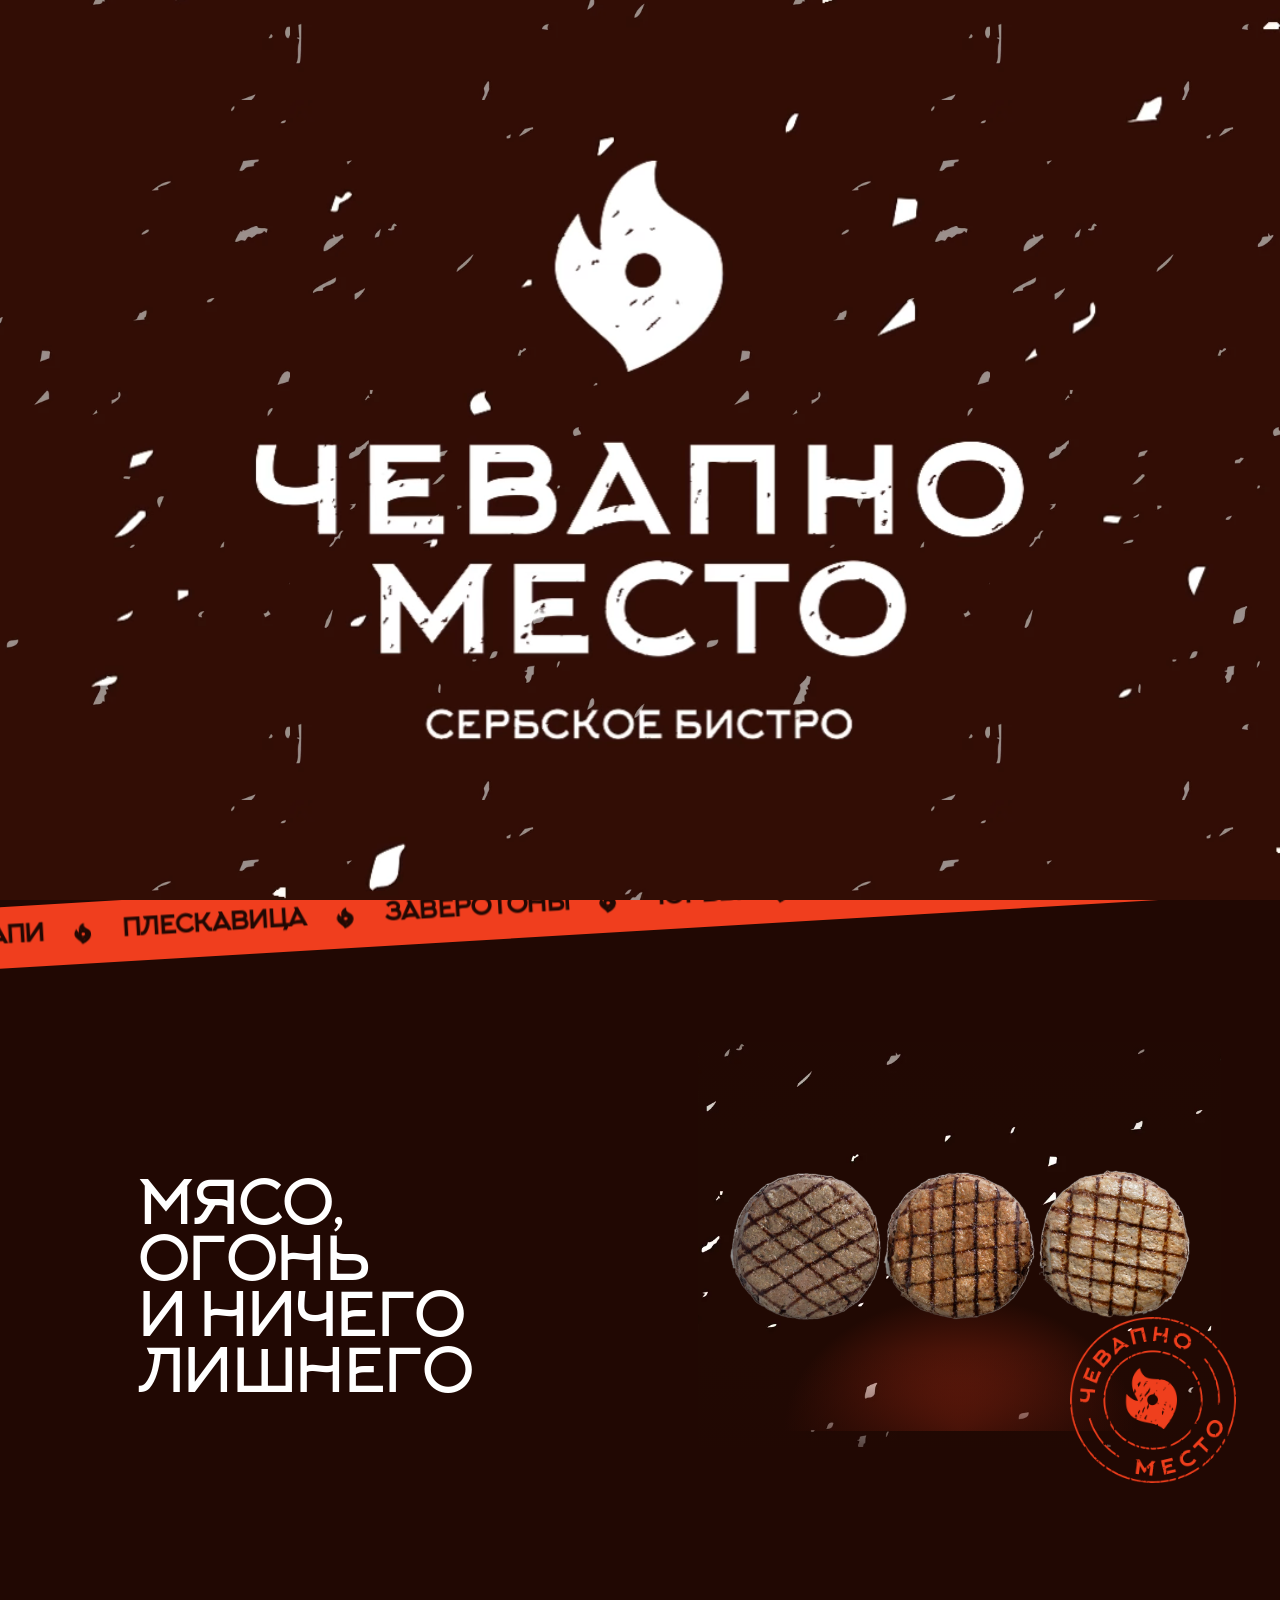
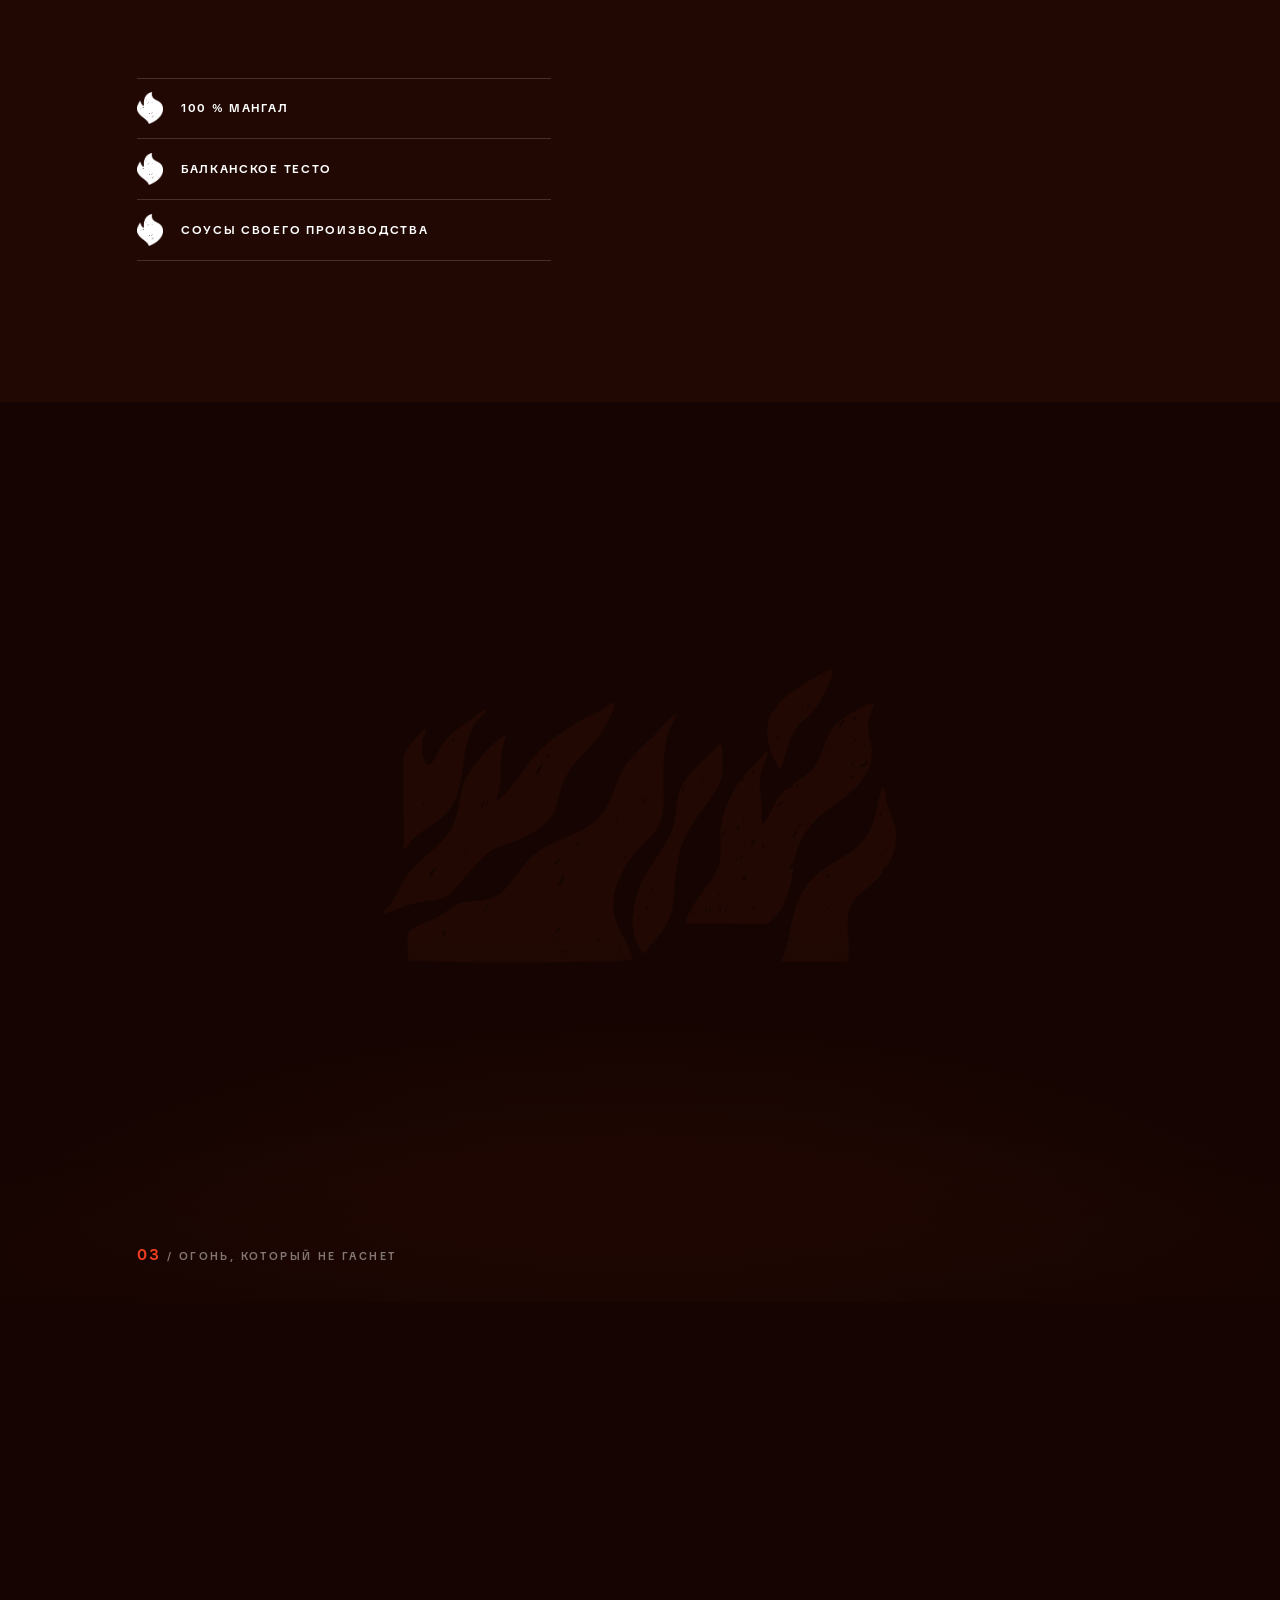
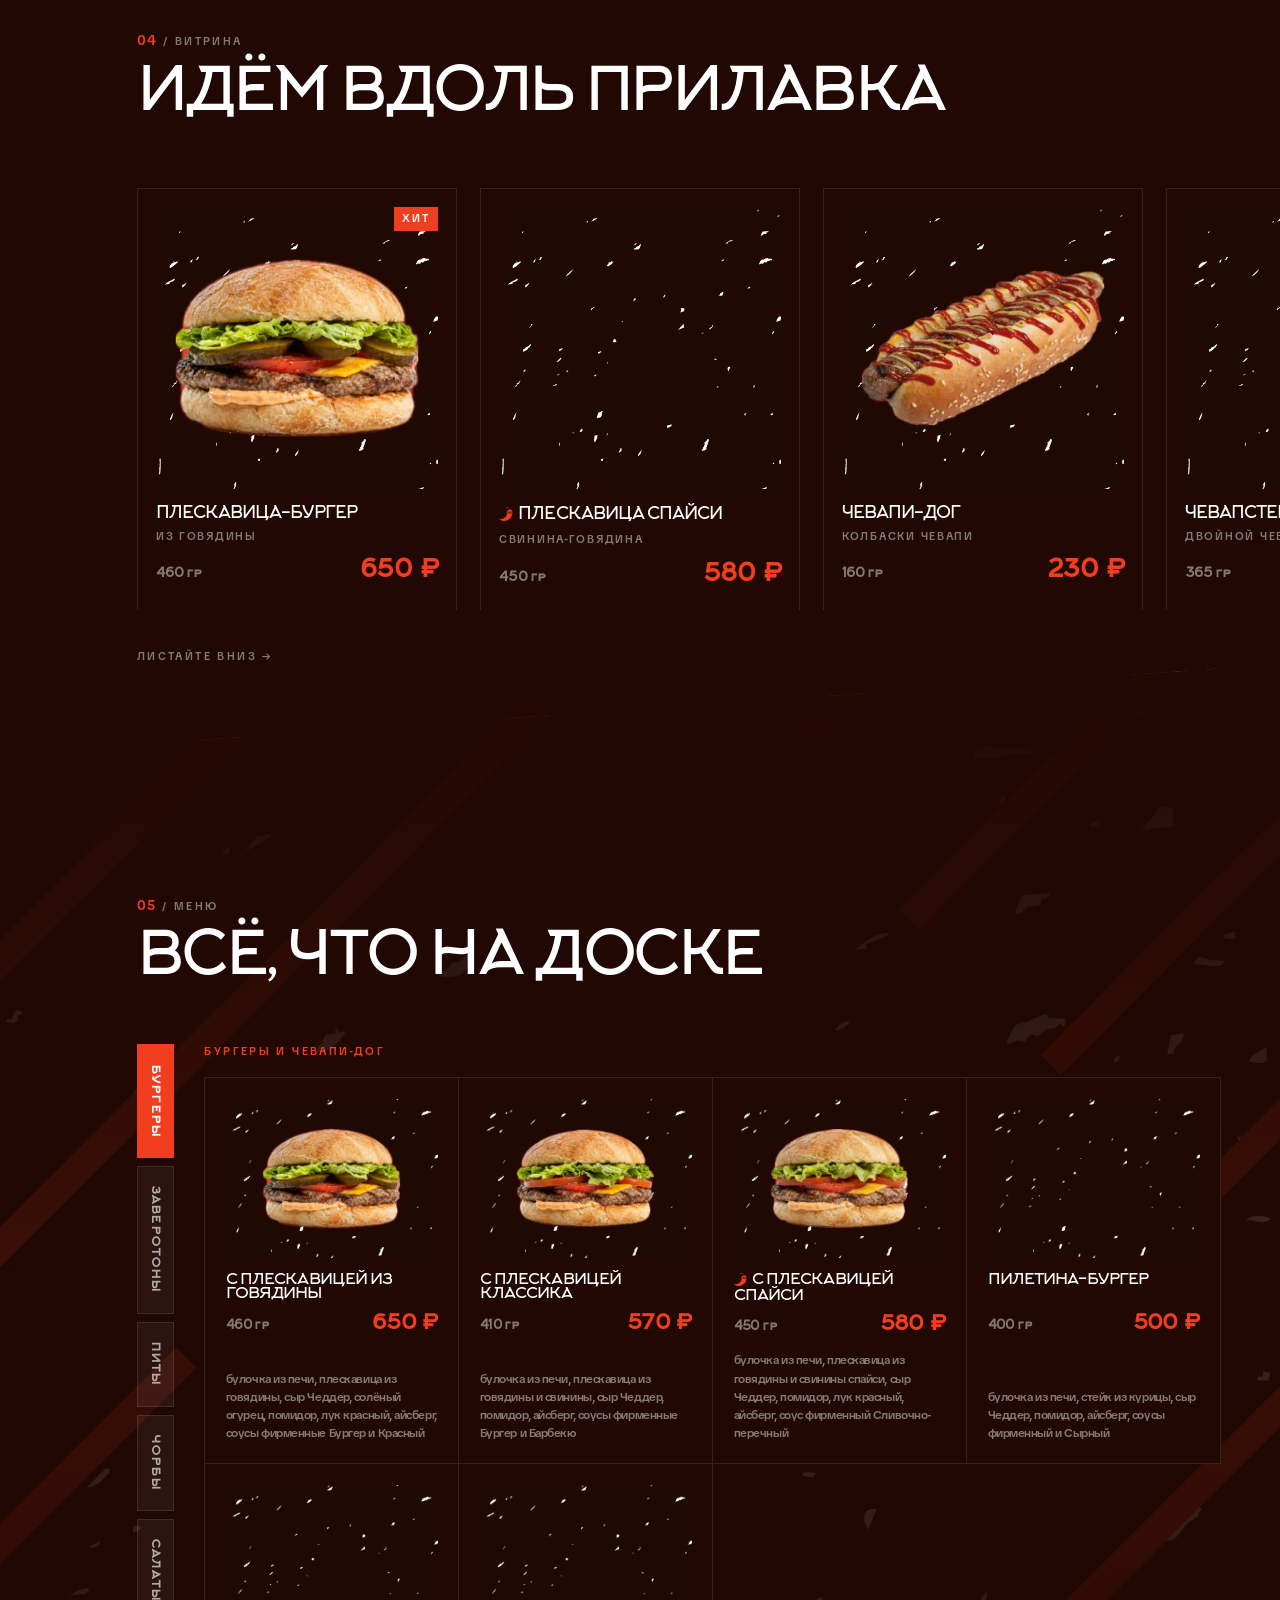
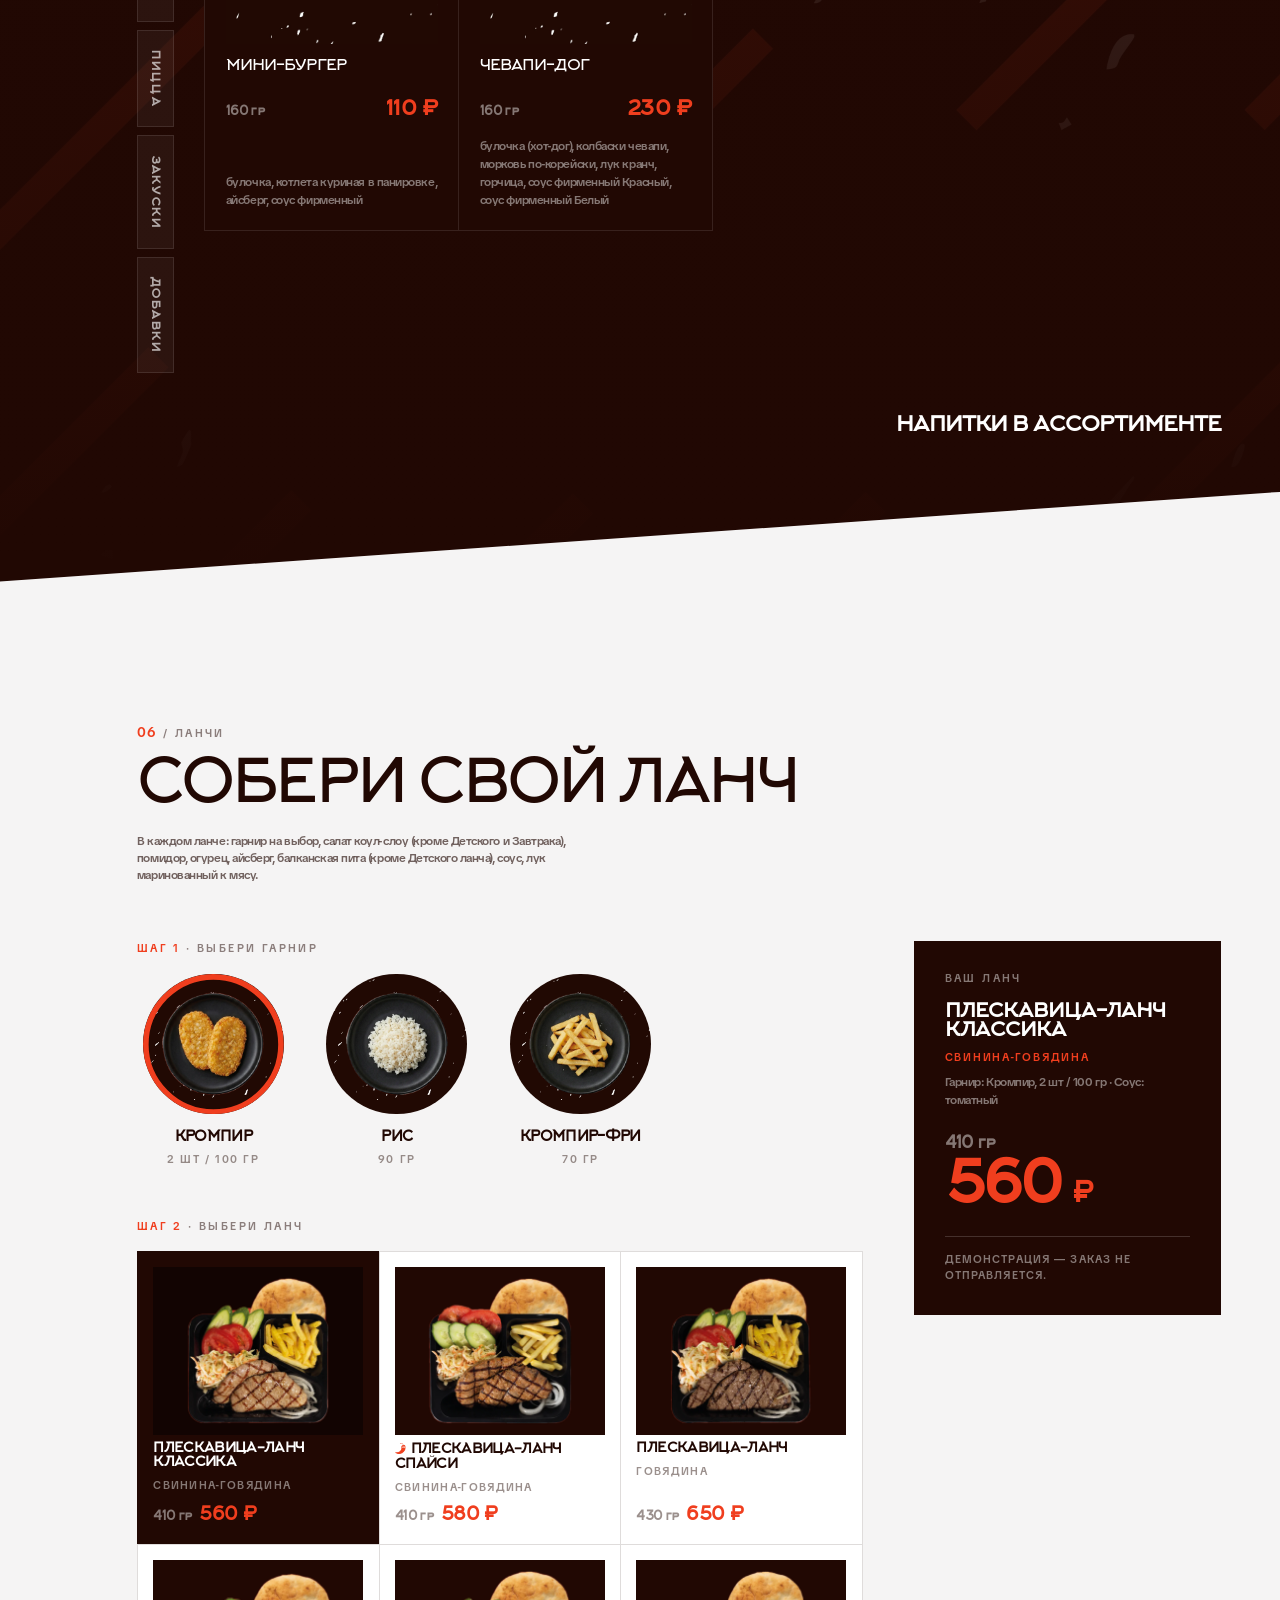
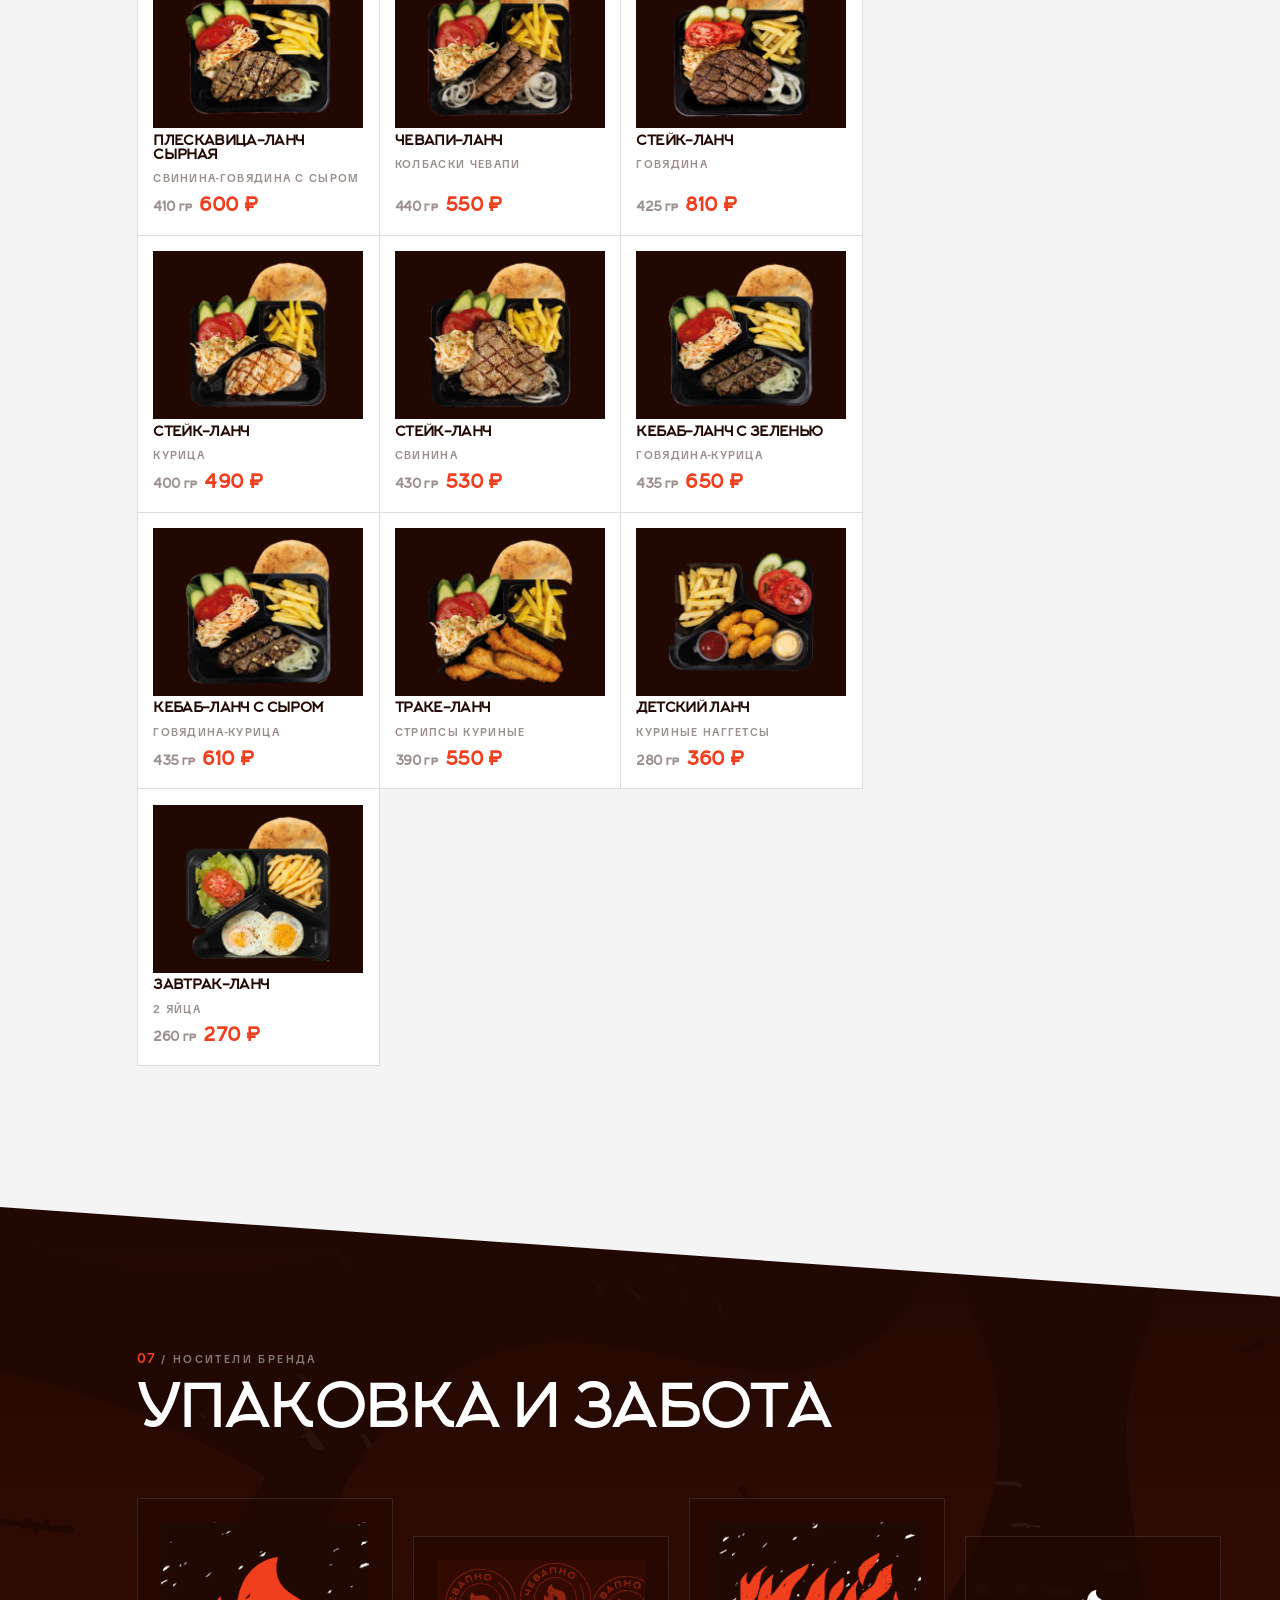
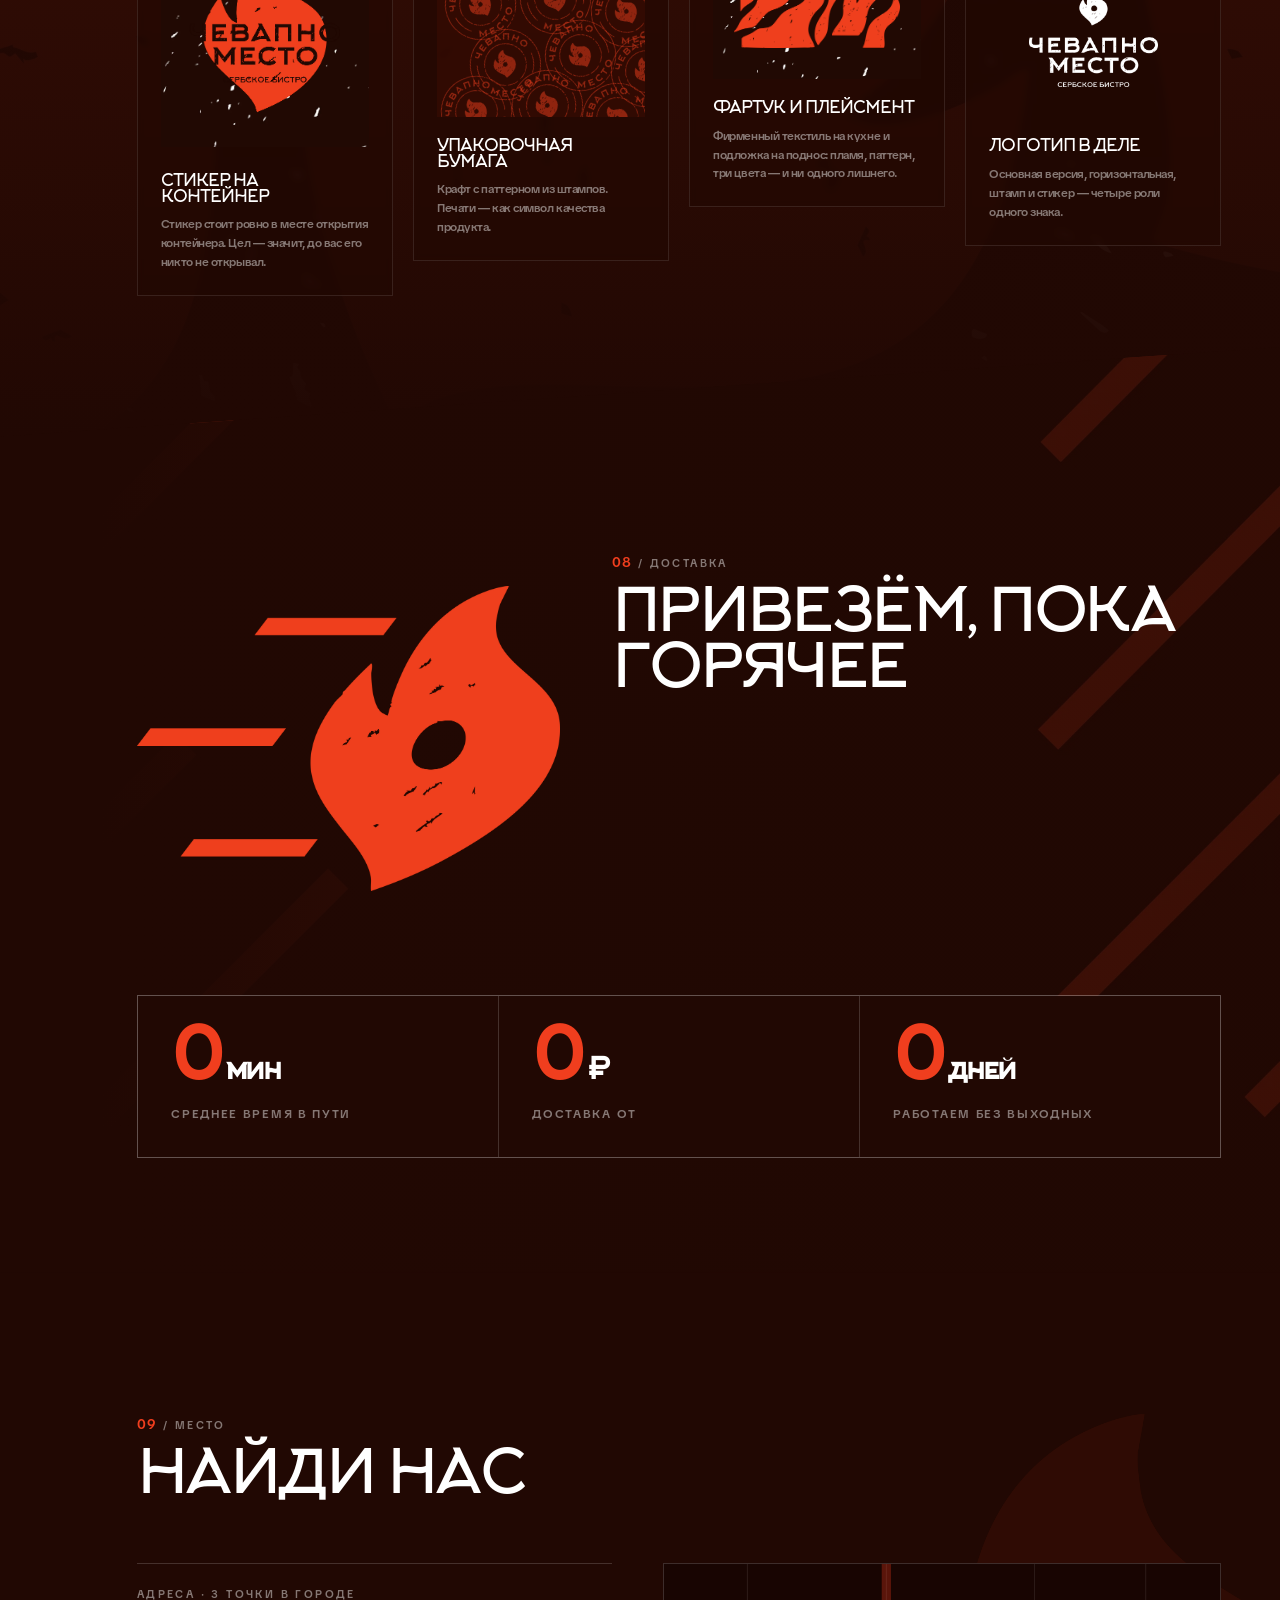
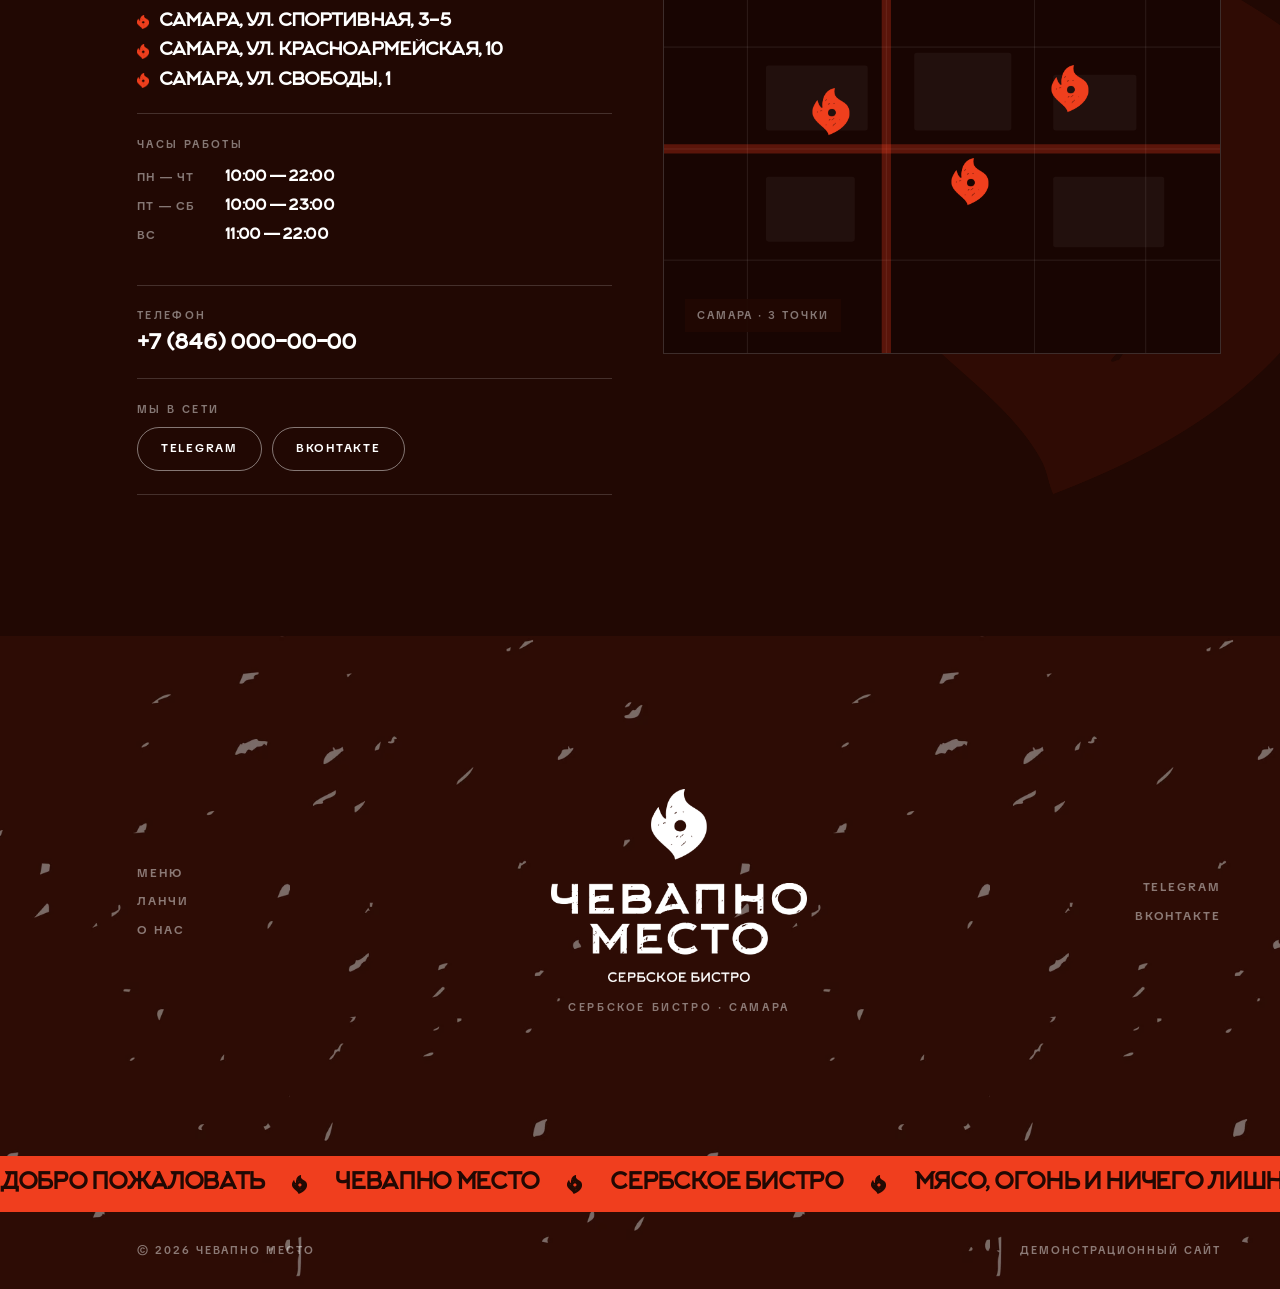
==== index.html @ 319e31e4 "Обновить меню по бордам 07-10 Цены, граммовки, составы и фото блюд взяты с новых бордов. Добавлен Пи" ====
<!doctype html>
<html lang="ru">
<head>
<meta charset="utf-8">
<meta name="viewport" content="width=device-width, initial-scale=1, viewport-fit=cover">
<title>Чевапно Место — сербское бистро на живом огне</title>
<meta name="description" content="Сербское бистро «Чевапно Место»: чевапи, плескавица, заверотоны, питы и чорбы. Готовим на мангале — как готовят на Балканах.">
<meta name="theme-color" content="#210803">
<link rel="icon" href="assets/img/el-loc-red.png" type="image/png">
<link rel="preload" href="assets/fonts/arkhip.woff2" as="font" type="font/woff2" crossorigin>
<link rel="preload" href="assets/fonts/tiktoksans-semibold.woff2" as="font" type="font/woff2" crossorigin>
<link rel="stylesheet" href="css/style.css">
</head>
<body class="is-loading">

<!-- ═══════════════ ПРЕЛОАДЕР · «Розжиг» ═══════════════ -->
<div class="preloader" id="preloader" aria-hidden="true">
  <div class="preloader__media">
    <video class="preloader__video" id="preloaderVideo" muted playsinline preload="auto"
           poster="assets/video/intro-poster.jpg">
      <source src="assets/video/intro.webm" type="video/webm">
      <source src="assets/video/intro.mp4" type="video/mp4">
    </video>
  </div>
  <div class="preloader__fallback">
    <img src="assets/img/logo-main-white.webp" alt="" width="320" height="242">
  </div>
</div>

<!-- ═══════════════ СКВОЗНЫЕ ЭЛЕМЕНТЫ ═══════════════ -->

<!-- Рельс с номерами секций — приём из оглавления брендбука -->
<nav class="rail" id="rail" aria-label="Разделы страницы">
  <span class="rail__label" id="railLabel">Огонь</span>
  <ul class="rail__list" id="railList"></ul>
</nav>

<!-- Индикатор прокрутки: знак пламени заливается красным снизу вверх -->
<div class="fireprogress" id="fireProgress" aria-hidden="true">
  <img class="fireprogress__base" src="assets/img/el-loc-white.webp" alt="" width="60" height="76">
  <span class="fireprogress__fill" id="fireFill">
    <img src="assets/img/el-loc-red.webp" alt="" width="60" height="76">
  </span>
  <span class="fireprogress__num" id="fireNum">0</span>
</div>

<!-- ═══════════════ ШАПКА ═══════════════ -->
<header class="header" id="header">
  <a class="header__logo" href="#top" aria-label="Чевапно Место — на главную">
    <img src="assets/img/logo-h-white.webp" alt="Чевапно Место, сербское бистро" width="300" height="39">
  </a>
  <nav class="header__nav" aria-label="Основная навигация">
    <a href="#menu">Меню</a>
    <a href="#lunch">Ланчи</a>
    <a href="#about">О нас</a>
    <a href="#delivery">Доставка</a>
    <a href="#place">Контакты</a>
  </nav>
  <a class="btn btn--red header__cta" href="#delivery" data-magnetic>Заказать</a>
  <button class="header__burger" id="burger" aria-label="Меню" aria-expanded="false">
    <span></span><span></span>
  </button>
</header>

<div class="mobilenav" id="mobilenav" aria-hidden="true">
  <a href="#menu">Меню</a>
  <a href="#lunch">Ланчи</a>
  <a href="#about">О нас</a>
  <a href="#delivery">Доставка</a>
  <a href="#place">Контакты</a>
</div>

<main id="top">

<!-- ═══════════════ 01 · ПЕРВЫЙ ЭКРАН ═══════════════ -->
<section class="hero" id="hero" data-section="01" data-name="Огонь">
  <div class="hero__bg" data-parallax="0.28">
    <img src="assets/img/bg-3.webp" alt="" aria-hidden="true">
  </div>
  <div class="hero__grain" aria-hidden="true"></div>

  <div class="hero__inner">
    <div class="hero__text">
      <p class="eyebrow reveal-up">Сербское бистро · <span data-city></span></p>
      <h1 class="hero__title">
        <span class="line"><span>Сербское</span></span>
        <span class="line"><span>бистро</span></span>
        <span class="line"><span>на живом</span></span>
        <span class="line"><span><em>огне</em></span></span>
      </h1>
      <p class="hero__lead reveal-up">Чевапи, плескавица, питы и чорбы.<br>Готовим на мангале — как готовят на Балканах.</p>
      <div class="hero__actions reveal-up">
        <a class="btn btn--red" href="#menu" data-magnetic>Смотреть меню</a>
        <a class="btn btn--ghost" href="#place" data-magnetic>
          <img class="btn__icon" src="assets/img/el-loc-white.webp" alt="" width="18" height="23">
          Как нас найти
        </a>
      </div>
    </div>

    <figure class="hero__photo" data-parallax="-0.6">
      <img src="assets/img/photo-plesk-macro.webp" alt="Плескавица крупным планом со следами решётки гриля" width="1247" height="1870">
    </figure>
  </div>

  <div class="hero__foot">
    <span class="hero__mark"><b>01</b> / Огонь</span>
    <a class="hero__scroll" href="#about" aria-label="Листать дальше">
      <span class="hero__scrollline"></span>
    </a>
  </div>
</section>

<!-- ═══════════════ ПОЛОСА ОГНЯ ═══════════════ -->
<div class="marquee-clip" aria-hidden="true">
  <div class="marquee marquee--tilt">
    <div class="marquee__track" id="marqueeTop"></div>
  </div>
</div>

<!-- ═══════════════ 02 · ЧТО ТАКОЕ ЧЕВАПИ ═══════════════ -->
<section class="about" id="about" data-section="02" data-name="Продукт">
  <div class="about__inner">
    <div class="about__text">
      <p class="eyebrow reveal-up"><b>02</b> / Продукт</p>
      <h2 class="h-sec reveal-mask">Мясо, огонь<br>и ничего лишнего</h2>
      <div class="about__body">
        <p class="reveal-up">Чевапи — маленькие колбаски из рубленого мяса, которые на Балканах жарят на открытых углях и подают в тёплой пите с луком и айваром. Плескавица — их старшая сестра: та же смесь, но раскатанная в широкую котлету, с решёткой от мангала во всю ширину.</p>
        <p class="reveal-up">Мы не изобретаем сербскую кухню заново. Мы держим мангал горячим, месим балканское тесто каждый день и делаем соусы у себя. Всё остальное — лишнее.</p>
      </div>

      <ul class="facts">
        <li class="fact">
          <img src="assets/img/el-grill-white.webp" alt="" width="40" height="50">
          <span>100 % мангал</span>
        </li>
        <li class="fact">
          <img src="assets/img/el-grill-white.webp" alt="" width="40" height="50">
          <span>Балканское тесто</span>
        </li>
        <li class="fact">
          <img src="assets/img/el-grill-white.webp" alt="" width="40" height="50">
          <span>Соусы своего производства</span>
        </li>
      </ul>
    </div>

    <div class="about__media">
      <!-- Фото сняты на белом — по правилу гайда кладём их на тёмную
           фирменную подложку с зерном, а не на белый фон -->
      <figure class="about__photo">
        <span class="about__glow" aria-hidden="true"></span>
        <img data-parallax="-0.45" src="assets/img/cut-plesk-three.webp"
             alt="Три плескавицы со следами решётки гриля" width="1788" height="584">
      </figure>
      <img class="about__stamp" id="aboutStamp" src="assets/img/stamp-red.webp" alt="Печать «Чевапно Место»" width="220" height="220">
    </div>
  </div>
</section>

<!-- ═══════════════ 03 · ОГОНЬ · ВКУС · МЕСТО (живые угли) ═══════════════ -->
<section class="ember" id="fire" data-section="03" data-name="Огонь не гаснет">
  <div class="ember__track" id="emberTrack">
    <div class="ember__stage">
      <!-- Живые угли: искры поднимаются на канвасе, непрерывно -->
      <canvas class="ember__canvas" id="emberCanvas" aria-hidden="true"></canvas>
      <img class="ember__flame" src="assets/img/el-fire-red.webp" alt="" aria-hidden="true">
      <div class="ember__coals" aria-hidden="true"></div>
      <div class="ember__veil" aria-hidden="true"></div>
      <div class="ember__words">
        <h2 class="ember__word is-on" data-word="0">Огонь</h2>
        <h2 class="ember__word" data-word="1">Вкус</h2>
        <h2 class="ember__word" data-word="2">Место</h2>
      </div>
      <p class="ember__cap"><b>03</b> / Огонь, который не гаснет</p>
    </div>
  </div>
</section>

<!-- ═══════════════ 04 · ВИТРИНА ═══════════════ -->
<section class="showcase" id="showcase" data-section="04" data-name="Витрина">
  <div class="showcase__head">
    <p class="eyebrow"><b>04</b> / Витрина</p>
    <h2 class="h-sec reveal-mask">Идём вдоль прилавка</h2>
  </div>
  <div class="showcase__viewport" id="showcaseViewport">
    <div class="showcase__track" id="showcaseTrack"></div>
  </div>
  <p class="showcase__hint" aria-hidden="true">листайте вниз →</p>
</section>

<!-- ═══════════════ 05 · МЕНЮ ═══════════════ -->
<section class="menu" id="menu" data-section="05" data-name="Меню">
  <div class="menu__bg" aria-hidden="true"><img src="assets/img/bg-2.webp" alt=""></div>
  <div class="menu__head">
    <p class="eyebrow"><b>05</b> / Меню</p>
    <h2 class="h-sec reveal-mask">Всё, что на доске</h2>
  </div>
  <div class="menu__body">
    <div class="menu__tabs" id="menuTabs" role="tablist" aria-label="Категории меню"></div>
    <div class="menu__panels" id="menuPanels"></div>
  </div>
  <p class="menu__foot" id="menuFoot"></p>
</section>

<!-- ═══════════════ 06 · ЛАНЧИ ═══════════════ -->
<section class="lunch" id="lunch" data-section="06" data-name="Ланчи">
  <div class="lunch__head">
    <p class="eyebrow"><b>06</b> / Ланчи</p>
    <h2 class="h-sec reveal-mask">Собери свой ланч</h2>
    <p class="lunch__note" id="lunchNote"></p>
  </div>

  <div class="lunch__grid">
    <div class="lunch__steps">
      <div class="step">
        <p class="step__label"><b>Шаг 1</b> · Выбери гарнир</p>
        <div class="sides" id="lunchSides" role="radiogroup" aria-label="Гарнир"></div>
      </div>
      <div class="step">
        <p class="step__label"><b>Шаг 2</b> · Выбери ланч</p>
        <div class="mains" id="lunchMains" role="radiogroup" aria-label="Ланч"></div>
      </div>
    </div>

    <aside class="lunch__total" aria-live="polite">
      <div class="total">
        <p class="total__cap">Ваш ланч</p>
        <p class="total__name" id="totalName">—</p>
        <p class="total__namesub" id="totalNameSub"></p>
        <p class="total__side" id="totalSide">гарнир не выбран</p>
        <p class="total__weight"><span id="totalWeight">0</span> гр</p>
        <p class="total__price"><span id="totalPrice">0</span> <i>₽</i></p>
        <p class="total__hint">Демонстрация — заказ не отправляется.</p>
      </div>
    </aside>
  </div>
</section>

<!-- ═══════════════ 07 · УПАКОВКА И ЗАБОТА ═══════════════ -->
<section class="care" id="care" data-section="07" data-name="Упаковка">
  <div class="care__bg" aria-hidden="true"><img src="assets/img/bg-9.webp" alt=""></div>
  <div class="care__head">
    <p class="eyebrow"><b>07</b> / Носители бренда</p>
    <h2 class="h-sec reveal-mask">Упаковка и забота</h2>
  </div>

  <div class="care__grid">
    <article class="care__card care__card--seal" id="sealCard">
      <div class="seal" id="seal">
        <p class="seal__under" aria-hidden="true">Контроль качества</p>
        <div class="seal__half seal__half--top">
          <img src="assets/img/sticker-red.webp" alt="Стикер-пломба «Чевапно Место»" width="380" height="394">
        </div>
        <div class="seal__half seal__half--bottom" aria-hidden="true">
          <img src="assets/img/sticker-red.webp" alt="" width="380" height="394">
        </div>
      </div>
      <h3 class="care__title">Стикер на контейнер</h3>
      <p class="care__text">Стикер стоит ровно в месте открытия контейнера. Цел — значит, до вас его никто не открывал.</p>
    </article>

    <article class="care__card care__card--paper">
      <div class="paper" id="paperStamps" aria-hidden="true"></div>
      <h3 class="care__title">Упаковочная бумага</h3>
      <p class="care__text">Крафт с паттерном из штампов. Печати — как символ качества продукта.</p>
    </article>

    <article class="care__card care__card--apron">
      <div class="apron" aria-hidden="true">
        <img src="assets/img/el-fire-red.webp" alt="" width="520" height="298">
      </div>
      <h3 class="care__title">Фартук и плейсмент</h3>
      <p class="care__text">Фирменный текстиль на кухне и подложка на поднос: пламя, паттерн, три цвета — и ни одного лишнего.</p>
    </article>

    <article class="care__card care__card--logos">
      <div class="logos" id="logoCarousel" aria-hidden="true">
        <img src="assets/img/logo-main-white.webp" alt="" class="is-on">
        <img src="assets/img/logo-h-white.webp" alt="">
        <img src="assets/img/stamp-white.webp" alt="">
        <img src="assets/img/sticker-white.webp" alt="">
      </div>
      <h3 class="care__title">Логотип в деле</h3>
      <p class="care__text">Основная версия, горизонтальная, штамп и стикер — четыре роли одного знака.</p>
    </article>
  </div>
</section>

<!-- ═══════════════ 08 · ДОСТАВКА ═══════════════ -->
<section class="delivery" id="delivery" data-section="08" data-name="Доставка">
  <div class="delivery__bg" aria-hidden="true"><img src="assets/img/bg-5.webp" alt=""></div>
  <div class="delivery__inner">
    <div class="delivery__art">
      <img id="deliveryArt" src="assets/img/el-delivery-red.webp" alt="" width="620" height="447">
    </div>
    <div class="delivery__text">
      <p class="eyebrow"><b>08</b> / Доставка</p>
      <h2 class="h-sec reveal-mask">Привезём, пока горячее</h2>
      <p class="delivery__lead reveal-up">Пита не любит ждать. Собираем заказ сразу после того, как мясо сняли с углей, и закрываем контейнер фирменной пломбой.</p>
      <div class="delivery__links reveal-up" id="deliveryLinks"></div>
    </div>
  </div>
  <ul class="stats" id="deliveryStats"></ul>
</section>

<!-- ═══════════════ 09 · МЕСТО ═══════════════ -->
<section class="place" id="place" data-section="09" data-name="Место">
  <img class="place__pin" src="assets/img/el-loc-red.webp" alt="" width="800" height="1012" aria-hidden="true">
  <div class="place__head">
    <p class="eyebrow"><b>09</b> / Место</p>
    <h2 class="h-sec reveal-mask">Найди нас</h2>
  </div>
  <div class="place__grid">
    <div class="place__info" id="placeInfo"></div>
    <div class="place__map" id="placeMap">
      <div class="map" aria-label="Схематичная карта расположения бистро" role="img">
        <svg class="map__grid" viewBox="0 0 600 420" preserveAspectRatio="xMidYMid slice" aria-hidden="true">
          <g stroke="rgba(255,255,255,.10)" stroke-width="1">
            <path d="M-40 90 H640 M-40 200 H640 M-40 320 H640"/>
            <path d="M90 -40 V460 M240 -40 V460 M400 -40 V460 M520 -40 V460"/>
          </g>
          <g stroke="rgba(240,62,30,.30)" stroke-width="10" stroke-linecap="round">
            <path d="M-40 200 H640"/>
            <path d="M240 -40 V460"/>
          </g>
          <g fill="rgba(255,255,255,.045)">
            <rect x="110" y="110" width="110" height="70" rx="3"/>
            <rect x="270" y="96" width="105" height="84" rx="3"/>
            <rect x="420" y="120" width="90" height="60" rx="3"/>
            <rect x="110" y="230" width="96" height="70" rx="3"/>
            <rect x="420" y="230" width="120" height="76" rx="3"/>
          </g>
        </svg>
        <!-- Три точки на карте — по числу адресов -->
        <div class="map__pin map__pin--a">
          <span class="map__pulse"></span>
          <img src="assets/img/el-loc-red.webp" alt="" width="46" height="58">
        </div>
        <div class="map__pin map__pin--b">
          <span class="map__pulse"></span>
          <img src="assets/img/el-loc-red.webp" alt="" width="46" height="58">
        </div>
        <div class="map__pin map__pin--c">
          <span class="map__pulse"></span>
          <img src="assets/img/el-loc-red.webp" alt="" width="46" height="58">
        </div>
        <p class="map__cap" id="mapCap"></p>
      </div>
    </div>
  </div>
</section>

</main>

<!-- ═══════════════ ФУТЕР ═══════════════ -->
<footer class="footer">
  <div class="footer__grain" aria-hidden="true"></div>
  <div class="footer__top">
    <nav class="footer__nav" aria-label="Разделы">
      <a href="#menu">Меню</a>
      <a href="#lunch">Ланчи</a>
      <a href="#about">О нас</a>
    </nav>
    <div class="footer__logo">
      <img src="assets/img/logo-main-white.webp" alt="Чевапно Место — сербское бистро" width="360" height="272">
      <p class="footer__sub">Сербское бистро · <span data-city></span></p>
    </div>
    <nav class="footer__nav footer__nav--right" id="footerSocials" aria-label="Соцсети"></nav>
  </div>
  <div class="marquee marquee--flat marquee--rev" aria-hidden="true">
    <div class="marquee__track" id="marqueeBottom"></div>
  </div>
  <div class="footer__bottom">
    <span>© 2026 Чевапно Место</span>
    <span class="footer__demo">Демонстрационный сайт</span>
  </div>
</footer>

<script src="js/vendor/gsap.min.js"></script>
<script src="js/vendor/ScrollTrigger.min.js"></script>
<script src="js/vendor/SplitText.min.js"></script>
<script src="js/content.js"></script>
<script src="js/main.js"></script>
</body>
</html>
---- css/style.css ----
/* ═══════════════════════════════════════════════════════════════
   ЧЕВАПНО МЕСТО · сербское бистро
   Три цвета, два шрифта, ни одного лишнего элемента.
   ═══════════════════════════════════════════════════════════════ */

/* ── ШРИФТЫ ─────────────────────────────────────────────────── */
@font-face {
  font-family: 'Arkhip';
  src: url('../assets/fonts/arkhip.woff2') format('woff2');
  font-weight: 400;
  font-display: swap;
}
@font-face {
  font-family: 'TikTok Sans';
  src: url('../assets/fonts/tiktoksans-semibold.woff2') format('woff2');
  font-weight: 600;
  font-display: swap;
}

/* ── ТОКЕНЫ ─────────────────────────────────────────────────── */
:root {
  --red: #F03E1E;
  --dark: #210803;
  --white: #FFFFFF;

  --w-05: rgba(255,255,255,.05);
  --w-10: rgba(255,255,255,.10);
  --w-16: rgba(255,255,255,.16);
  --w-45: rgba(255,255,255,.45);
  --w-64: rgba(255,255,255,.64);
  --r-12: rgba(240,62,30,.12);
  --r-30: rgba(240,62,30,.30);
  --d-70: rgba(33,8,3,.70);
  --d-92: rgba(33,8,3,.92);

  /* Правило гайда: заголовки одного кегля на всех макетах.
     Разный размер разрешён только цифрам. */
  --fs-h: clamp(2.15rem, 4.6vw, 4.5rem);
  --fs-lead: clamp(1rem, 1.32vw, 1.28rem);
  --fs-body: clamp(.94rem, 1.05vw, 1.05rem);
  --fs-small: clamp(.76rem, .82vw, .84rem);
  --fs-eyebrow: clamp(.68rem, .74vw, .78rem);

  --rail: 78px;
  --pad: clamp(20px, 4.6vw, 76px);
  --maxw: 1560px;
  --cut: 7vw;          /* диагональный рез секций */
  --ease: cubic-bezier(.16, 1, .3, 1);
}

/* ── СБРОС ──────────────────────────────────────────────────── */
*, *::before, *::after { box-sizing: border-box; }
html { -webkit-text-size-adjust: 100%; scroll-behavior: smooth; }
body {
  margin: 0;
  background: var(--dark);
  color: var(--white);
  font-family: 'TikTok Sans', system-ui, sans-serif;
  font-weight: 600;
  font-size: var(--fs-body);
  line-height: 1.42;
  letter-spacing: -.03em;
  overflow-x: hidden;
  -webkit-font-smoothing: antialiased;
}
body.is-loading { overflow: hidden; height: 100vh; }
body.nav-open { overflow: hidden; }
img, svg, video, canvas { display: block; max-width: 100%; }
img { height: auto; }
a { color: inherit; text-decoration: none; }
button { font: inherit; color: inherit; background: none; border: 0; cursor: pointer; }
ul { margin: 0; padding: 0; list-style: none; }
p { margin: 0; }
::selection { background: var(--red); color: var(--white); }

/* Все заголовки — Arkhip, кернинг −6 %, интерлиньяж 0.95 (правило гайда) */
h1, h2, h3, .arkhip {
  font-family: 'Arkhip', 'TikTok Sans', sans-serif;
  font-weight: 400;
  letter-spacing: -.06em;
  line-height: .95;
  margin: 0;
  text-transform: uppercase;
}
.h-sec { font-size: var(--fs-h); }

:focus-visible { outline: 2px solid var(--red); outline-offset: 4px; }

/* ── ОБЩИЕ ЭЛЕМЕНТЫ ─────────────────────────────────────────── */
.eyebrow {
  font-size: var(--fs-eyebrow);
  letter-spacing: .22em;
  text-transform: uppercase;
  color: var(--w-45);
  margin-bottom: 1.6em;
}
.eyebrow b { color: var(--red); font-weight: 600; font-size: 1.3em; letter-spacing: .1em; }

.btn {
  display: inline-flex;
  align-items: center;
  gap: .6em;
  padding: 1.02em 1.9em;
  font-size: var(--fs-small);
  letter-spacing: .14em;
  text-transform: uppercase;
  border-radius: 999px;
  border: 1px solid transparent;
  transition: background .35s var(--ease), color .35s var(--ease), border-color .35s var(--ease);
  will-change: transform;
}
.btn--red { background: var(--red); color: var(--white); }
.btn--red:hover { background: var(--white); color: var(--dark); }
.btn--ghost { border-color: var(--w-45); color: var(--white); }
.btn--ghost:hover { border-color: var(--white); background: var(--white); color: var(--dark); }
.btn--ghost:hover .btn__icon { filter: brightness(0) saturate(100%) invert(9%) sepia(63%) saturate(2400%) hue-rotate(345deg); }
.btn__icon { width: .95em; height: auto; transition: filter .35s var(--ease); }

.grain {
  background-image: url('../assets/img/grain-dark.webp');
  background-size: 620px;
  opacity: .5;
  mix-blend-mode: screen;
}

/* Reveal-состояния до инициализации GSAP */
.js .reveal-up { opacity: 0; }
.js .reveal-mask .rline { overflow: hidden; display: block; }

/* ═══════════════ ПРЕЛОАДЕР ═══════════════ */
.preloader {
  position: fixed;
  inset: 0;
  z-index: 200;
  background: var(--dark);
  display: grid;
  place-items: center;
  overflow: hidden;
}
.preloader::after {
  content: '';
  position: absolute;
  inset: 0;
  background: url('../assets/img/grain-dark.webp') center / 700px;
  opacity: .55;
  mix-blend-mode: screen;
  pointer-events: none;
}
.preloader__media { position: absolute; inset: 0; overflow: hidden; }
.preloader__video { width: 100%; height: 100%; object-fit: cover; will-change: transform, opacity; }
.preloader__fallback { position: absolute; opacity: 0; pointer-events: none; }
.preloader__fallback img { width: min(46vw, 320px); }
.preloader.no-video .preloader__media { display: none; }
.preloader.no-video .preloader__fallback { opacity: 1; }
.preloader.is-opening { pointer-events: none; }

/* ═══════════════ РЕЛЬС СЕКЦИЙ ═══════════════ */
.rail {
  position: fixed;
  left: 0;
  top: 50%;
  transform: translateY(-50%);
  z-index: 60;
  width: var(--rail);
  display: flex;
  align-items: center;
  gap: 14px;
  padding-left: 22px;
  opacity: 0;
  pointer-events: none;
}
.rail.is-on { opacity: 1; pointer-events: auto; }
.rail__list { display: flex; flex-direction: column; gap: 13px; }
.rail__list a {
  font-family: 'Arkhip', sans-serif;
  font-size: 11px;
  letter-spacing: 0;
  color: var(--w-45);
  transition: color .4s var(--ease), transform .4s var(--ease);
  display: block;
  transform-origin: left center;
}
.rail__list a:hover { color: var(--white); }
.rail__list li.is-active a { color: var(--red); transform: scale(1.45); }
/* На светлой секции сквозные элементы перекрашиваются в тёмное */
.rail.on-light .rail__list a { color: rgba(33,8,3,.45); }
.rail.on-light .rail__list a:hover { color: var(--dark); }
.rail.on-light .rail__list li.is-active a { color: var(--red); }
/* Повёрнутая подпись активной секции — как красные плашки на меню-борде */
.rail__label {
  position: absolute;
  left: 52px;
  top: 50%;
  transform: translateY(-50%);
  writing-mode: vertical-rl;
  font-family: 'Arkhip', sans-serif;
  font-size: 11px;
  letter-spacing: .16em;
  text-transform: uppercase;
  color: var(--white);
  background: var(--red);
  padding: 14px 5px;
  white-space: nowrap;
  transition: opacity .3s var(--ease);
}

/* ═══════════════ ИНДИКАТОР-ПЛАМЯ ═══════════════ */
.fireprogress {
  position: fixed;
  right: clamp(16px, 2.4vw, 34px);
  bottom: clamp(16px, 2.4vw, 34px);
  z-index: 60;
  width: 44px;
  opacity: 0;
  transition: opacity .5s var(--ease);
  pointer-events: none;
}
.fireprogress.is-on { opacity: 1; }
.fireprogress img { width: 100%; }
.fireprogress__base { opacity: .22; }
.fireprogress.on-light .fireprogress__base { opacity: .16; filter: invert(1) brightness(.2); }
.fireprogress.on-light .fireprogress__num { color: rgba(33,8,3,.5); }
.fireprogress__fill {
  position: absolute;
  inset: 0;
  display: block;
  clip-path: inset(100% 0 0 0);
  will-change: clip-path;
}
.fireprogress__num {
  position: absolute;
  top: 50%;
  right: calc(100% + 12px);
  transform: translateY(-50%);
  font-family: 'Arkhip', sans-serif;
  font-size: 12px;
  color: var(--w-45);
  font-variant-numeric: tabular-nums;
}

/* ═══════════════ ШАПКА ═══════════════ */
.header {
  position: fixed;
  top: 0;
  left: 0;
  right: 0;
  z-index: 90;
  display: flex;
  align-items: center;
  gap: clamp(16px, 3vw, 48px);
  /* Охранное поле логотипа — вокруг знака пустая зона */
  padding: clamp(14px, 1.6vw, 22px) var(--pad);
  transform: translateY(-110%);
  transition: transform .85s var(--ease), background .4s var(--ease),
              backdrop-filter .4s var(--ease), border-color .4s var(--ease);
  border-bottom: 1px solid transparent;
}
.header.is-in { transform: none; }
.header.is-stuck {
  background: rgba(33, 8, 3, .74);
  backdrop-filter: blur(16px) saturate(140%);
  border-bottom-color: var(--w-10);
}
.header__logo { flex: 0 0 auto; padding: 8px 0; }
.header__logo img { width: clamp(148px, 15vw, 218px); }
.header__nav {
  margin-left: auto;
  display: flex;
  gap: clamp(14px, 1.8vw, 30px);
  font-size: var(--fs-small);
  letter-spacing: .16em;
  text-transform: uppercase;
}
.header__nav a { color: var(--w-64); transition: color .3s var(--ease); position: relative; }
.header__nav a::after {
  content: '';
  position: absolute;
  left: 0; right: 0; bottom: -6px;
  height: 1px;
  background: var(--red);
  transform: scaleX(0);
  transform-origin: left;
  transition: transform .4s var(--ease);
}
.header__nav a:hover { color: var(--white); }
.header__nav a:hover::after, .header__nav a.is-active::after { transform: scaleX(1); }
.header__nav a.is-active { color: var(--white); }
.header__cta { padding: .82em 1.5em; }
.header__burger { display: none; width: 34px; height: 34px; position: relative; margin-left: auto; }
.header__burger span {
  position: absolute; left: 5px; right: 5px; height: 2px; background: var(--white);
  transition: transform .4s var(--ease), opacity .3s;
}
.header__burger span:nth-child(1) { top: 12px; }
.header__burger span:nth-child(2) { top: 20px; }
.header__burger[aria-expanded="true"] span:nth-child(1) { transform: translateY(4px) rotate(45deg); }
.header__burger[aria-expanded="true"] span:nth-child(2) { transform: translateY(-4px) rotate(-45deg); }

.mobilenav {
  position: fixed;
  inset: 0;
  z-index: 85;
  background: var(--dark);
  display: flex;
  flex-direction: column;
  justify-content: center;
  gap: 6vh;
  padding: 0 var(--pad);
  font-family: 'Arkhip', sans-serif;
  font-size: clamp(1.9rem, 8vw, 3rem);
  text-transform: uppercase;
  letter-spacing: -.06em;
  opacity: 0;
  visibility: hidden;
  transition: opacity .45s var(--ease), visibility .45s;
}
.mobilenav.is-open { opacity: 1; visibility: visible; }

/* ═══════════════ 01 · ПЕРВЫЙ ЭКРАН ═══════════════ */
.hero {
  position: relative;
  min-height: 100svh;
  display: flex;
  flex-direction: column;
  justify-content: center;
  padding: clamp(110px, 14vh, 170px) var(--pad) clamp(70px, 9vh, 110px) calc(var(--pad) + var(--rail));
  overflow: hidden;
  isolation: isolate;
}
.hero__bg { position: absolute; inset: -12% 0; z-index: -2; }
.hero__bg img { width: 100%; height: 100%; object-fit: cover; opacity: .22; }
.hero__bg::after {
  content: '';
  position: absolute;
  inset: 0;
  background:
    radial-gradient(90% 70% at 74% 44%, rgba(240,62,30,.16), transparent 68%),
    linear-gradient(180deg, rgba(15,4,1,.94) 0%, rgba(15,4,1,.52) 44%, #150401 98%),
    linear-gradient(90deg, #150401 2%, rgba(21,4,1,.42) 56%);
}
.hero__grain {
  position: absolute; inset: 0; z-index: -1; pointer-events: none;
  background: url('../assets/img/grain-dark.webp') center / 680px;
  opacity: .42;
  mix-blend-mode: screen;
}
.hero__inner {
  width: 100%;
  max-width: var(--maxw);
  margin: 0 auto;
  display: grid;
  grid-template-columns: minmax(0, 1.35fr) minmax(0, .78fr);
  gap: clamp(24px, 4vw, 72px);
  align-items: center;
}
.hero__title {
  font-size: clamp(2.6rem, 7.4vw, 7.6rem);
  margin: 0 0 clamp(20px, 2.4vw, 34px);
}
.hero__title .line { display: block; overflow: hidden; }
.hero__title .line > span { display: block; }
.hero__title em { font-style: normal; color: var(--red); }
.hero__lead {
  font-size: var(--fs-lead);
  color: var(--w-64);
  max-width: 30ch;
  margin-bottom: clamp(26px, 3vw, 42px);
}
.hero__actions { display: flex; flex-wrap: wrap; gap: 12px; }

.hero__photo {
  margin: 0;
  position: relative;
  aspect-ratio: 3 / 4.4;
  overflow: hidden;
  border-radius: 2px;
}
.hero__photo img { width: 100%; height: 100%; object-fit: cover; }
/* Края фото растворяются в тёмном — как на носителях бренда */
.hero__photo::after {
  content: '';
  position: absolute;
  inset: 0;
  background:
    linear-gradient(180deg, var(--dark) 0%, transparent 22%, transparent 74%, var(--dark) 100%),
    linear-gradient(90deg, var(--dark) 0%, transparent 16%, transparent 84%, var(--dark) 100%),
    linear-gradient(0deg, rgba(240,62,30,.28) 0%, transparent 34%);
}

.hero__foot {
  position: relative;
  width: 100%;
  max-width: var(--maxw);
  margin: clamp(34px, 5vh, 60px) auto 0;
  padding-top: 18px;
  border-top: 1px solid var(--w-16);
  display: flex;
  align-items: center;
  justify-content: space-between;
  font-size: var(--fs-eyebrow);
  letter-spacing: .22em;
  text-transform: uppercase;
  color: var(--w-45);
}
.hero__mark b { color: var(--red); font-size: 1.5em; letter-spacing: .06em; }
.hero__scroll { width: 22px; height: 44px; display: grid; place-items: center; }
.hero__scrollline { display: block; width: 1px; height: 38px; background: var(--w-16); position: relative; overflow: hidden; }
.hero__scrollline::after {
  content: '';
  position: absolute;
  inset: 0;
  background: var(--red);
  animation: scrolldrop 2.1s var(--ease) infinite;
}
@keyframes scrolldrop {
  0% { transform: translateY(-100%); }
  55%, 100% { transform: translateY(100%); }
}

/* ═══════════════ БЕГУЩАЯ СТРОКА ═══════════════ */
.marquee {
  position: relative;
  background: var(--red);
  color: var(--dark);
  overflow: hidden;
  padding: clamp(12px, 1.4vw, 20px) 0;
  z-index: 3;
}
/* Полоса режет экран по диагонали фирменного паттерна. Обёртка обрезает
   вылет по горизонтали — иначе страница уезжает вбок. */
.marquee-clip {
  position: relative;
  z-index: 3;
  overflow: hidden;
  padding: 62px 0;
  margin: clamp(-96px, -7vw, -76px) 0;
}
.marquee--tilt { transform: rotate(-3.4deg) scale(1.1); }
.marquee__track {
  display: flex;
  width: max-content;
  will-change: transform;
}
.marquee__item {
  display: inline-flex;
  align-items: center;
  gap: clamp(18px, 2.2vw, 34px);
  padding-right: clamp(18px, 2.2vw, 34px);
  font-family: 'Arkhip', sans-serif;
  font-size: clamp(.98rem, 1.7vw, 1.7rem);
  letter-spacing: -.06em;
  line-height: .95;
  text-transform: uppercase;
  white-space: nowrap;
}
.marquee__item img { width: clamp(11px, 1.15vw, 17px); height: auto; flex: 0 0 auto; }

/* ═══════════════ 02 · ПРОДУКТ ═══════════════ */
.about {
  position: relative;
  padding: clamp(80px, 11vw, 180px) var(--pad) clamp(80px, 11vw, 170px) calc(var(--pad) + var(--rail));
  background: var(--dark);
}
.about__inner {
  max-width: var(--maxw);
  margin: 0 auto;
  display: grid;
  grid-template-columns: repeat(12, 1fr);
  gap: clamp(20px, 3vw, 48px);
  align-items: start;
}
.about__text { grid-column: 1 / span 5; padding-top: clamp(40px, 8vw, 130px); }
.about__body { margin: clamp(24px, 2.6vw, 38px) 0 clamp(34px, 4vw, 54px); display: grid; gap: 1.1em; max-width: 46ch; color: var(--w-64); }
.about__media { grid-column: 7 / span 6; position: relative; }
/* Тёмная фирменная подложка под фото, снятое на белом (правило гайда) */
.about__photo {
  margin: 0;
  position: relative;
  aspect-ratio: 4 / 3.1;
  overflow: hidden;
  display: grid;
  place-items: center;
  background:
    url('../assets/img/grain-dark.webp') center / 620px,
    url('../assets/img/bg-1.webp') center / cover;
  isolation: isolate;
}
.about__photo img { width: 88%; height: auto; position: relative; z-index: 2; }
/* Отблеск углей снизу */
.about__glow {
  position: absolute;
  left: 50%;
  bottom: 4%;
  width: 78%;
  height: 46%;
  transform: translateX(-50%);
  background: radial-gradient(60% 100% at 50% 100%, rgba(240,62,30,.5), transparent 72%);
  z-index: 1;
}
.about__photo::after {
  content: '';
  position: absolute; inset: 0;
  z-index: 3;
  background: linear-gradient(180deg, rgba(33,8,3,.55) 0%, transparent 24%, transparent 76%, rgba(33,8,3,.75) 100%);
}
.about__stamp {
  position: absolute;
  right: -3%;
  bottom: -9%;
  width: clamp(96px, 13vw, 198px);
  will-change: transform;
}

.facts { display: grid; gap: 0; border-top: 1px solid var(--w-16); max-width: 46ch; }
.fact {
  display: flex;
  align-items: center;
  gap: 18px;
  padding: 1.15em 0;
  border-bottom: 1px solid var(--w-16);
  font-size: var(--fs-small);
  letter-spacing: .14em;
  text-transform: uppercase;
}
.fact img { width: 26px; height: 32px; object-fit: contain; flex: 0 0 26px; }

/* ═══════════════ 03 · ЖИВЫЕ УГЛИ ═══════════════ */
.ember { position: relative; background: #150401; }
.ember__track { height: 300vh; }
.ember__stage {
  position: sticky;
  top: 0;
  height: 100svh;
  overflow: hidden;
  display: grid;
  place-items: center;
  isolation: isolate;
  background:
    radial-gradient(120% 92% at 50% 122%, rgba(240,62,30,.24), transparent 58%),
    #150401;
}
.ember__canvas {
  position: absolute;
  inset: 0;
  width: 100%;
  height: 100%;
}
/* Крупный фирменный знак пламени, еле проступает за искрами и медленно дышит */
.ember__flame {
  position: absolute;
  left: 50%;
  top: 46%;
  width: clamp(280px, 40vw, 620px);
  transform: translate(-50%, -50%);
  opacity: .05;
  mix-blend-mode: screen;
  pointer-events: none;
  animation: emberBreath 5.5s ease-in-out infinite;
}
@keyframes emberBreath {
  0%, 100% { opacity: .04; transform: translate(-50%, -50%) scale(1); }
  50% { opacity: .09; transform: translate(-50%, -50%) scale(1.05); }
}
/* Красное зарево углей снизу */
.ember__coals {
  position: absolute;
  left: 0; right: 0; bottom: 0;
  height: 36%;
  background: radial-gradient(120% 150% at 50% 150%, rgba(240,62,30,.6), rgba(240,62,30,.14) 42%, transparent 72%);
  mix-blend-mode: screen;
  pointer-events: none;
}
.ember__veil {
  position: absolute;
  inset: 0;
  pointer-events: none;
  background:
    radial-gradient(92% 74% at 50% 42%, transparent 42%, rgba(21,4,1,.6) 100%),
    linear-gradient(180deg, rgba(21,4,1,.72) 0%, transparent 22%, transparent 58%, rgba(21,4,1,.9) 100%);
}
.ember__words {
  position: absolute;
  left: calc(var(--pad) + var(--rail));
  right: var(--pad);
  bottom: clamp(72px, 13vh, 150px);
  z-index: 3;
  display: grid;
}
.ember__word {
  grid-area: 1 / 1;
  justify-self: start;
  font-size: clamp(3rem, 12vw, 11rem);
  color: var(--white);
  opacity: 0;
  filter: blur(24px);
  transform: scale(.94);
  transform-origin: left bottom;
  will-change: transform, opacity, filter;
}
.ember__cap {
  position: absolute;
  left: calc(var(--pad) + var(--rail));
  bottom: clamp(24px, 4vh, 46px);
  z-index: 3;
  font-size: var(--fs-eyebrow);
  letter-spacing: .22em;
  text-transform: uppercase;
  color: var(--w-45);
}
.ember__cap b { color: var(--red); font-size: 1.5em; }
/* Статичный запасной вид для prefers-reduced-motion */
.ember.is-static .ember__canvas { display: none; }

/* ═══════════════ 04 · ВИТРИНА ═══════════════ */
.showcase {
  position: relative;
  background: var(--dark);
  padding: clamp(80px, 10vw, 150px) 0 clamp(50px, 7vw, 90px);
  overflow: hidden;
}
.showcase__head {
  max-width: var(--maxw);
  margin: 0 auto clamp(36px, 5vw, 66px);
  padding: 0 var(--pad) 0 calc(var(--pad) + var(--rail));
}
.showcase__viewport { overflow: hidden; }
.showcase__track {
  display: flex;
  gap: clamp(16px, 1.8vw, 28px);
  padding: 0 var(--pad) 0 calc(var(--pad) + var(--rail));
  width: max-content;
  will-change: transform;
}
.dishcard {
  flex: 0 0 auto;
  width: clamp(248px, 25vw, 372px);
  background: var(--dark);
  border: 1px solid var(--w-10);
  padding: clamp(14px, 1.4vw, 22px);
  position: relative;
  overflow: hidden;
  transition: border-color .5s var(--ease), transform .5s var(--ease);
}
.dishcard__media {
  position: relative;
  aspect-ratio: 1;
  background: url('../assets/img/grain-dark.webp') center / cover;
  overflow: hidden;
  margin-bottom: clamp(14px, 1.4vw, 22px);
}
.dishcard__media img {
  width: 100%; height: 100%; object-fit: contain;
  transition: transform .8s var(--ease);
  position: relative;
  z-index: 1;
}
/* «Жар от углей» — красная подсветка снизу */
.dishcard__media::after {
  content: '';
  position: absolute;
  left: 0; right: 0; bottom: 0;
  height: 55%;
  background: linear-gradient(0deg, var(--r-30), transparent);
  opacity: 0;
  transition: opacity .6s var(--ease);
}
.dishcard:hover { border-color: var(--r-30); transform: translateY(-7px); }
.dishcard:hover .dishcard__media img { transform: scale(1.045); }
.dishcard:hover .dishcard__media::after { opacity: 1; }
.dishcard__name { font-size: clamp(1rem, 1.28vw, 1.35rem); margin-bottom: .4em; }
.dishcard__sub {
  font-size: var(--fs-eyebrow);
  letter-spacing: .16em;
  text-transform: uppercase;
  color: var(--w-45);
  margin-bottom: .9em;
  min-height: 1.2em;
}
.dishcard__meta { display: flex; align-items: baseline; gap: .7em; font-family: 'Arkhip', sans-serif; letter-spacing: -.04em; }
.dishcard__w { font-size: clamp(.82rem, .92vw, .96rem); color: var(--w-45); }
.dishcard__p { font-size: clamp(1.35rem, 1.9vw, 2rem); color: var(--red); margin-left: auto; }
.dishcard__tag {
  position: absolute;
  top: clamp(14px, 1.4vw, 22px);
  right: clamp(14px, 1.4vw, 22px);
  z-index: 2;
  background: var(--red);
  padding: .42em .8em;
  font-size: .66rem;
  letter-spacing: .16em;
  text-transform: uppercase;
}
/* Метка «остро» идёт в потоке текста, а не отдельным блоком —
   иначе длинное название сдвигает её на свою строку */
.hot {
  display: inline-block;
  vertical-align: -.12em;
  margin-right: .34em;
}
.hot img { display: inline-block; width: .86em; height: auto; }
.showcase__hint {
  max-width: var(--maxw);
  margin: clamp(28px, 3vw, 44px) auto 0;
  padding: 0 var(--pad) 0 calc(var(--pad) + var(--rail));
  font-size: var(--fs-eyebrow);
  letter-spacing: .22em;
  text-transform: uppercase;
  color: var(--w-45);
}

/* ═══════════════ 05 · МЕНЮ ═══════════════ */
.menu {
  position: relative;
  padding: clamp(84px, 11vw, 170px) var(--pad) clamp(84px, 11vw, 170px) calc(var(--pad) + var(--rail));
  background: var(--dark);
  overflow: hidden;
  /* Диагональный рез под углом фирменных полос */
  clip-path: polygon(0 var(--cut), 100% 0, 100% 100%, 0 100%);
  margin-top: calc(var(--cut) * -1);
  padding-top: calc(clamp(84px, 11vw, 170px) + var(--cut));
}
.menu__bg { position: absolute; inset: 0; z-index: 0; }
.menu__bg img { width: 100%; height: 100%; object-fit: cover; opacity: .42; }
.menu__bg::after {
  content: '';
  position: absolute; inset: 0;
  background: linear-gradient(180deg, var(--dark) 0%, rgba(33,8,3,.72) 40%, var(--dark) 100%);
}
.menu__head, .menu__body, .menu__foot { position: relative; z-index: 1; max-width: var(--maxw); margin: 0 auto; }
.menu__foot {
  margin-top: clamp(24px, 3vw, 44px);
  text-align: right;
  font-family: 'Arkhip', sans-serif;
  text-transform: uppercase;
  letter-spacing: -.05em;
  font-size: clamp(1.05rem, 1.6vw, 1.6rem);
}
.menu__head { margin-bottom: clamp(34px, 4.4vw, 60px); }
.menu__body { display: grid; grid-template-columns: auto minmax(0, 1fr); gap: clamp(18px, 2.4vw, 40px); }

/* Вертикальные красные плашки категорий — как на печатном борде */
.menu__tabs { display: flex; flex-direction: column; gap: 8px; }
.tab {
  writing-mode: vertical-rl;
  font-family: 'Arkhip', sans-serif;
  font-size: clamp(.72rem, .84vw, .88rem);
  letter-spacing: .1em;
  text-transform: uppercase;
  padding: clamp(14px, 1.5vw, 22px) clamp(7px, .72vw, 11px);
  background: var(--w-05);
  color: var(--w-64);
  border: 1px solid var(--w-10);
  white-space: nowrap;
  transition: background .45s var(--ease), color .45s var(--ease), border-color .45s var(--ease);
  text-align: center;
}
.tab:hover { color: var(--white); border-color: var(--r-30); }
.tab.is-on { background: var(--red); color: var(--white); border-color: var(--red); }

.menu__panels { position: relative; min-height: 460px; }
.panel { display: none; }
.panel.is-on { display: block; }
.panel__note {
  font-size: var(--fs-eyebrow);
  letter-spacing: .22em;
  text-transform: uppercase;
  color: var(--red);
  margin-bottom: 1.6em;
}
.panel__grid {
  display: grid;
  grid-template-columns: repeat(auto-fill, minmax(clamp(190px, 17vw, 250px), 1fr));
  /* Рамки на карточках, а не фон сетки: иначе пустые ячейки неполного ряда заливаются */
  padding: 0 1px 1px 0;
}
.mcard {
  background: var(--dark);
  border: 1px solid var(--w-10);
  margin: 0 -1px -1px 0;
  padding: clamp(16px, 1.6vw, 26px);
  display: flex;
  flex-direction: column;
  transition: background .5s var(--ease);
}
.mcard:hover { background: #2b0d05; }
.mcard__media {
  aspect-ratio: 4 / 3;
  margin-bottom: clamp(12px, 1.2vw, 18px);
  background: url('../assets/img/grain-dark.webp') center / cover;
  position: relative;
  overflow: hidden;
}
.mcard__media img { width: 100%; height: 100%; object-fit: contain; transition: transform .8s var(--ease); }
.mcard:hover .mcard__media img { transform: scale(1.05); }
/* Две строки под названием — чтобы цены в ряду стояли на одной линии */
.mcard__name {
  font-size: clamp(.94rem, 1.12vw, 1.16rem);
  margin-bottom: .42em;
  min-height: 2em;
}
.mcard__sub { font-size: var(--fs-eyebrow); letter-spacing: .16em; text-transform: uppercase; color: var(--w-45); margin-bottom: .7em; }
.mcard__nums {
  display: flex;
  align-items: baseline;
  gap: .6em;
  font-family: 'Arkhip', sans-serif;
  letter-spacing: -.04em;
  margin-bottom: .8em;
}
.mcard__w { font-size: clamp(.78rem, .86vw, .9rem); color: var(--w-45); }
.mcard__p { font-size: clamp(1.2rem, 1.62vw, 1.68rem); color: var(--red); margin-left: auto; }
.mcard__p small { font-size: .52em; color: var(--w-45); letter-spacing: .06em; margin-right: .25em; }
.mcard__d { font-size: var(--fs-small); color: var(--w-45); line-height: 1.5; margin-top: auto; }

/* «Добавь по вкусу» — типографский список без фото */
.plainlist { display: grid; grid-template-columns: repeat(auto-fill, minmax(300px, 1fr)); gap: 0 clamp(28px, 4vw, 70px); }
.plainrow {
  display: flex;
  align-items: baseline;
  gap: 12px;
  padding: 1.05em 0;
  border-bottom: 1px solid var(--w-10);
}
.plainrow__name { display: flex; align-items: center; gap: .5em; }
.plainrow__dots { flex: 1; border-bottom: 1px dotted var(--w-16); transform: translateY(-4px); }
.plainrow__nums { font-family: 'Arkhip', sans-serif; letter-spacing: -.04em; white-space: nowrap; }
.plainrow__nums b { color: var(--red); font-weight: 400; font-size: 1.28em; }
.plainrow__nums span { color: var(--w-45); font-size: .88em; margin-right: .5em; }

/* ═══════════════ 06 · ЛАНЧИ (светлая секция — «выдох») ═══════════════ */
.lunch {
  position: relative;
  background: var(--white);
  color: var(--dark);
  padding: clamp(84px, 11vw, 170px) var(--pad) clamp(84px, 11vw, 170px) calc(var(--pad) + var(--rail));
  clip-path: polygon(0 var(--cut), 100% 0, 100% 100%, 0 calc(100% - var(--cut)));
  margin: calc(var(--cut) * -1) 0;
  padding-top: calc(clamp(84px, 11vw, 170px) + var(--cut));
  padding-bottom: calc(clamp(84px, 11vw, 170px) + var(--cut));
  z-index: 2;
}
/* Фирменное зерно на светлом — очень деликатно, чтобы «выдох» остался белым */
.lunch::before {
  content: '';
  position: absolute;
  inset: 0;
  background: url('../assets/img/grain-soft.webp') center / 900px;
  opacity: .09;
  pointer-events: none;
}
.lunch .eyebrow { color: rgba(33,8,3,.5); }
.lunch__head, .lunch__grid { position: relative; z-index: 1; }
.lunch__head { max-width: var(--maxw); margin: 0 auto clamp(34px, 4.4vw, 58px); }
.lunch__note { max-width: 56ch; margin-top: 1.4em; color: rgba(33,8,3,.62); font-size: var(--fs-small); }
.lunch__grid {
  max-width: var(--maxw);
  margin: 0 auto;
  display: grid;
  grid-template-columns: minmax(0, 1fr) clamp(250px, 24vw, 330px);
  gap: clamp(24px, 4vw, 64px);
  align-items: start;
}
.step + .step { margin-top: clamp(34px, 4vw, 56px); }
.step__label {
  font-size: var(--fs-eyebrow);
  letter-spacing: .22em;
  text-transform: uppercase;
  color: rgba(33,8,3,.5);
  margin-bottom: 1.5em;
}
.step__label b { color: var(--red); font-weight: 600; }

.sides { display: flex; gap: clamp(16px, 2.4vw, 40px); flex-wrap: wrap; }
.side { text-align: center; display: block; }
.side__ring {
  display: block;
  width: clamp(94px, 11vw, 148px);
  aspect-ratio: 1;
  border-radius: 50%;
  background: var(--dark) url('../assets/img/grain-dark.webp') center / cover;
  position: relative;
  overflow: hidden;
  margin: 0 auto .9em;
  transition: transform .5s var(--ease);
}
.side__ring img { width: 100%; height: 100%; object-fit: contain; padding: 8%; }
.side__name, .side__sub { display: block; }
/* Кольцо рисуется внутри круга — иначе его срежет overflow */
.side__ring svg { position: absolute; inset: 0; width: 100%; height: 100%; transform: rotate(-90deg); }
.side__ring circle {
  fill: none;
  stroke: var(--red);
  stroke-width: 4;
  stroke-dasharray: 1 1;
  stroke-dashoffset: 1;
  transition: stroke-dashoffset .8s var(--ease);
}
.side.is-on .side__ring circle { stroke-dashoffset: 0; }
.side:hover .side__ring { transform: translateY(-4px); }
.side__name { font-family: 'Arkhip', sans-serif; text-transform: uppercase; letter-spacing: -.05em; font-size: clamp(.86rem, 1.02vw, 1.02rem); }
.side__sub { font-size: var(--fs-eyebrow); letter-spacing: .14em; text-transform: uppercase; color: rgba(33,8,3,.45); margin-top: .4em; }

.mains { display: grid; grid-template-columns: repeat(auto-fill, minmax(clamp(180px, 17vw, 232px), 1fr)); padding: 0 1px 1px 0; }
.main {
  background: var(--white);
  border: 1px solid rgba(33,8,3,.14);
  margin: 0 -1px -1px 0;
  padding: clamp(12px, 1.2vw, 18px);
  text-align: left;
  display: flex;
  flex-direction: column;
  gap: .5em;
  transition: background .4s var(--ease), color .4s var(--ease);
}
.main__media { aspect-ratio: 1.25; background: var(--dark); overflow: hidden; }
.main__media img { width: 100%; height: 100%; object-fit: contain; transition: transform .7s var(--ease); }
.main:hover .main__media img { transform: scale(1.05); }
.main__name { font-family: 'Arkhip', sans-serif; text-transform: uppercase; letter-spacing: -.05em; font-size: clamp(.82rem, .96vw, .98rem); line-height: 1.05; }
.main__sub { font-size: .68rem; letter-spacing: .12em; text-transform: uppercase; color: rgba(33,8,3,.45); }
.main__nums { display: flex; align-items: baseline; gap: .5em; font-family: 'Arkhip', sans-serif; letter-spacing: -.04em; margin-top: auto; }
.main__w { font-size: .78rem; color: rgba(33,8,3,.45); }
.main__p { font-size: clamp(1.05rem, 1.4vw, 1.4rem); color: var(--red); margin-left: auto; }
.main.is-on { background: var(--dark); color: var(--white); }
.main.is-on .main__sub, .main.is-on .main__w { color: var(--w-45); }
.main.is-on .main__media { background: #120402; }

.lunch__total { position: sticky; top: clamp(90px, 12vh, 130px); }
.total { background: var(--dark); color: var(--white); padding: clamp(22px, 2.4vw, 34px); }
.total__cap { font-size: var(--fs-eyebrow); letter-spacing: .22em; text-transform: uppercase; color: var(--w-45); margin-bottom: 1.5em; }
.total__name { font-family: 'Arkhip', sans-serif; text-transform: uppercase; letter-spacing: -.05em; font-size: clamp(1.15rem, 1.5vw, 1.5rem); line-height: 1; }
.total__namesub { font-size: var(--fs-eyebrow); letter-spacing: .16em; text-transform: uppercase; color: var(--red); margin-top: .8em; }
.total__side { font-size: var(--fs-small); color: var(--w-45); margin-top: .7em; }
.total__weight { font-family: 'Arkhip', sans-serif; font-size: 1.02rem; color: var(--w-45); margin-top: 1.5em; letter-spacing: -.04em; }
.total__price {
  font-family: 'Arkhip', sans-serif;
  font-size: clamp(2.6rem, 4.4vw, 4rem);
  color: var(--red);
  letter-spacing: -.06em;
  line-height: .95;
  margin-top: .1em;
  font-variant-numeric: tabular-nums;
}
.total__price i { font-style: normal; font-size: .48em; }
.total__hint { font-size: .7rem; letter-spacing: .1em; text-transform: uppercase; color: var(--w-45); margin-top: 1.8em; padding-top: 1.4em; border-top: 1px solid var(--w-16); }

/* ═══════════════ 07 · УПАКОВКА И ЗАБОТА ═══════════════ */
.care {
  position: relative;
  padding: clamp(84px, 11vw, 170px) var(--pad) clamp(84px, 11vw, 170px) calc(var(--pad) + var(--rail));
  background: var(--dark);
  overflow: hidden;
}
.care__bg { position: absolute; inset: 0; }
.care__bg img { width: 100%; height: 100%; object-fit: cover; opacity: .16; }
.care__bg::after { content: ''; position: absolute; inset: 0; background: linear-gradient(180deg, var(--dark) 0%, rgba(33,8,3,.6) 45%, var(--dark) 100%); }
.care__head, .care__grid { position: relative; z-index: 1; max-width: var(--maxw); margin-left: auto; margin-right: auto; }
.care__head { margin-bottom: clamp(34px, 4.4vw, 60px); }
.care__grid {
  display: grid;
  grid-template-columns: repeat(4, 1fr);
  gap: clamp(14px, 1.6vw, 26px);
  align-items: start;
}
.care__card {
  border: 1px solid var(--w-10);
  padding: clamp(18px, 1.8vw, 28px);
  background: rgba(33,8,3,.55);
  backdrop-filter: blur(3px);
  display: flex;
  flex-direction: column;
}
/* Неровная сетка: карточки стоят на разной высоте, как masonry */
.care__card--paper { margin-top: clamp(20px, 3vw, 52px); }
.care__card--logos { margin-top: clamp(20px, 3vw, 52px); }
.care__title { font-size: clamp(1rem, 1.24vw, 1.28rem); margin: 0 0 .6em; }
.care__text { font-size: var(--fs-small); color: var(--w-45); line-height: 1.55; }

.seal {
  position: relative;
  aspect-ratio: .92;
  margin-bottom: clamp(20px, 2.2vw, 32px);
  display: grid;
  place-items: center;
  background: url('../assets/img/grain-dark.webp') center / cover;
}
.seal__half { position: absolute; inset: 0; display: grid; place-items: center; will-change: transform; }
.seal__half img { width: 72%; }
/* Стикер надрывается ровно по линии открытия контейнера */
.seal__half--top { clip-path: inset(0 0 51% 0); z-index: 3; }
.seal__half--bottom { clip-path: inset(49% 0 0 0); z-index: 3; }
.seal__under {
  position: relative;
  z-index: 4;
  font-family: 'Arkhip', sans-serif;
  text-transform: uppercase;
  letter-spacing: .12em;
  font-size: clamp(.7rem, .9vw, .9rem);
  color: var(--red);
  background: var(--dark);
  border: 1px solid var(--r-30);
  padding: .6em 1em;
  opacity: 0;
  white-space: nowrap;
}

.paper {
  aspect-ratio: 1.32;
  margin-bottom: clamp(16px, 1.8vw, 24px);
  position: relative;
  overflow: hidden;
  background: rgba(240,62,30,.06);
  will-change: transform;
}
.paper img { position: absolute; width: 34%; opacity: .5; }

.apron {
  aspect-ratio: 1.32;
  margin-bottom: clamp(16px, 1.8vw, 24px);
  display: grid;
  place-items: center;
  overflow: hidden;
  background: url('../assets/img/grain-dark.webp') center / cover;
}
.apron img { width: 80%; }

.logos { aspect-ratio: 1.32; margin-bottom: clamp(16px, 1.8vw, 24px); display: grid; place-items: center; }
.logos img { grid-area: 1 / 1; width: 62%; opacity: 0; transition: opacity .8s var(--ease); }
.logos img.is-on { opacity: 1; }

/* ═══════════════ 08 · ДОСТАВКА ═══════════════ */
.delivery {
  position: relative;
  padding: clamp(74px, 9vw, 140px) var(--pad) clamp(74px, 9vw, 140px) calc(var(--pad) + var(--rail));
  background: var(--dark);
  overflow: hidden;
  clip-path: polygon(0 var(--cut), 100% 0, 100% 100%, 0 100%);
  margin-top: calc(var(--cut) * -1);
  padding-top: calc(clamp(74px, 9vw, 140px) + var(--cut));
}
.delivery__bg { position: absolute; inset: 0; }
.delivery__bg img { width: 100%; height: 100%; object-fit: cover; opacity: .34; }
.delivery__bg::after { content: ''; position: absolute; inset: 0; background: linear-gradient(90deg, var(--dark) 8%, rgba(33,8,3,.62) 70%); }
.delivery__inner, .stats { position: relative; z-index: 1; max-width: var(--maxw); margin: 0 auto; }
.delivery__inner {
  display: grid;
  grid-template-columns: minmax(0, .82fr) minmax(0, 1.18fr);
  gap: clamp(24px, 4vw, 70px);
  align-items: center;
}
.delivery__art img { width: 100%; }
.delivery__lead { color: var(--w-64); max-width: 44ch; margin: clamp(20px, 2.2vw, 30px) 0 clamp(24px, 2.6vw, 36px); }
.delivery__links { display: flex; flex-wrap: wrap; gap: 10px; }

.stats {
  display: grid;
  grid-template-columns: repeat(3, 1fr);
  gap: 1px;
  background: var(--w-16);
  border: 1px solid var(--w-16);
  margin-top: clamp(44px, 5.5vw, 84px);
}
.stat { background: var(--dark); padding: clamp(22px, 2.6vw, 40px); }
.stat__num {
  font-family: 'Arkhip', sans-serif;
  font-size: clamp(2.4rem, 5.4vw, 4.6rem);
  letter-spacing: -.06em;
  line-height: .95;
  color: var(--red);
  font-variant-numeric: tabular-nums;
}
.stat__num i { font-style: normal; font-size: .42em; color: var(--white); margin-left: .18em; }
.stat__cap { font-size: var(--fs-small); color: var(--w-45); margin-top: .9em; letter-spacing: .14em; text-transform: uppercase; }

/* ═══════════════ 09 · МЕСТО ═══════════════ */
.place {
  position: relative;
  padding: clamp(84px, 11vw, 170px) var(--pad) clamp(84px, 11vw, 170px) calc(var(--pad) + var(--rail));
  background: var(--dark);
  overflow: hidden;
}
.place__pin {
  position: absolute;
  right: -6%;
  top: 50%;
  transform: translateY(-50%);
  width: clamp(280px, 42vw, 720px);
  opacity: .07;
  pointer-events: none;
}
.place__head, .place__grid { position: relative; z-index: 1; max-width: var(--maxw); margin-left: auto; margin-right: auto; }
.place__head { margin-bottom: clamp(34px, 4.4vw, 60px); }
.place__grid { display: grid; grid-template-columns: minmax(0, .92fr) minmax(0, 1.08fr); gap: clamp(24px, 4vw, 64px); align-items: start; }

.infoblock { padding: 1.5em 0; border-top: 1px solid var(--w-16); }
.infoblock:last-child { border-bottom: 1px solid var(--w-16); }
.infoblock__cap { font-size: var(--fs-eyebrow); letter-spacing: .22em; text-transform: uppercase; color: var(--w-45); margin-bottom: .9em; }
.infoblock__val { font-family: 'Arkhip', sans-serif; text-transform: uppercase; letter-spacing: -.05em; font-size: clamp(1.1rem, 1.6vw, 1.6rem); line-height: 1.1; }
.infoblock__val a:hover { color: var(--red); }
.infoblock__note { font-size: var(--fs-small); color: var(--w-45); margin-top: .6em; }
/* Три адреса — фирменным Arkhip, каждый с меткой-пламенем */
.infoblock__addr {
  display: flex;
  align-items: baseline;
  gap: .6em;
  font-family: 'Arkhip', sans-serif;
  text-transform: uppercase;
  letter-spacing: -.05em;
  font-size: clamp(1rem, 1.35vw, 1.35rem);
  line-height: 1.15;
}
.infoblock__addr + .infoblock__addr { margin-top: .55em; }
.infoblock__addr img { width: .68em; height: auto; flex: 0 0 auto; align-self: center; }
.hours { display: grid; gap: .5em; }
.hours div { display: flex; gap: 1em; align-items: baseline; }
.hours dt { font-size: var(--fs-small); color: var(--w-45); min-width: 6em; letter-spacing: .1em; text-transform: uppercase; }
.hours dd { margin: 0; font-family: 'Arkhip', sans-serif; letter-spacing: -.04em; font-size: clamp(.95rem, 1.14vw, 1.14rem); }
.sociallinks { display: flex; flex-wrap: wrap; gap: 10px; }

.map {
  position: relative;
  aspect-ratio: 10 / 7;
  background: #180502;
  border: 1px solid var(--w-16);
  overflow: hidden;
}
.map__grid { position: absolute; inset: 0; width: 100%; height: 100%; }
.map__pin { position: absolute; transform: translate(-50%, -100%); display: grid; place-items: center; }
/* Три точки на схематичной карте */
.map__pin--a { left: 30%; top: 44%; }
.map__pin--b { left: 55%; top: 62%; }
.map__pin--c { left: 73%; top: 38%; }
.map__pin--b img { width: clamp(34px, 3.6vw, 52px); }
.map__pin--b .map__pulse { animation-delay: 0s; }
.map__pin--a .map__pulse { animation-delay: 1.1s; }
.map__pin--c .map__pulse { animation-delay: 2.2s; }
.map__pin img { width: clamp(26px, 2.9vw, 42px); position: relative; z-index: 2; }
.map__pulse {
  position: absolute;
  bottom: -14px;
  left: 50%;
  width: 100px;
  height: 100px;
  margin-left: -50px;
  border-radius: 50%;
  border: 1px solid var(--red);
  opacity: 0;
  animation: breathe 3.4s var(--ease) infinite;
}
@keyframes breathe {
  0% { transform: scale(.28); opacity: .75; }
  100% { transform: scale(1.1); opacity: 0; }
}
.map__cap {
  position: absolute;
  left: clamp(14px, 1.6vw, 24px);
  bottom: clamp(14px, 1.6vw, 24px);
  font-size: var(--fs-eyebrow);
  letter-spacing: .18em;
  text-transform: uppercase;
  color: var(--w-45);
  background: var(--d-92);
  padding: .8em 1.1em;
}

/* ═══════════════ ФУТЕР ═══════════════ */
.footer { position: relative; background: var(--dark); padding-top: clamp(60px, 8vw, 110px); overflow: hidden; }
.footer__grain { position: absolute; inset: 0; background: url('../assets/img/grain-dark.webp') center / 700px; opacity: .4; mix-blend-mode: screen; pointer-events: none; }
.footer__top {
  position: relative;
  z-index: 1;
  max-width: var(--maxw);
  margin: 0 auto;
  padding: 0 var(--pad) clamp(56px, 7vw, 96px) calc(var(--pad) + var(--rail));
  display: grid;
  grid-template-columns: 1fr auto 1fr;
  align-items: center;
  gap: clamp(20px, 3vw, 50px);
}
.footer__nav { display: flex; flex-direction: column; gap: .9em; font-size: var(--fs-small); letter-spacing: .16em; text-transform: uppercase; color: var(--w-45); }
.footer__nav a:hover { color: var(--red); }
.footer__nav--right { align-items: flex-end; }
/* Охранное поле логотипа — пустая зона не меньше высоты знака */
.footer__logo { text-align: center; padding: clamp(30px, 4vw, 56px); }
.footer__logo img { width: clamp(180px, 20vw, 300px); margin: 0 auto; }
.footer__sub { margin-top: 1.6em; font-size: var(--fs-eyebrow); letter-spacing: .24em; text-transform: uppercase; color: var(--w-45); }
.marquee--flat { transform: none; }
.footer__bottom {
  position: relative;
  z-index: 1;
  max-width: var(--maxw);
  margin: 0 auto;
  padding: clamp(20px, 2.4vw, 32px) var(--pad) clamp(20px, 2.4vw, 32px) calc(var(--pad) + var(--rail));
  display: flex;
  justify-content: space-between;
  gap: 16px;
  flex-wrap: wrap;
  font-size: var(--fs-eyebrow);
  letter-spacing: .18em;
  text-transform: uppercase;
  color: var(--w-45);
}

/* ═══════════════ АДАПТИВ ═══════════════ */
@media (max-width: 1180px) {
  :root { --rail: 0px; --cut: 5vw; }
  .rail { display: none; }
  .hero__inner { grid-template-columns: minmax(0, 1fr); }
  .hero__photo { aspect-ratio: 16 / 9; order: -1; }
  .about__text { grid-column: 1 / span 12; padding-top: 0; }
  .about__media { grid-column: 1 / span 12; }
  .care__grid { grid-template-columns: repeat(2, 1fr); }
  .care__card--seal { grid-row: auto; }
  .delivery__inner { grid-template-columns: minmax(0, 1fr); }
  .delivery__art { max-width: 380px; }
  .place__grid { grid-template-columns: minmax(0, 1fr); }
  .lunch__grid { grid-template-columns: minmax(0, 1fr); }
  .lunch__total { position: static; }
}

@media (max-width: 860px) {
  .header__nav, .header__cta { display: none; }
  .header__burger { display: block; }
  .header { gap: 12px; }
  .menu__body { grid-template-columns: minmax(0, 1fr); }
  .menu__tabs { flex-direction: row; overflow-x: auto; gap: 6px; padding-bottom: 6px; scrollbar-width: none; }
  .menu__tabs::-webkit-scrollbar { display: none; }
  .tab { writing-mode: horizontal-tb; padding: .9em 1.2em; flex: 0 0 auto; }
  .stats { grid-template-columns: minmax(0, 1fr); }
  .footer__top { grid-template-columns: minmax(0, 1fr); text-align: center; }
  .footer__nav { flex-direction: row; flex-wrap: wrap; justify-content: center; }
  .footer__nav--right { align-items: center; }
  .ember__track { height: 240vh; }
  .about__stamp { right: 2%; bottom: -7%; }
}

@media (max-width: 620px) {
  .care__grid { grid-template-columns: minmax(0, 1fr); }
  .care__card--paper, .care__card--logos { margin-top: 0; }
  .panel__grid { grid-template-columns: repeat(auto-fill, minmax(150px, 1fr)); }
  .mcard__d { display: none; }
  /* Состав скрыт — цены выравниваем по низу карточки, чтобы ряд не «плясал» */
  .mcard__nums { margin-top: auto; margin-bottom: 0; }
  .marquee--tilt { transform: rotate(-3.4deg) scale(1.2); }
  .marquee-clip { padding: 46px 0; margin: -66px 0; }
  .hero__foot { flex-wrap: wrap; gap: 14px; }
}

/* ═══════════════ ДОСТУПНОСТЬ ═══════════════ */
@media (prefers-reduced-motion: reduce) {
  html { scroll-behavior: auto; }
  *, *::before, *::after {
    animation-duration: .001ms !important;
    animation-iteration-count: 1 !important;
    transition-duration: .001ms !important;
  }
  .js .reveal-up { opacity: 1 !important; }
  .marquee__track { transform: none !important; }
  .ember__word { opacity: 1; filter: none; transform: none; }
  .ember__words { position: static; display: flex; gap: clamp(20px, 4vw, 60px); flex-wrap: wrap; justify-content: center; align-content: center; }
  .ember__word { grid-area: auto; justify-self: center; font-size: clamp(2rem, 7vw, 5rem); }
  .ember__stage { align-content: center; }
}
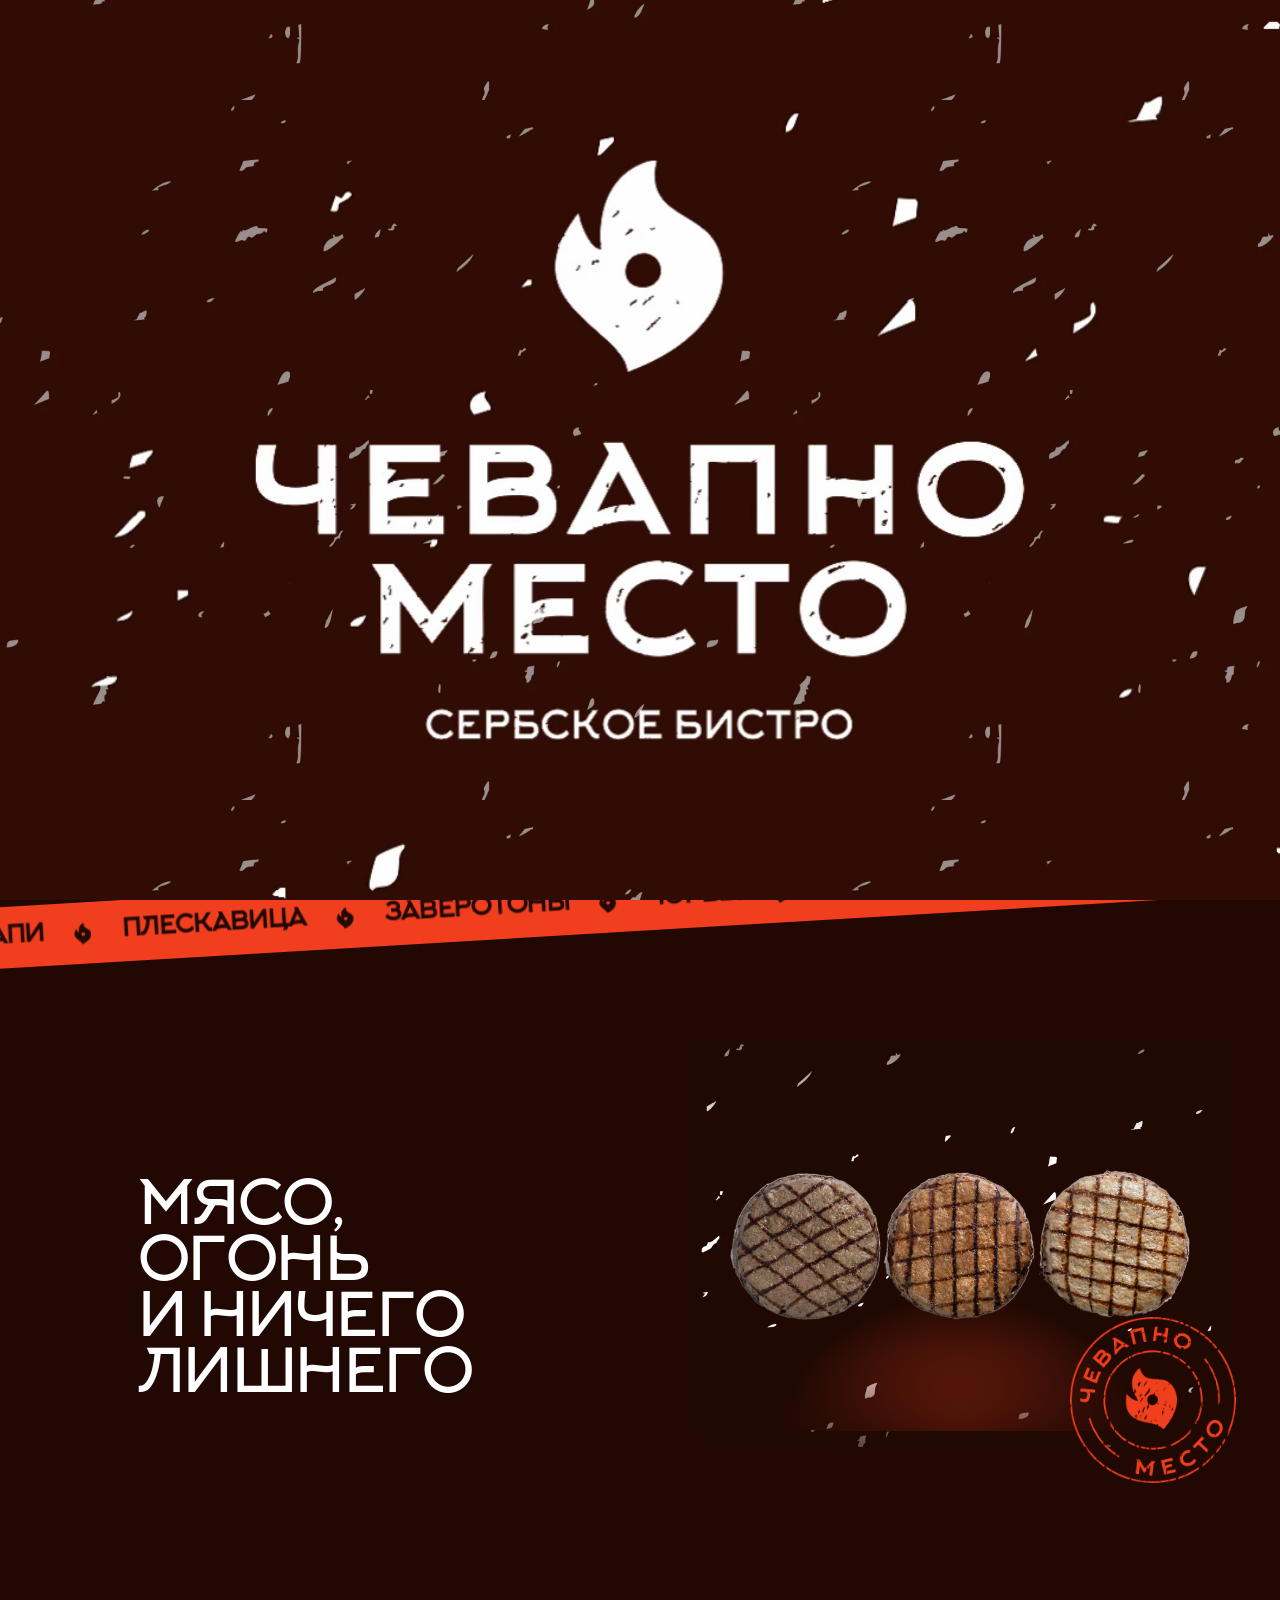
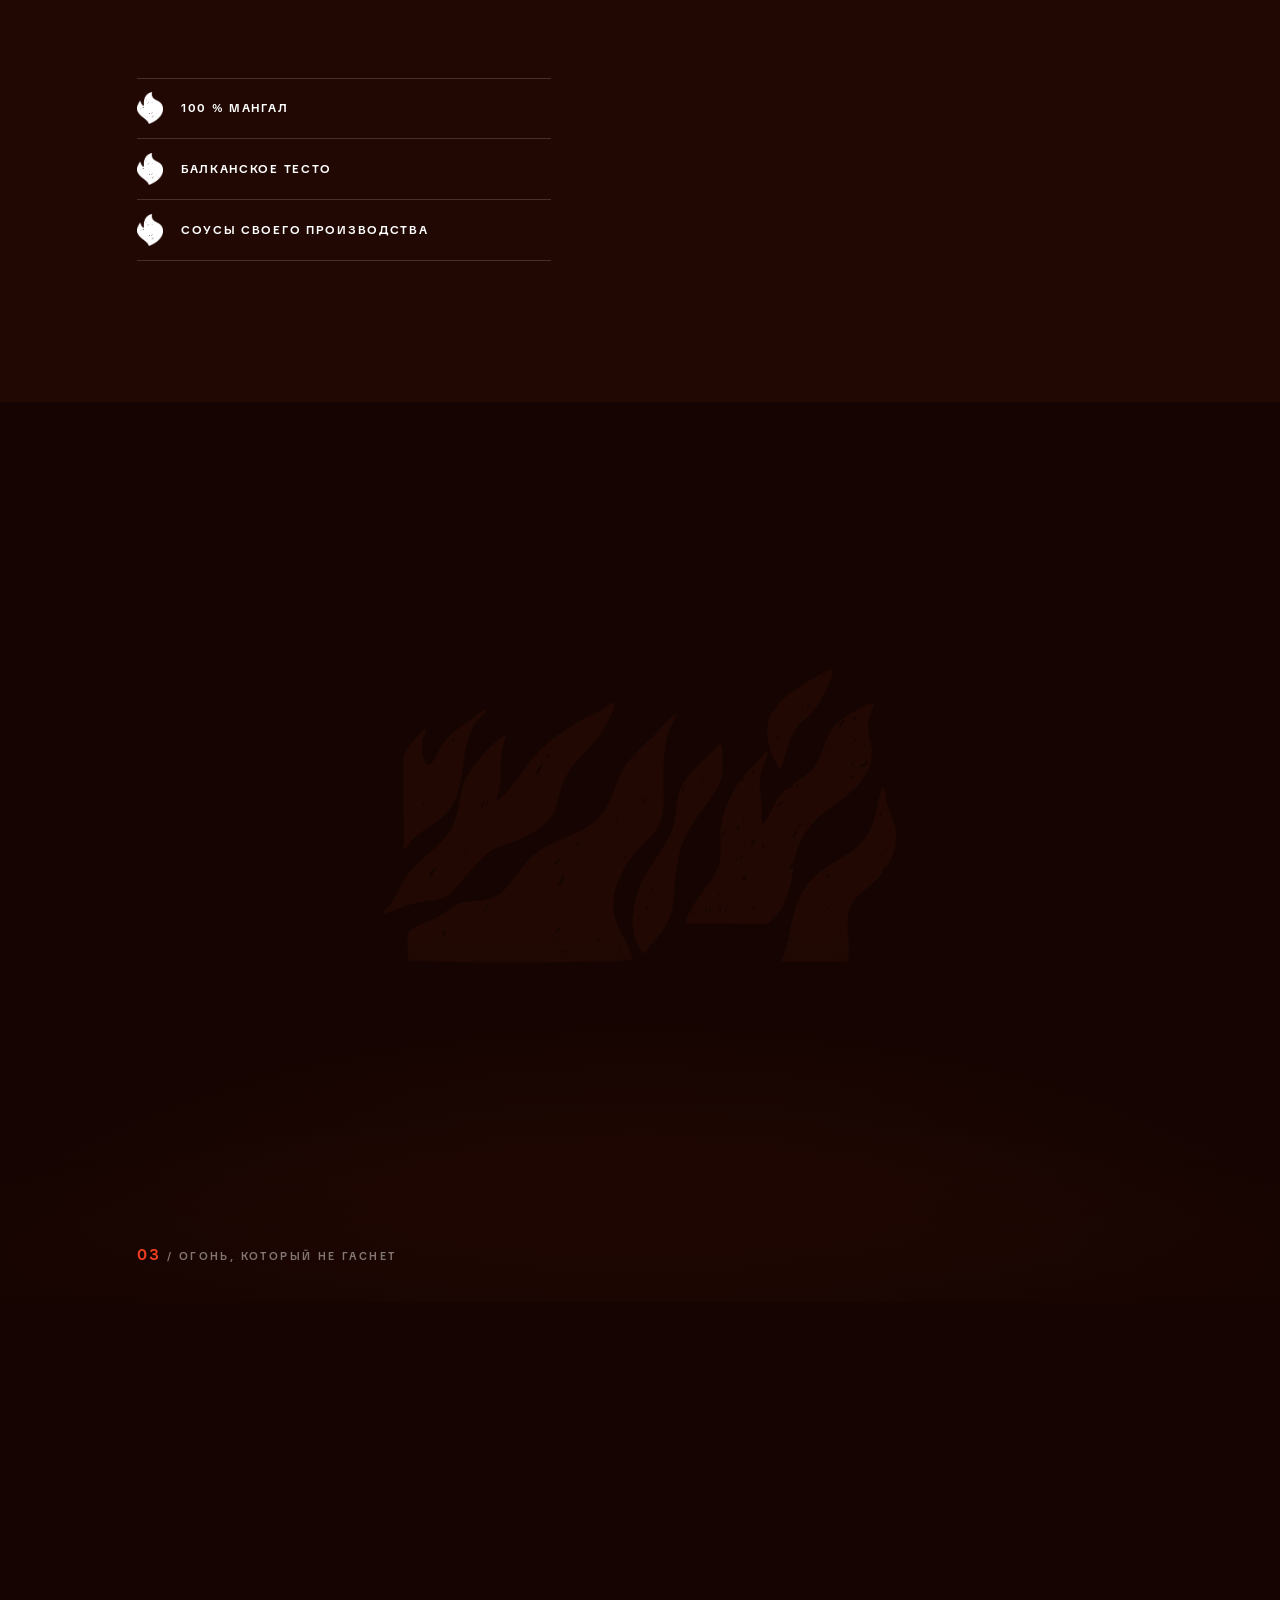
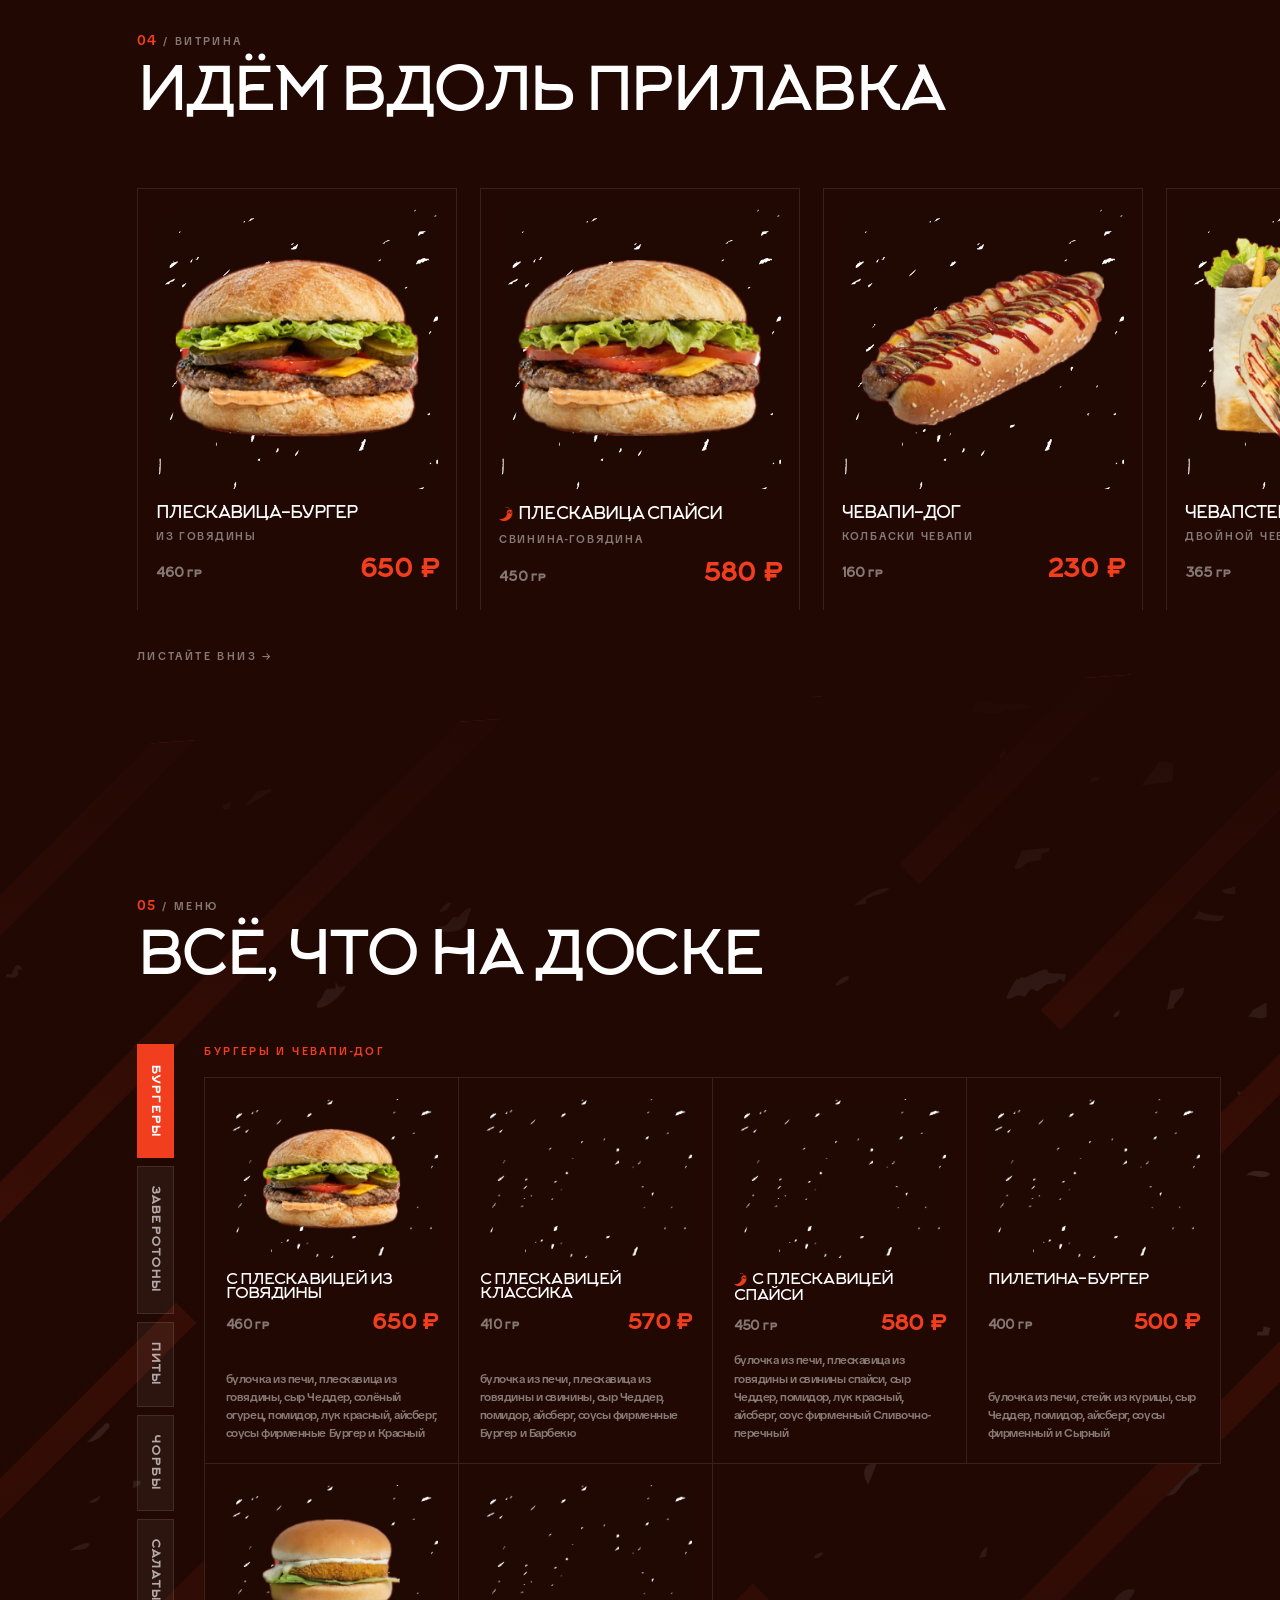
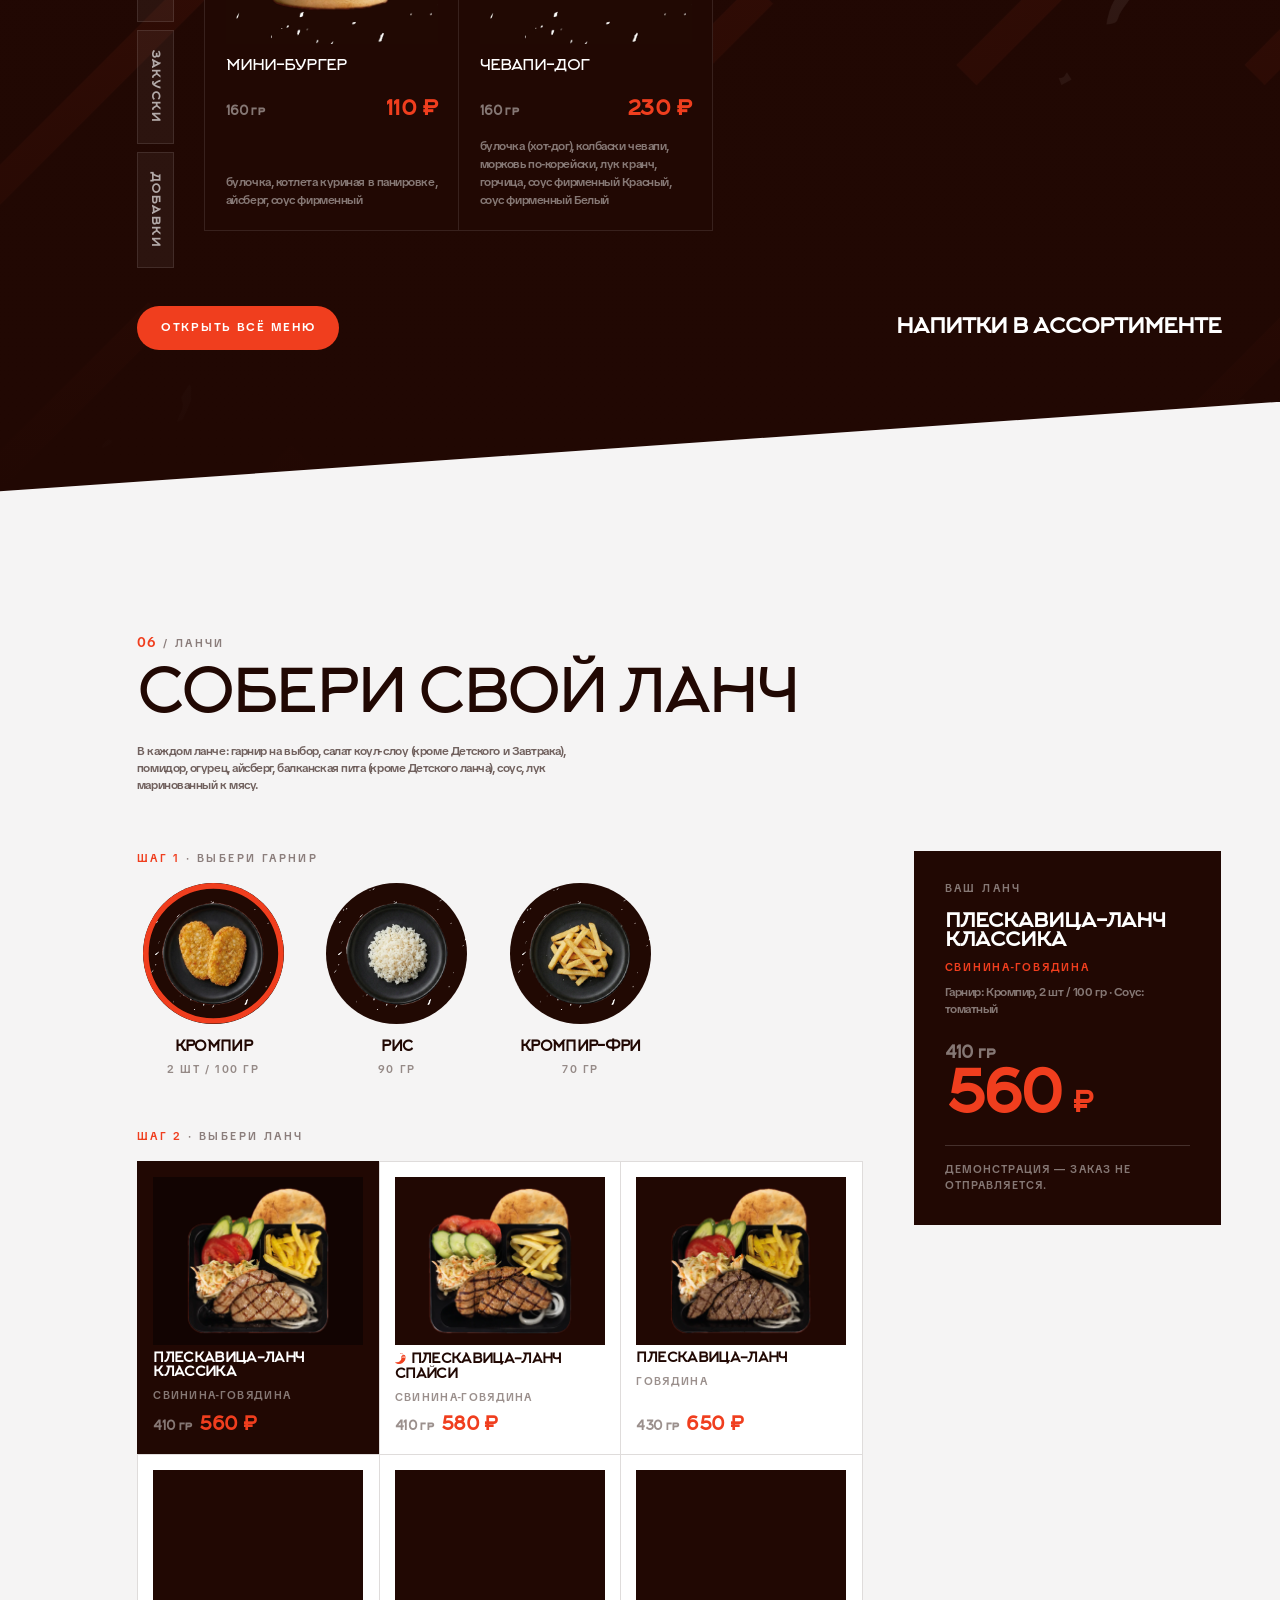
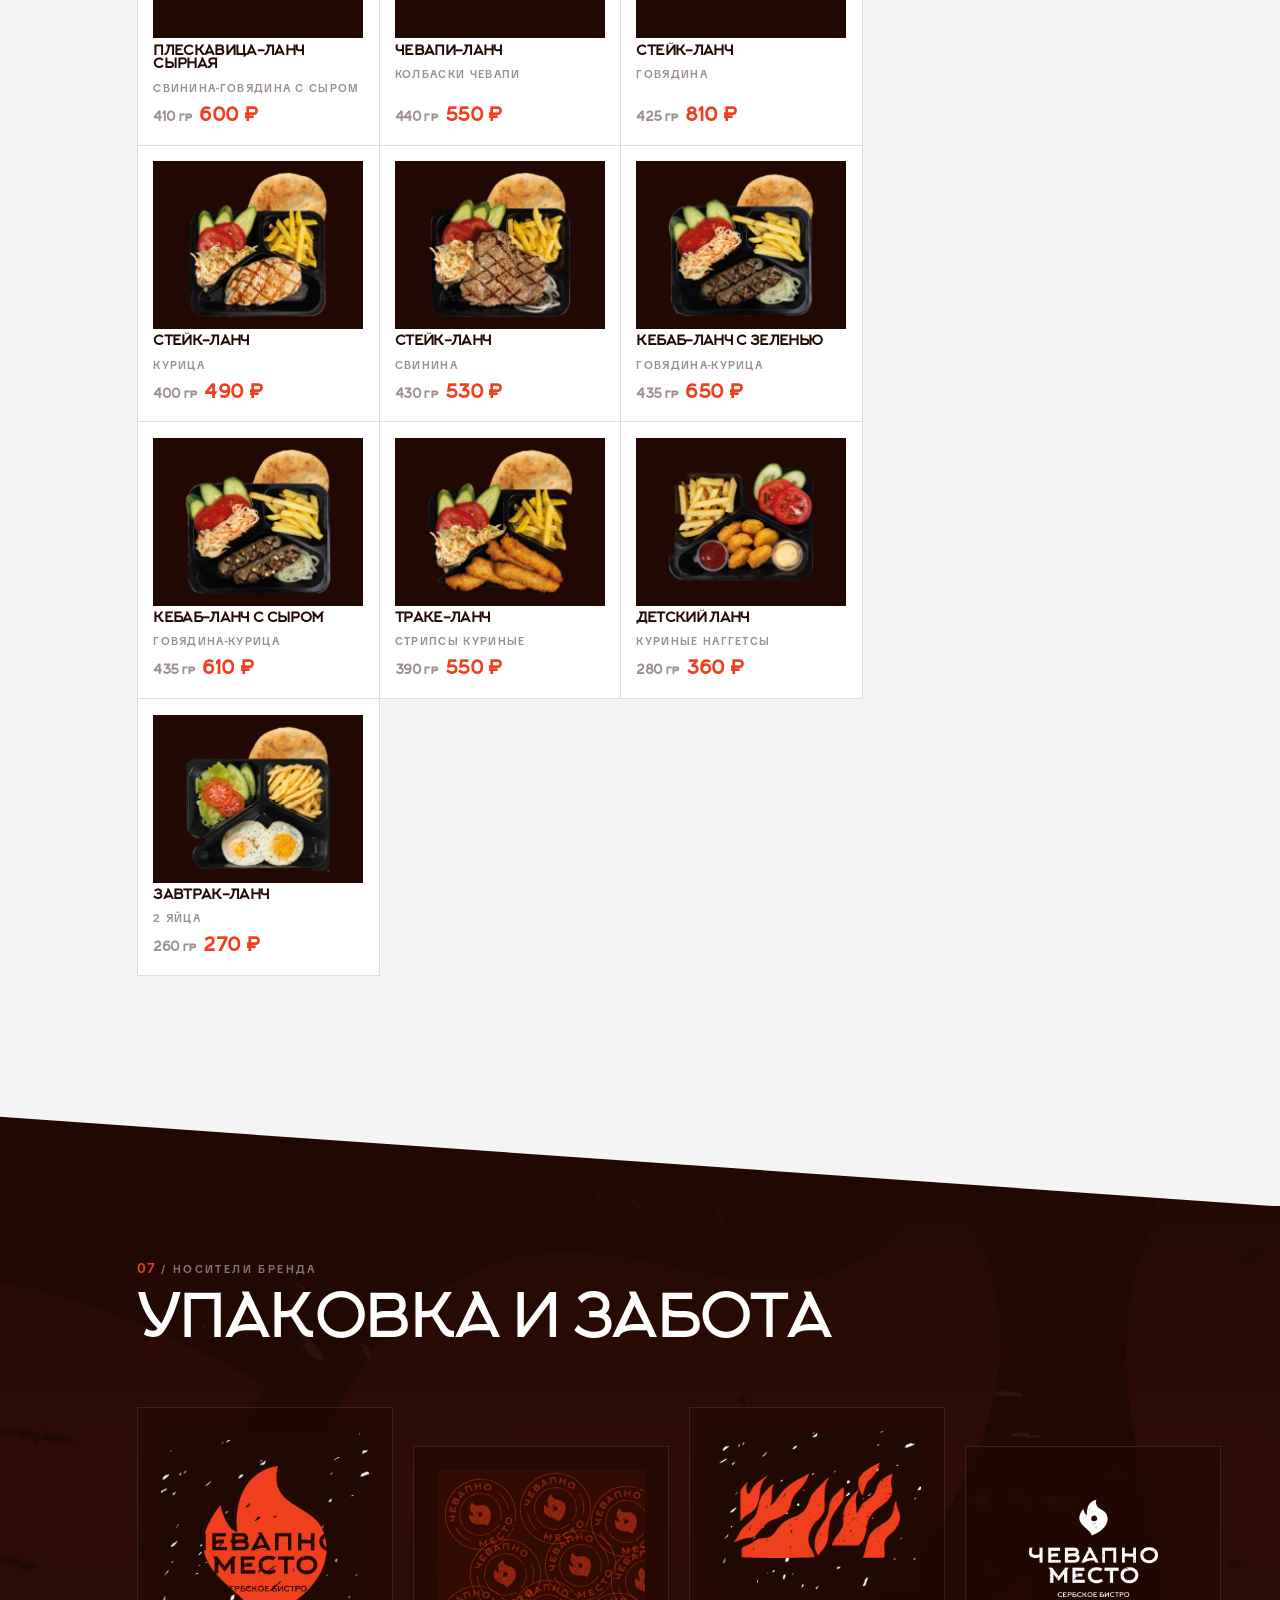
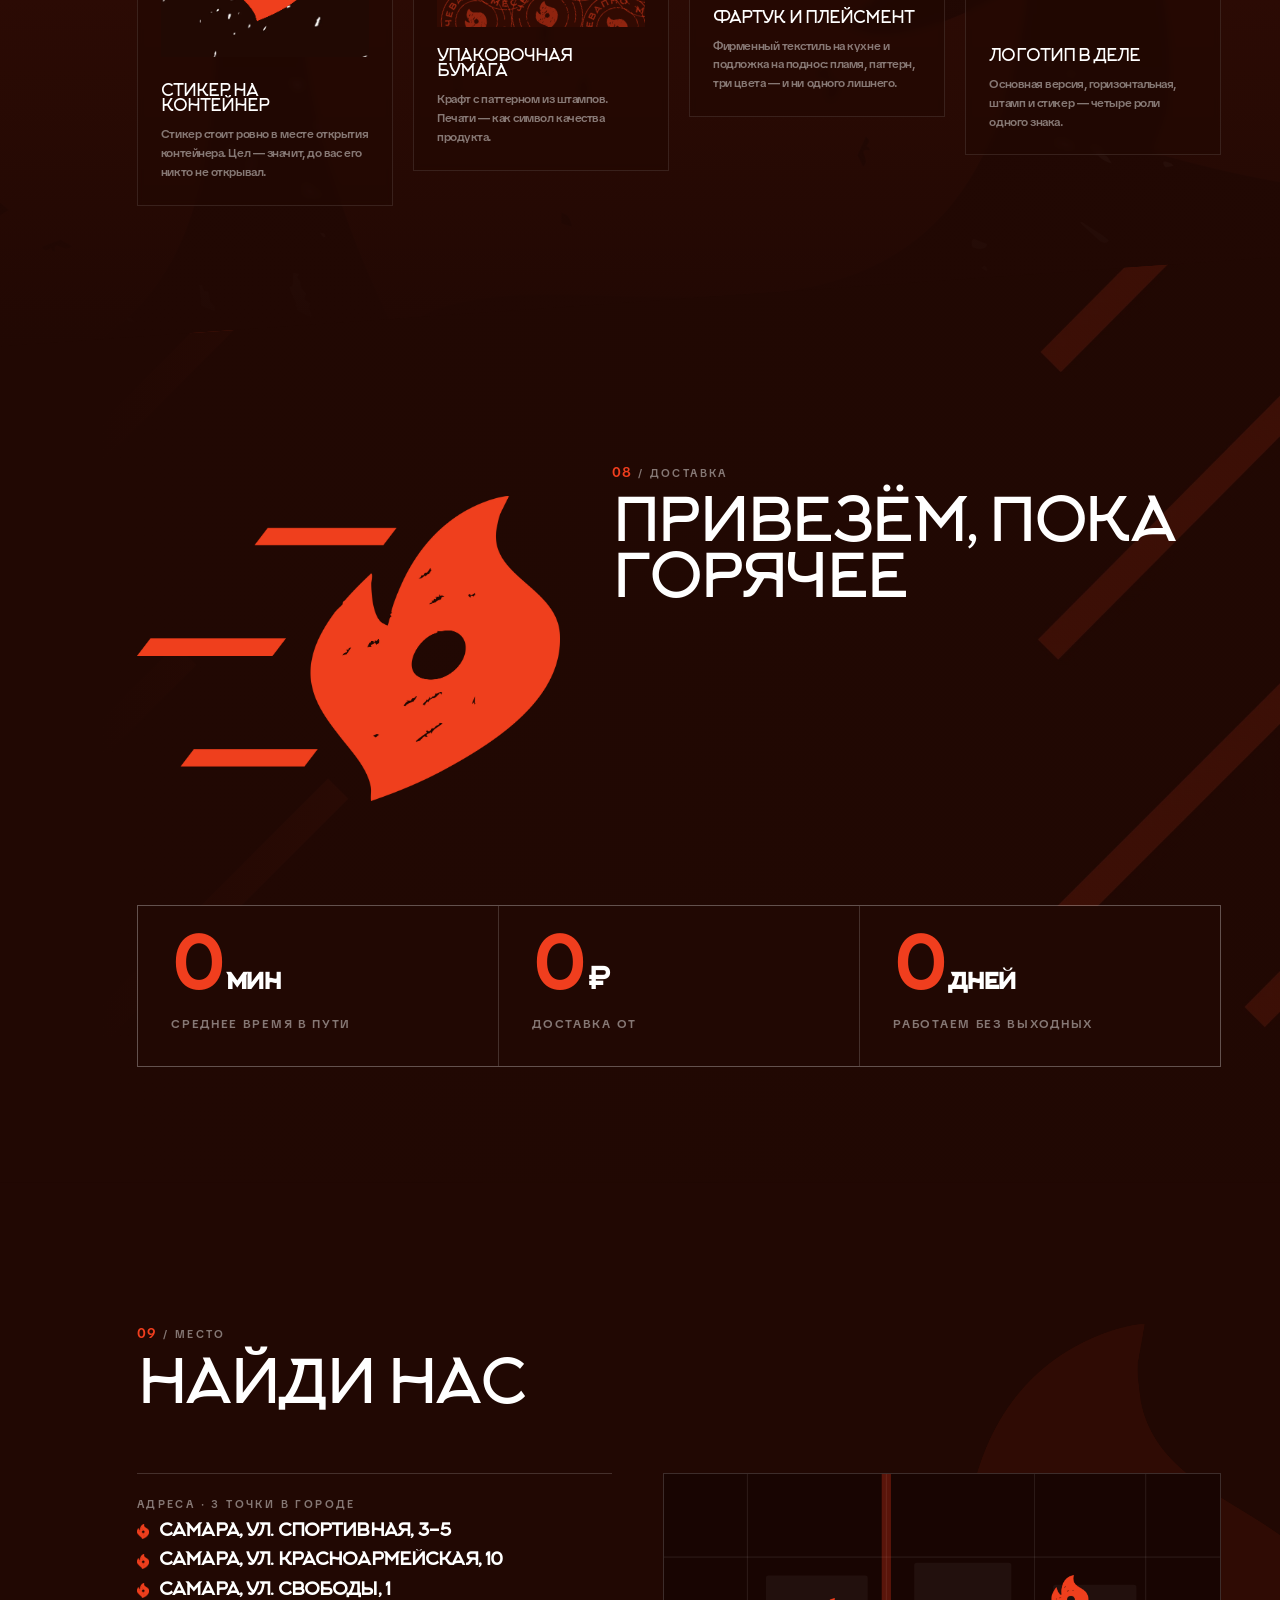
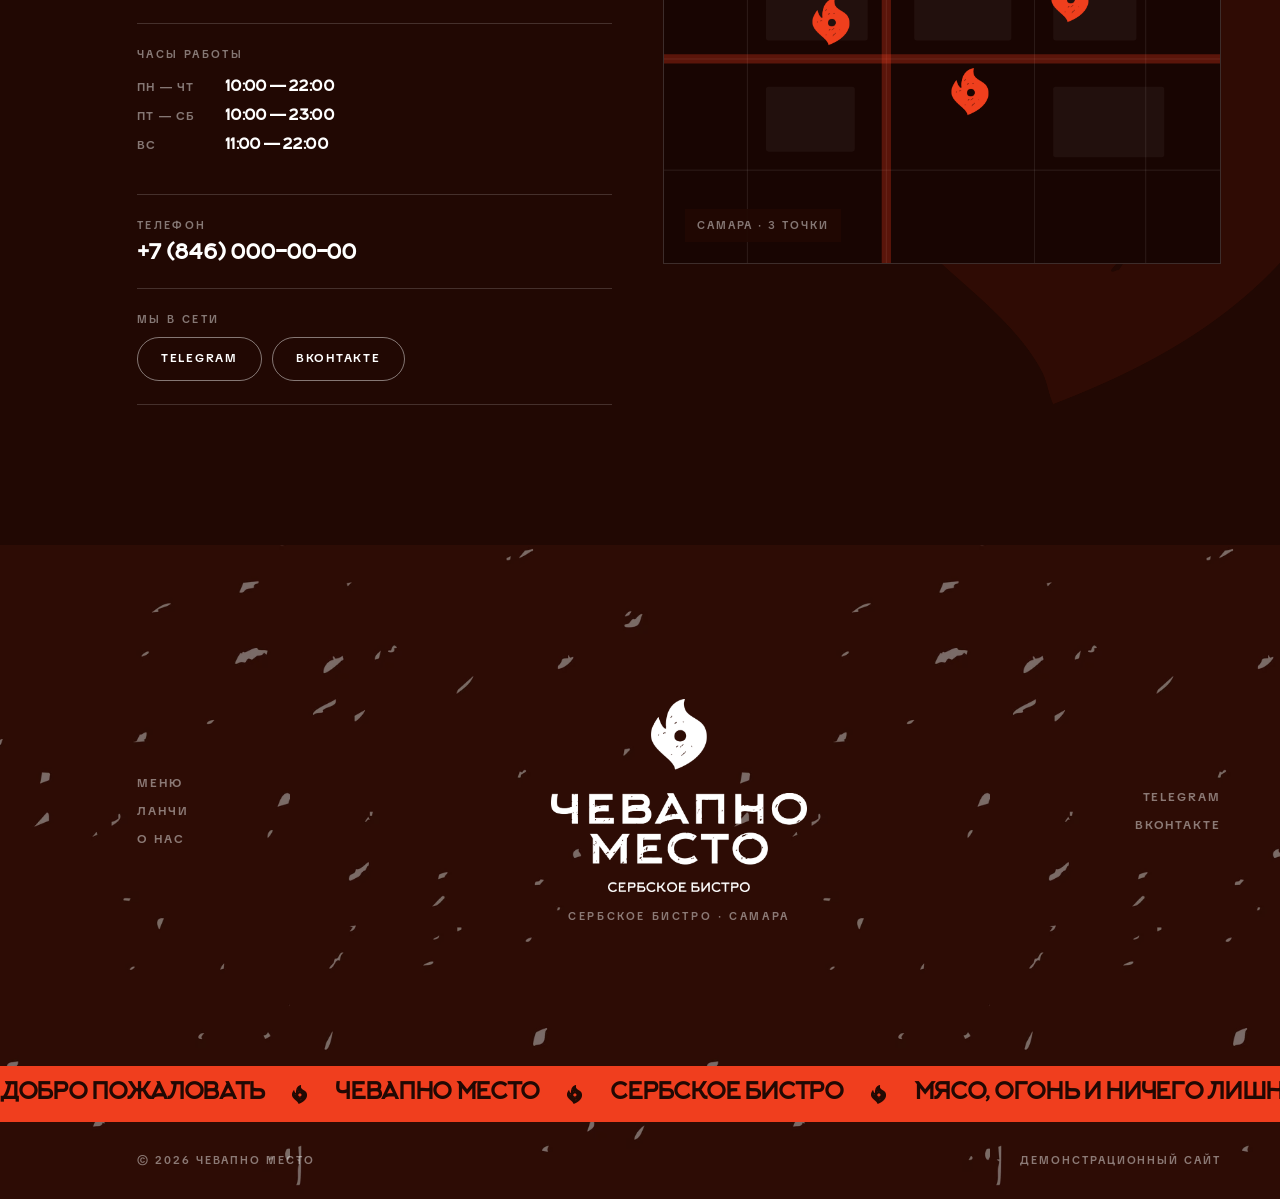
==== commit 1a715d68: "Отдельная страница меню, убрать пиццу menu.html: липкая панель разделов, поиск, карточка блюда шторк" ====
--- a/index.html
+++ b/index.html
@@ -50,7 +50,7 @@
     <img src="assets/img/logo-h-white.webp" alt="Чевапно Место, сербское бистро" width="300" height="39">
   </a>
   <nav class="header__nav" aria-label="Основная навигация">
-    <a href="#menu">Меню</a>
+    <a href="menu.html">Меню</a>
     <a href="#lunch">Ланчи</a>
     <a href="#about">О нас</a>
     <a href="#delivery">Доставка</a>
@@ -63,7 +63,7 @@
 </header>
 
 <div class="mobilenav" id="mobilenav" aria-hidden="true">
-  <a href="#menu">Меню</a>
+  <a href="menu.html">Меню</a>
   <a href="#lunch">Ланчи</a>
   <a href="#about">О нас</a>
   <a href="#delivery">Доставка</a>
@@ -200,7 +200,10 @@
     <div class="menu__tabs" id="menuTabs" role="tablist" aria-label="Категории меню"></div>
     <div class="menu__panels" id="menuPanels"></div>
   </div>
-  <p class="menu__foot" id="menuFoot"></p>
+  <div class="menu__bottom">
+    <a class="btn btn--red" href="menu.html" data-magnetic>Открыть всё меню</a>
+    <p class="menu__foot" id="menuFoot"></p>
+  </div>
 </section>
 
 <!-- ═══════════════ 06 · ЛАНЧИ ═══════════════ -->
@@ -358,7 +361,7 @@
   <div class="footer__grain" aria-hidden="true"></div>
   <div class="footer__top">
     <nav class="footer__nav" aria-label="Разделы">
-      <a href="#menu">Меню</a>
+      <a href="menu.html">Меню</a>
       <a href="#lunch">Ланчи</a>
       <a href="#about">О нас</a>
     </nav>
--- a/css/style.css
+++ b/css/style.css
@@ -726,10 +726,16 @@
   position: absolute; inset: 0;
   background: linear-gradient(180deg, var(--dark) 0%, rgba(33,8,3,.72) 40%, var(--dark) 100%);
 }
-.menu__head, .menu__body, .menu__foot { position: relative; z-index: 1; max-width: var(--maxw); margin: 0 auto; }
+.menu__head, .menu__body, .menu__bottom { position: relative; z-index: 1; max-width: var(--maxw); margin: 0 auto; }
+.menu__bottom {
+  margin-top: clamp(24px, 3vw, 44px);
+  display: flex;
+  flex-wrap: wrap;
+  align-items: center;
+  justify-content: space-between;
+  gap: 16px 24px;
+}
 .menu__foot {
-  margin-top: clamp(24px, 3vw, 44px);
-  text-align: right;
   font-family: 'Arkhip', sans-serif;
   text-transform: uppercase;
   letter-spacing: -.05em;
@@ -811,6 +817,9 @@
 .mcard__p { font-size: clamp(1.2rem, 1.62vw, 1.68rem); color: var(--red); margin-left: auto; }
 .mcard__p small { font-size: .52em; color: var(--w-45); letter-spacing: .06em; margin-right: .25em; }
 .mcard__d { font-size: var(--fs-small); color: var(--w-45); line-height: 1.5; margin-top: auto; }
+.mcard__opts { display: grid; gap: .35em; margin-bottom: .9em; font-size: var(--fs-small); color: var(--w-64); }
+.mcard__opts li { display: flex; align-items: baseline; gap: .4em; border-bottom: 1px dotted var(--w-16); padding-bottom: .35em; }
+.mcard__opts b { margin-left: auto; font-family: 'Arkhip', sans-serif; font-weight: 400; color: var(--red); letter-spacing: -.04em; }
 
 /* «Добавь по вкусу» — типографский список без фото */
 .plainlist { display: grid; grid-template-columns: repeat(auto-fill, minmax(300px, 1fr)); gap: 0 clamp(28px, 4vw, 70px); }
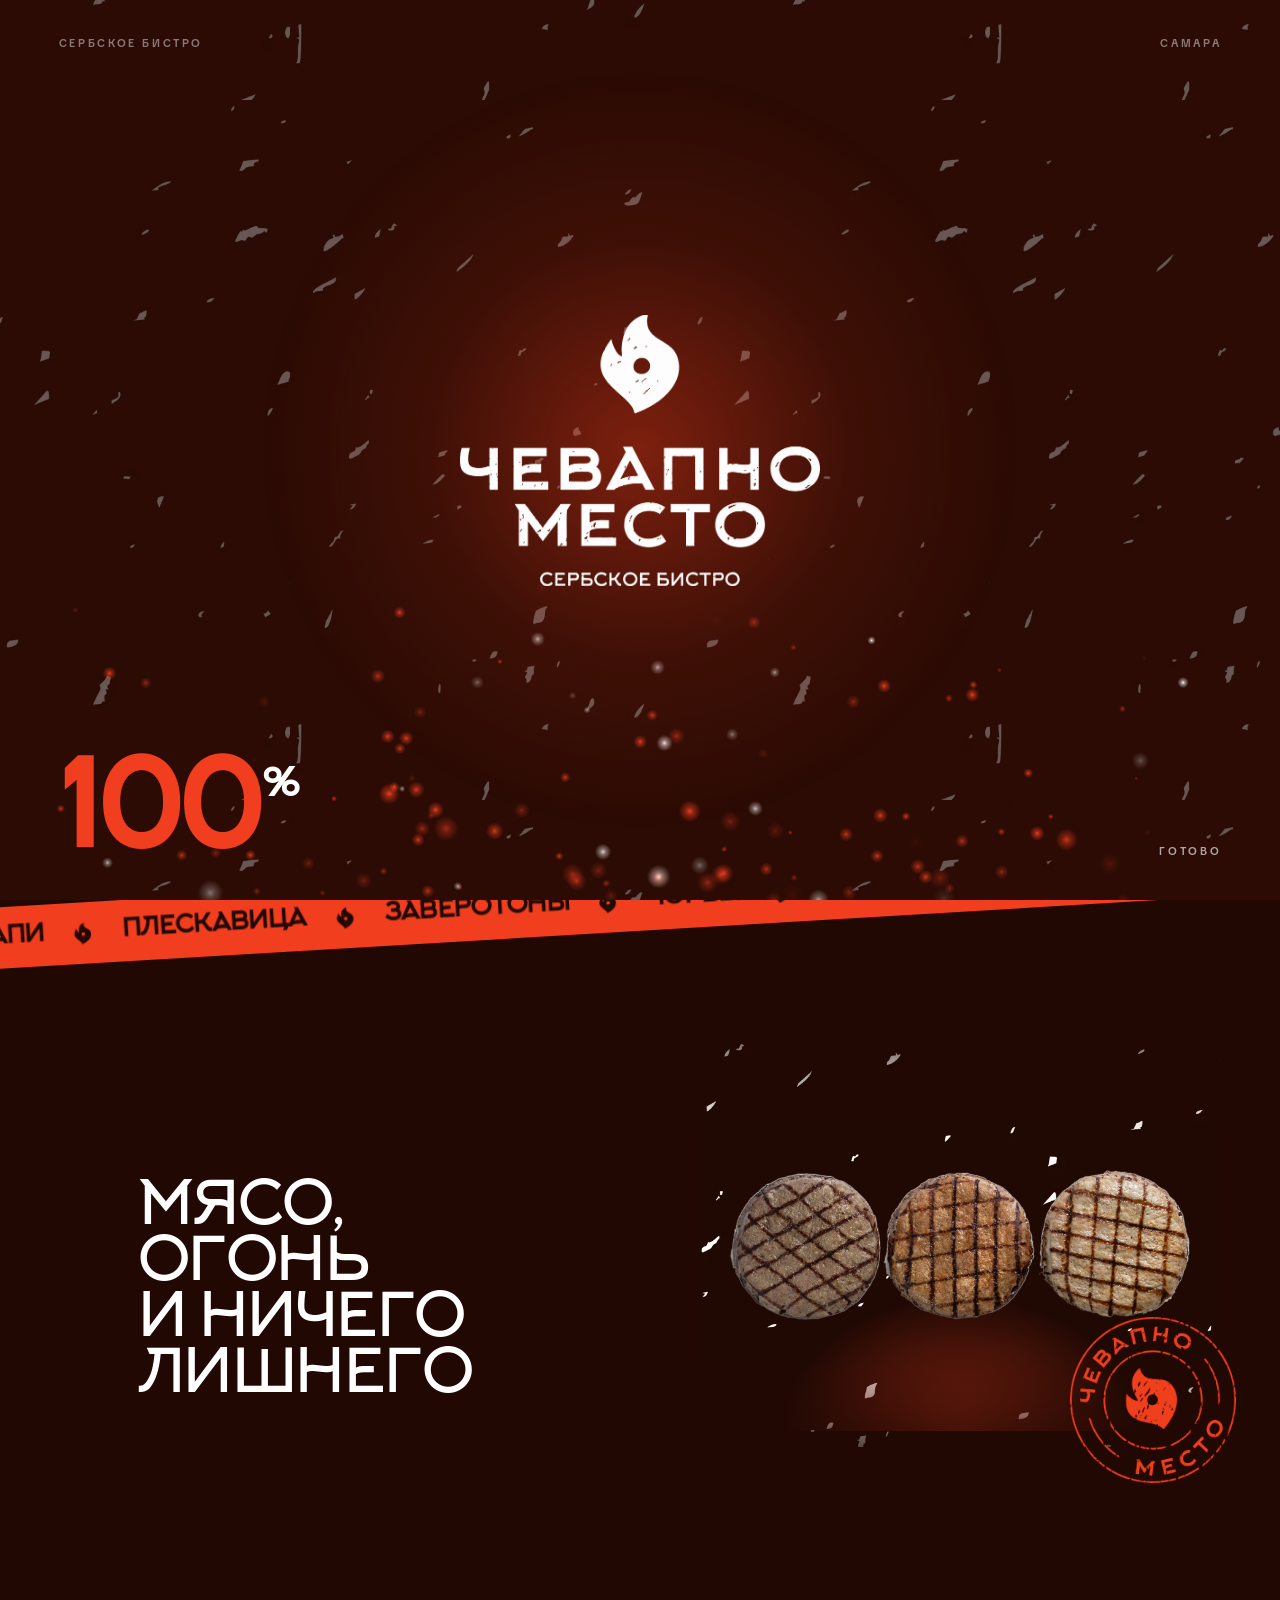
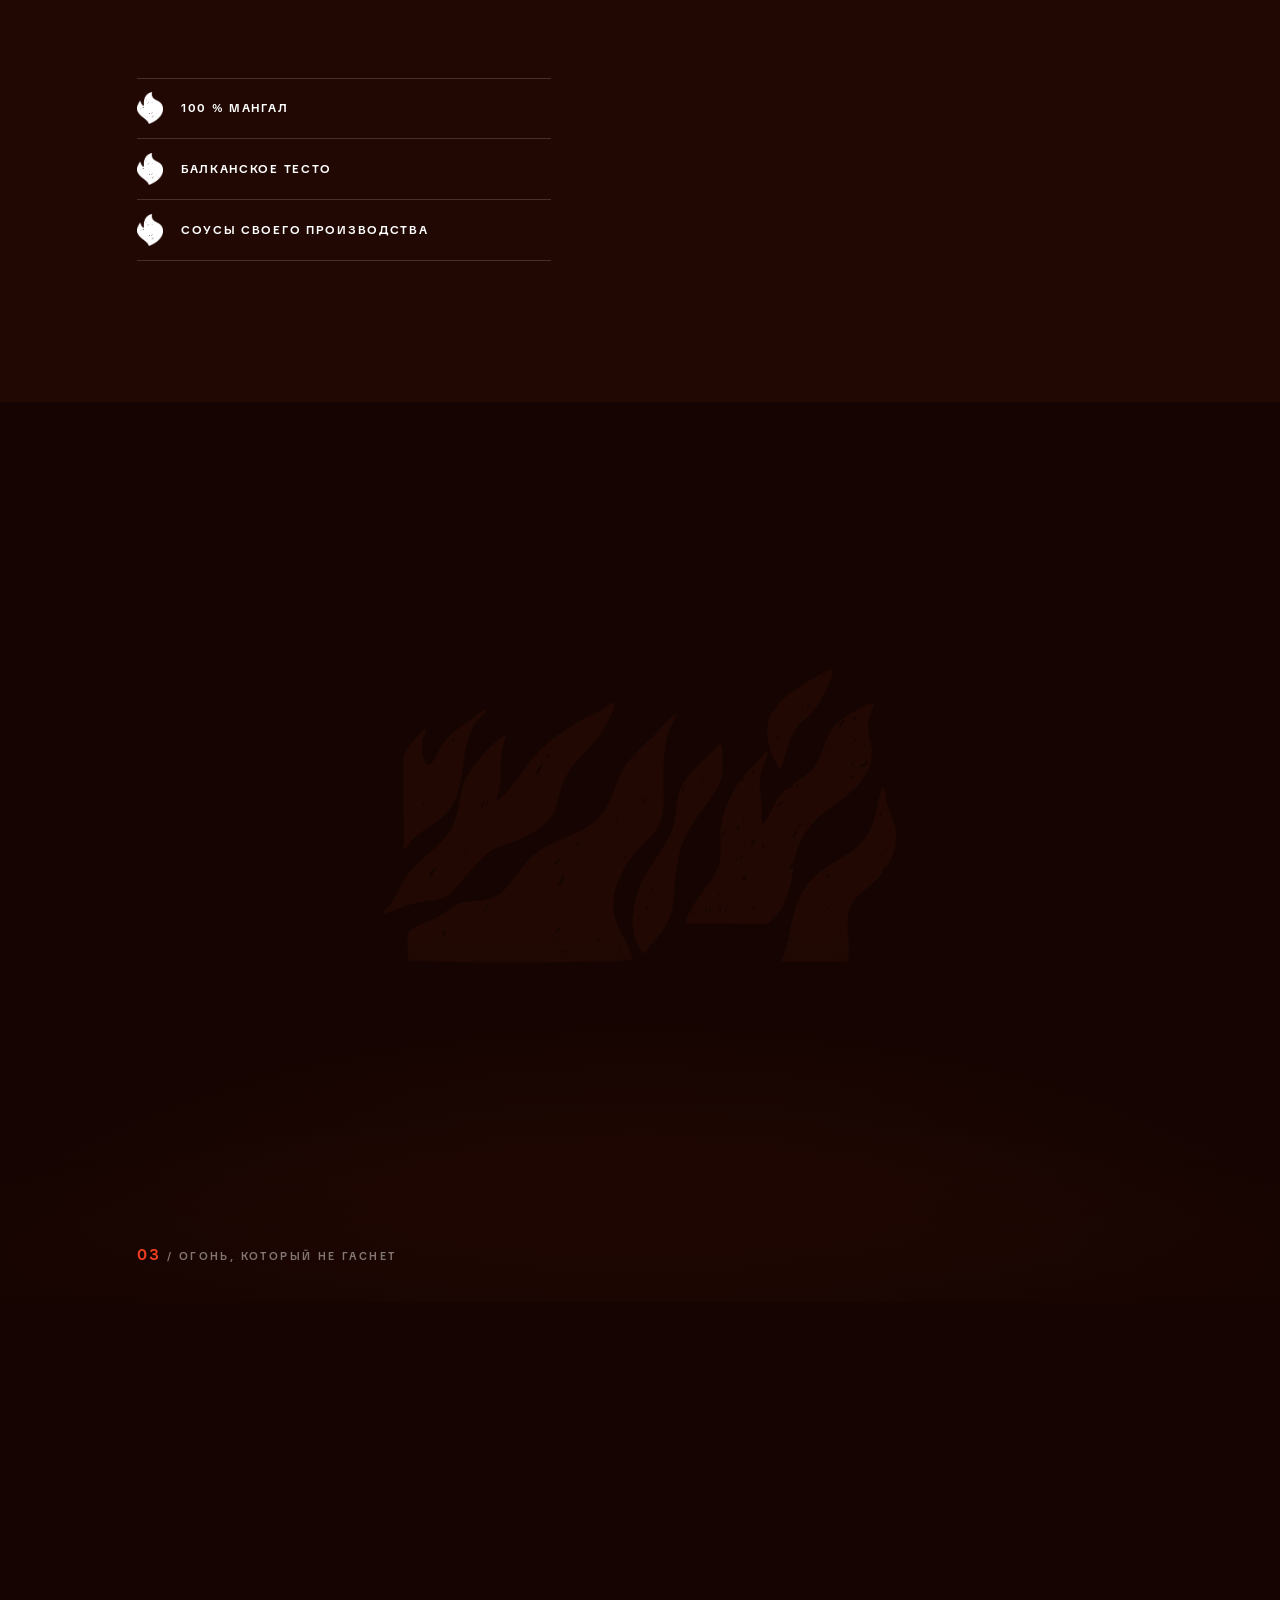
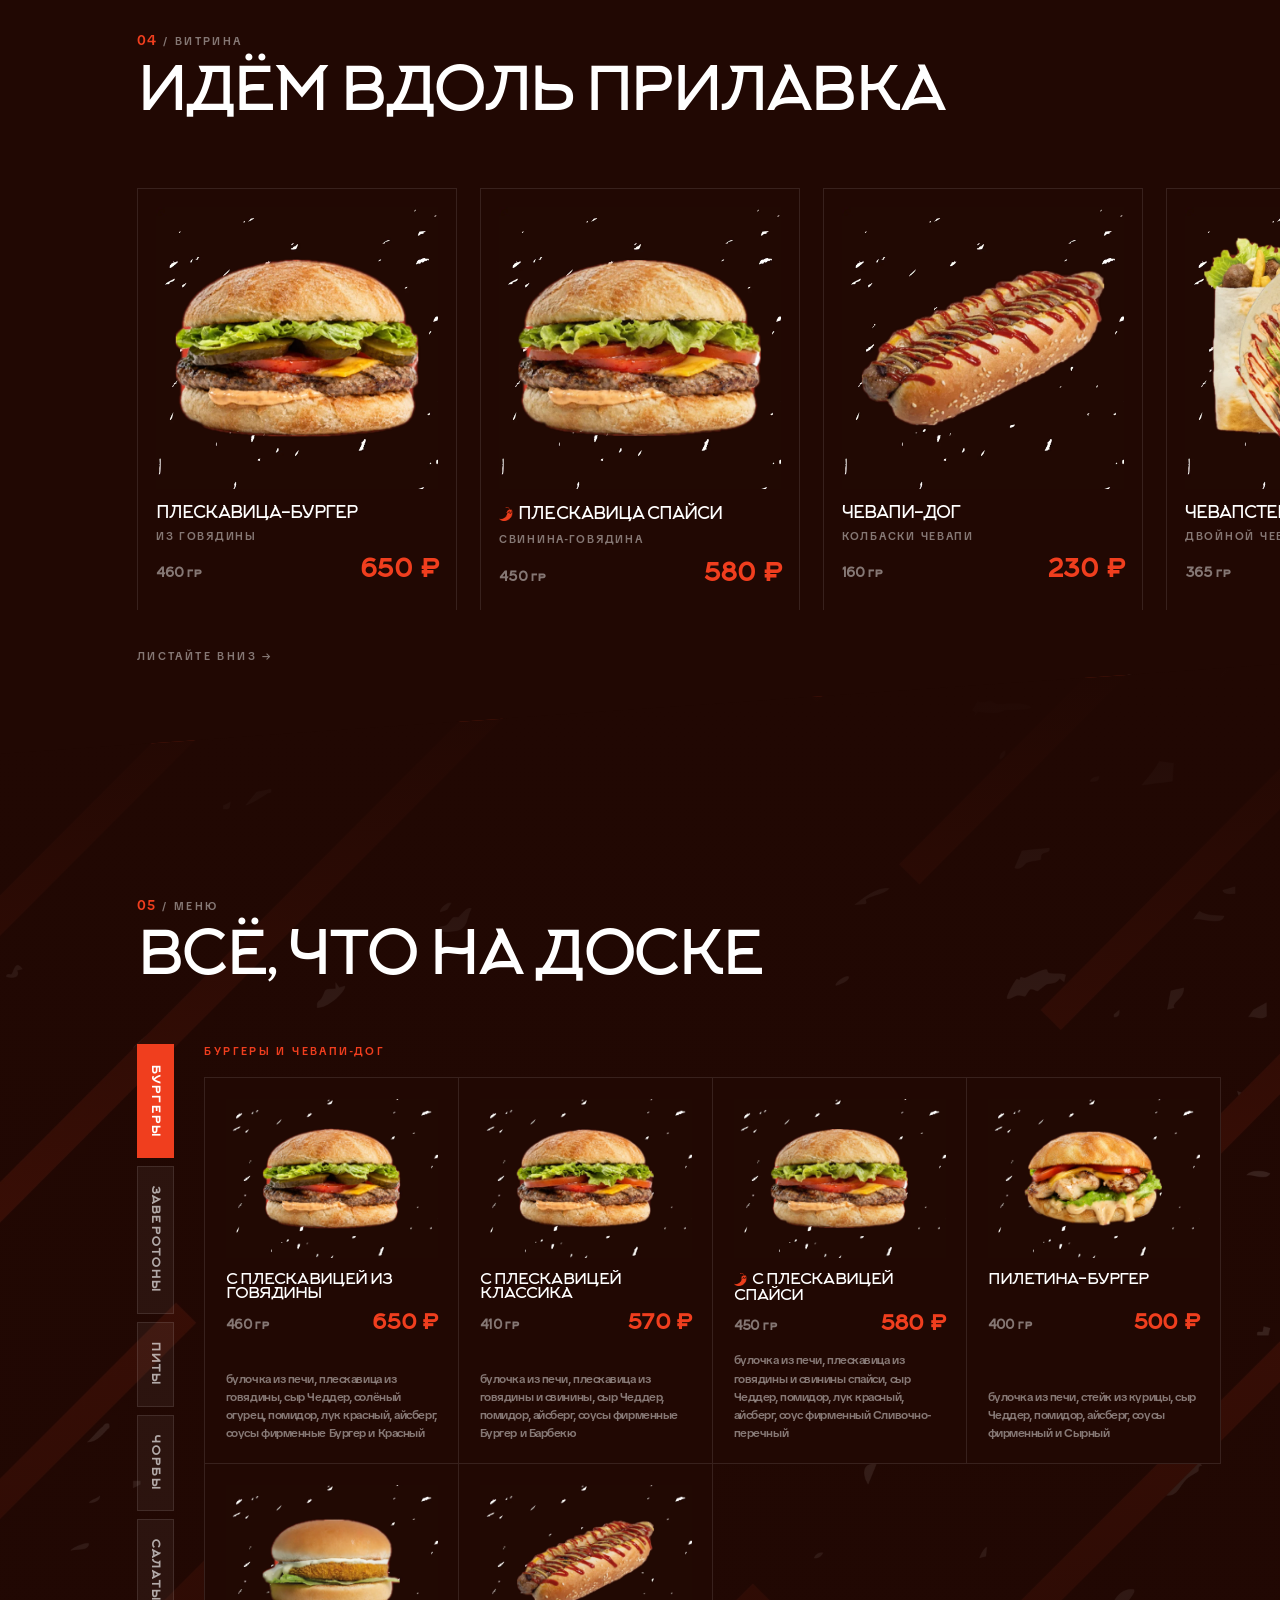
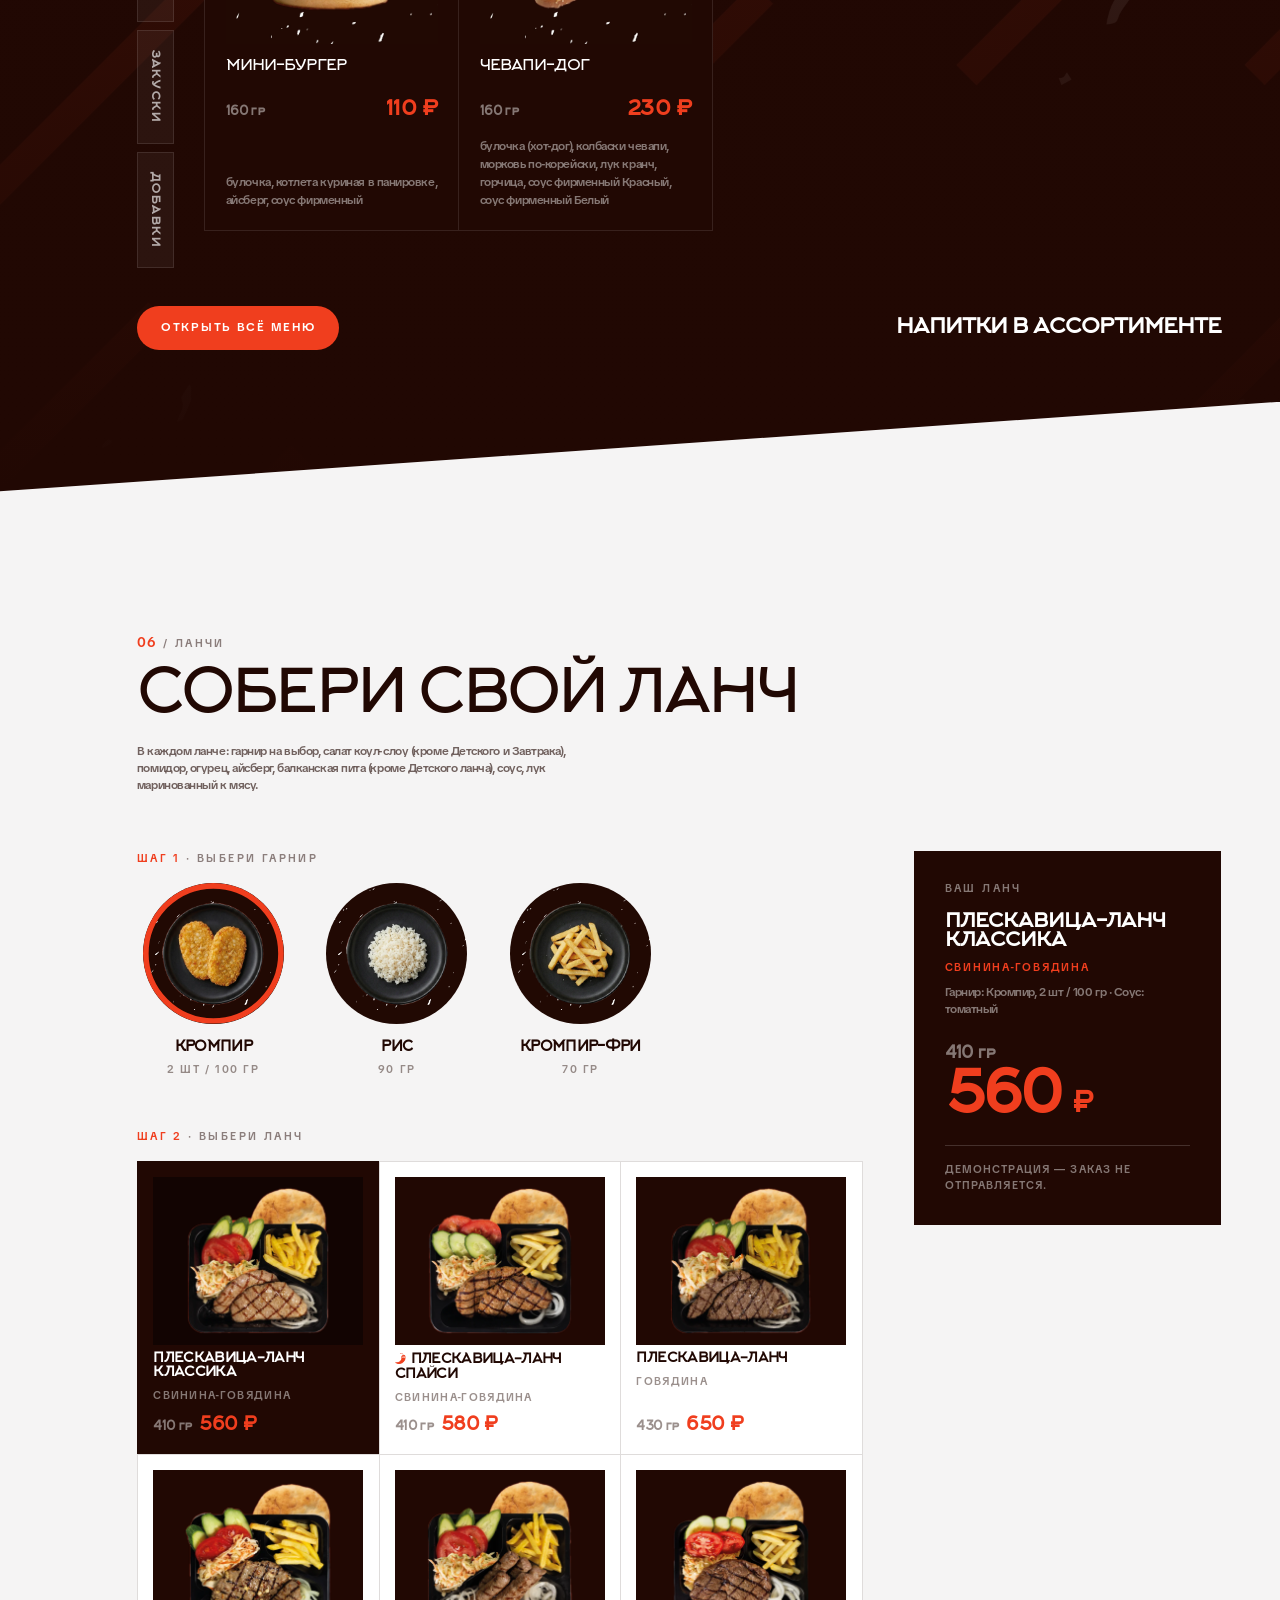
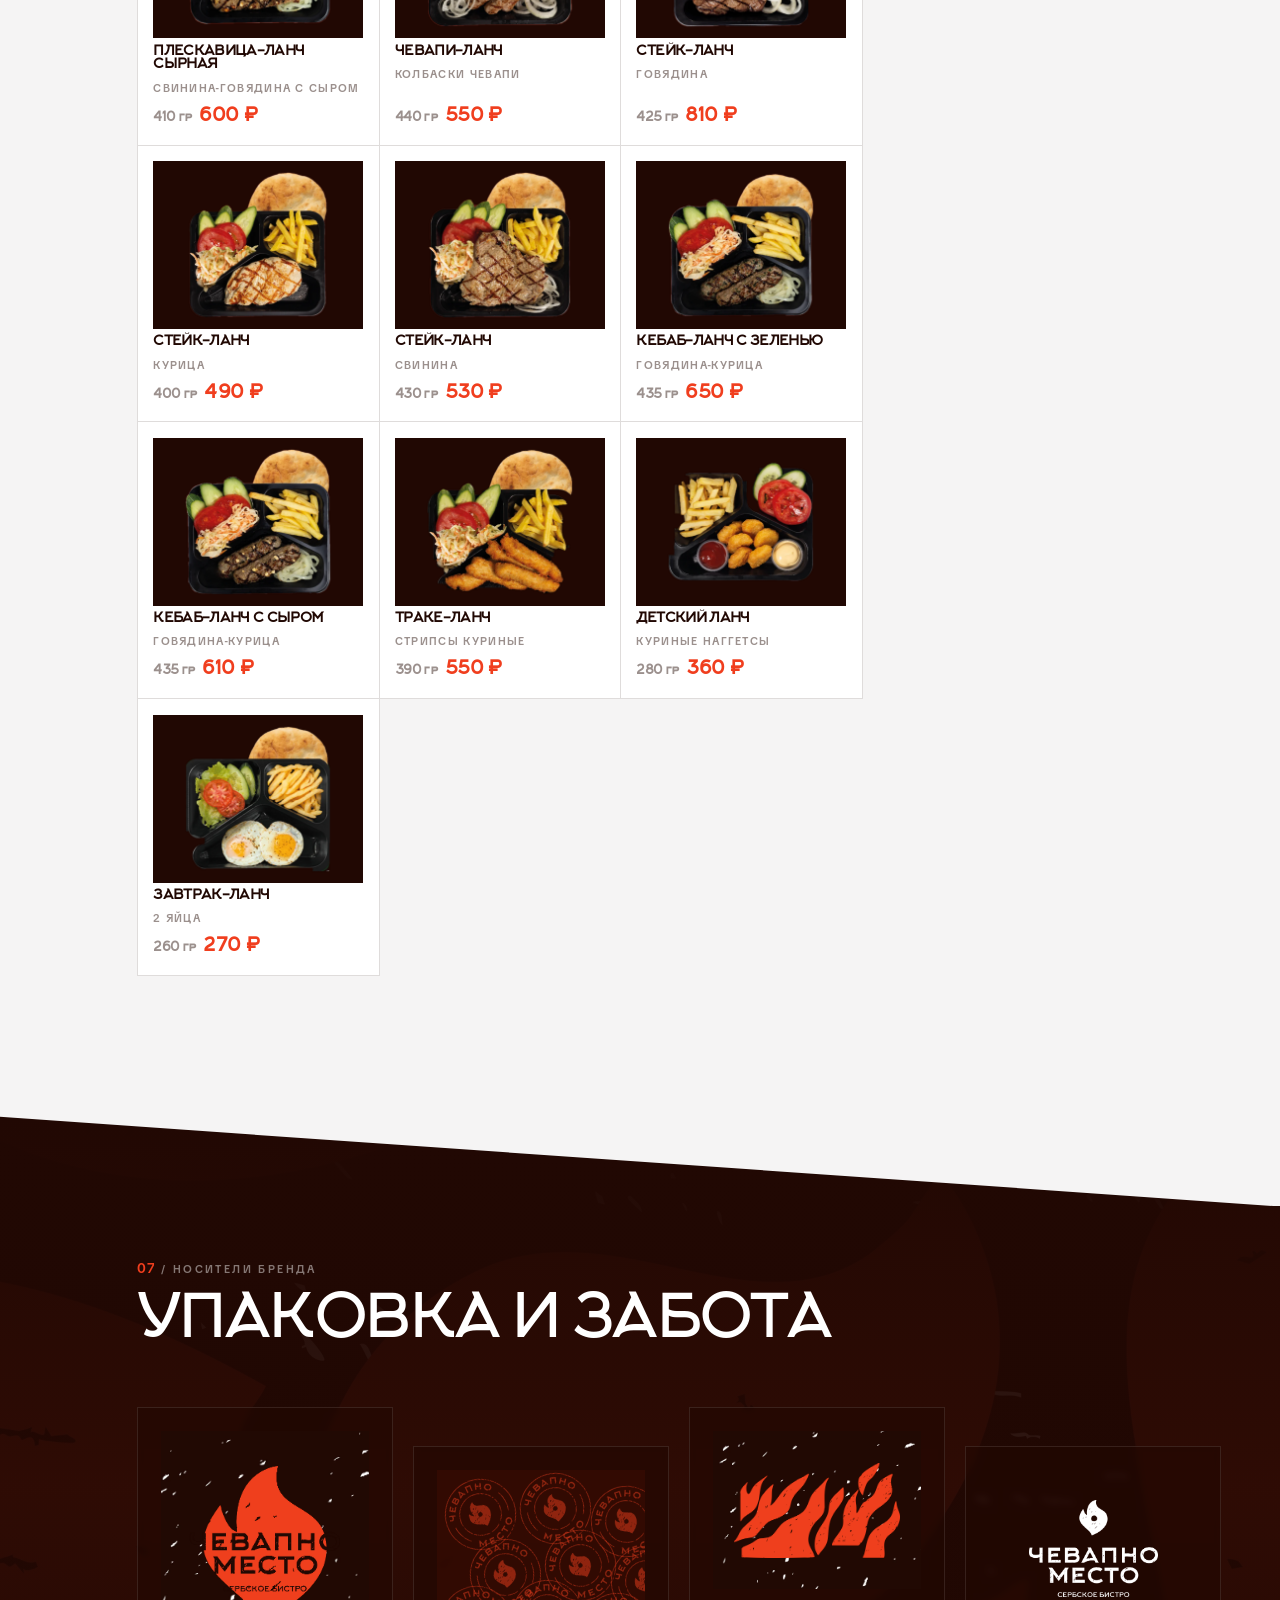
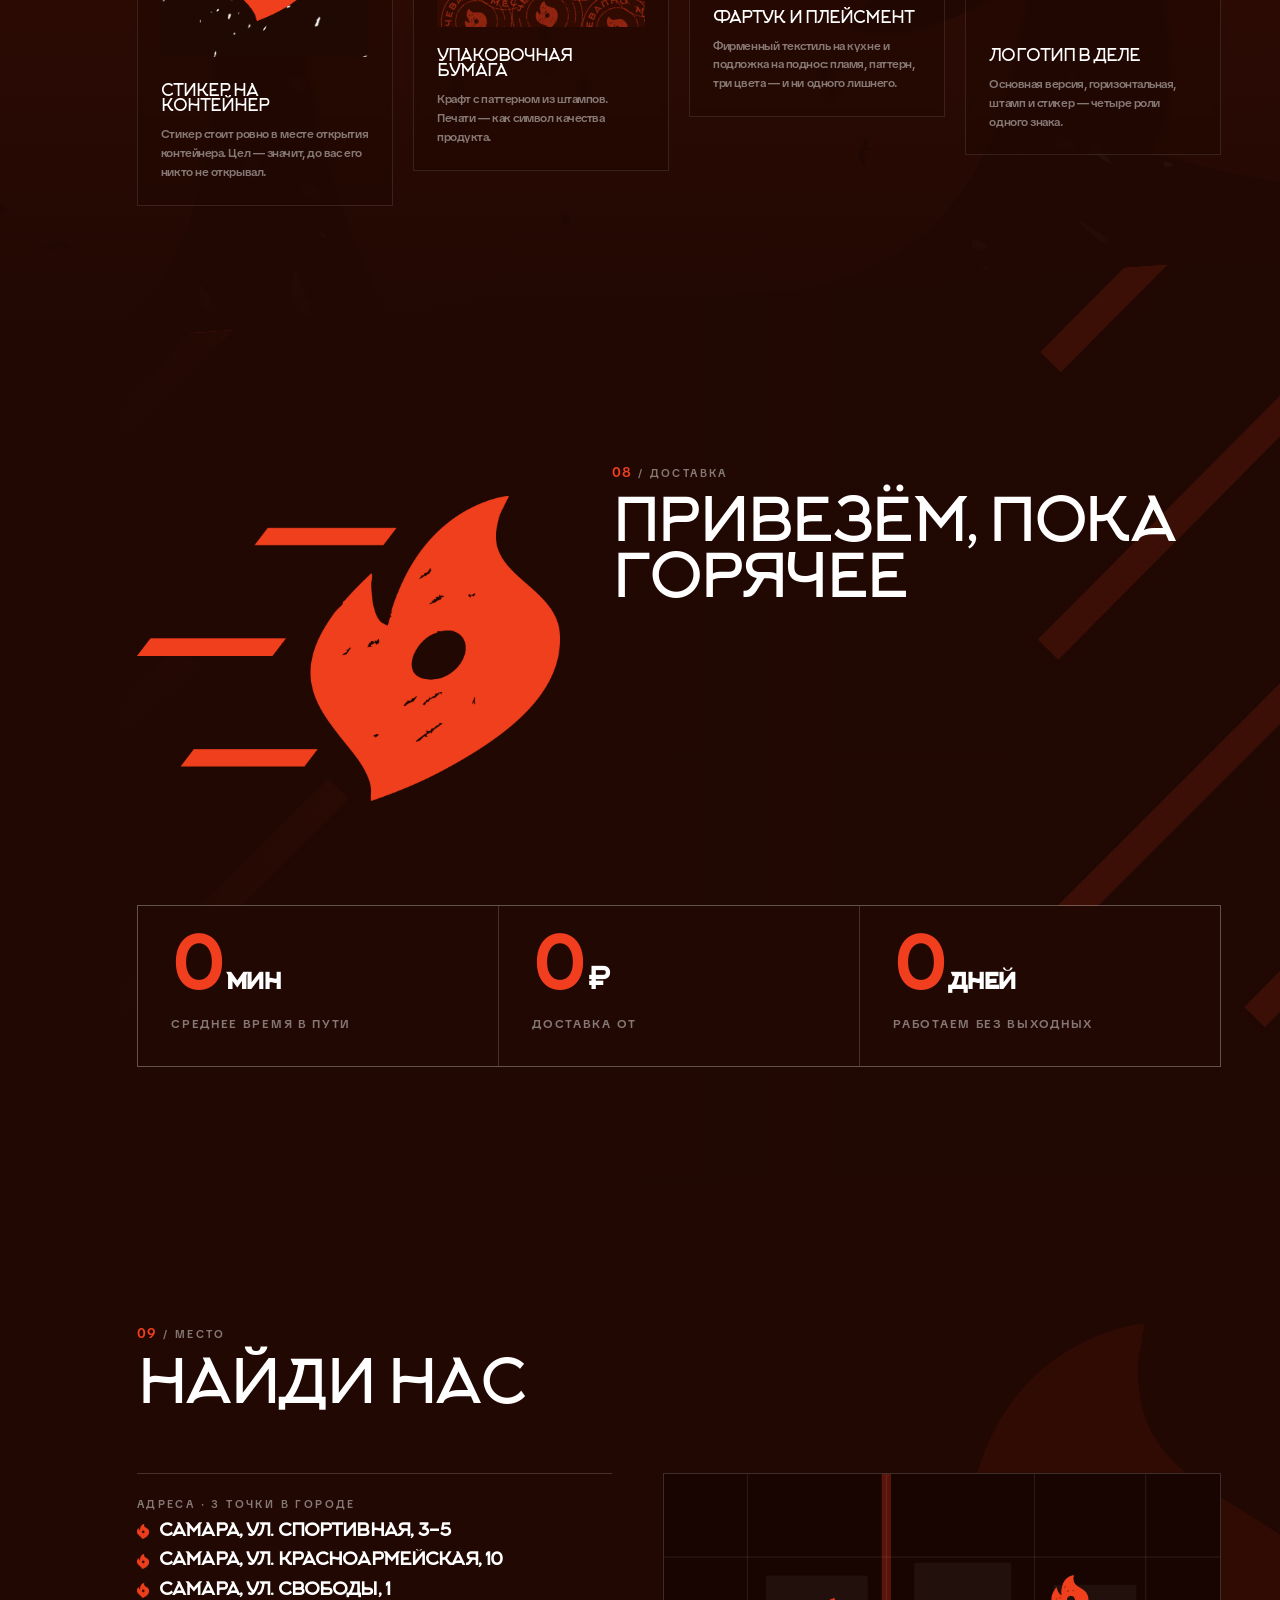
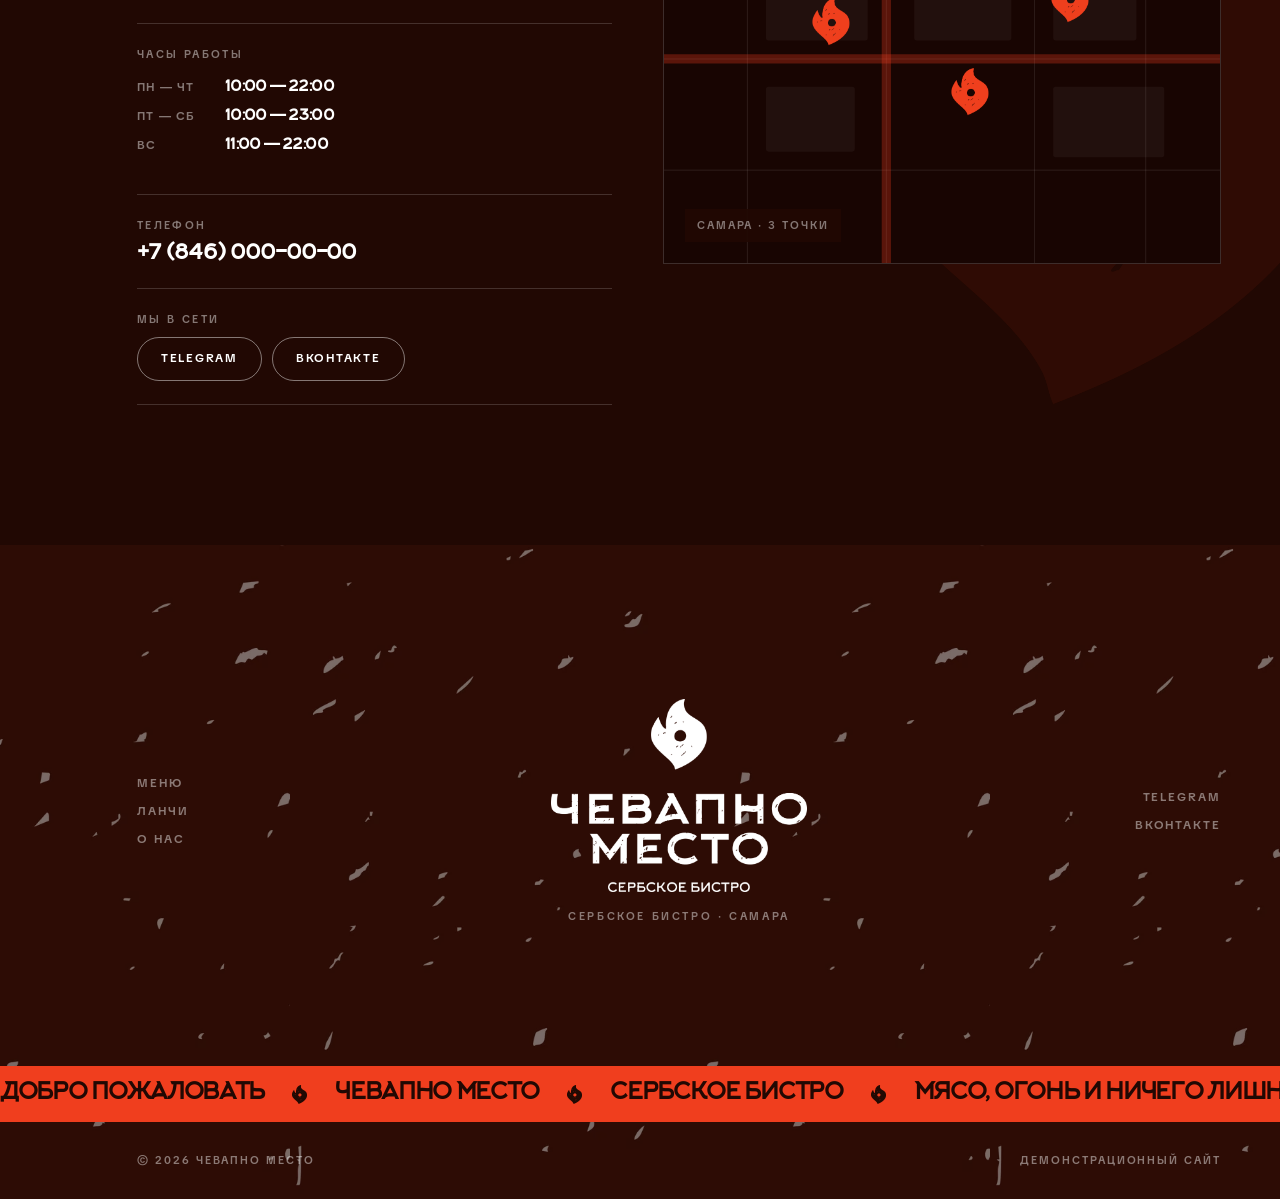
==== commit 8c65ffb1: "Новая заставка «Розжиг» без видео Искры на канвасе, знак пламени заливается красным по мере реальной" ====
--- a/index.html
+++ b/index.html
@@ -15,16 +15,29 @@
 
 <!-- ═══════════════ ПРЕЛОАДЕР · «Розжиг» ═══════════════ -->
 <div class="preloader" id="preloader" aria-hidden="true">
-  <div class="preloader__media">
-    <video class="preloader__video" id="preloaderVideo" muted playsinline preload="auto"
-           poster="assets/video/intro-poster.jpg">
-      <source src="assets/video/intro.webm" type="video/webm">
-      <source src="assets/video/intro.mp4" type="video/mp4">
-    </video>
-  </div>
-  <div class="preloader__fallback">
-    <img src="assets/img/logo-main-white.webp" alt="" width="320" height="242">
-  </div>
+  <!-- две половины экрана: в конце расходятся по фирменной диагонали -->
+  <div class="pl__half pl__half--top"></div>
+  <div class="pl__half pl__half--bottom"></div>
+  <canvas class="pl__embers" id="plEmbers"></canvas>
+  <div class="pl__glow" id="plGlow"></div>
+
+  <p class="pl__top"><span>Сербское бистро</span><span>Самара</span></p>
+
+  <div class="pl__stage">
+    <!-- знак пламени заливается красным снизу вверх по мере загрузки -->
+    <div class="pl__mark" id="plMark">
+      <img class="pl__mark-base" src="assets/img/el-loc-white.webp" alt="" width="120" height="152">
+      <span class="pl__mark-fill" id="plFill"><img src="assets/img/el-loc-red.webp" alt="" width="120" height="152"></span>
+    </div>
+    <img class="pl__logo" id="plLogo" src="assets/img/logo-main-white.webp" alt="" width="340" height="256">
+  </div>
+
+  <div class="pl__foot">
+    <p class="pl__count"><span id="plNum">0</span><i>%</i></p>
+    <p class="pl__cap" id="plCap">Разжигаем угли</p>
+  </div>
+
+  <span class="pl__cut" id="plCut"></span>
 </div>
 
 <!-- ═══════════════ СКВОЗНЫЕ ЭЛЕМЕНТЫ ═══════════════ -->
--- a/css/style.css
+++ b/css/style.css
@@ -132,27 +132,99 @@
   position: fixed;
   inset: 0;
   z-index: 200;
-  background: var(--dark);
   display: grid;
   place-items: center;
   overflow: hidden;
-}
-.preloader::after {
+  --cut-a: -4deg;               /* угол реза, JS пересчитывает под экран */
+}
+.preloader.is-opening { pointer-events: none; }
+/* Половины экрана. Линия раздела идёт из (0, 56%) в (100%, 44%) */
+.pl__half {
+  position: absolute;
+  inset: 0;
+  background: var(--dark);
+  will-change: transform;
+}
+.pl__half::before {
   content: '';
   position: absolute;
   inset: 0;
   background: url('../assets/img/grain-dark.webp') center / 700px;
-  opacity: .55;
+  opacity: .32;
   mix-blend-mode: screen;
+}
+.pl__half--top { clip-path: polygon(0 0, 100% 0, 100% 44.2%, 0 56.2%); }
+.pl__half--bottom { clip-path: polygon(0 55.8%, 100% 43.8%, 100% 100%, 0 100%); }
+.pl__embers { position: absolute; inset: 0; width: 100%; height: 100%; }
+.pl__glow {
+  position: absolute;
+  left: 50%;
+  top: 50%;
+  width: min(90vw, 760px);
+  aspect-ratio: 1;
+  transform: translate(-50%, -50%);
+  background: radial-gradient(closest-side, rgba(240,62,30,.42), rgba(240,62,30,.1) 55%, transparent);
+  opacity: .25;
   pointer-events: none;
 }
-.preloader__media { position: absolute; inset: 0; overflow: hidden; }
-.preloader__video { width: 100%; height: 100%; object-fit: cover; will-change: transform, opacity; }
-.preloader__fallback { position: absolute; opacity: 0; pointer-events: none; }
-.preloader__fallback img { width: min(46vw, 320px); }
-.preloader.no-video .preloader__media { display: none; }
-.preloader.no-video .preloader__fallback { opacity: 1; }
-.preloader.is-opening { pointer-events: none; }
+.pl__top {
+  position: absolute;
+  top: clamp(18px, 4vh, 40px);
+  left: var(--pad);
+  right: var(--pad);
+  display: flex;
+  justify-content: space-between;
+  font-size: var(--fs-eyebrow);
+  letter-spacing: .24em;
+  text-transform: uppercase;
+  color: var(--w-45);
+}
+.pl__stage { position: relative; display: grid; place-items: center; }
+.pl__mark { grid-area: 1 / 1; position: relative; width: clamp(84px, 11vw, 132px); }
+.pl__mark img { width: 100%; }
+.pl__mark-base { opacity: .14; }
+.pl__mark-fill { position: absolute; inset: 0; clip-path: inset(100% 0 0 0); }
+.pl__logo { grid-area: 1 / 1; width: clamp(220px, 30vw, 360px); opacity: 0; }
+.pl__foot {
+  position: absolute;
+  left: var(--pad);
+  right: var(--pad);
+  bottom: calc(clamp(18px, 4vh, 40px) + env(safe-area-inset-bottom));
+  display: flex;
+  align-items: flex-end;
+  justify-content: space-between;
+  gap: 16px;
+}
+.pl__count {
+  font-family: 'Arkhip', sans-serif;
+  font-size: clamp(3.4rem, 9vw, 8rem);
+  line-height: .8;
+  letter-spacing: -.06em;
+  color: var(--red);
+  font-variant-numeric: tabular-nums;
+}
+.pl__count i { font-style: normal; font-size: .32em; color: var(--white); margin-left: .12em; vertical-align: top; }
+.pl__cap {
+  font-size: var(--fs-eyebrow);
+  letter-spacing: .24em;
+  text-transform: uppercase;
+  color: var(--w-64);
+  text-align: right;
+  padding-bottom: .4em;
+}
+/* красный рез — та же диагональ, по которой расходится экран */
+.pl__cut {
+  position: absolute;
+  left: 50%;
+  top: 50%;
+  width: 160vmax;
+  height: 3px;
+  margin-left: -80vmax;
+  background: var(--red);
+  transform: rotate(var(--cut-a)) scaleX(0);
+  box-shadow: 0 0 24px 2px rgba(240,62,30,.7);
+  pointer-events: none;
+}
 
 /* ═══════════════ РЕЛЬС СЕКЦИЙ ═══════════════ */
 .rail {
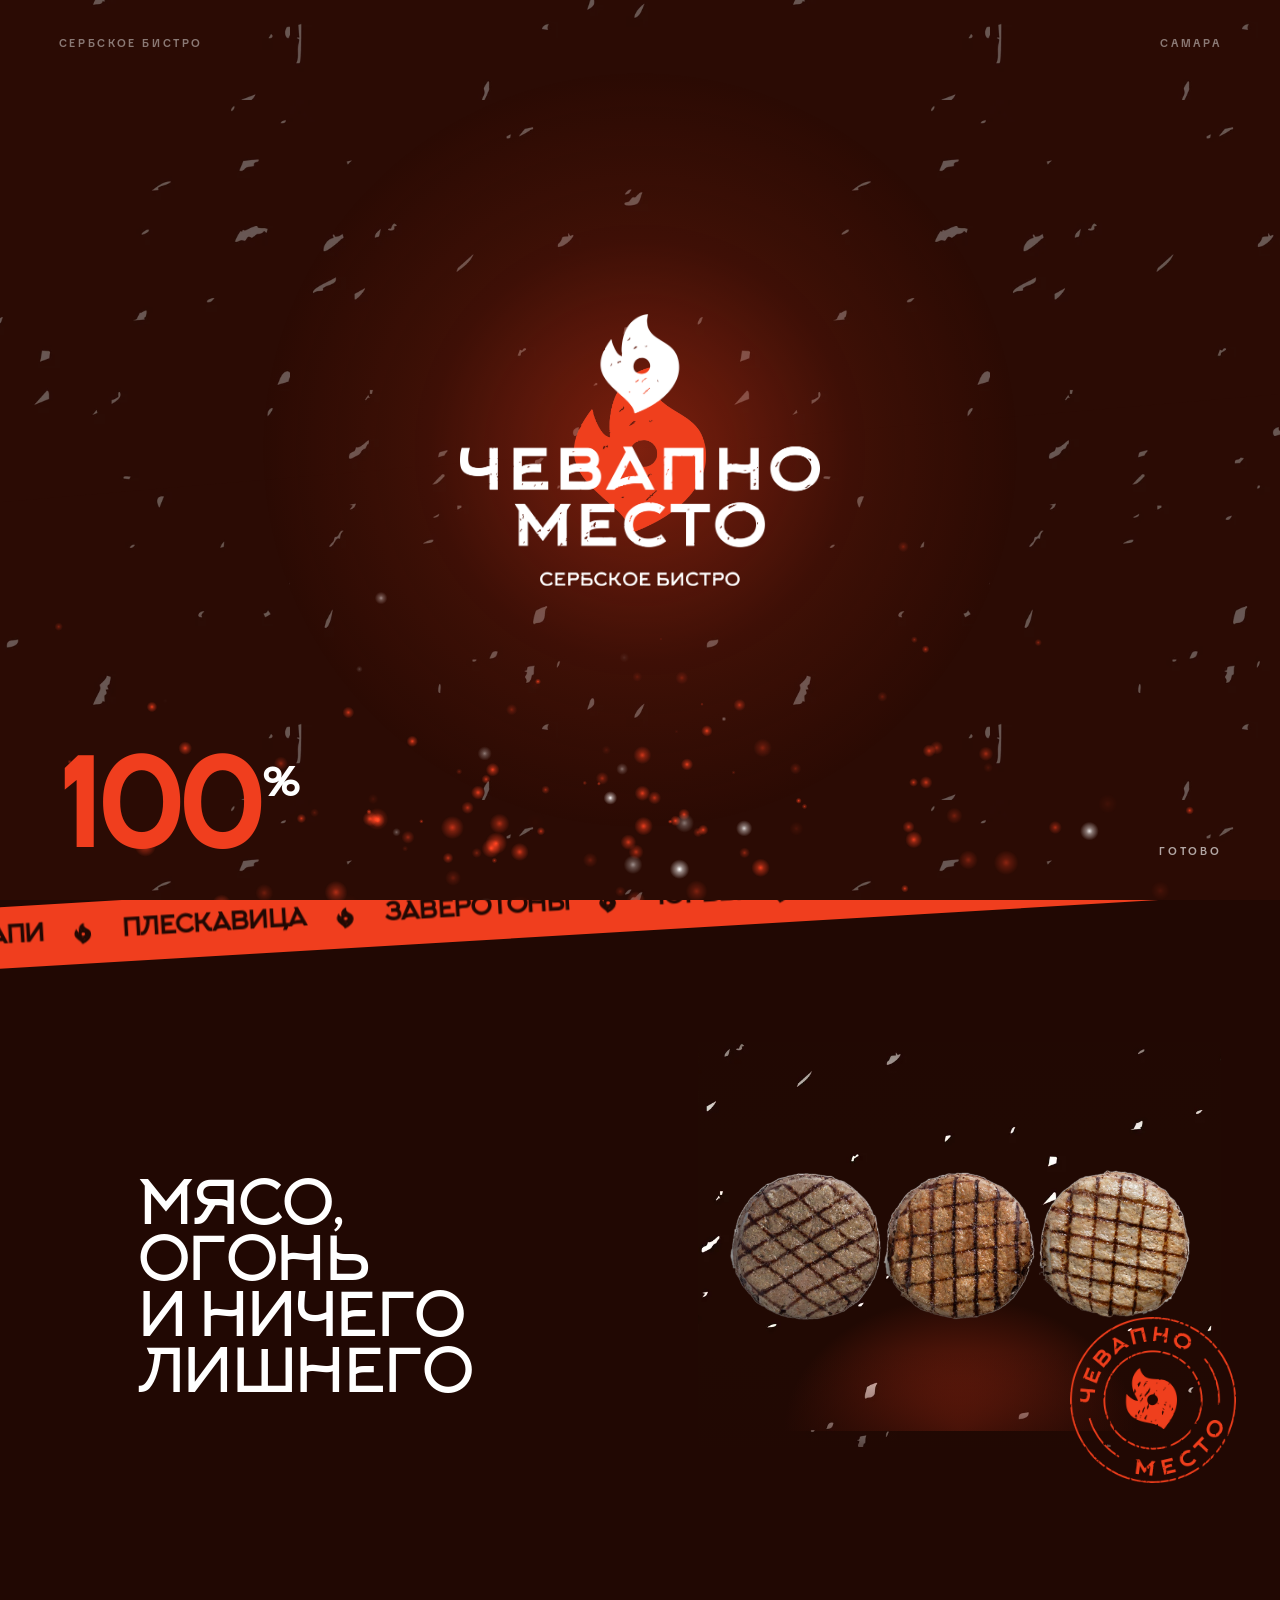
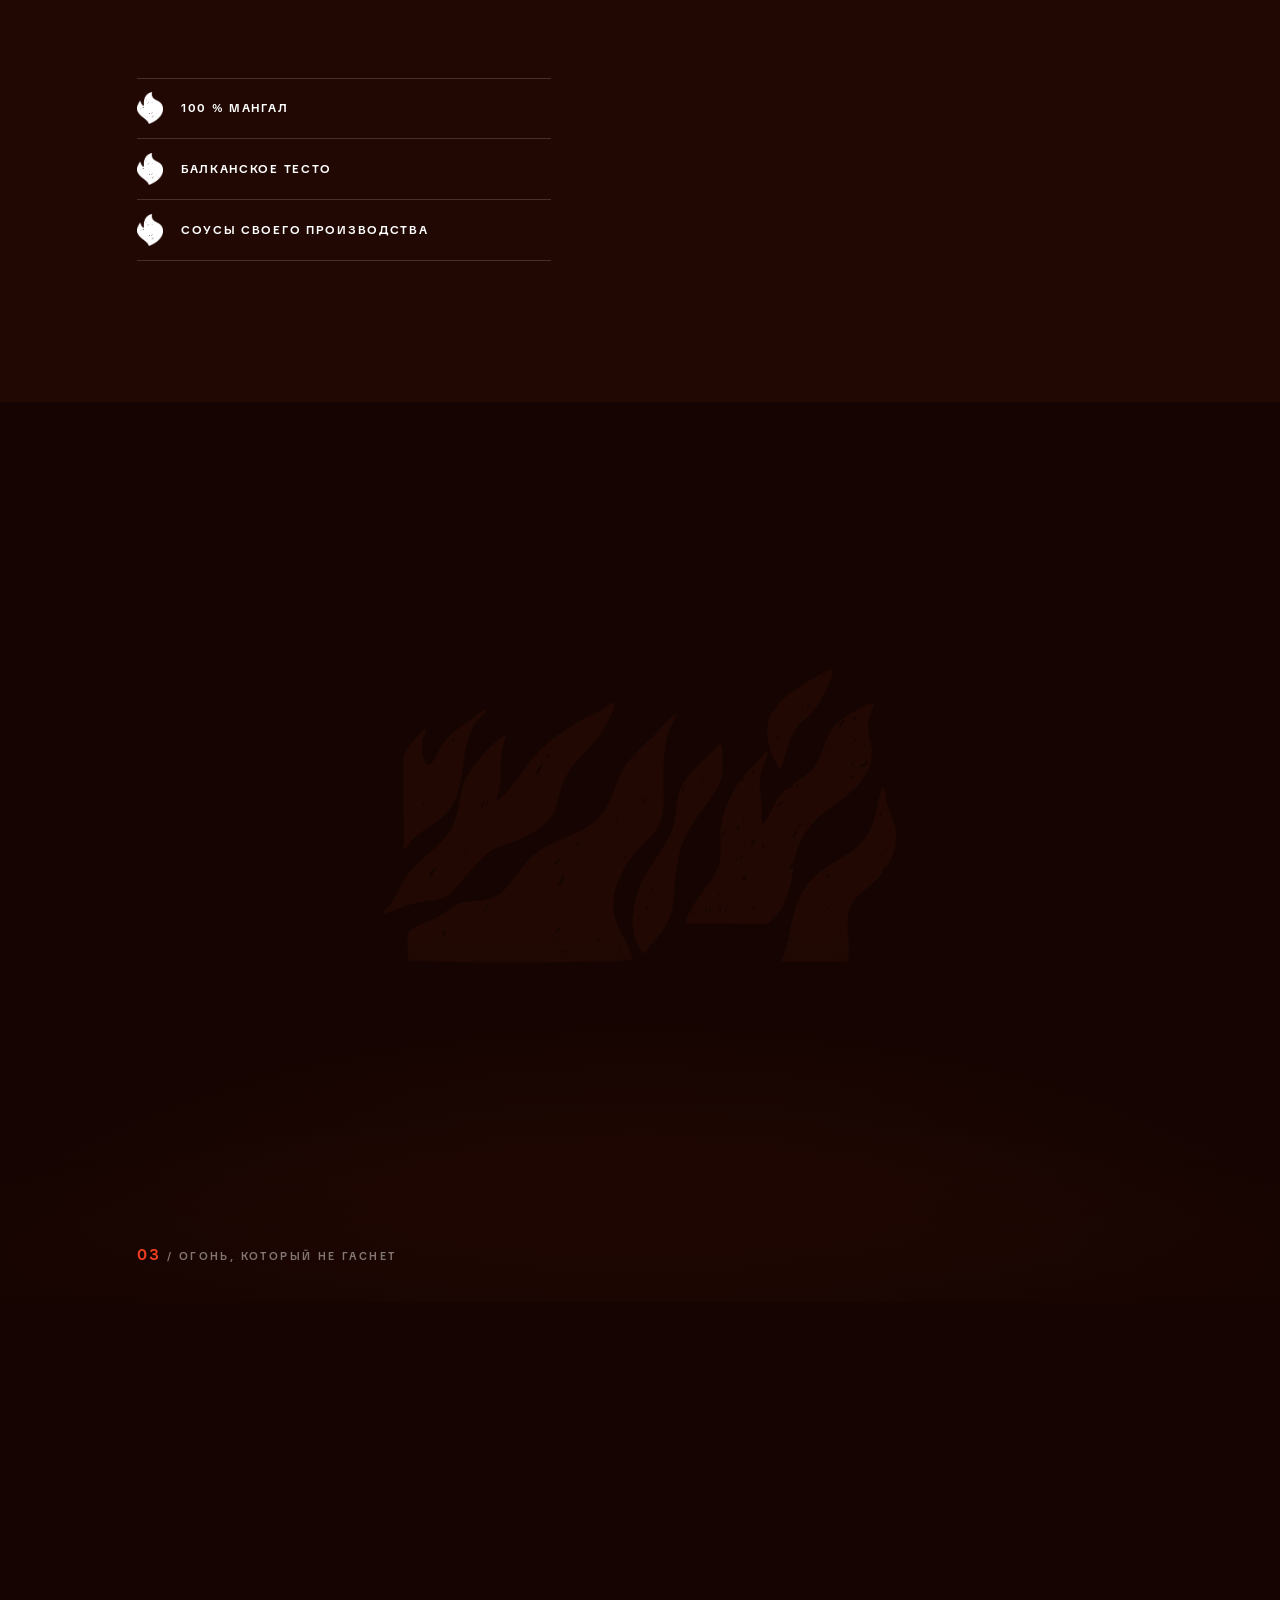
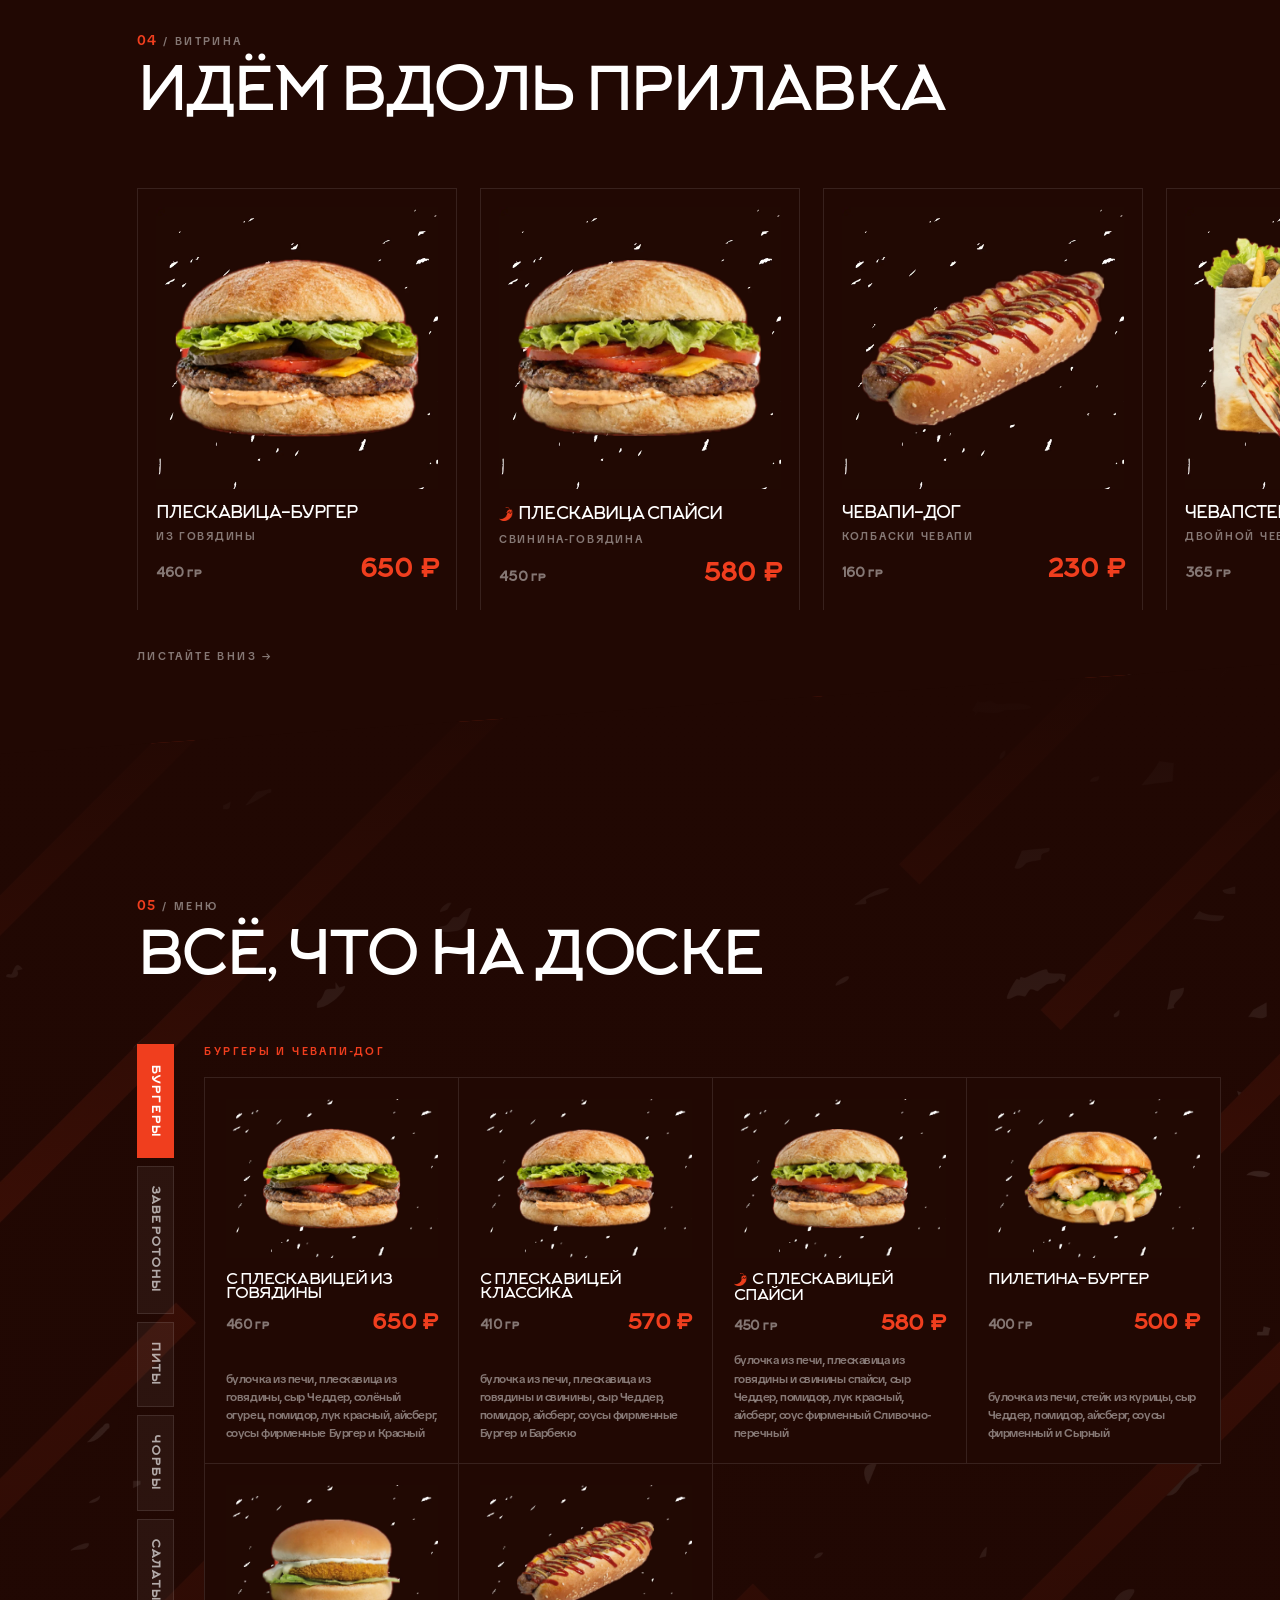
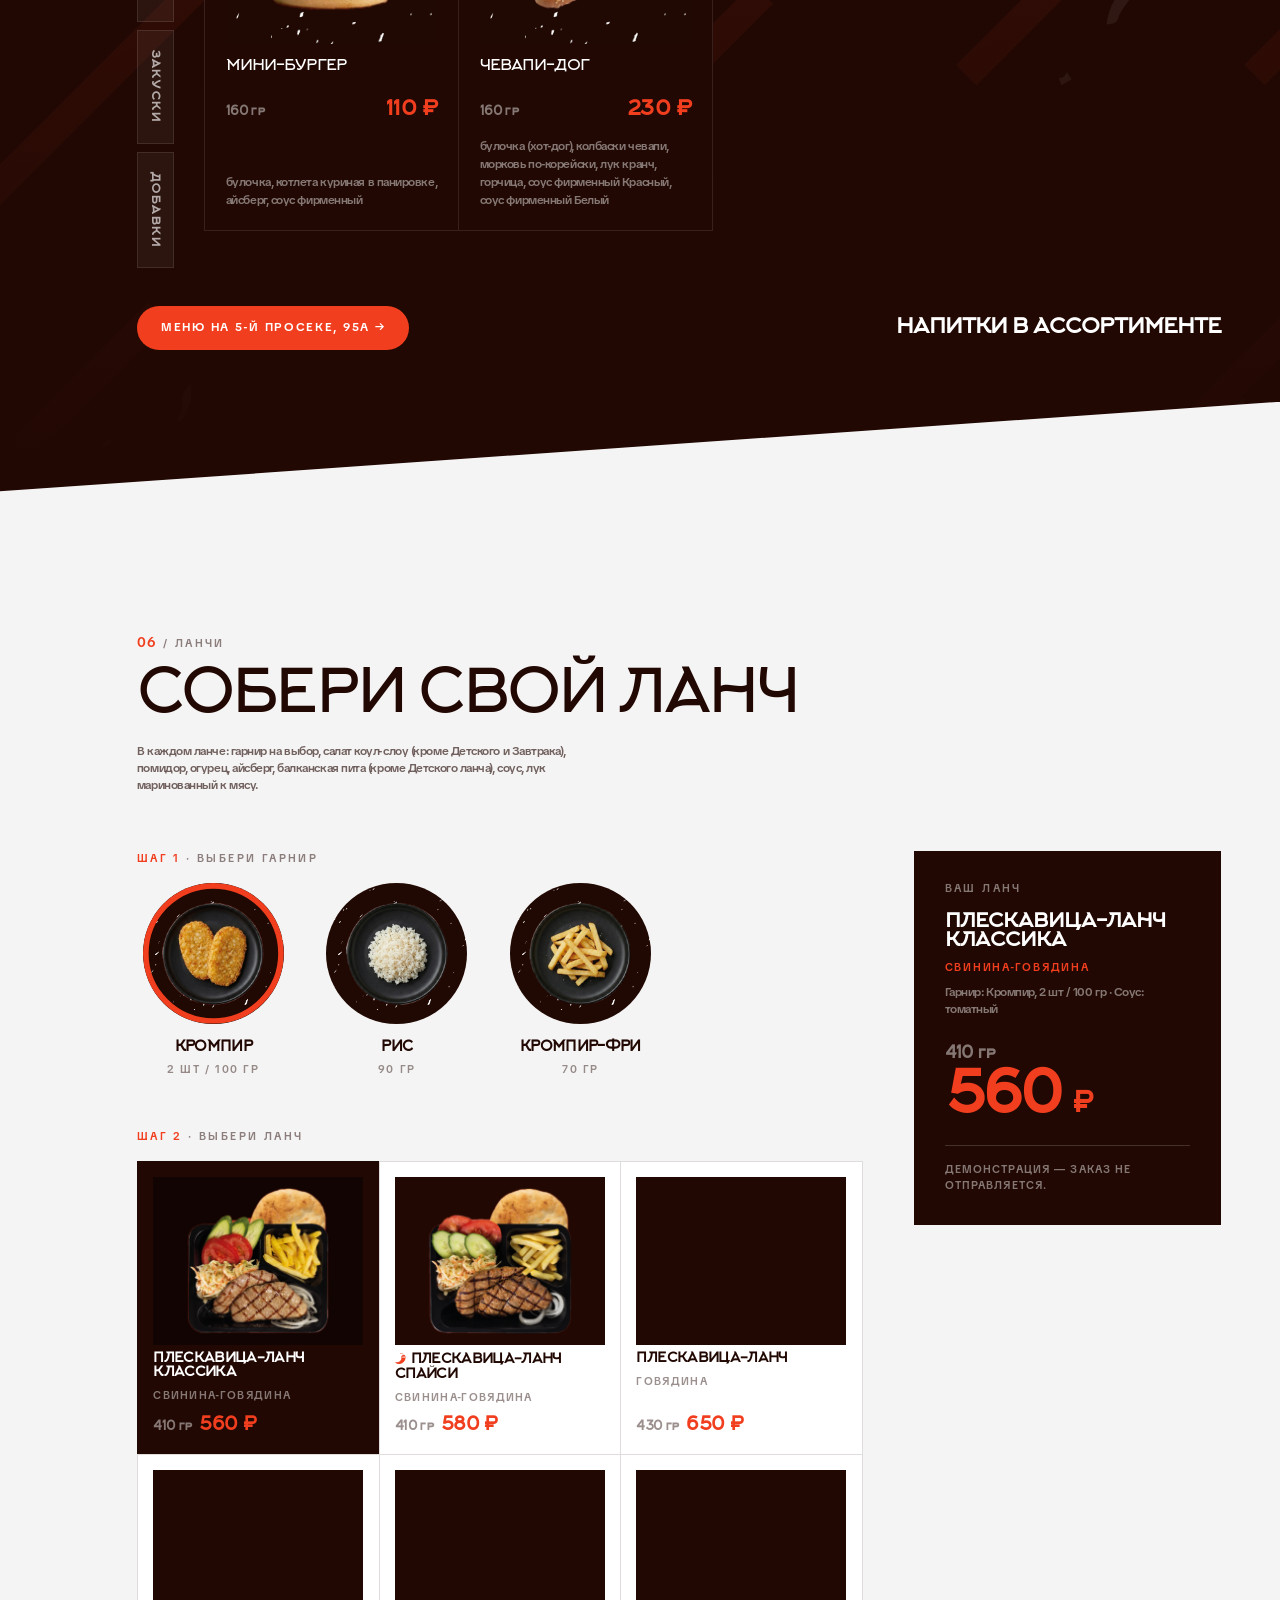
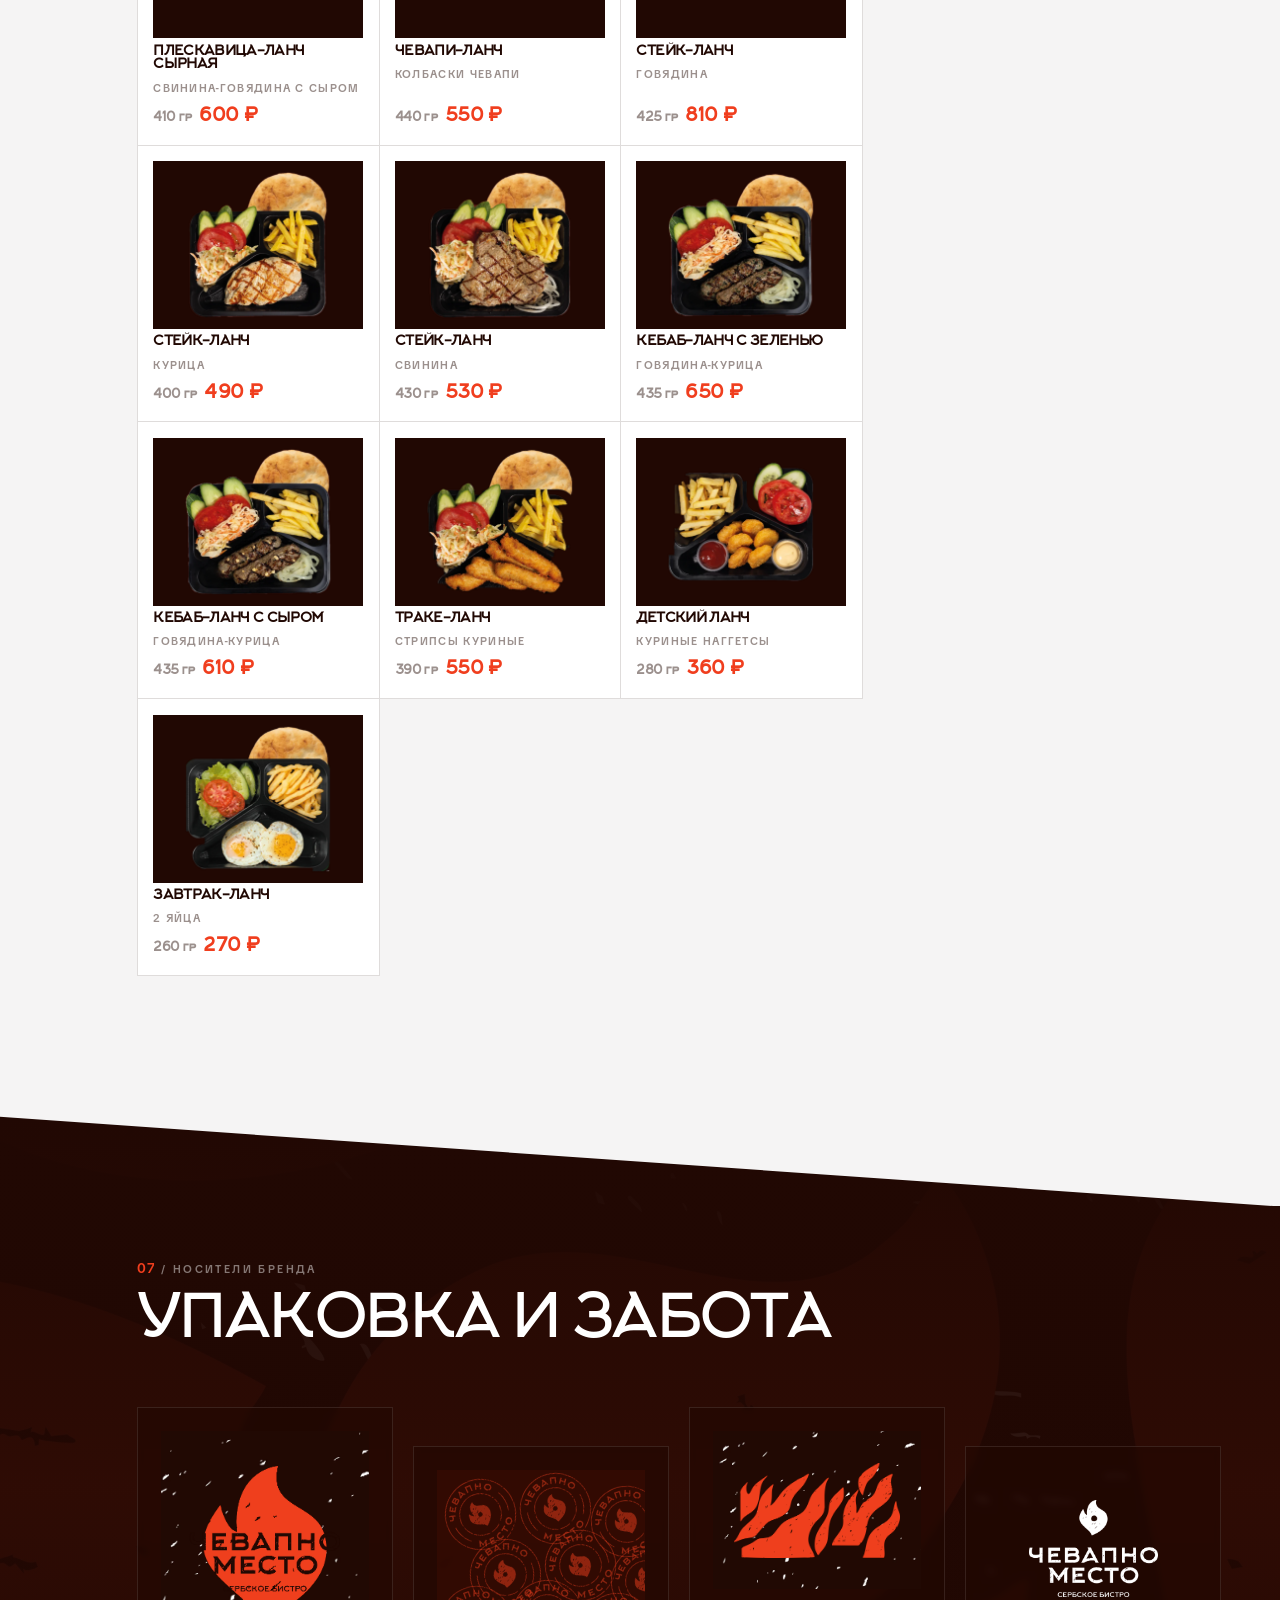
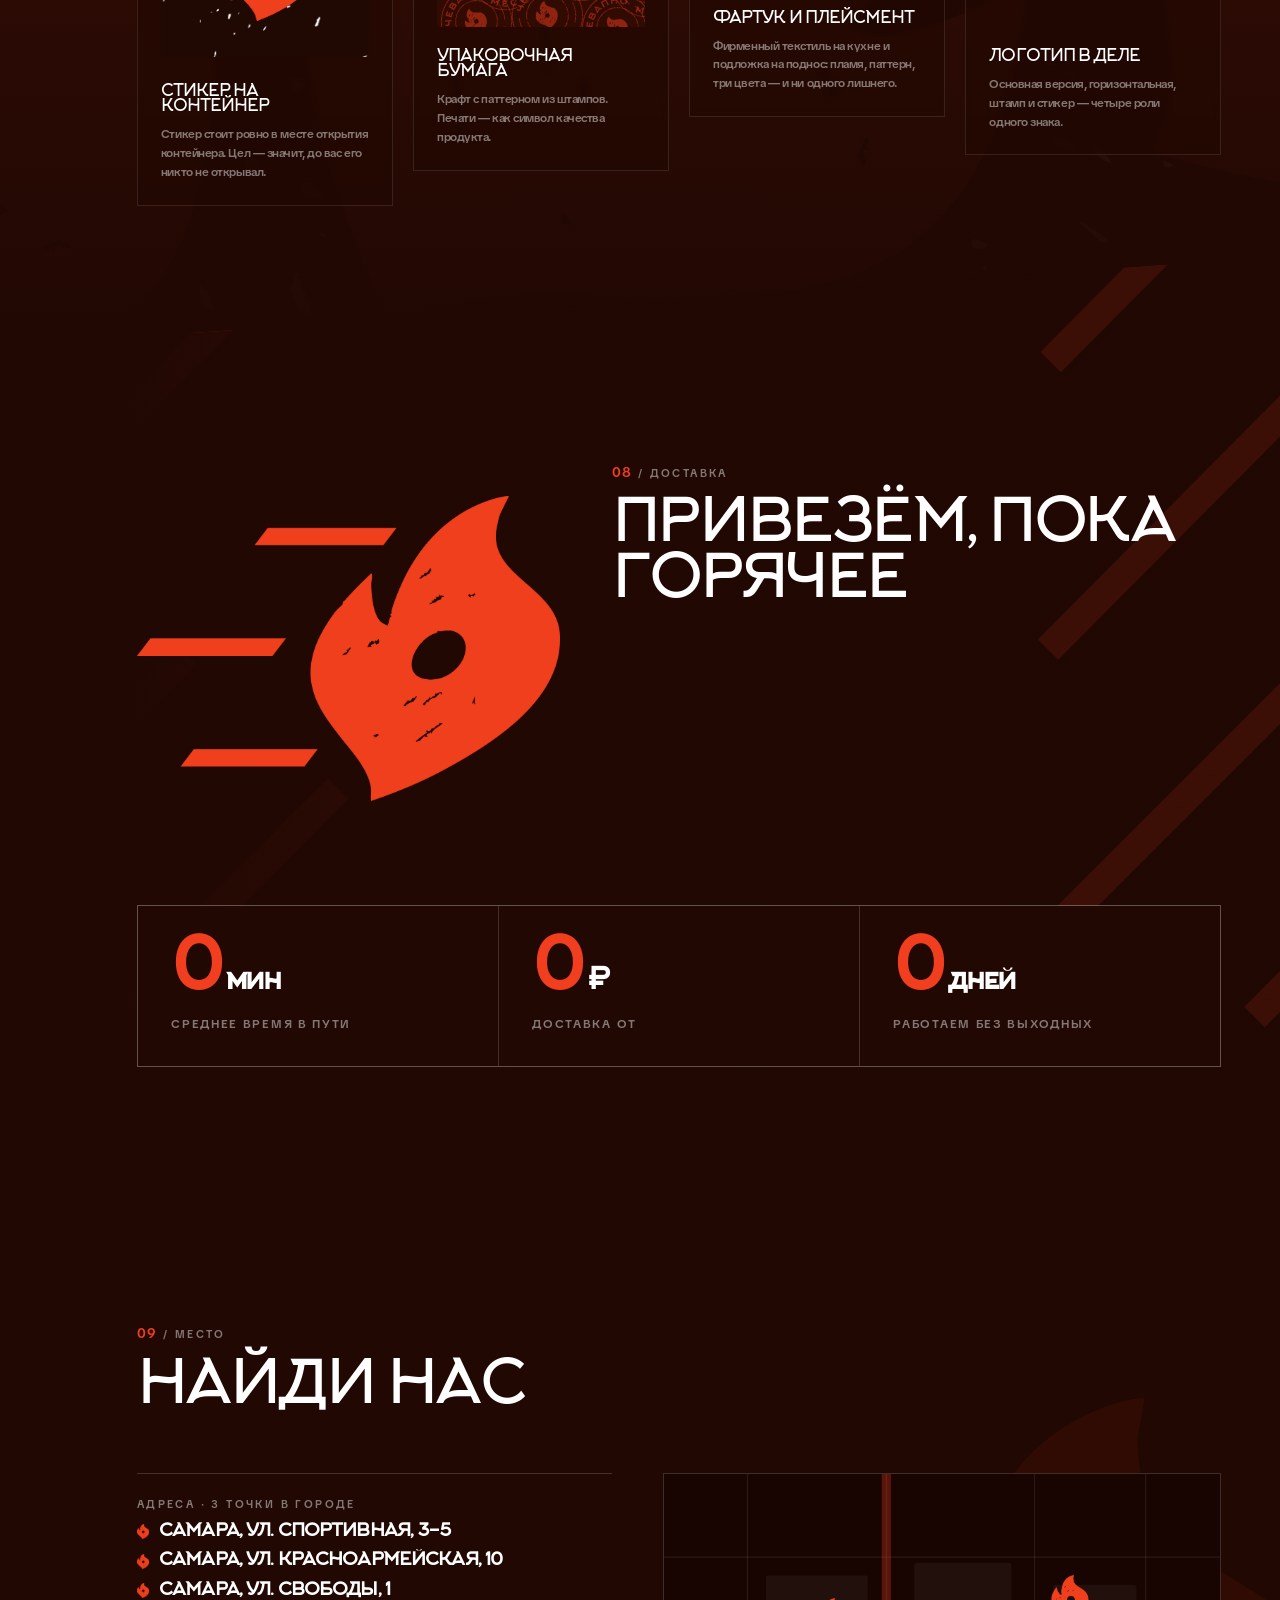
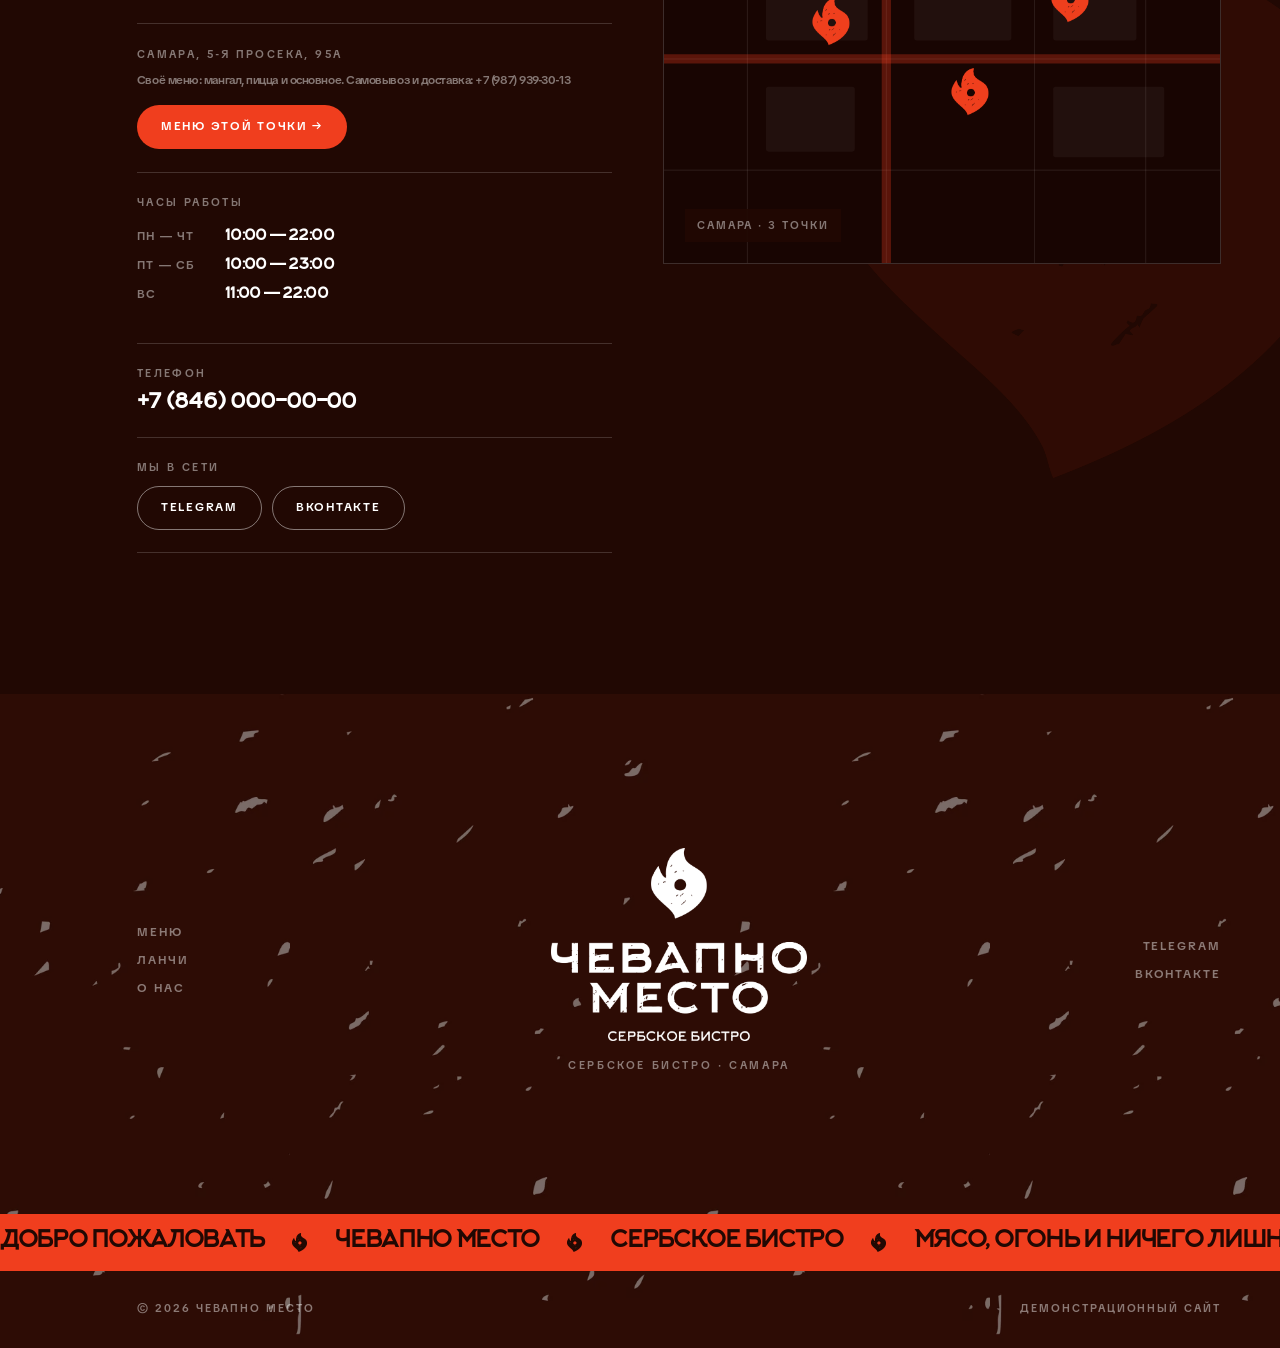
==== commit 0d862ff4: "Меню 5-й Просеки с админкой menu.html теперь меню отдельной точки (5-я Просека, 95а): мангал, пицца " ====
--- a/index.html
+++ b/index.html
@@ -63,7 +63,7 @@
     <img src="assets/img/logo-h-white.webp" alt="Чевапно Место, сербское бистро" width="300" height="39">
   </a>
   <nav class="header__nav" aria-label="Основная навигация">
-    <a href="menu.html">Меню</a>
+    <a href="#menu">Меню</a>
     <a href="#lunch">Ланчи</a>
     <a href="#about">О нас</a>
     <a href="#delivery">Доставка</a>
@@ -76,7 +76,7 @@
 </header>
 
 <div class="mobilenav" id="mobilenav" aria-hidden="true">
-  <a href="menu.html">Меню</a>
+  <a href="#menu">Меню</a>
   <a href="#lunch">Ланчи</a>
   <a href="#about">О нас</a>
   <a href="#delivery">Доставка</a>
@@ -214,7 +214,7 @@
     <div class="menu__panels" id="menuPanels"></div>
   </div>
   <div class="menu__bottom">
-    <a class="btn btn--red" href="menu.html" data-magnetic>Открыть всё меню</a>
+    <a class="btn btn--red" href="menu.html" data-magnetic>Меню на 5-й Просеке, 95а →</a>
     <p class="menu__foot" id="menuFoot"></p>
   </div>
 </section>
@@ -374,7 +374,7 @@
   <div class="footer__grain" aria-hidden="true"></div>
   <div class="footer__top">
     <nav class="footer__nav" aria-label="Разделы">
-      <a href="menu.html">Меню</a>
+      <a href="#menu">Меню</a>
       <a href="#lunch">Ланчи</a>
       <a href="#about">О нас</a>
     </nav>
--- a/css/style.css
+++ b/css/style.css
@@ -1196,6 +1196,7 @@
 .hours dt { font-size: var(--fs-small); color: var(--w-45); min-width: 6em; letter-spacing: .1em; text-transform: uppercase; }
 .hours dd { margin: 0; font-family: 'Arkhip', sans-serif; letter-spacing: -.04em; font-size: clamp(.95rem, 1.14vw, 1.14rem); }
 .sociallinks { display: flex; flex-wrap: wrap; gap: 10px; }
+.infoblock__note + .sociallinks { margin-top: 16px; }
 
 .map {
   position: relative;
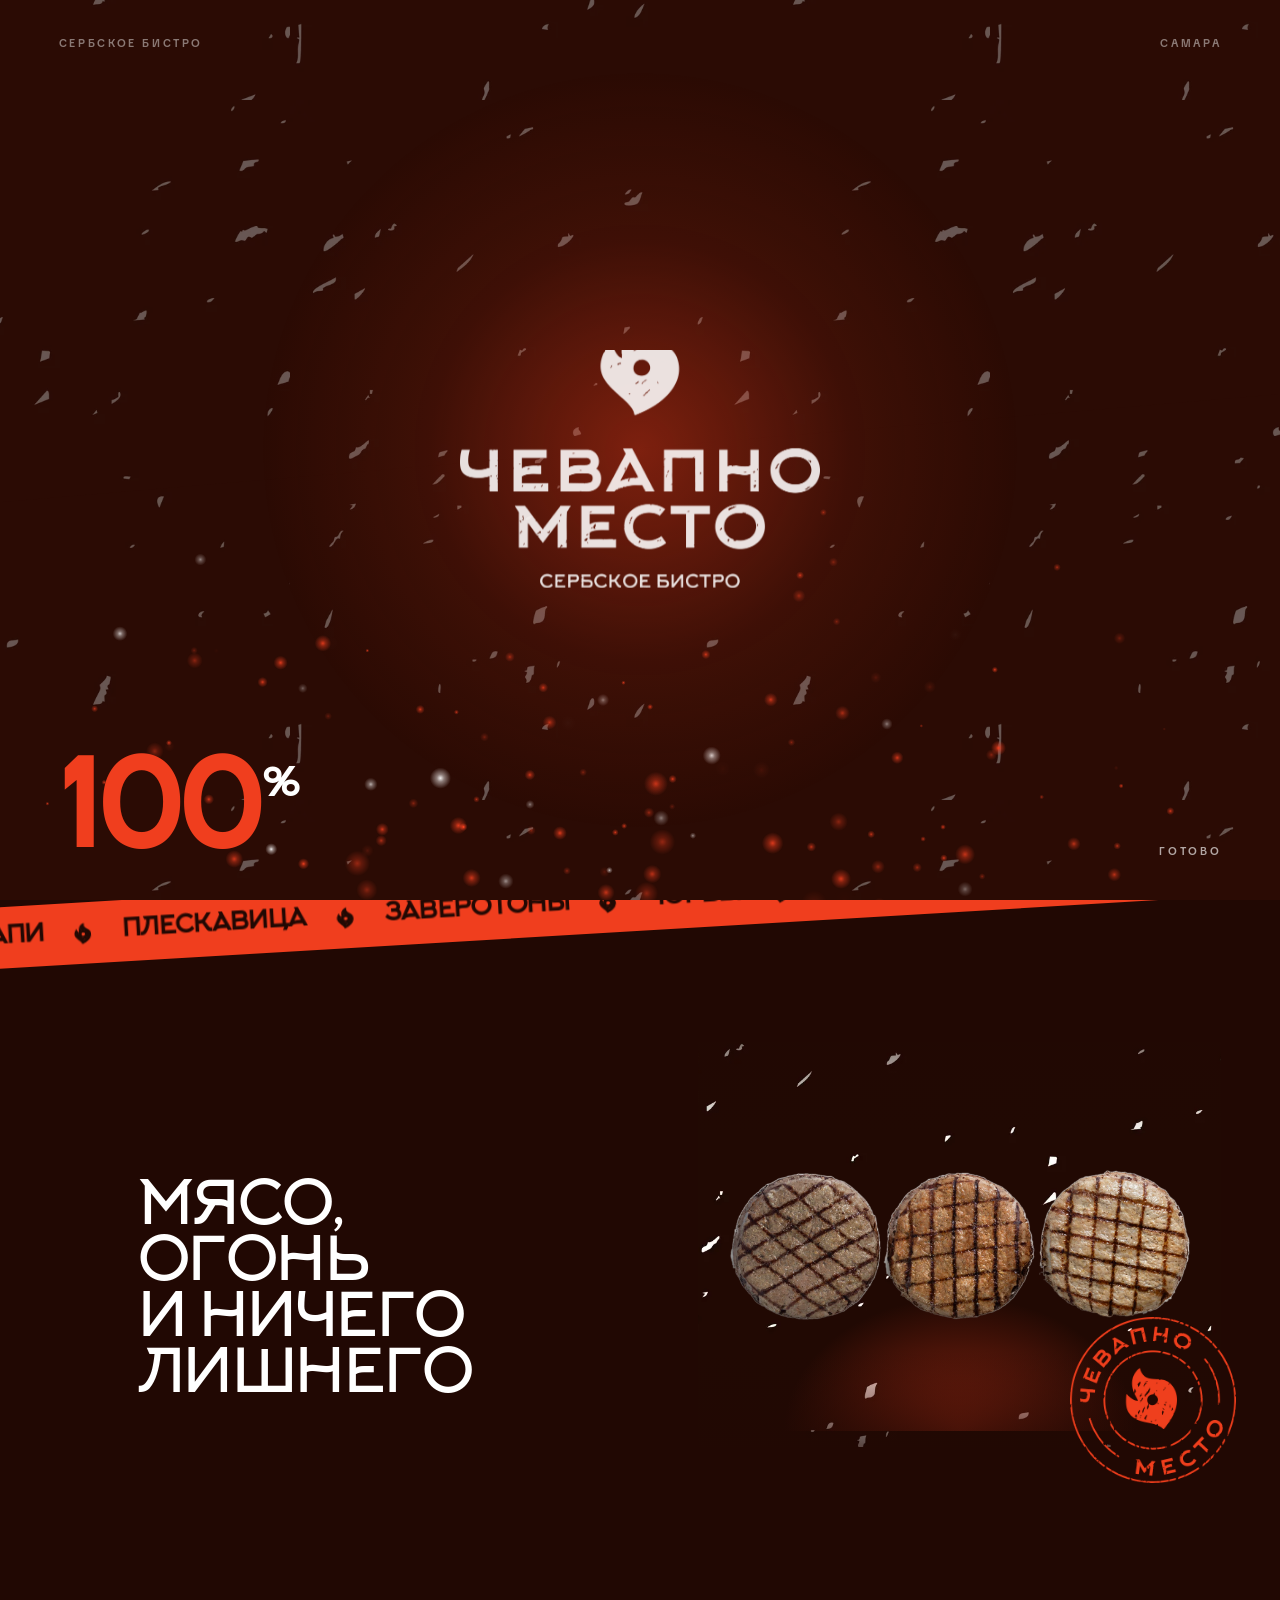
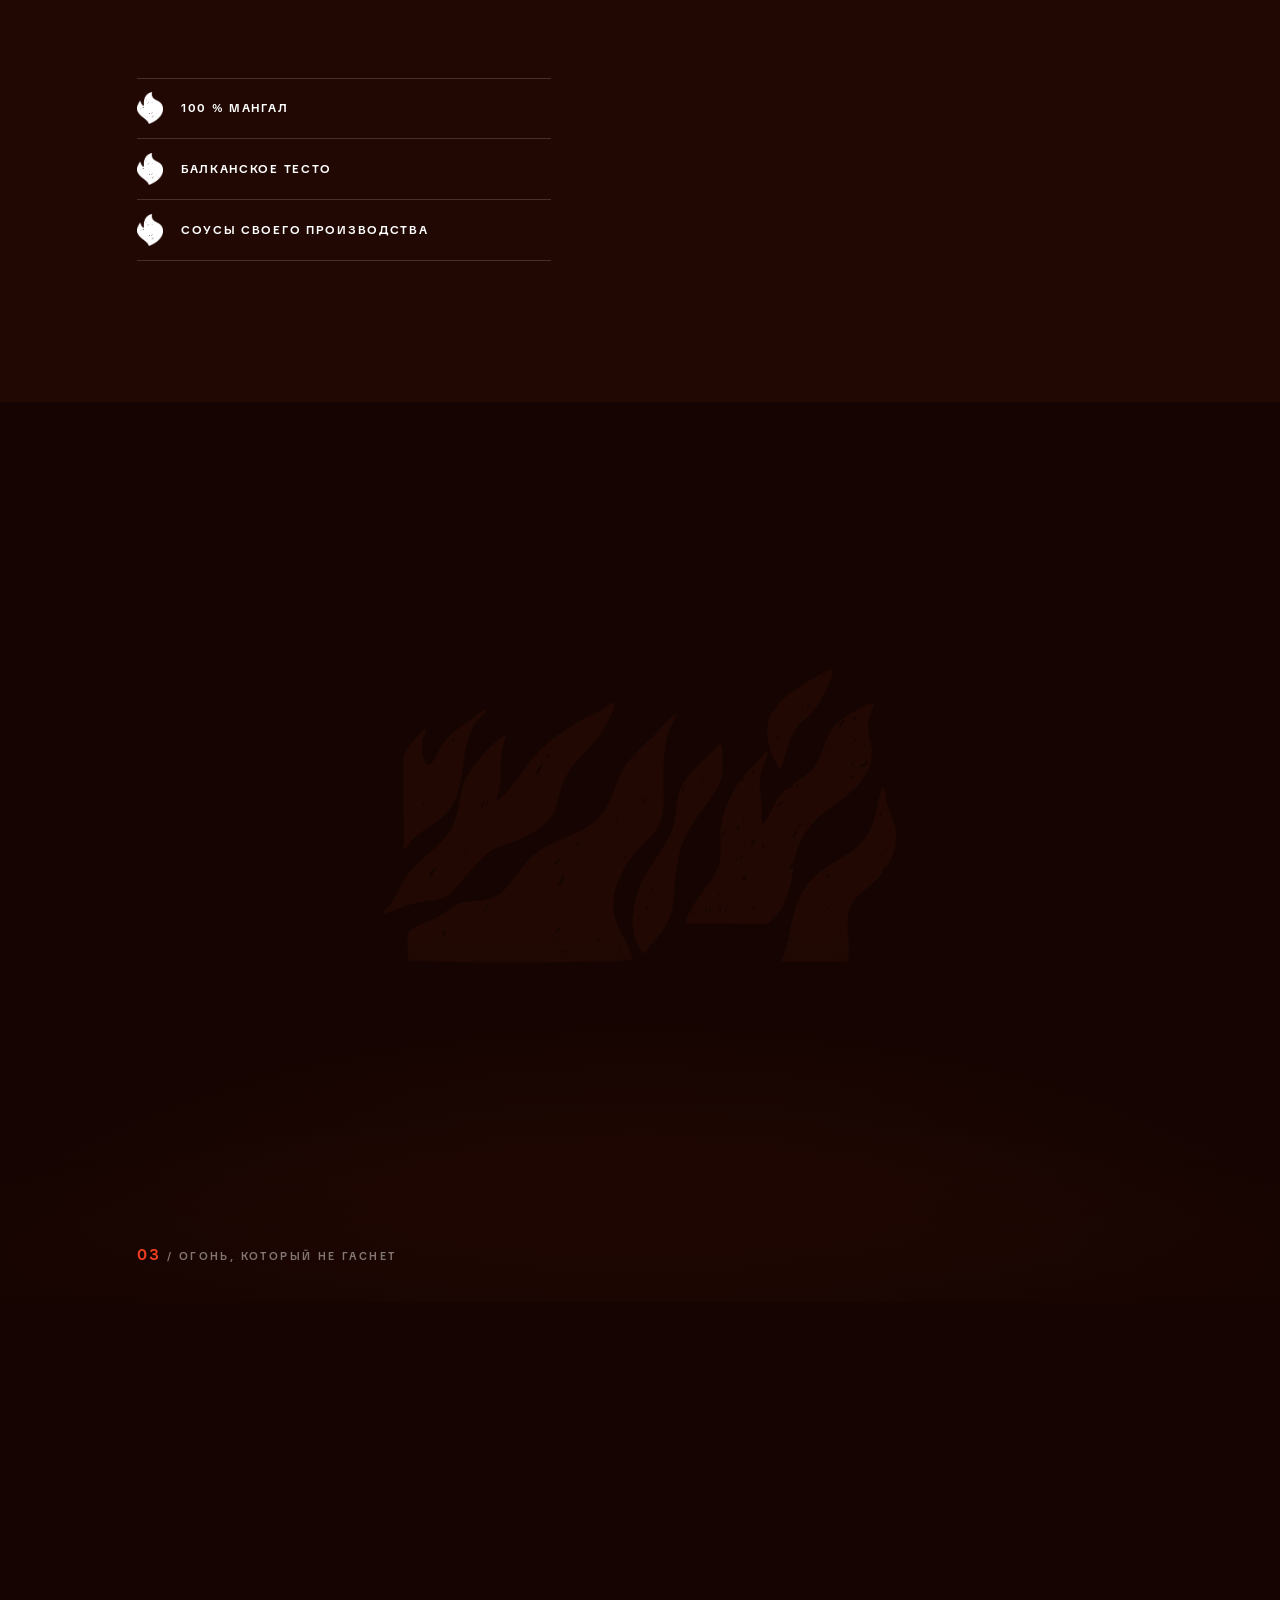
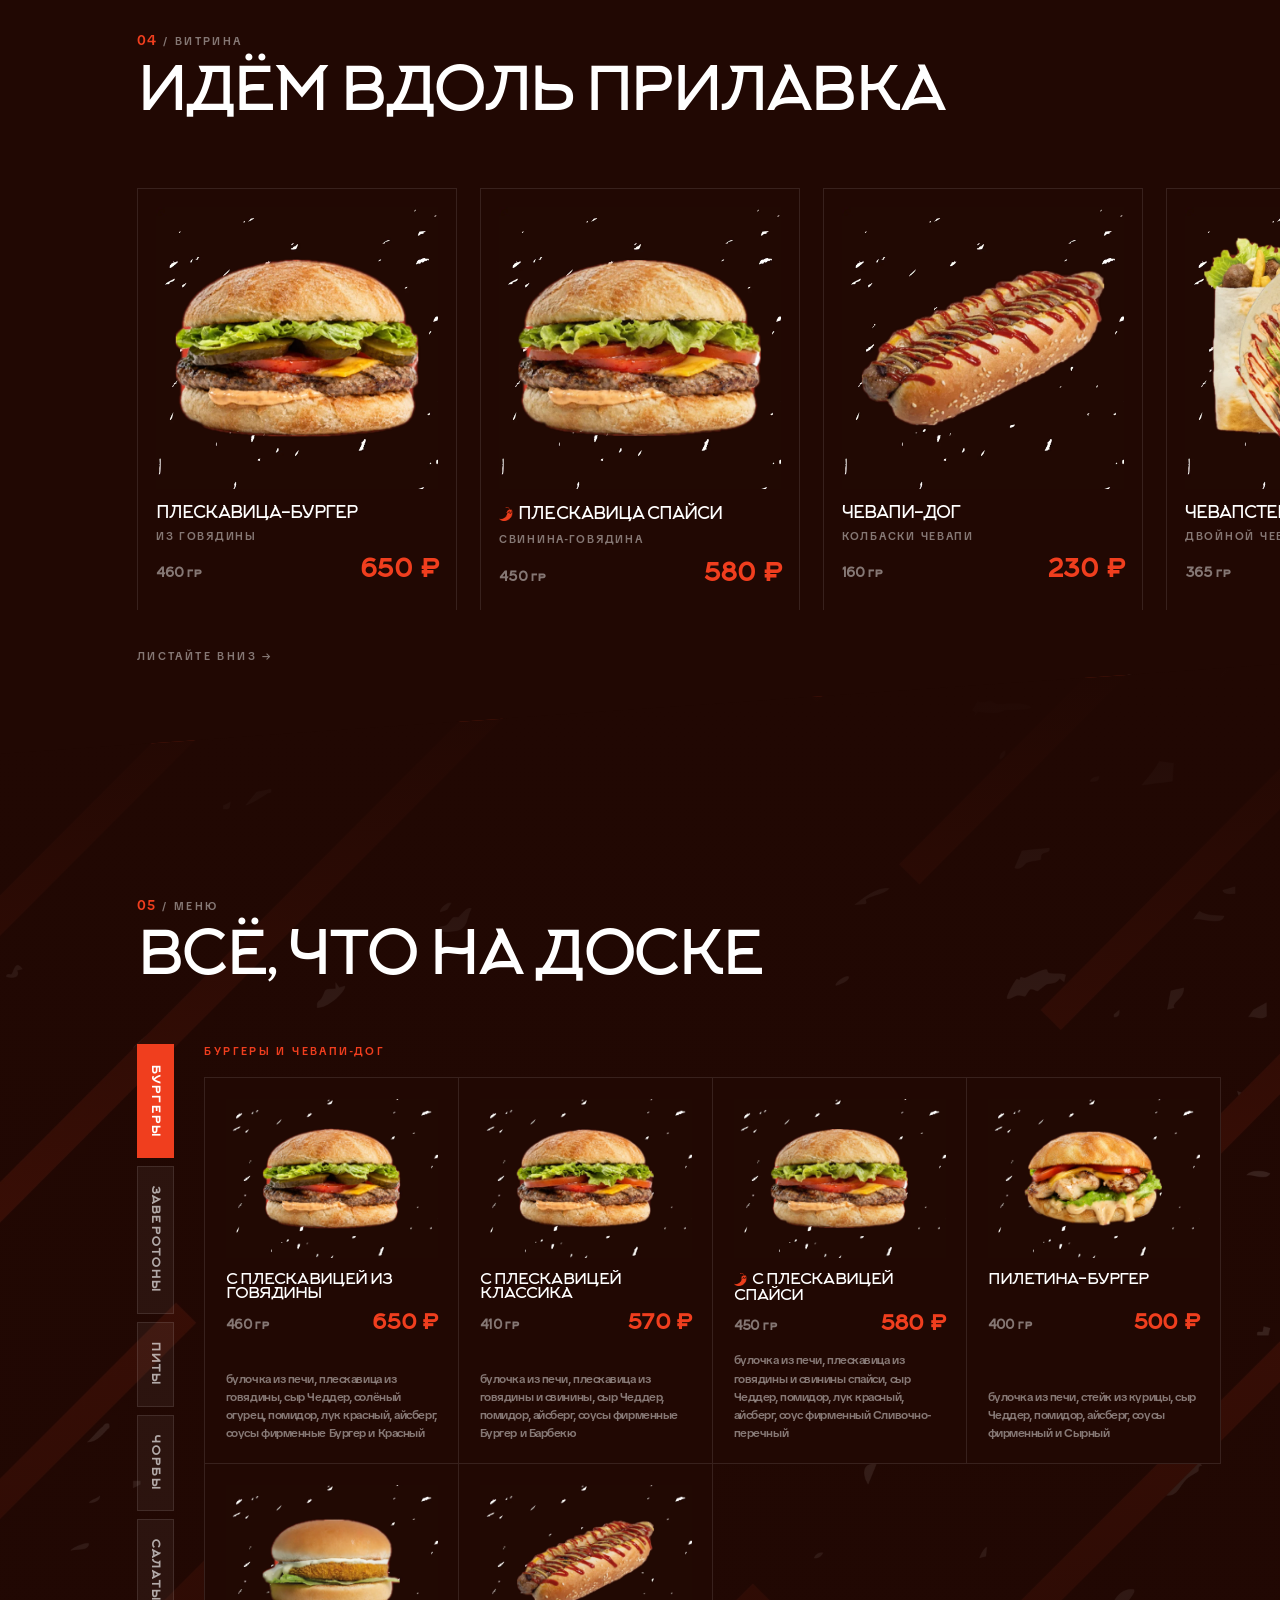
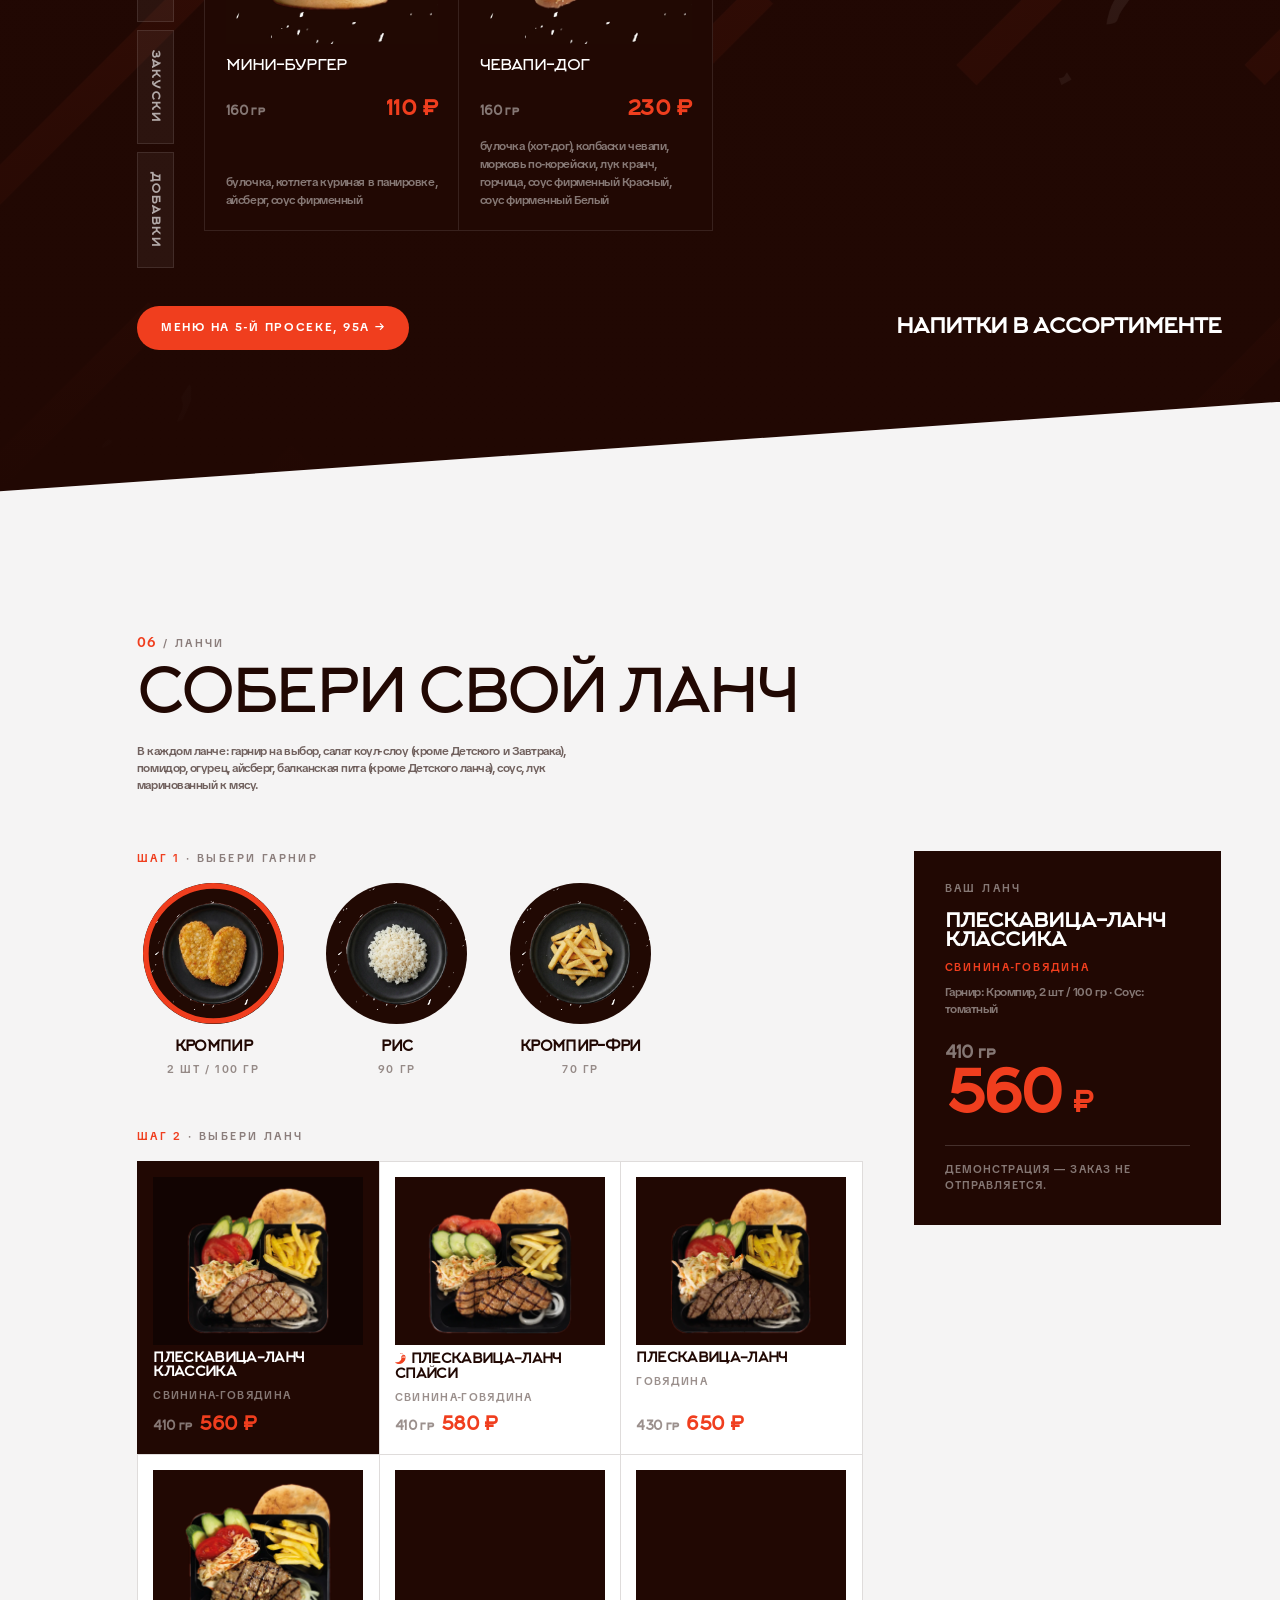
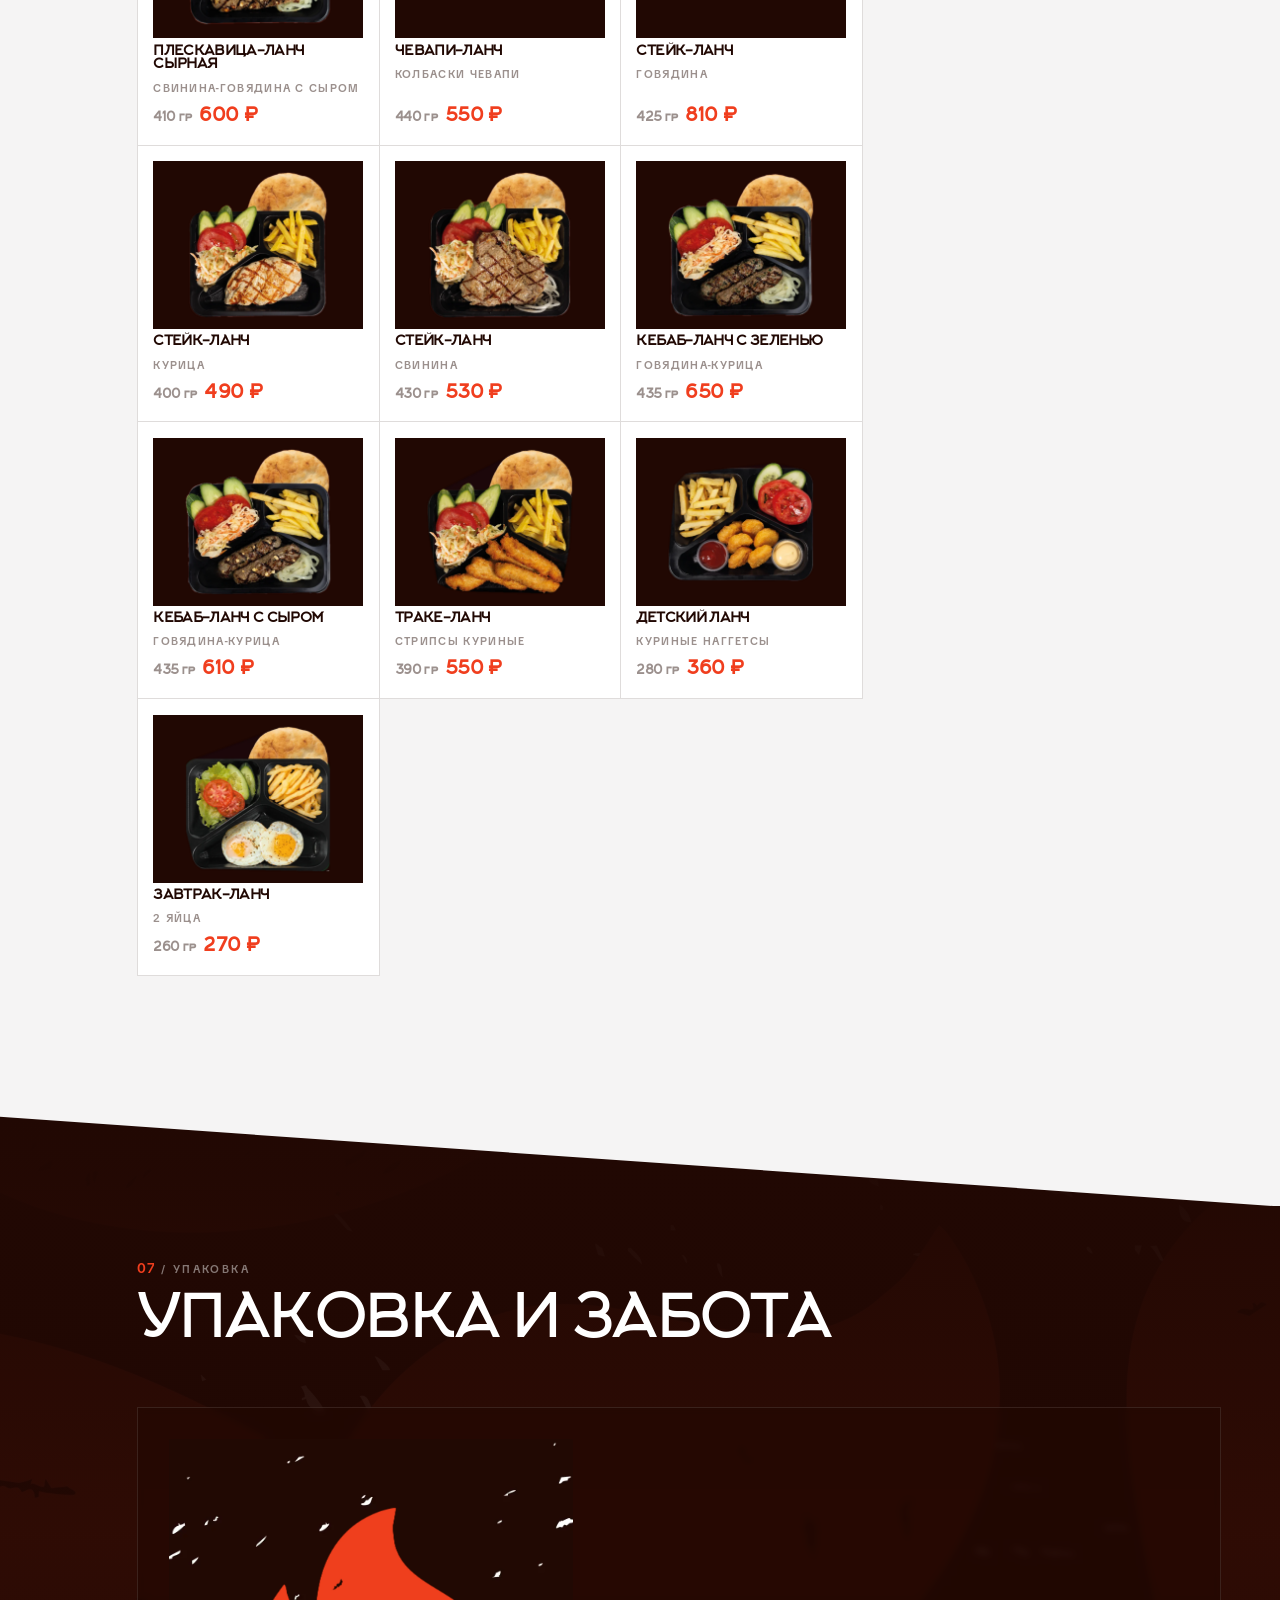
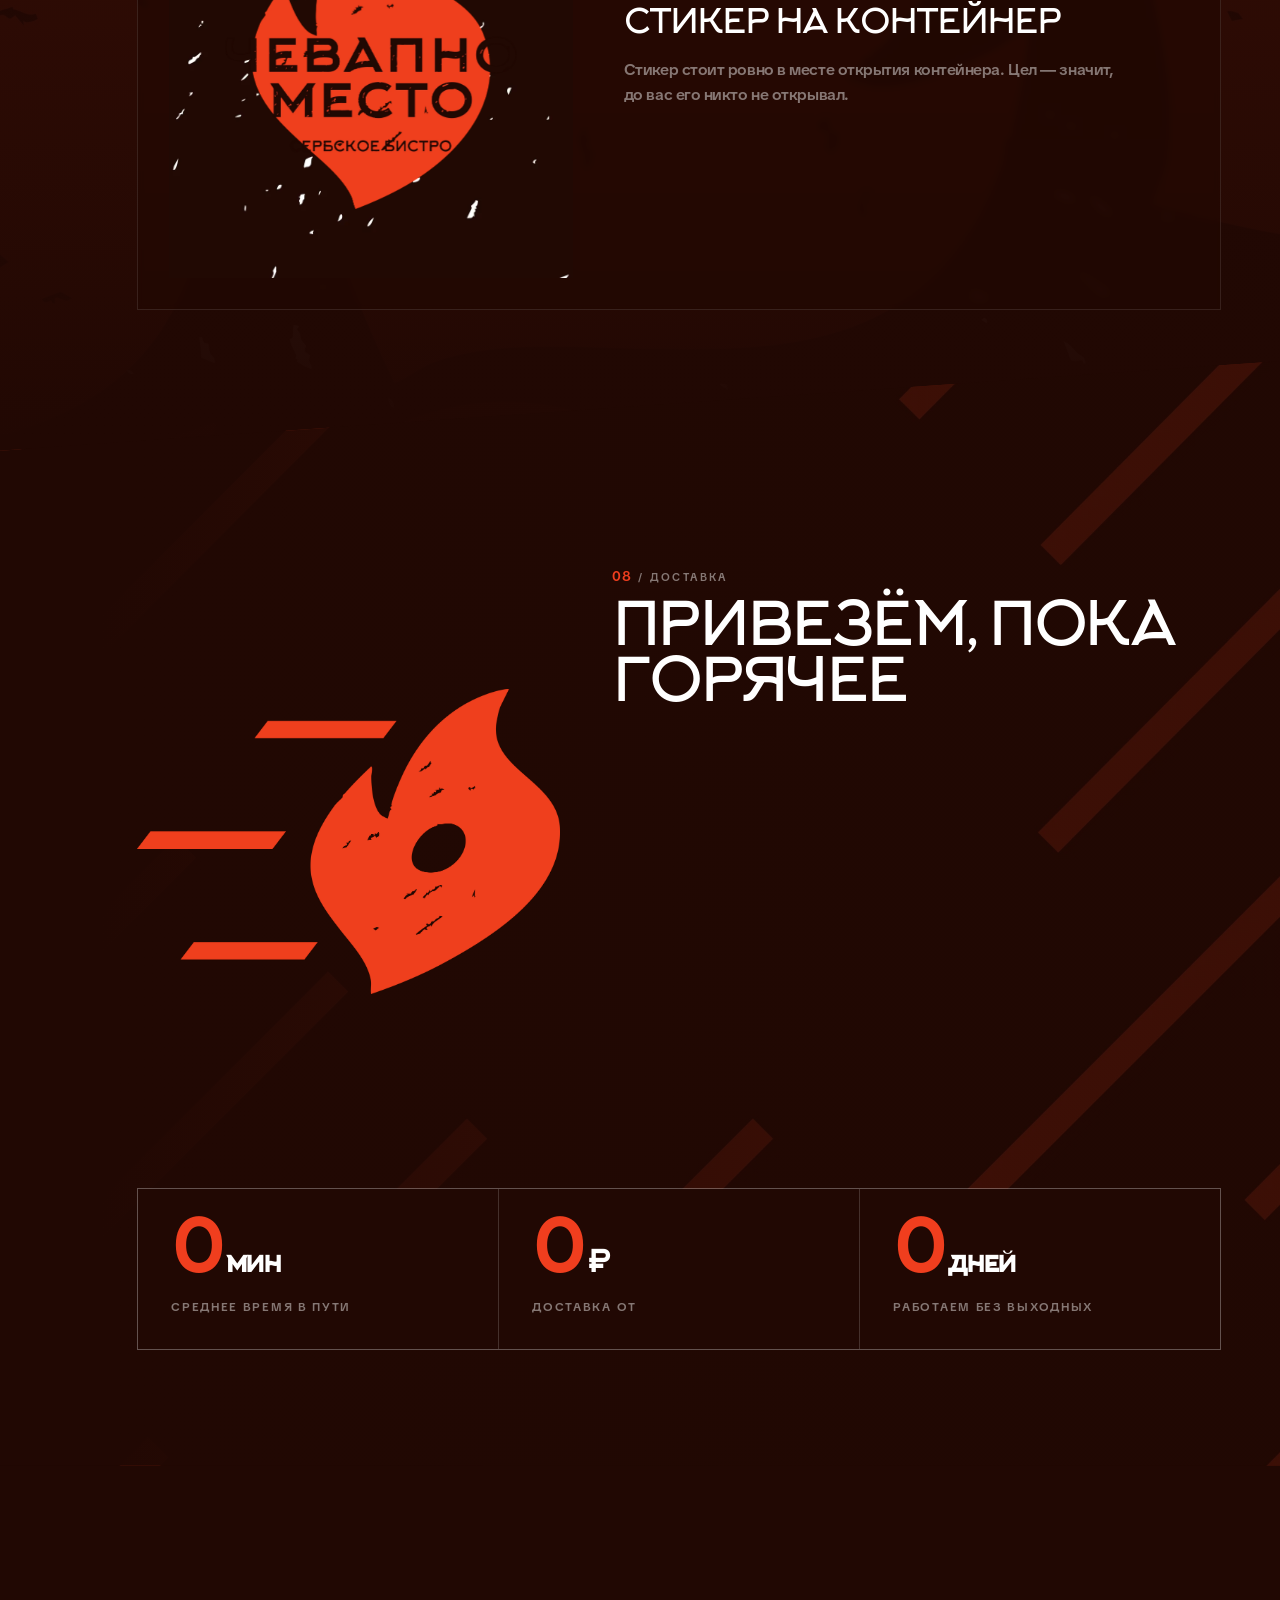
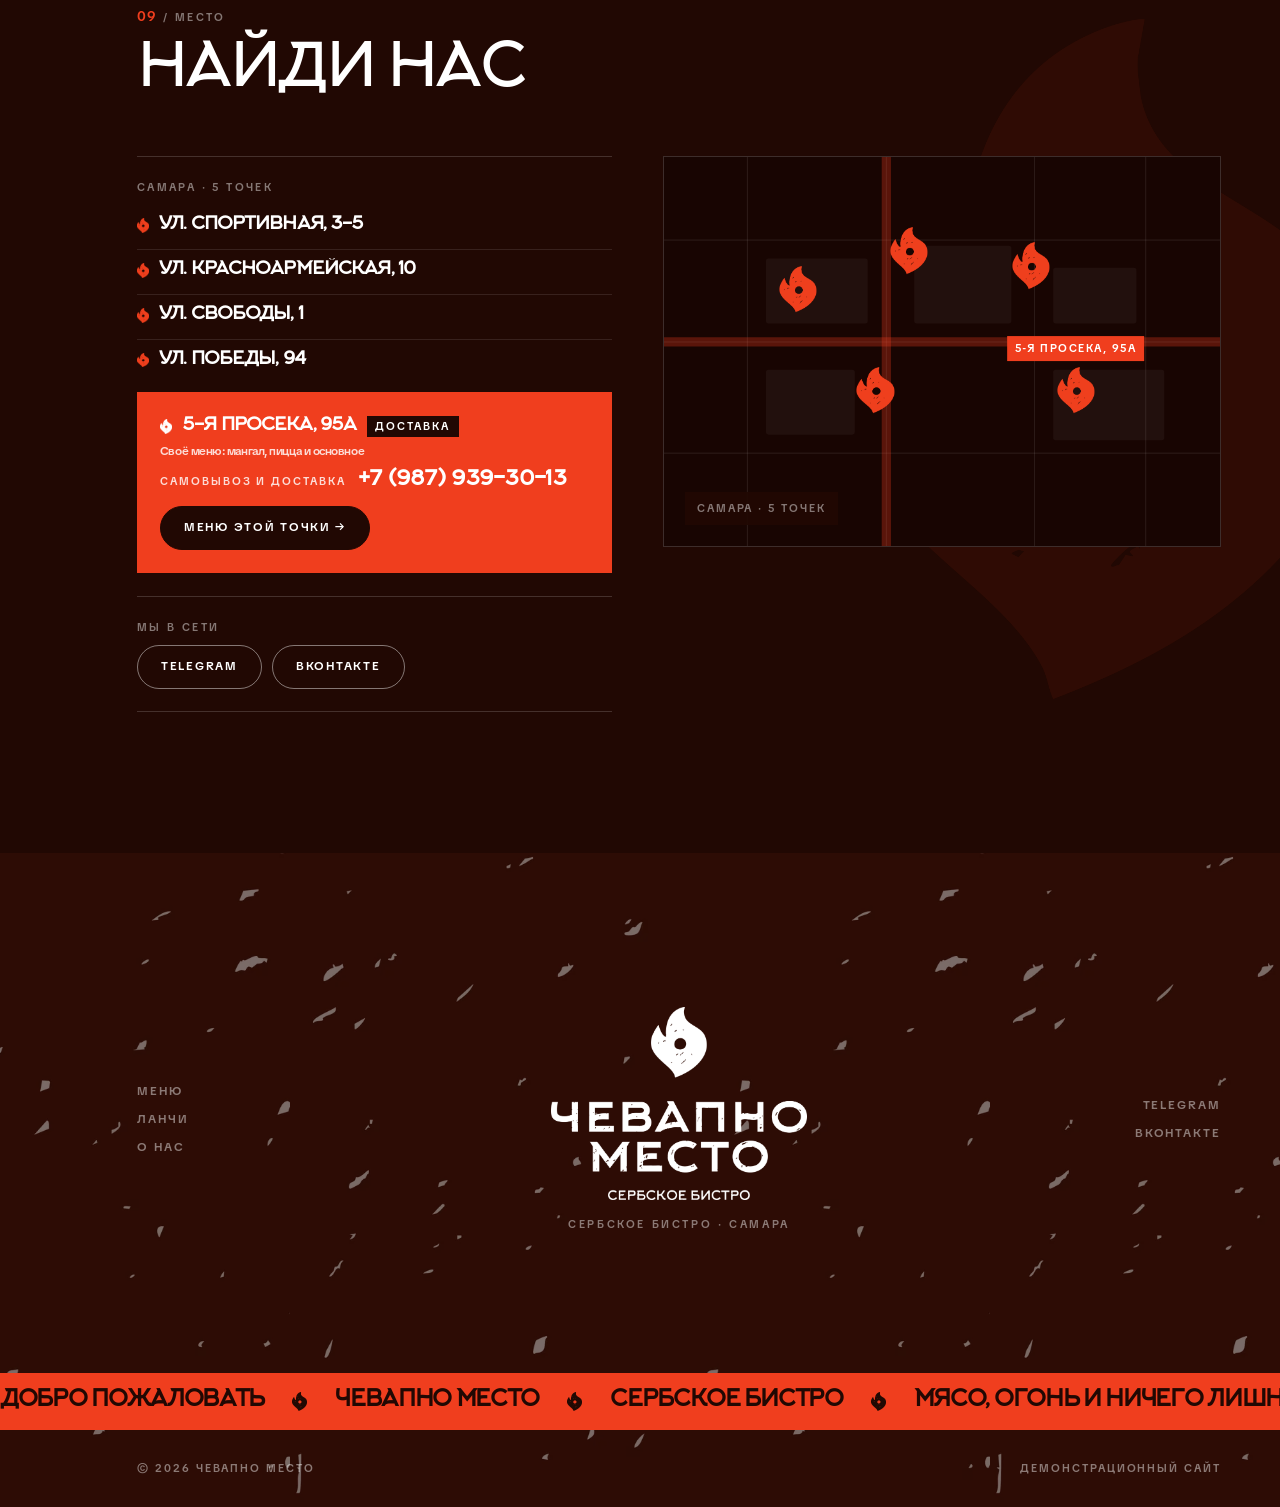
==== commit 45fbafa2: "Правки клиента: 5 точек, доставка с Просеки, бургер в шапке меню, убраны 3 карточки упаковки, дореза" ====
--- a/index.html
+++ b/index.html
@@ -257,7 +257,7 @@
 <section class="care" id="care" data-section="07" data-name="Упаковка">
   <div class="care__bg" aria-hidden="true"><img src="assets/img/bg-9.webp" alt=""></div>
   <div class="care__head">
-    <p class="eyebrow"><b>07</b> / Носители бренда</p>
+    <p class="eyebrow"><b>07</b> / Упаковка</p>
     <h2 class="h-sec reveal-mask">Упаковка и забота</h2>
   </div>
 
@@ -272,33 +272,10 @@
           <img src="assets/img/sticker-red.webp" alt="" width="380" height="394">
         </div>
       </div>
-      <h3 class="care__title">Стикер на контейнер</h3>
-      <p class="care__text">Стикер стоит ровно в месте открытия контейнера. Цел — значит, до вас его никто не открывал.</p>
-    </article>
-
-    <article class="care__card care__card--paper">
-      <div class="paper" id="paperStamps" aria-hidden="true"></div>
-      <h3 class="care__title">Упаковочная бумага</h3>
-      <p class="care__text">Крафт с паттерном из штампов. Печати — как символ качества продукта.</p>
-    </article>
-
-    <article class="care__card care__card--apron">
-      <div class="apron" aria-hidden="true">
-        <img src="assets/img/el-fire-red.webp" alt="" width="520" height="298">
-      </div>
-      <h3 class="care__title">Фартук и плейсмент</h3>
-      <p class="care__text">Фирменный текстиль на кухне и подложка на поднос: пламя, паттерн, три цвета — и ни одного лишнего.</p>
-    </article>
-
-    <article class="care__card care__card--logos">
-      <div class="logos" id="logoCarousel" aria-hidden="true">
-        <img src="assets/img/logo-main-white.webp" alt="" class="is-on">
-        <img src="assets/img/logo-h-white.webp" alt="">
-        <img src="assets/img/stamp-white.webp" alt="">
-        <img src="assets/img/sticker-white.webp" alt="">
-      </div>
-      <h3 class="care__title">Логотип в деле</h3>
-      <p class="care__text">Основная версия, горизонтальная, штамп и стикер — четыре роли одного знака.</p>
+      <div class="care__body">
+        <h3 class="care__title">Стикер на контейнер</h3>
+        <p class="care__text">Стикер стоит ровно в месте открытия контейнера. Цел — значит, до вас его никто не открывал.</p>
+      </div>
     </article>
   </div>
 </section>
@@ -314,6 +291,8 @@
       <p class="eyebrow"><b>08</b> / Доставка</p>
       <h2 class="h-sec reveal-mask">Привезём, пока горячее</h2>
       <p class="delivery__lead reveal-up">Пита не любит ждать. Собираем заказ сразу после того, как мясо сняли с углей, и закрываем контейнер фирменной пломбой.</p>
+      <div class="delivery__own reveal-up" id="deliveryOwn"></div>
+      <p class="delivery__or reveal-up">Или через Яндекс Еду</p>
       <div class="delivery__links reveal-up" id="deliveryLinks"></div>
     </div>
   </div>
@@ -348,19 +327,8 @@
             <rect x="420" y="230" width="120" height="76" rx="3"/>
           </g>
         </svg>
-        <!-- Три точки на карте — по числу адресов -->
-        <div class="map__pin map__pin--a">
-          <span class="map__pulse"></span>
-          <img src="assets/img/el-loc-red.webp" alt="" width="46" height="58">
-        </div>
-        <div class="map__pin map__pin--b">
-          <span class="map__pulse"></span>
-          <img src="assets/img/el-loc-red.webp" alt="" width="46" height="58">
-        </div>
-        <div class="map__pin map__pin--c">
-          <span class="map__pulse"></span>
-          <img src="assets/img/el-loc-red.webp" alt="" width="46" height="58">
-        </div>
+        <!-- Метки ставит js/main.js — по числу точек в CONTACTS.points -->
+        <div id="mapPins"></div>
         <p class="map__cap" id="mapCap"></p>
       </div>
     </div>
--- a/css/style.css
+++ b/css/style.css
@@ -1036,25 +1036,25 @@
 .care__bg::after { content: ''; position: absolute; inset: 0; background: linear-gradient(180deg, var(--dark) 0%, rgba(33,8,3,.6) 45%, var(--dark) 100%); }
 .care__head, .care__grid { position: relative; z-index: 1; max-width: var(--maxw); margin-left: auto; margin-right: auto; }
 .care__head { margin-bottom: clamp(34px, 4.4vw, 60px); }
-.care__grid {
-  display: grid;
-  grid-template-columns: repeat(4, 1fr);
-  gap: clamp(14px, 1.6vw, 26px);
-  align-items: start;
-}
+/* После правок клиента в секции одна карточка — стикер. Делаем её широкой:
+   надорванный стикер слева, текст справа */
+.care__grid { display: block; }
 .care__card {
   border: 1px solid var(--w-10);
-  padding: clamp(18px, 1.8vw, 28px);
+  padding: clamp(18px, 2.4vw, 40px);
   background: rgba(33,8,3,.55);
   backdrop-filter: blur(3px);
-  display: flex;
-  flex-direction: column;
-}
-/* Неровная сетка: карточки стоят на разной высоте, как masonry */
-.care__card--paper { margin-top: clamp(20px, 3vw, 52px); }
-.care__card--logos { margin-top: clamp(20px, 3vw, 52px); }
-.care__title { font-size: clamp(1rem, 1.24vw, 1.28rem); margin: 0 0 .6em; }
-.care__text { font-size: var(--fs-small); color: var(--w-45); line-height: 1.55; }
+}
+.care__card--seal {
+  display: grid;
+  grid-template-columns: minmax(0, 5fr) minmax(0, 7fr);
+  gap: clamp(22px, 4vw, 72px);
+  align-items: center;
+}
+.care__card--seal .seal { margin-bottom: 0; width: 100%; max-width: 460px; justify-self: center; }
+.care__body { max-width: 34em; }
+.care__title { font-size: clamp(1.4rem, 2.6vw, 2.6rem); margin: 0 0 .5em; }
+.care__text { font-size: clamp(1rem, 1.2vw, 1.2rem); color: var(--w-45); line-height: 1.55; }
 
 .seal {
   position: relative;
@@ -1083,30 +1083,6 @@
   opacity: 0;
   white-space: nowrap;
 }
-
-.paper {
-  aspect-ratio: 1.32;
-  margin-bottom: clamp(16px, 1.8vw, 24px);
-  position: relative;
-  overflow: hidden;
-  background: rgba(240,62,30,.06);
-  will-change: transform;
-}
-.paper img { position: absolute; width: 34%; opacity: .5; }
-
-.apron {
-  aspect-ratio: 1.32;
-  margin-bottom: clamp(16px, 1.8vw, 24px);
-  display: grid;
-  place-items: center;
-  overflow: hidden;
-  background: url('../assets/img/grain-dark.webp') center / cover;
-}
-.apron img { width: 80%; }
-
-.logos { aspect-ratio: 1.32; margin-bottom: clamp(16px, 1.8vw, 24px); display: grid; place-items: center; }
-.logos img { grid-area: 1 / 1; width: 62%; opacity: 0; transition: opacity .8s var(--ease); }
-.logos img.is-on { opacity: 1; }
 
 /* ═══════════════ 08 · ДОСТАВКА ═══════════════ */
 .delivery {
@@ -1130,6 +1106,24 @@
 }
 .delivery__art img { width: 100%; }
 .delivery__lead { color: var(--w-64); max-width: 44ch; margin: clamp(20px, 2.2vw, 30px) 0 clamp(24px, 2.6vw, 36px); }
+/* Своя доставка с 5-й Просеки — главная кнопка блока */
+.dlv {
+  display: grid;
+  gap: .35em;
+  width: fit-content;
+  max-width: 100%;
+  padding: clamp(18px, 2vw, 28px) clamp(20px, 2.4vw, 36px);
+  background: var(--red);
+  color: #fff;
+  transition: background .3s var(--ease);
+}
+.dlv:hover { background: var(--white); color: var(--dark); }
+.dlv__label { font-size: var(--fs-eyebrow); letter-spacing: .2em; text-transform: uppercase; opacity: .9; }
+.dlv__phone { font-family: 'Arkhip', sans-serif; letter-spacing: -.04em; font-size: clamp(1.8rem, 3.6vw, 3.4rem); line-height: 1; }
+.dlv__note { font-size: var(--fs-small); opacity: .85; }
+.dlv__menu { display: inline-block; margin-top: 14px; font-size: var(--fs-small); color: var(--w-64); border-bottom: 1px solid var(--r-30); padding-bottom: 2px; }
+.dlv__menu:hover { color: #fff; border-color: var(--red); }
+.delivery__or { margin: clamp(22px, 2.4vw, 32px) 0 12px; font-size: var(--fs-eyebrow); letter-spacing: .2em; text-transform: uppercase; color: var(--w-45); }
 .delivery__links { display: flex; flex-wrap: wrap; gap: 10px; }
 
 .stats {
@@ -1178,9 +1172,14 @@
 .infoblock__val { font-family: 'Arkhip', sans-serif; text-transform: uppercase; letter-spacing: -.05em; font-size: clamp(1.1rem, 1.6vw, 1.6rem); line-height: 1.1; }
 .infoblock__val a:hover { color: var(--red); }
 .infoblock__note { font-size: var(--fs-small); color: var(--w-45); margin-top: .6em; }
-/* Три адреса — фирменным Arkhip, каждый с меткой-пламенем */
-.infoblock__addr {
-  display: flex;
+/* Пять точек: адрес фирменным Arkhip, под ним — что известно о точке.
+   Точка с доставкой (5-я Просека) выделена красной плашкой */
+.pts { list-style: none; margin: 0; padding: 0; display: grid; gap: .2em; }
+.pt { padding: .7em 0; }
+.pt + .pt { border-top: 1px solid var(--w-10); }
+.pt__addr {
+  display: flex;
+  flex-wrap: wrap;
   align-items: baseline;
   gap: .6em;
   font-family: 'Arkhip', sans-serif;
@@ -1189,14 +1188,36 @@
   font-size: clamp(1rem, 1.35vw, 1.35rem);
   line-height: 1.15;
 }
-.infoblock__addr + .infoblock__addr { margin-top: .55em; }
-.infoblock__addr img { width: .68em; height: auto; flex: 0 0 auto; align-self: center; }
+.pt__addr img { width: .68em; height: auto; flex: 0 0 auto; align-self: center; }
+.pt__note { font-size: var(--fs-small); color: var(--w-64); margin-top: .5em; }
+.pt__phone { display: flex; flex-wrap: wrap; align-items: baseline; gap: .3em .8em; margin-top: .55em; }
+.pt__phone span { font-size: var(--fs-eyebrow); letter-spacing: .18em; text-transform: uppercase; color: var(--w-64); }
+.pt__phone a { font-family: 'Arkhip', sans-serif; letter-spacing: -.04em; font-size: clamp(1.1rem, 1.6vw, 1.6rem); line-height: 1.1; }
+.pt .hours { margin-top: .7em; }
+.pt__more { margin-top: 1em; }
+.pt--accent {
+  margin-top: .6em;
+  padding: clamp(16px, 1.8vw, 26px);
+  background: var(--red);
+  border-top: 0 !important;
+}
+.pt--accent .pt__note, .pt--accent .pt__phone span { color: rgba(255,255,255,.82); }
+.pt--accent .pt__phone a:hover { color: var(--dark); }
+.pt--accent .btn--red { background: var(--dark); border-color: var(--dark); color: #fff; }
+.pt__tag {
+  font-family: 'TikTok Sans', sans-serif;
+  font-size: var(--fs-eyebrow);
+  letter-spacing: .18em;
+  padding: .45em .8em .4em;
+  background: var(--dark);
+  color: #fff;
+  align-self: center;
+}
 .hours { display: grid; gap: .5em; }
 .hours div { display: flex; gap: 1em; align-items: baseline; }
 .hours dt { font-size: var(--fs-small); color: var(--w-45); min-width: 6em; letter-spacing: .1em; text-transform: uppercase; }
 .hours dd { margin: 0; font-family: 'Arkhip', sans-serif; letter-spacing: -.04em; font-size: clamp(.95rem, 1.14vw, 1.14rem); }
 .sociallinks { display: flex; flex-wrap: wrap; gap: 10px; }
-.infoblock__note + .sociallinks { margin-top: 16px; }
 
 .map {
   position: relative;
@@ -1207,14 +1228,26 @@
 }
 .map__grid { position: absolute; inset: 0; width: 100%; height: 100%; }
 .map__pin { position: absolute; transform: translate(-50%, -100%); display: grid; place-items: center; }
-/* Три точки на схематичной карте */
-.map__pin--a { left: 30%; top: 44%; }
-.map__pin--b { left: 55%; top: 62%; }
-.map__pin--c { left: 73%; top: 38%; }
-.map__pin--b img { width: clamp(34px, 3.6vw, 52px); }
-.map__pin--b .map__pulse { animation-delay: 0s; }
-.map__pin--a .map__pulse { animation-delay: 1.1s; }
-.map__pin--c .map__pulse { animation-delay: 2.2s; }
+.map__pin--main img { width: clamp(36px, 3.8vw, 56px); }
+#mapPins { position: absolute; inset: 0; }
+.map__label {
+  position: absolute;
+  bottom: calc(100% + 6px);
+  left: 50%;
+  transform: translateX(-50%);
+  white-space: nowrap;
+  font-size: var(--fs-eyebrow);
+  letter-spacing: .14em;
+  text-transform: uppercase;
+  color: #fff;
+  background: rgba(33,8,3,.85);
+  padding: .4em .7em;
+  opacity: 0;
+  transition: opacity .3s var(--ease);
+  z-index: 3;
+}
+.map__pin:hover .map__label, .map__pin--main .map__label { opacity: 1; }
+.map__pin--main .map__label { background: var(--red); }
 .map__pin img { width: clamp(26px, 2.9vw, 42px); position: relative; z-index: 2; }
 .map__pulse {
   position: absolute;
@@ -1290,8 +1323,6 @@
   .hero__photo { aspect-ratio: 16 / 9; order: -1; }
   .about__text { grid-column: 1 / span 12; padding-top: 0; }
   .about__media { grid-column: 1 / span 12; }
-  .care__grid { grid-template-columns: repeat(2, 1fr); }
-  .care__card--seal { grid-row: auto; }
   .delivery__inner { grid-template-columns: minmax(0, 1fr); }
   .delivery__art { max-width: 380px; }
   .place__grid { grid-template-columns: minmax(0, 1fr); }
@@ -1316,8 +1347,8 @@
 }
 
 @media (max-width: 620px) {
-  .care__grid { grid-template-columns: minmax(0, 1fr); }
-  .care__card--paper, .care__card--logos { margin-top: 0; }
+  .care__card--seal { grid-template-columns: minmax(0, 1fr); }
+  .care__card--seal .seal { max-width: 360px; width: 100%; margin: 0 auto; }
   .panel__grid { grid-template-columns: repeat(auto-fill, minmax(150px, 1fr)); }
   .mcard__d { display: none; }
   /* Состав скрыт — цены выравниваем по низу карточки, чтобы ряд не «плясал» */
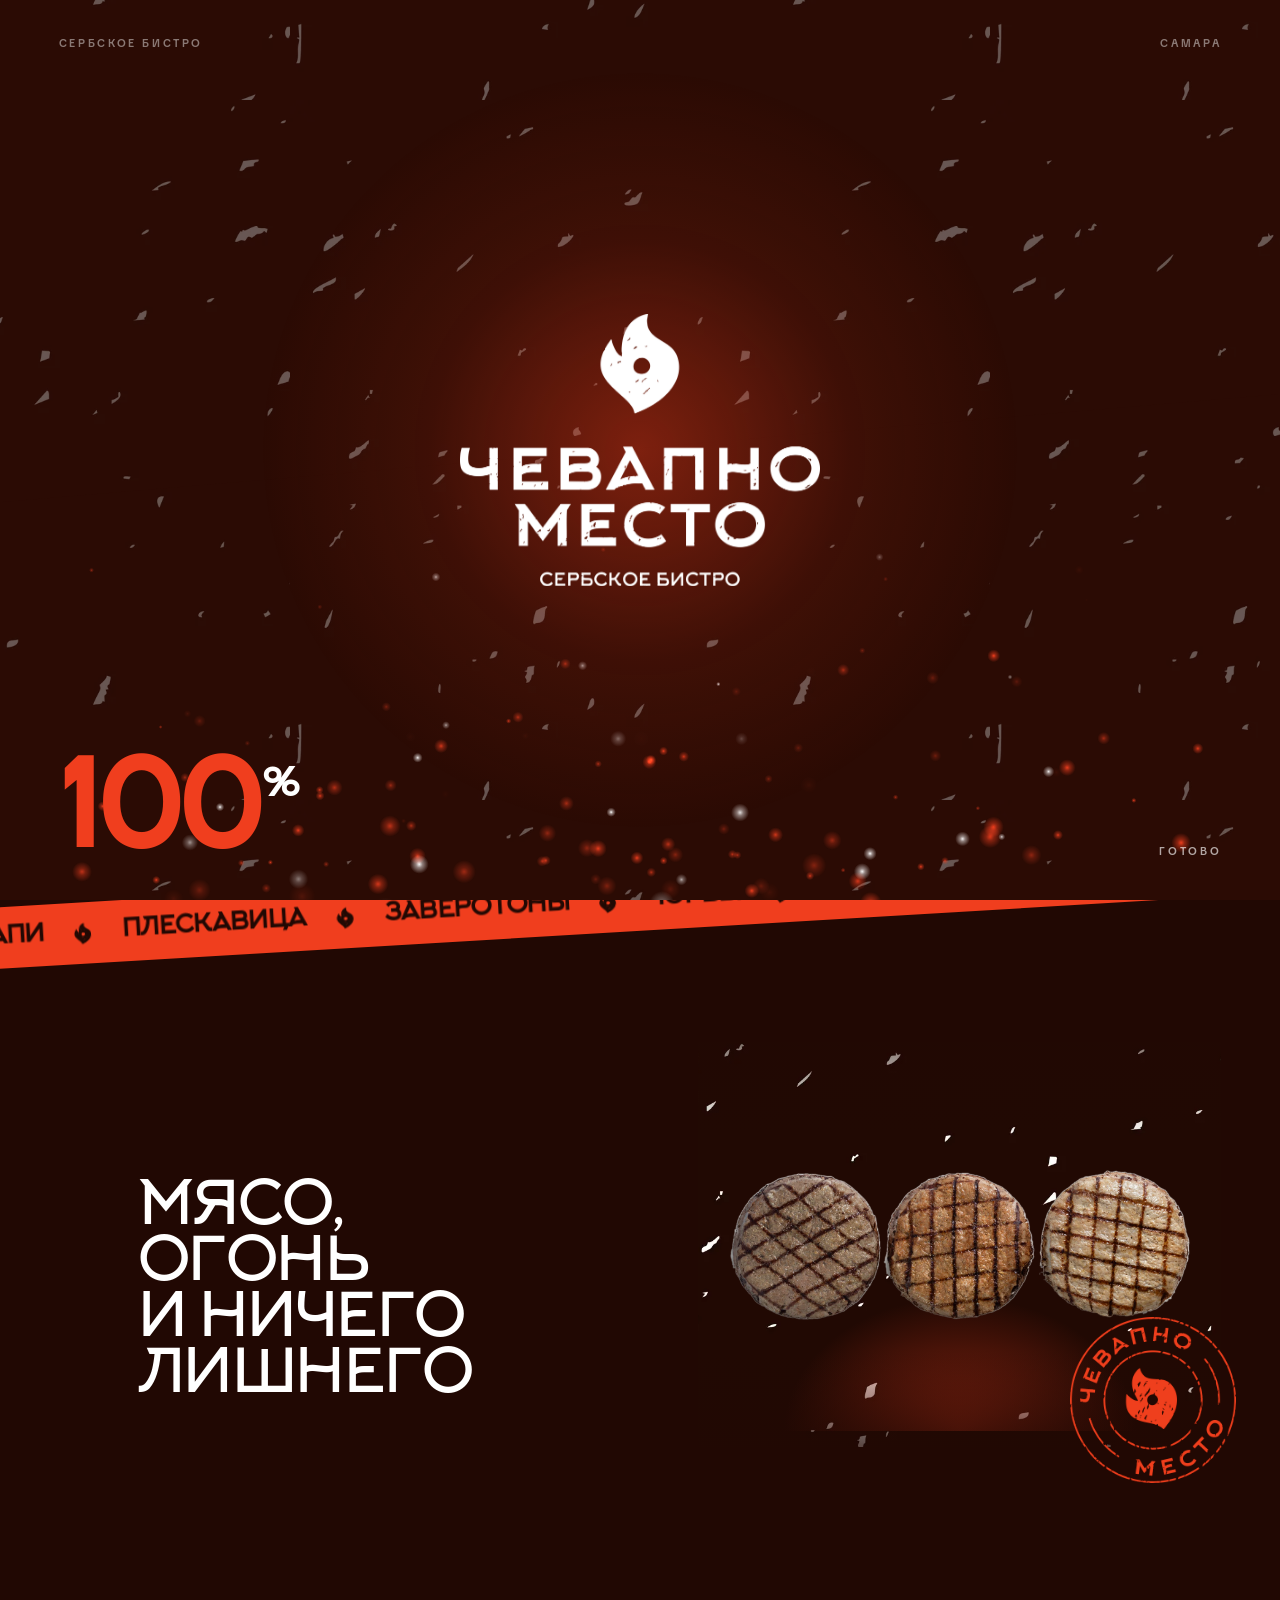
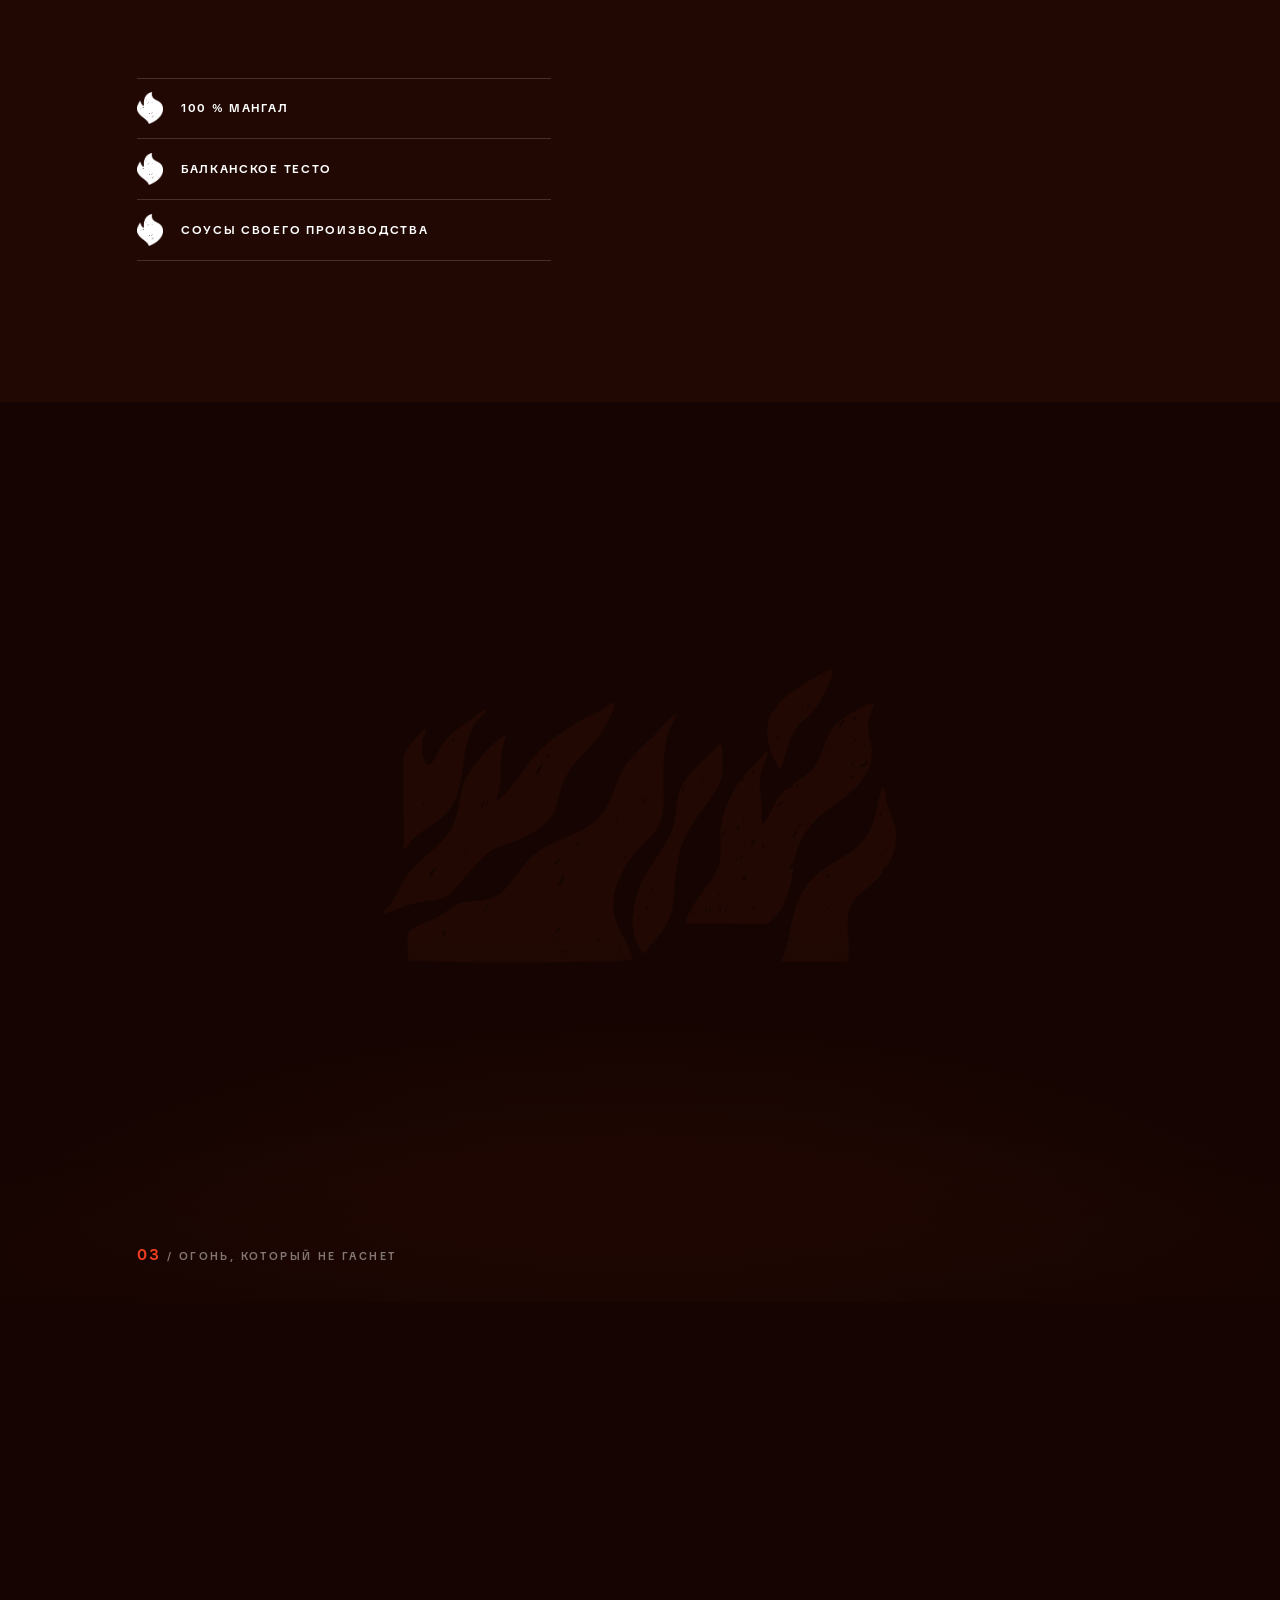
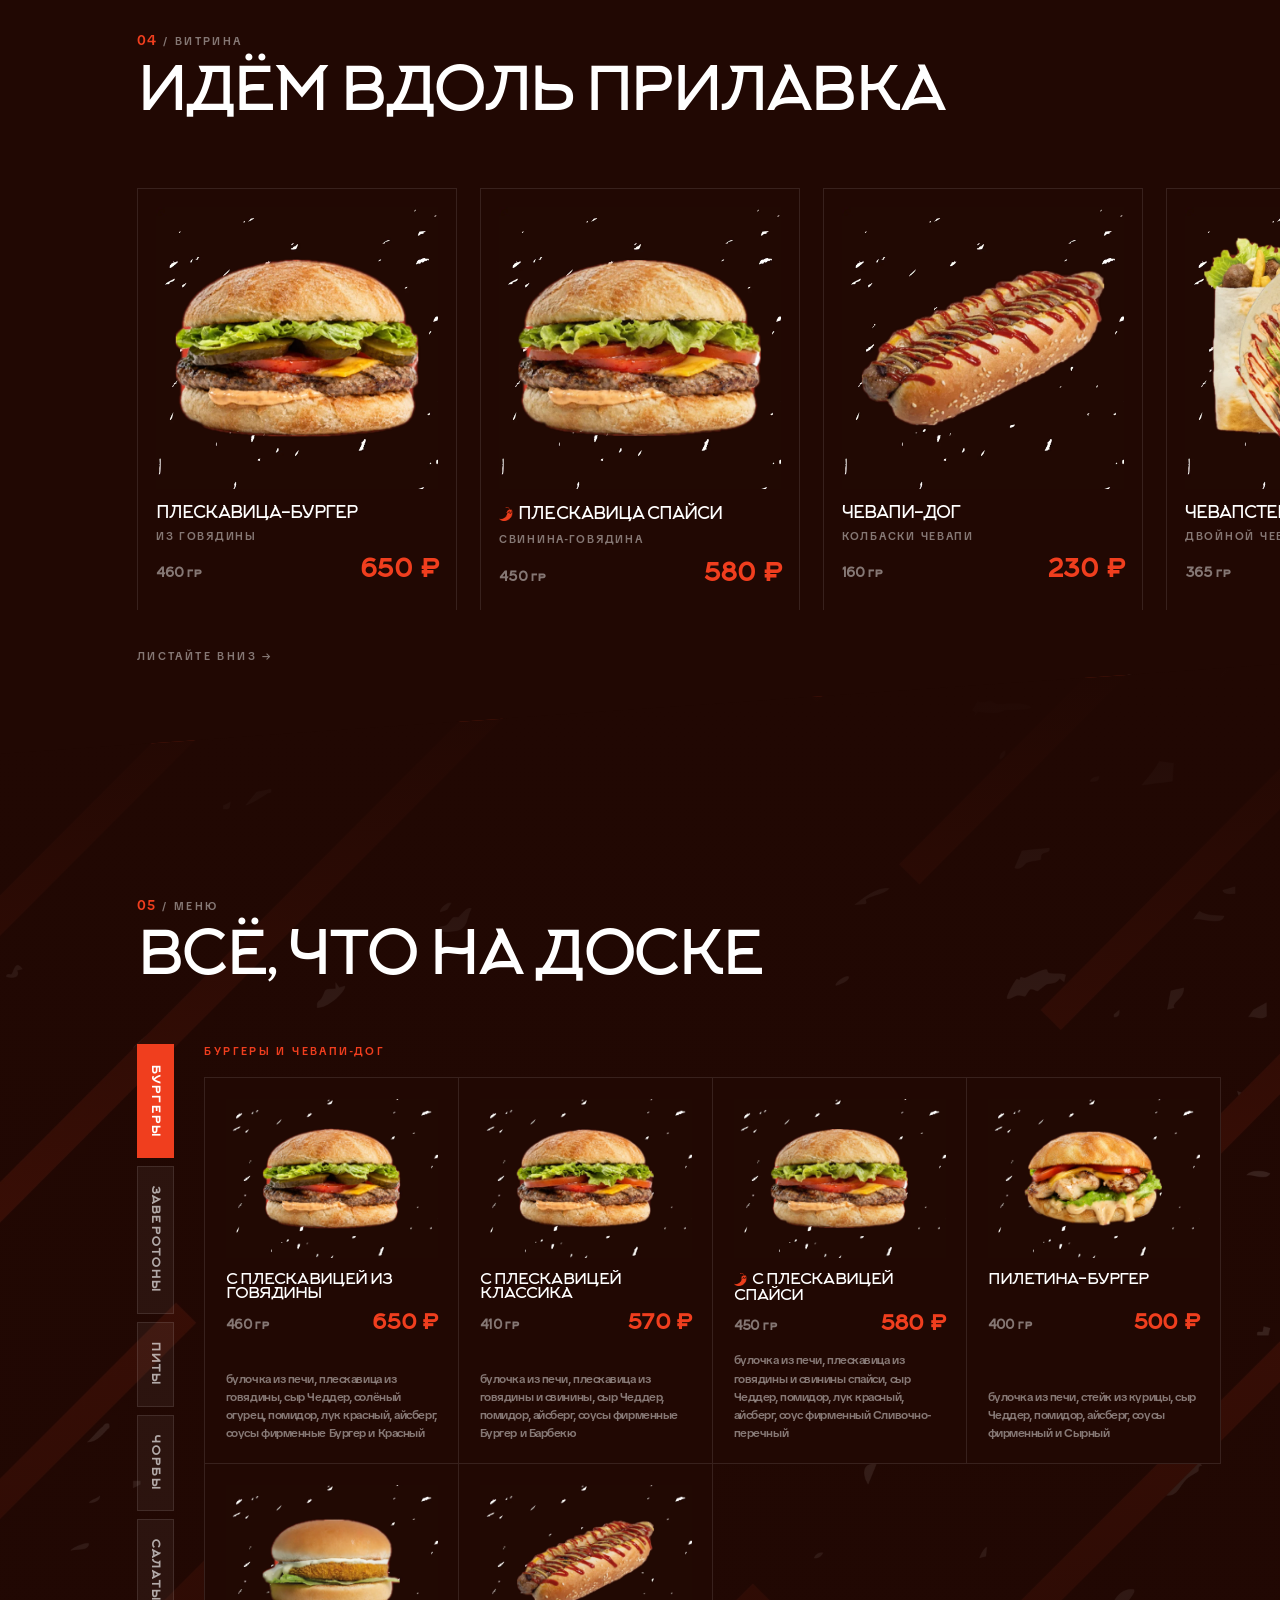
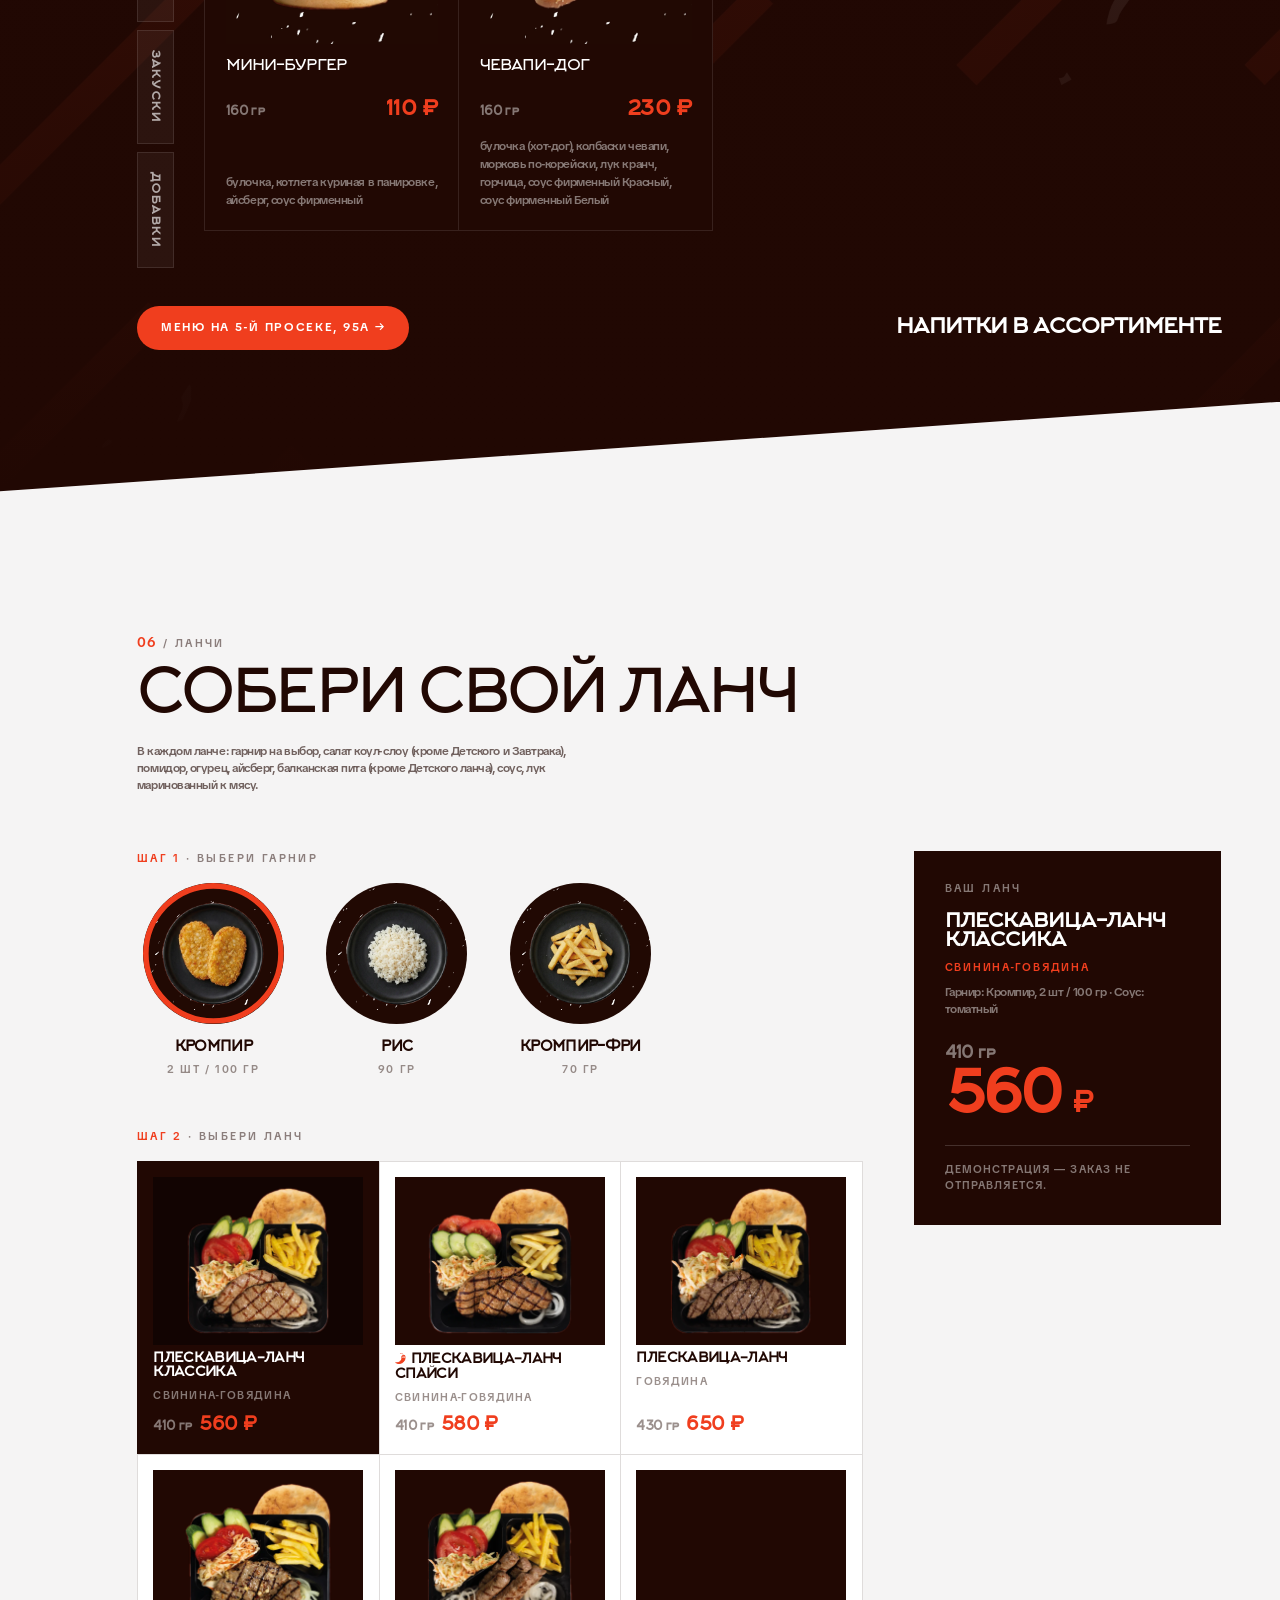
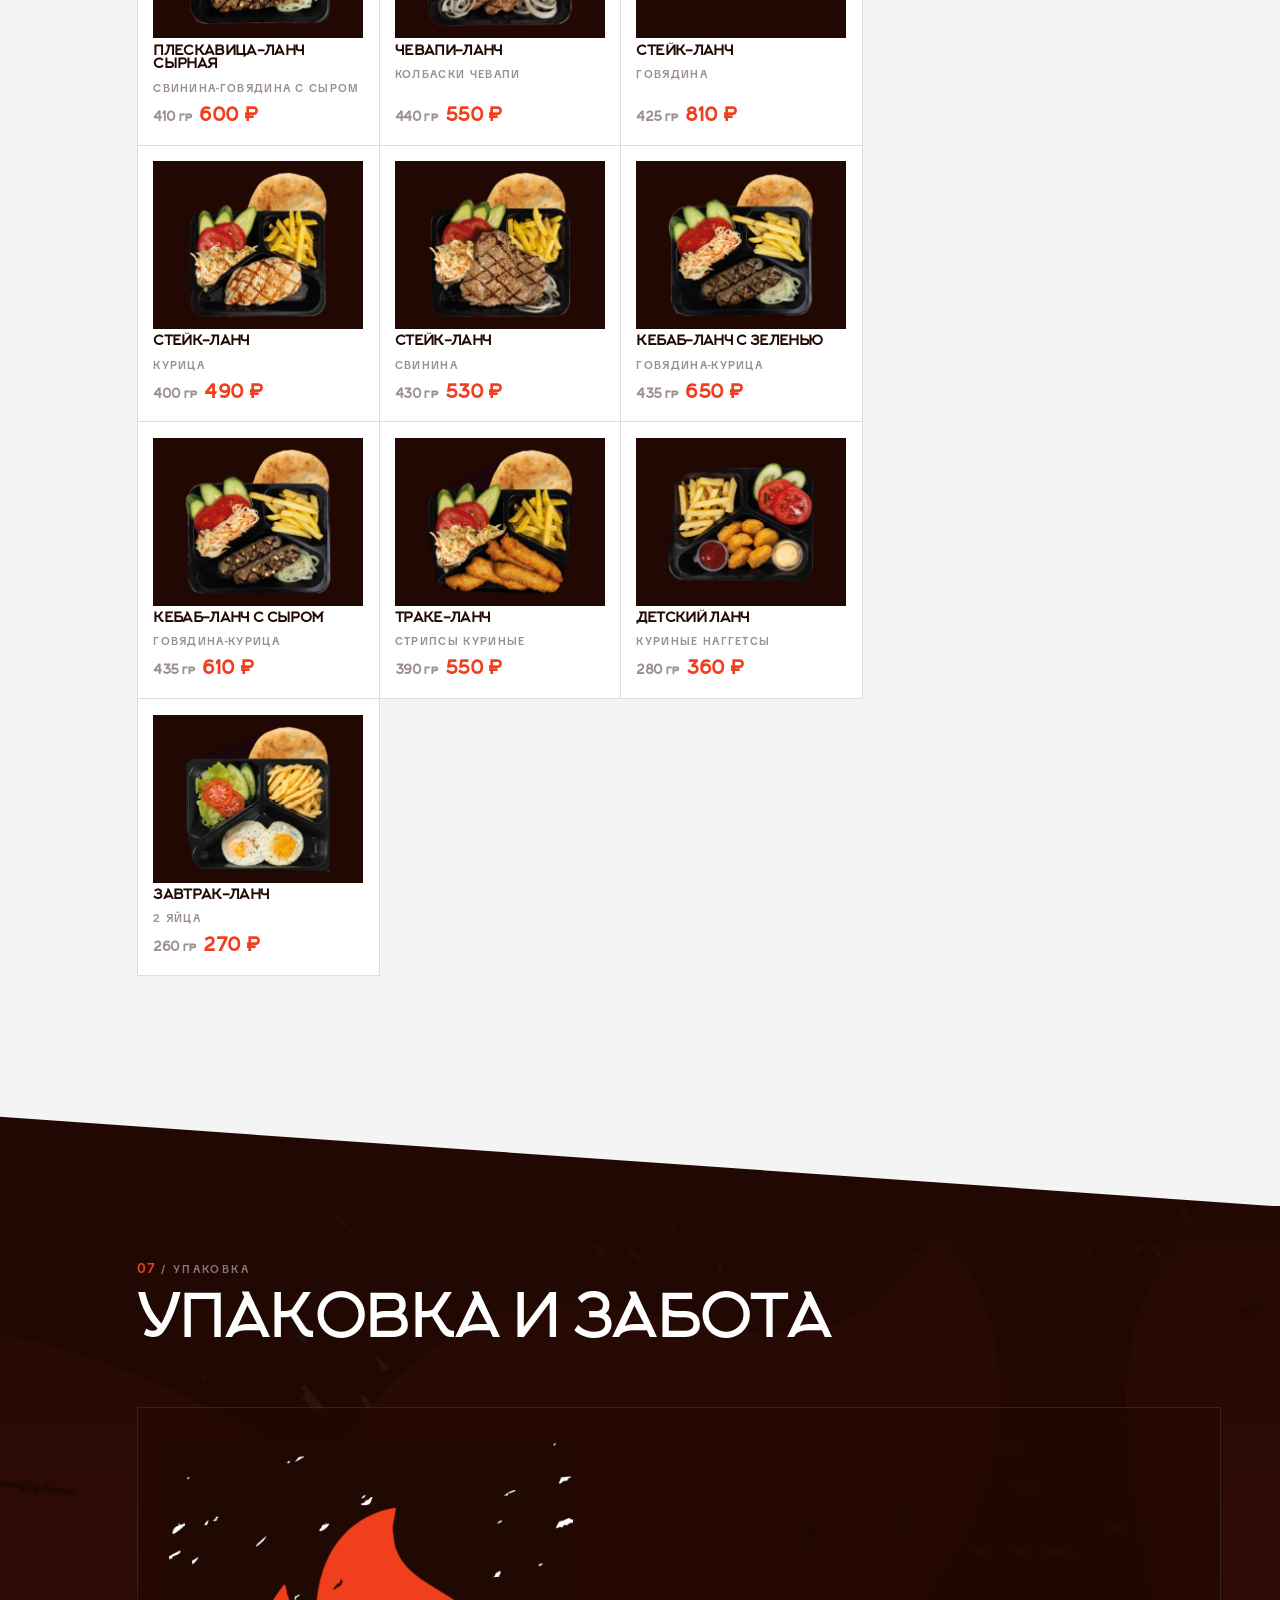
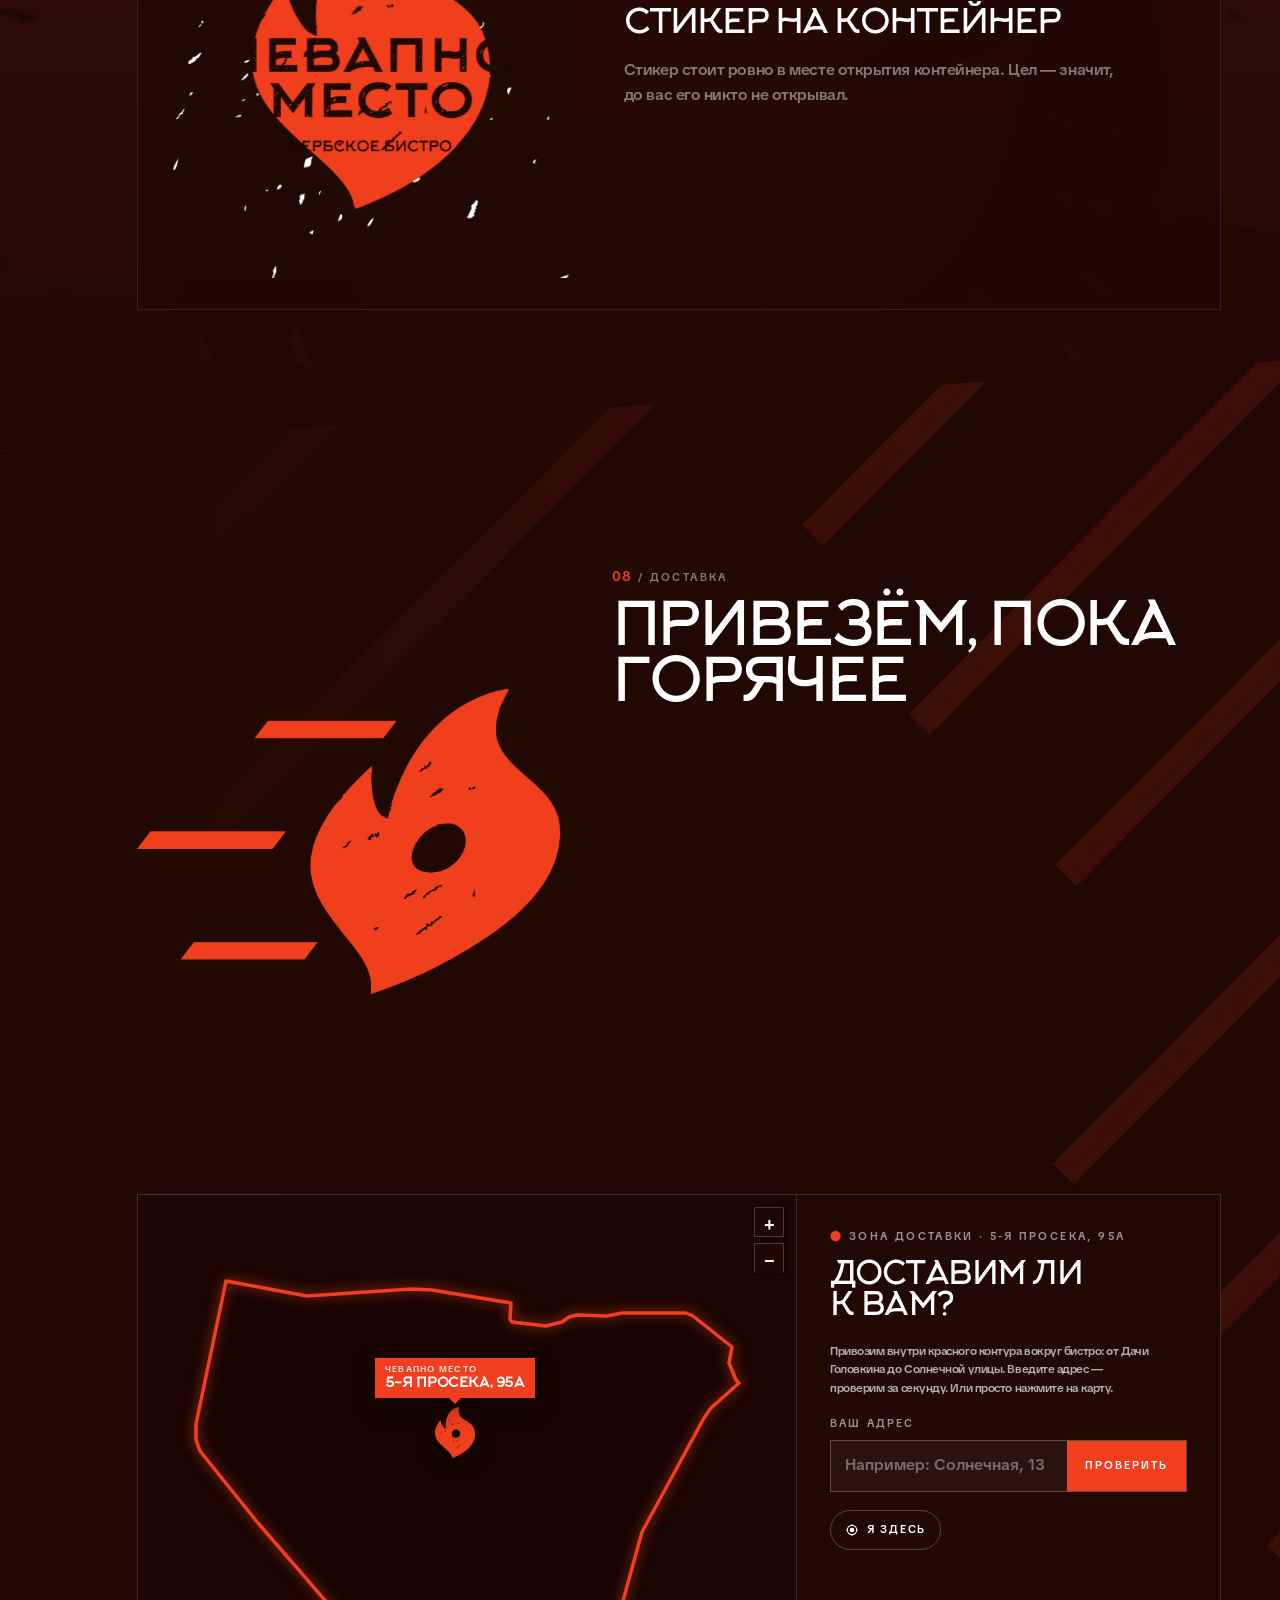
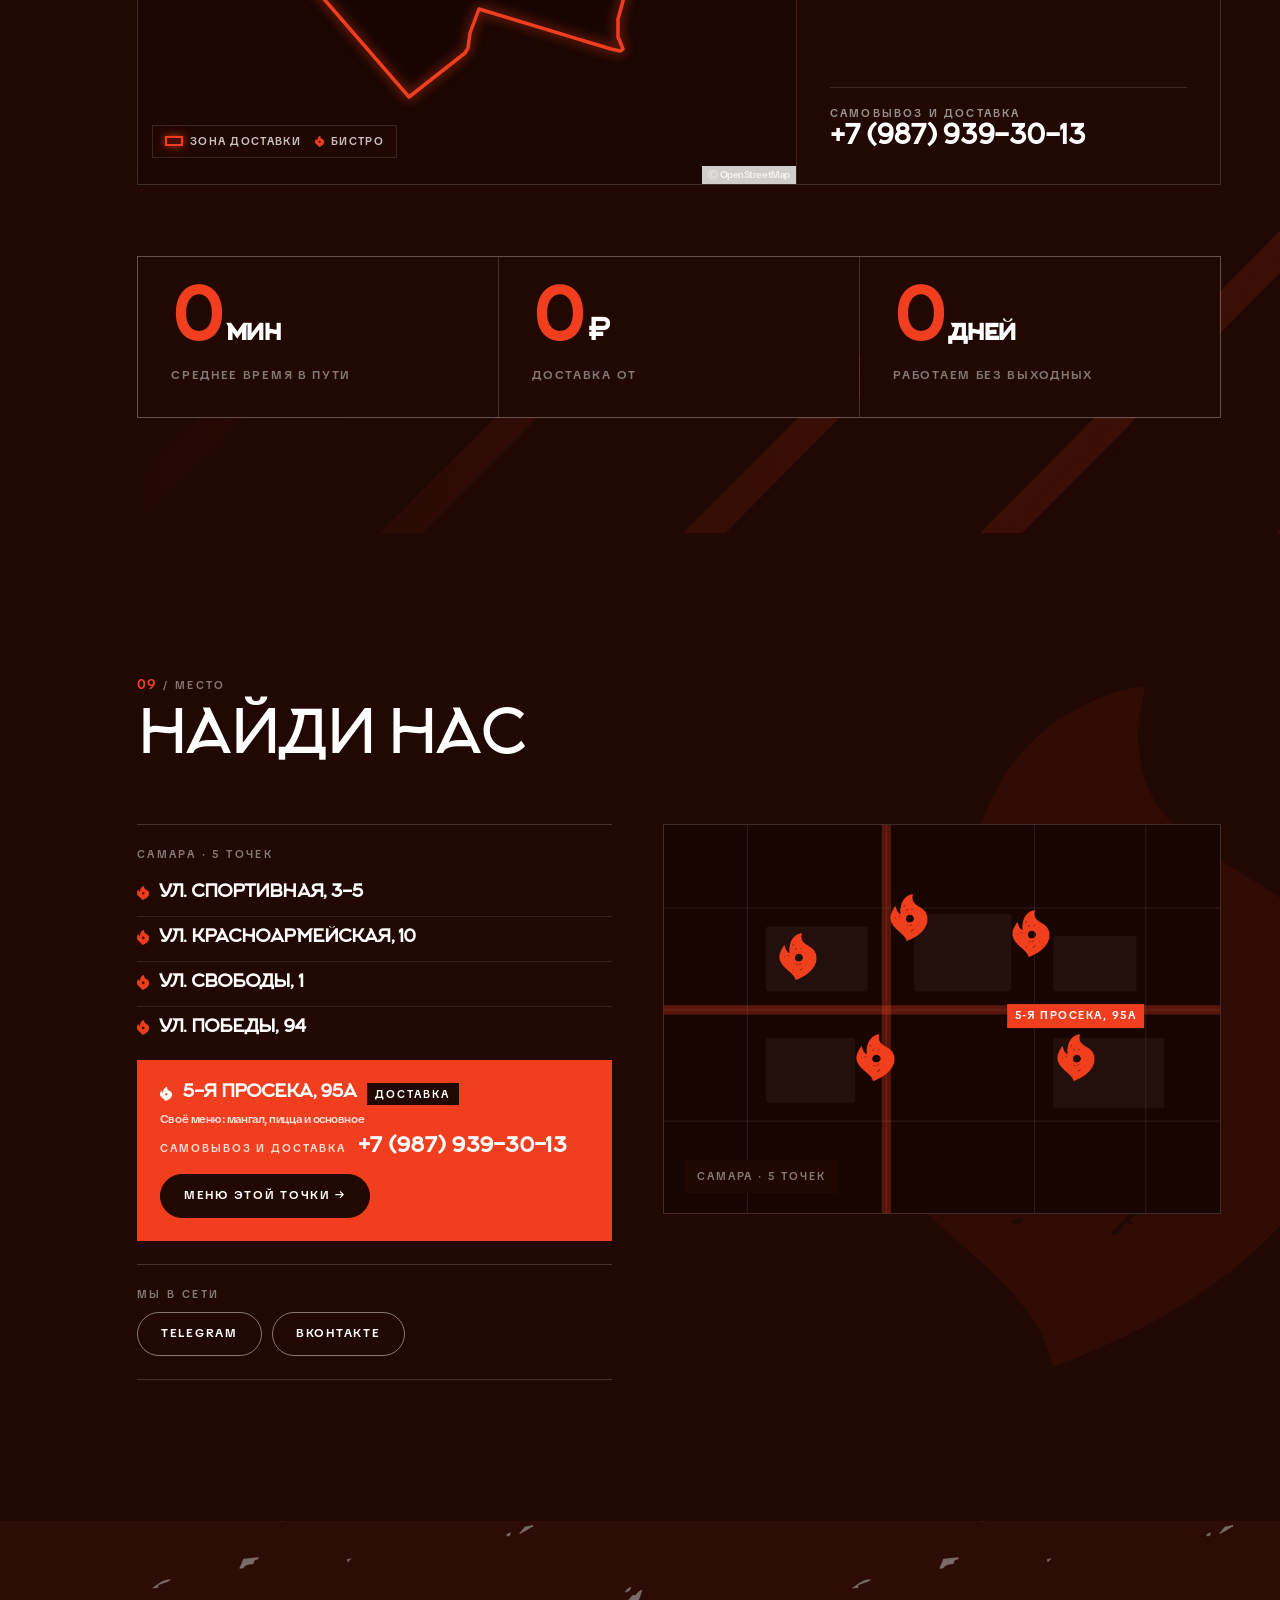
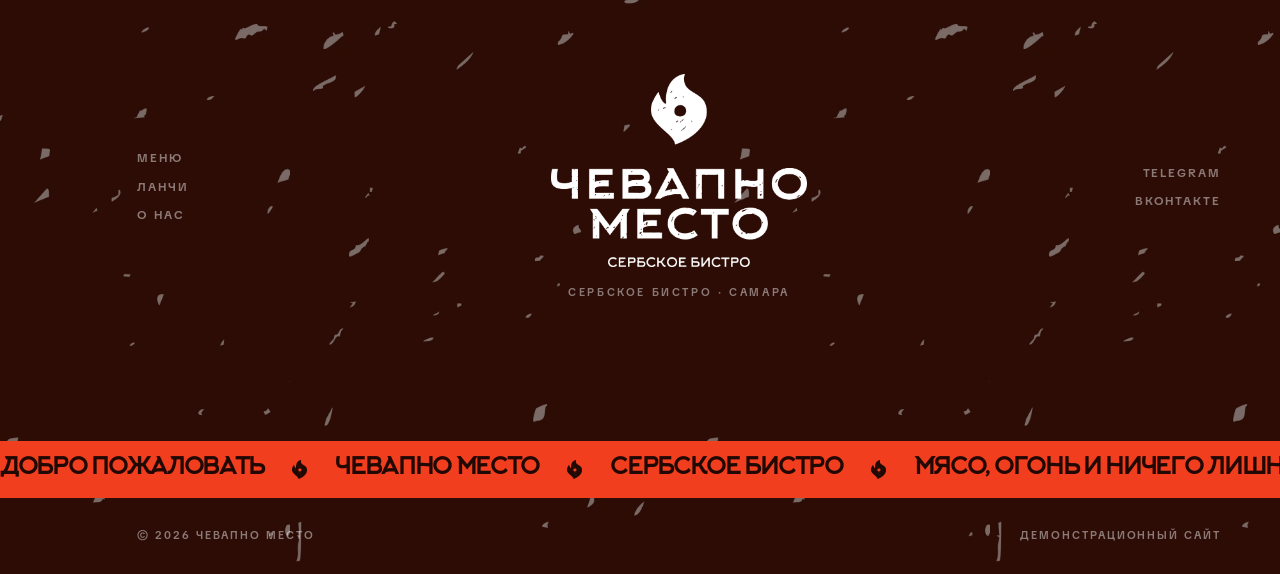
==== commit fc8645f1: "Зона доставки 5-й Просеки: живая карта с контуром по улицам OSM и проверкой адреса Co-Authored-By: C" ====
--- a/index.html
+++ b/index.html
@@ -10,6 +10,7 @@
 <link rel="preload" href="assets/fonts/arkhip.woff2" as="font" type="font/woff2" crossorigin>
 <link rel="preload" href="assets/fonts/tiktoksans-semibold.woff2" as="font" type="font/woff2" crossorigin>
 <link rel="stylesheet" href="css/style.css">
+<link rel="stylesheet" href="css/zone.css">
 </head>
 <body class="is-loading">
 
@@ -296,6 +297,8 @@
       <div class="delivery__links reveal-up" id="deliveryLinks"></div>
     </div>
   </div>
+  <!-- Зона доставки 5-й Просеки: живая карта, строит js/zone.js из data/zone.json -->
+  <div class="zone" data-zone id="zone"></div>
   <ul class="stats" id="deliveryStats"></ul>
 </section>
 
@@ -366,5 +369,6 @@
 <script src="js/vendor/SplitText.min.js"></script>
 <script src="js/content.js"></script>
 <script src="js/main.js"></script>
+<script src="js/zone.js" defer></script>
 </body>
 </html>
--- a/css/style.css
+++ b/css/style.css
@@ -1121,7 +1121,8 @@
 .dlv__label { font-size: var(--fs-eyebrow); letter-spacing: .2em; text-transform: uppercase; opacity: .9; }
 .dlv__phone { font-family: 'Arkhip', sans-serif; letter-spacing: -.04em; font-size: clamp(1.8rem, 3.6vw, 3.4rem); line-height: 1; }
 .dlv__note { font-size: var(--fs-small); opacity: .85; }
-.dlv__menu { display: inline-block; margin-top: 14px; font-size: var(--fs-small); color: var(--w-64); border-bottom: 1px solid var(--r-30); padding-bottom: 2px; }
+.dlv__more { display: flex; flex-wrap: wrap; gap: 6px 22px; margin-top: 14px; }
+.dlv__menu { display: inline-block; font-size: var(--fs-small); color: var(--w-64); border-bottom: 1px solid var(--r-30); padding-bottom: 2px; }
 .dlv__menu:hover { color: #fff; border-color: var(--red); }
 .delivery__or { margin: clamp(22px, 2.4vw, 32px) 0 12px; font-size: var(--fs-eyebrow); letter-spacing: .2em; text-transform: uppercase; color: var(--w-45); }
 .delivery__links { display: flex; flex-wrap: wrap; gap: 10px; }
--- a/css/zone.css
+++ b/css/zone.css
@@ -0,0 +1,307 @@
+/* ═══════════════════════════════════════════════════════════════
+   ЗОНА ДОСТАВКИ · живая карта (Leaflet) + проверка адреса
+   Используется на главной (секция 08) и на menu.html.
+   Цвета — только фирменные: красный, тёмно-коричневый, белый.
+   ═══════════════════════════════════════════════════════════════ */
+.zone {
+  position: relative;
+  z-index: 1;
+  max-width: var(--maxw);
+  margin: clamp(48px, 6vw, 90px) auto 0;
+  display: grid;
+  grid-template-columns: minmax(0, 1.55fr) minmax(0, 1fr);
+  border: 1px solid rgba(255,255,255,.16);
+  background: #180502;
+  isolation: isolate;
+}
+
+/* ── карта ── */
+.zone__map {
+  position: relative;
+  min-height: clamp(380px, 46vw, 600px);
+  background: #180502;
+  overflow: hidden;
+}
+.zone__map .leaflet-container {
+  position: absolute;
+  inset: 0;
+  background: #180502;
+  font: inherit;
+}
+/* Светлые тайлы OSM → инверсия в ночную карту → подкраска в фирменный тёмно-коричневый */
+.zone__map .leaflet-tile-pane { filter: invert(1) hue-rotate(180deg) grayscale(1) sepia(.55) saturate(2.2) hue-rotate(-14deg) brightness(.74) contrast(1.12); }
+.zone__map .leaflet-tile { transition: opacity .5s var(--ease); }
+
+/* Затемнение всего, что вне зоны */
+.zone-mask { pointer-events: none; }
+
+/* Контур зоны: рисуется линией при появлении, потом мягко дышит */
+.zone-edge {
+  stroke-linejoin: round;
+  stroke-linecap: round;
+  filter: drop-shadow(0 0 6px rgba(240,62,30,.85));
+}
+.zone.is-drawn .zone-edge { animation: zoneGlow 3.2s ease-in-out infinite 1.6s; }
+@keyframes zoneGlow { 50% { filter: drop-shadow(0 0 14px rgba(240,62,30,1)); } }
+.zone-fill { pointer-events: none; transition: fill-opacity .6s var(--ease); }
+
+/* Метка бистро */
+.zpin { position: relative; display: grid; place-items: center; width: 54px; height: 66px; }
+/* Leaflet ставит img в маркерах width:auto — перебиваем более точным селектором */
+.zone__map .leaflet-marker-pane .zpin img { position: relative; z-index: 2; width: 40px; height: auto; filter: drop-shadow(0 6px 10px rgba(0,0,0,.55)); }
+.zpin__pulse {
+  position: absolute;
+  left: 50%; bottom: 2px;
+  width: 90px; height: 90px;
+  margin-left: -45px;
+  border-radius: 50%;
+  border: 1.5px solid var(--red);
+  transform: scale(.2);
+  opacity: 0;
+  animation: zpinPulse 2.8s var(--ease) infinite;
+}
+.zpin__pulse:nth-child(2) { animation-delay: 1.4s; }
+@keyframes zpinPulse { 0% { transform: scale(.2); opacity: .9; } 100% { transform: scale(1.15); opacity: 0; } }
+
+/* Подпись к метке */
+.leaflet-tooltip.ztip {
+  background: var(--red);
+  color: #fff;
+  border: 0;
+  border-radius: 0;
+  box-shadow: 0 8px 24px rgba(0,0,0,.4);
+  font-family: 'Arkhip', sans-serif;
+  text-transform: uppercase;
+  letter-spacing: -.03em;
+  font-size: 13px;
+  line-height: 1.1;
+  padding: 7px 10px 6px;
+}
+.leaflet-tooltip.ztip small {
+  display: block;
+  font-family: 'TikTok Sans', sans-serif;
+  letter-spacing: .14em;
+  font-size: 9px;
+  opacity: .85;
+  margin-bottom: 2px;
+}
+.leaflet-tooltip-top.ztip::before { border-top-color: var(--red); }
+
+/* Точка проверенного адреса */
+.zdot { position: relative; width: 22px; height: 22px; }
+.zdot i {
+  position: absolute; inset: 0;
+  border-radius: 50%;
+  background: #fff;
+  border: 5px solid var(--dark);
+  box-shadow: 0 0 0 2px #fff, 0 6px 16px rgba(0,0,0,.5);
+}
+.zdot.is-in i { background: var(--red); box-shadow: 0 0 0 2px #fff, 0 0 18px rgba(240,62,30,.9); }
+.zdot.is-out i { background: var(--dark); }
+.zdot::after {
+  content: '';
+  position: absolute; inset: -14px;
+  border-radius: 50%;
+  border: 1.5px solid #fff;
+  animation: zpinPulse 1.6s var(--ease) 2;
+  opacity: 0;
+}
+
+/* Кнопки масштаба и атрибуция — в фирменном стиле */
+.zone__map .leaflet-bar { border: 0; box-shadow: none; }
+.zone__map .leaflet-bar a {
+  width: 40px; height: 40px; line-height: 38px;
+  background: rgba(33,8,3,.88);
+  color: #fff;
+  border: 1px solid rgba(255,255,255,.2);
+  font: 400 20px/38px 'TikTok Sans', sans-serif;
+}
+.zone__map .leaflet-bar a + a { margin-top: 6px; }
+.zone__map .leaflet-bar a:hover { background: var(--red); border-color: var(--red); color: #fff; }
+.zone__map .leaflet-bar a.leaflet-disabled { opacity: .35; background: rgba(33,8,3,.88); }
+.zone__map .leaflet-control-attribution {
+  background: rgba(33,8,3,.72);
+  color: rgba(255,255,255,.55);
+  font-size: 10px;
+  padding: 2px 6px;
+}
+.zone__map .leaflet-control-attribution a { color: rgba(255,255,255,.75); }
+
+/* Подсказка «колесо = прокрутка страницы» */
+.zone__hintbar {
+  position: absolute;
+  z-index: 500;
+  left: 50%; top: 14px;
+  transform: translate(-50%, -8px);
+  padding: 8px 14px;
+  background: rgba(33,8,3,.9);
+  border: 1px solid rgba(255,255,255,.16);
+  color: rgba(255,255,255,.8);
+  font-size: 12px;
+  letter-spacing: .04em;
+  white-space: nowrap;
+  opacity: 0;
+  pointer-events: none;
+  transition: opacity .3s var(--ease), transform .3s var(--ease);
+}
+.zone__hintbar.is-on { opacity: 1; transform: translate(-50%, 0); }
+
+/* Легенда поверх карты */
+.zone__legend {
+  position: absolute;
+  z-index: 500;
+  left: 14px; bottom: 26px;
+  display: flex; flex-wrap: wrap; gap: 6px 14px;
+  padding: 8px 12px;
+  background: rgba(33,8,3,.82);
+  border: 1px solid rgba(255,255,255,.12);
+  font-size: 11px;
+  letter-spacing: .12em;
+  text-transform: uppercase;
+  color: rgba(255,255,255,.75);
+  pointer-events: none;
+}
+.zone__legend span { display: inline-flex; align-items: center; gap: 7px; }
+.zone__legend i { width: 18px; height: 10px; border: 2px solid var(--red); background: rgba(240,62,30,.18); box-shadow: 0 0 8px rgba(240,62,30,.8); }
+.zone__legend img { width: 9px; height: auto; }
+
+/* Заглушка до загрузки карты */
+.zone__placeholder {
+  position: absolute; inset: 0;
+  display: grid; place-items: center;
+  color: rgba(255,255,255,.4);
+  font-size: 12px; letter-spacing: .2em; text-transform: uppercase;
+  background:
+    linear-gradient(rgba(255,255,255,.04) 1px, transparent 1px) 0 0 / 56px 56px,
+    linear-gradient(90deg, rgba(255,255,255,.04) 1px, transparent 1px) 0 0 / 56px 56px,
+    #180502;
+  transition: opacity .6s var(--ease);
+}
+.zone.is-ready .zone__placeholder { opacity: 0; pointer-events: none; }
+
+/* ── панель проверки ── */
+.zone__panel {
+  display: flex;
+  flex-direction: column;
+  gap: 18px;
+  padding: clamp(22px, 2.6vw, 40px);
+  border-left: 1px solid rgba(255,255,255,.12);
+  background: var(--dark);
+  color: #fff;
+  text-align: left;
+}
+.zone__eyebrow {
+  font-size: var(--fs-eyebrow);
+  letter-spacing: .22em;
+  text-transform: uppercase;
+  color: rgba(255,255,255,.55);
+}
+.zone__eyebrow b { color: var(--red); font-weight: inherit; }
+.zone__title {
+  font-family: 'Arkhip', sans-serif;
+  text-transform: uppercase;
+  letter-spacing: -.05em;
+  font-size: clamp(1.5rem, 2.4vw, 2.3rem);
+  line-height: 1;
+  margin: 0;
+  font-weight: 400;
+}
+.zone__lead { font-size: var(--fs-small); color: rgba(255,255,255,.66); line-height: 1.55; margin: 0; max-width: 40ch; }
+
+.zone__form { display: grid; gap: 8px; margin: 0; }
+.zone__label { font-size: var(--fs-eyebrow); letter-spacing: .2em; text-transform: uppercase; color: rgba(255,255,255,.55); }
+.zone__field { display: flex; border: 1px solid rgba(255,255,255,.24); background: rgba(255,255,255,.04); transition: border-color .3s var(--ease); }
+.zone__field:focus-within { border-color: var(--red); }
+.zone__input {
+  flex: 1; min-width: 0;
+  padding: 0 14px;
+  min-height: 50px;
+  border: 0; background: none; color: #fff;
+  font: inherit; font-size: 16px;
+  outline: none;
+}
+.zone__input::placeholder { color: rgba(255,255,255,.38); }
+.zone__go {
+  flex: 0 0 auto;
+  padding: 0 18px;
+  border: 0;
+  background: var(--red);
+  color: #fff;
+  font: inherit;
+  font-size: var(--fs-eyebrow);
+  letter-spacing: .18em;
+  text-transform: uppercase;
+  cursor: pointer;
+  transition: background .3s var(--ease), color .3s var(--ease);
+}
+.zone__go:hover { background: #fff; color: var(--dark); }
+.zone__go[disabled] { opacity: .6; cursor: progress; }
+.zone__alt { display: flex; flex-wrap: wrap; gap: 8px 16px; align-items: center; font-size: var(--fs-small); color: rgba(255,255,255,.55); }
+.zone__geo {
+  display: inline-flex; align-items: center; gap: 8px;
+  min-height: 40px;
+  padding: 0 14px;
+  border: 1px solid rgba(255,255,255,.24);
+  border-radius: 999px;
+  background: none; color: #fff;
+  font: inherit; font-size: var(--fs-eyebrow);
+  letter-spacing: .16em; text-transform: uppercase;
+  cursor: pointer;
+  transition: border-color .3s var(--ease), background .3s var(--ease);
+}
+.zone__geo:hover { border-color: var(--red); background: rgba(240,62,30,.12); }
+.zone__geo svg { width: 14px; height: 14px; }
+
+/* Ответ проверки */
+.zone__result { min-height: 0; }
+.zone__result:empty { display: none; }
+.zres {
+  padding: 16px 18px;
+  border: 1px solid rgba(255,255,255,.16);
+  animation: zresIn .5s var(--ease);
+}
+@keyframes zresIn { from { opacity: 0; transform: translateY(8px); } }
+.zres__k { font-size: var(--fs-eyebrow); letter-spacing: .2em; text-transform: uppercase; opacity: .8; }
+.zres__t { font-family: 'Arkhip', sans-serif; text-transform: uppercase; letter-spacing: -.04em; font-size: clamp(1.15rem, 1.6vw, 1.5rem); line-height: 1.05; margin: .35em 0 .3em; }
+.zres__a { font-size: var(--fs-small); opacity: .8; line-height: 1.45; }
+.zres__btns { display: flex; flex-wrap: wrap; gap: 8px; margin-top: 12px; }
+.zres__btn {
+  display: inline-flex; align-items: center;
+  min-height: 42px; padding: 0 16px;
+  border-radius: 999px;
+  border: 1px solid currentColor;
+  font-size: var(--fs-eyebrow);
+  letter-spacing: .16em; text-transform: uppercase;
+  transition: background .3s var(--ease), color .3s var(--ease);
+}
+.zres--in { background: var(--red); border-color: var(--red); }
+.zres--in .zres__btn { background: var(--dark); border-color: var(--dark); color: #fff; }
+.zres--in .zres__btn:hover { background: #fff; border-color: #fff; color: var(--dark); }
+.zres--edge { border-color: var(--red); }
+.zres--edge .zres__btn, .zres--out .zres__btn { color: #fff; border-color: rgba(255,255,255,.4); }
+.zres--edge .zres__btn:hover, .zres--out .zres__btn:hover { background: var(--red); border-color: var(--red); }
+.zres--err { border-style: dashed; }
+
+/* Телефон точки внизу панели */
+.zone__call {
+  margin-top: auto;
+  display: grid; gap: 4px;
+  padding-top: 18px;
+  border-top: 1px solid rgba(255,255,255,.12);
+}
+.zone__call span { font-size: var(--fs-eyebrow); letter-spacing: .2em; text-transform: uppercase; color: rgba(255,255,255,.55); }
+.zone__call a { font-family: 'Arkhip', sans-serif; letter-spacing: -.04em; font-size: clamp(1.3rem, 2vw, 1.8rem); line-height: 1; color: #fff; transition: color .3s var(--ease); }
+.zone__call a:hover { color: var(--red); }
+
+@media (max-width: 960px) {
+  .zone { grid-template-columns: minmax(0, 1fr); }
+  .zone__panel { border-left: 0; border-top: 1px solid rgba(255,255,255,.12); }
+  .zone__map { min-height: 420px; }
+}
+@media (max-width: 520px) {
+  .zone__map { min-height: 360px; }
+  .zone__legend { left: 10px; right: 10px; bottom: 22px; }
+}
+@media (prefers-reduced-motion: reduce) {
+  .zpin__pulse, .zdot::after, .zone.is-drawn .zone-edge { animation: none; }
+}
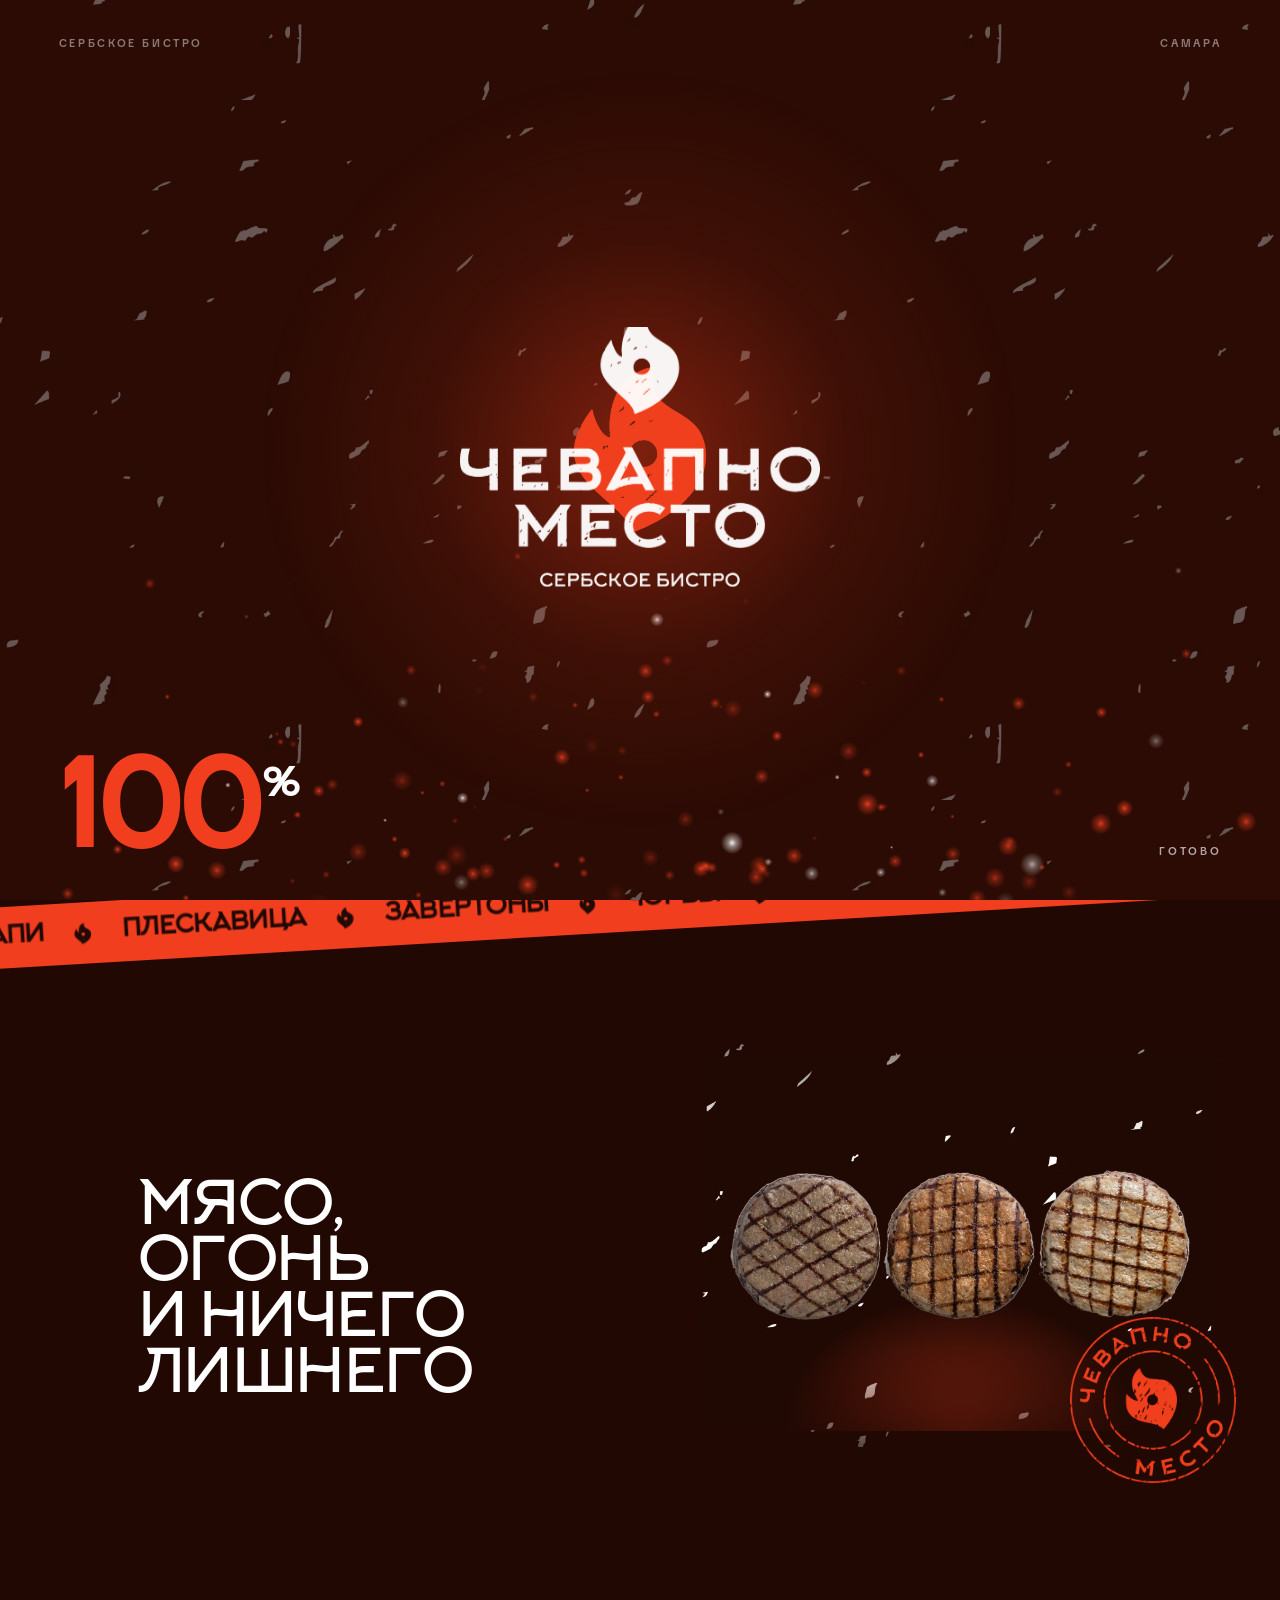
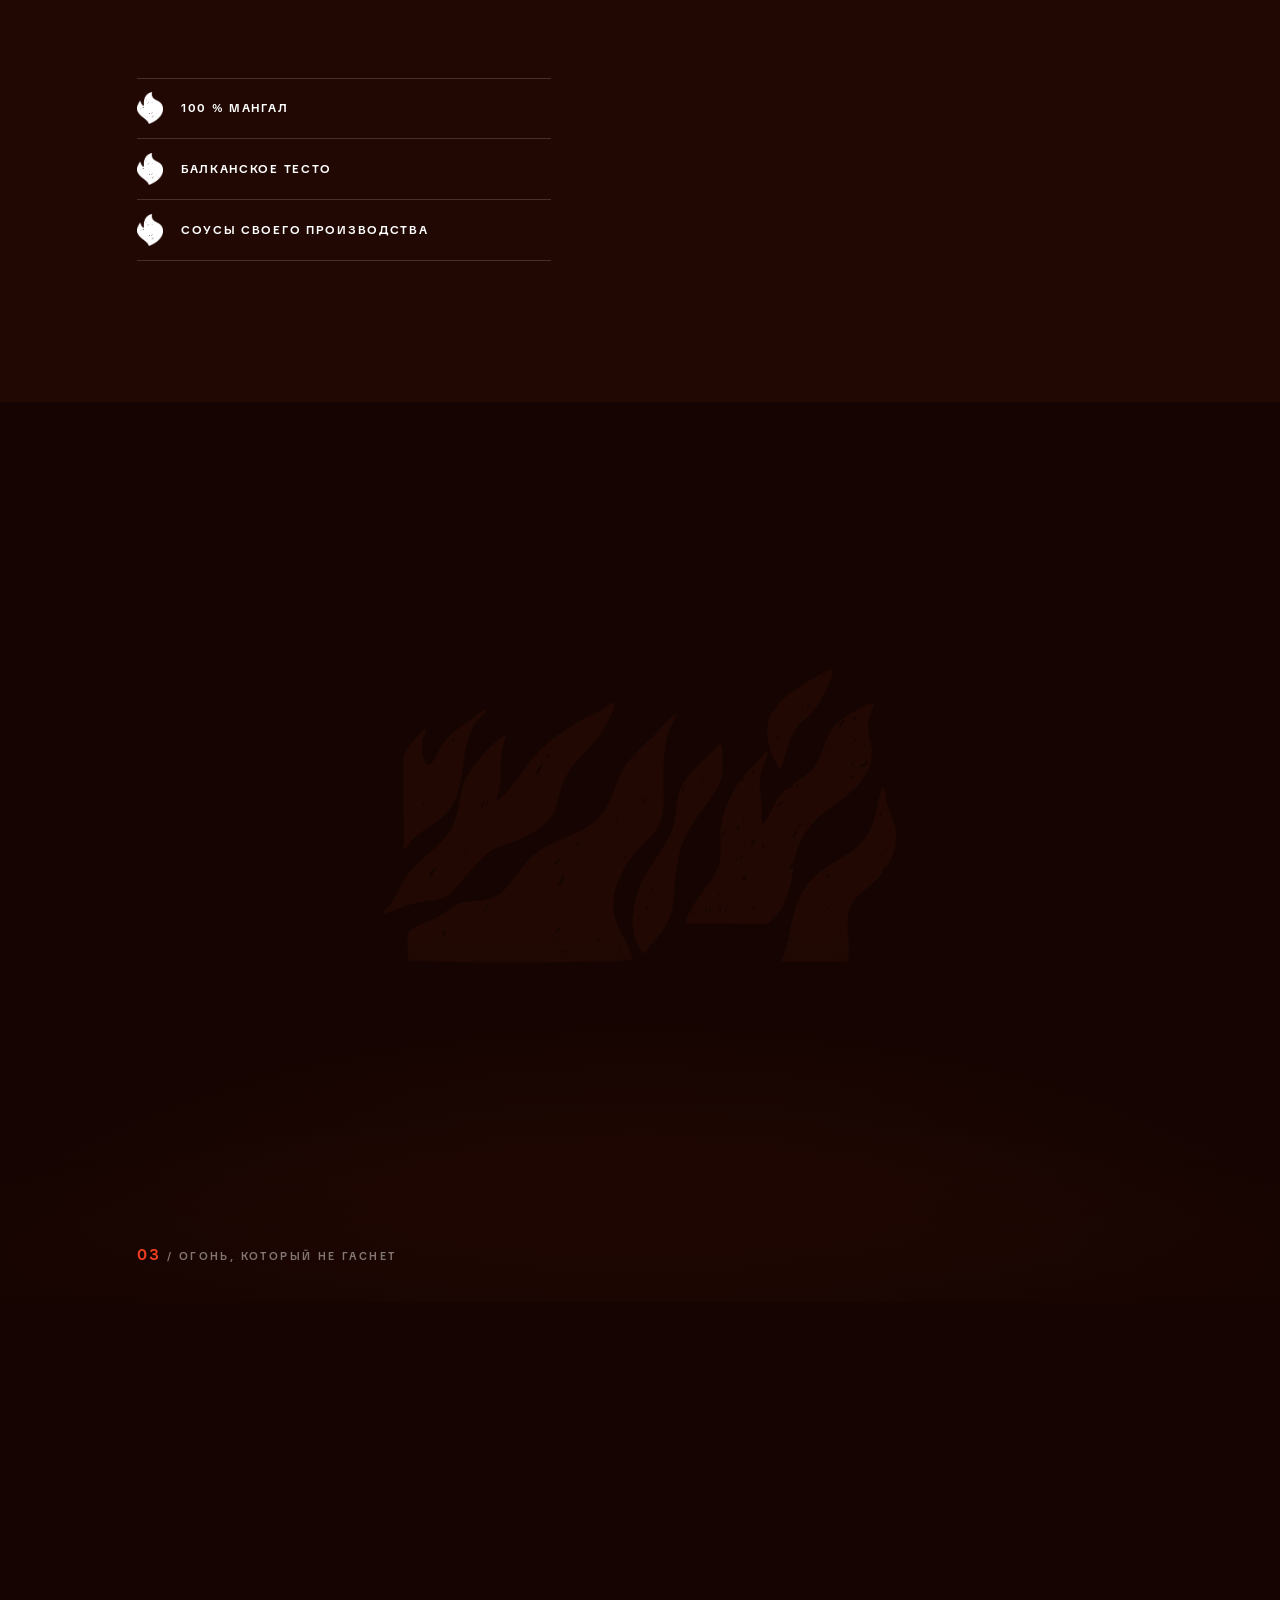
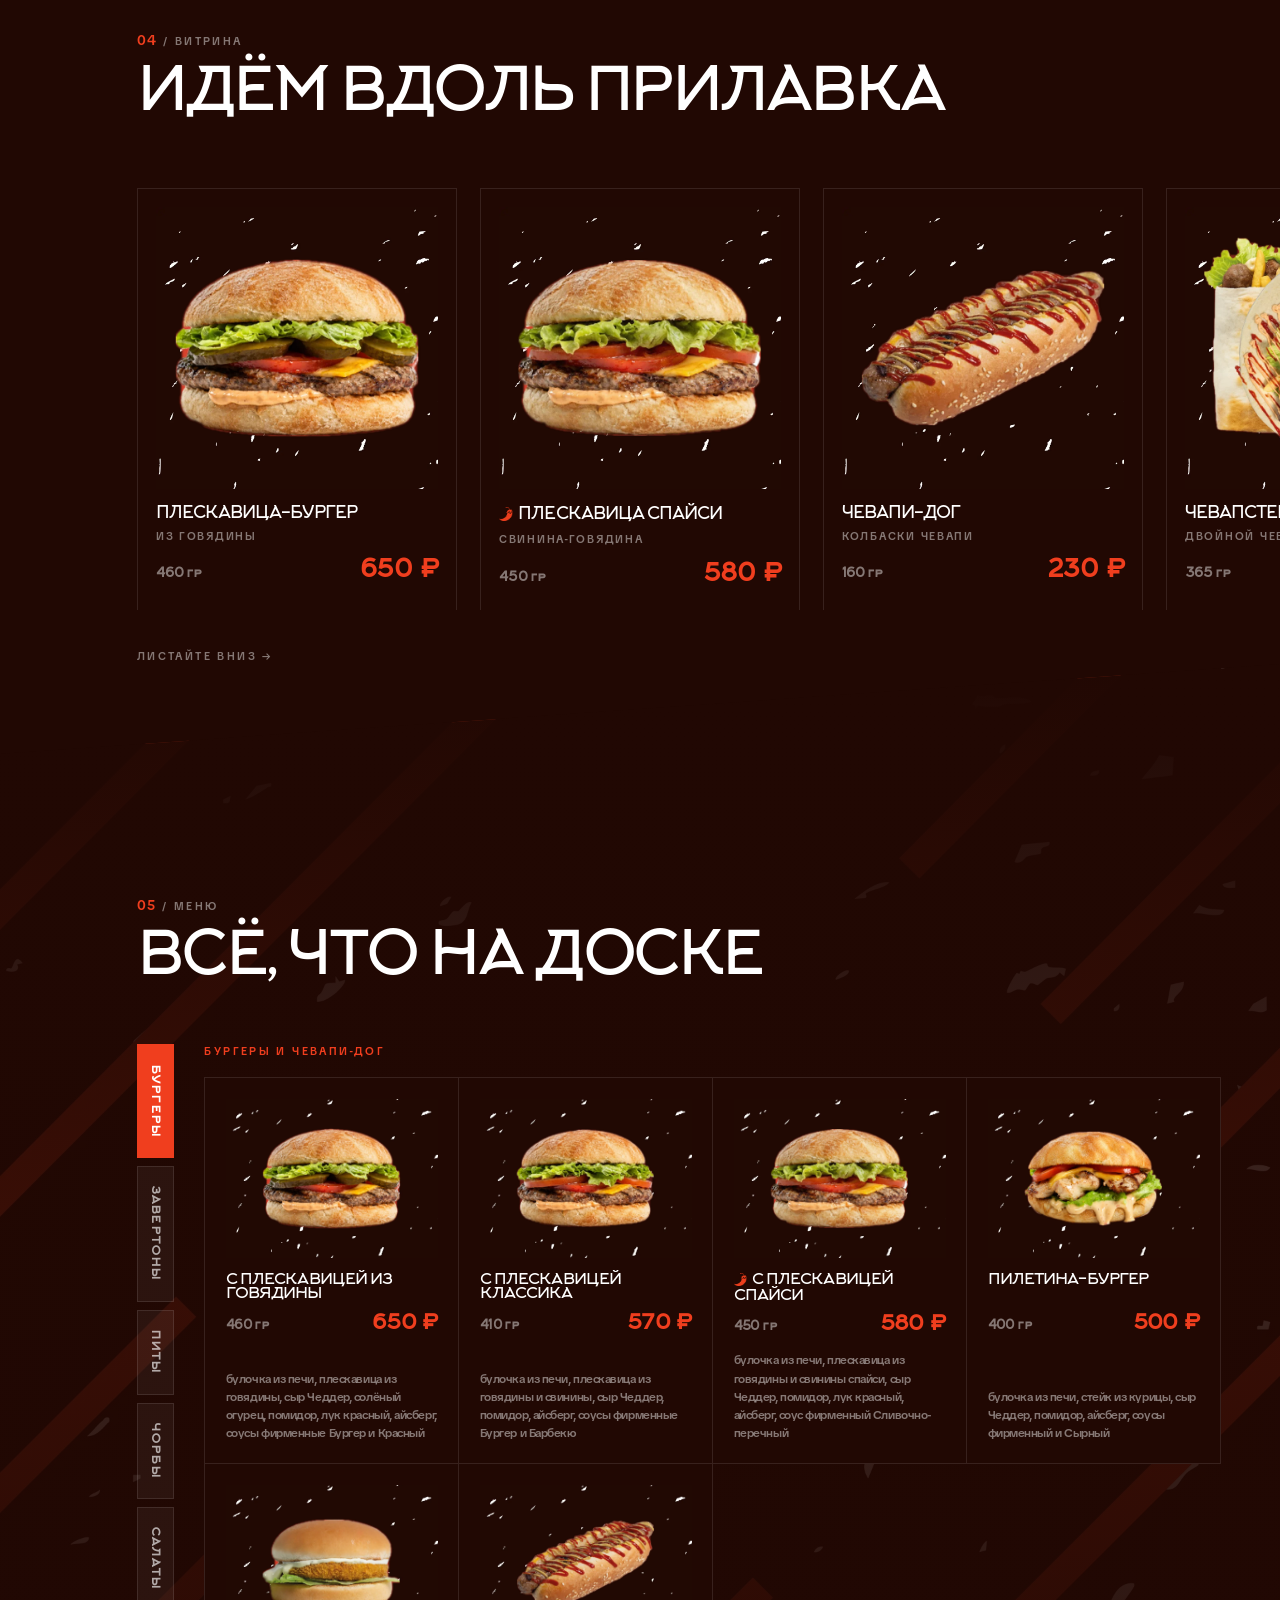
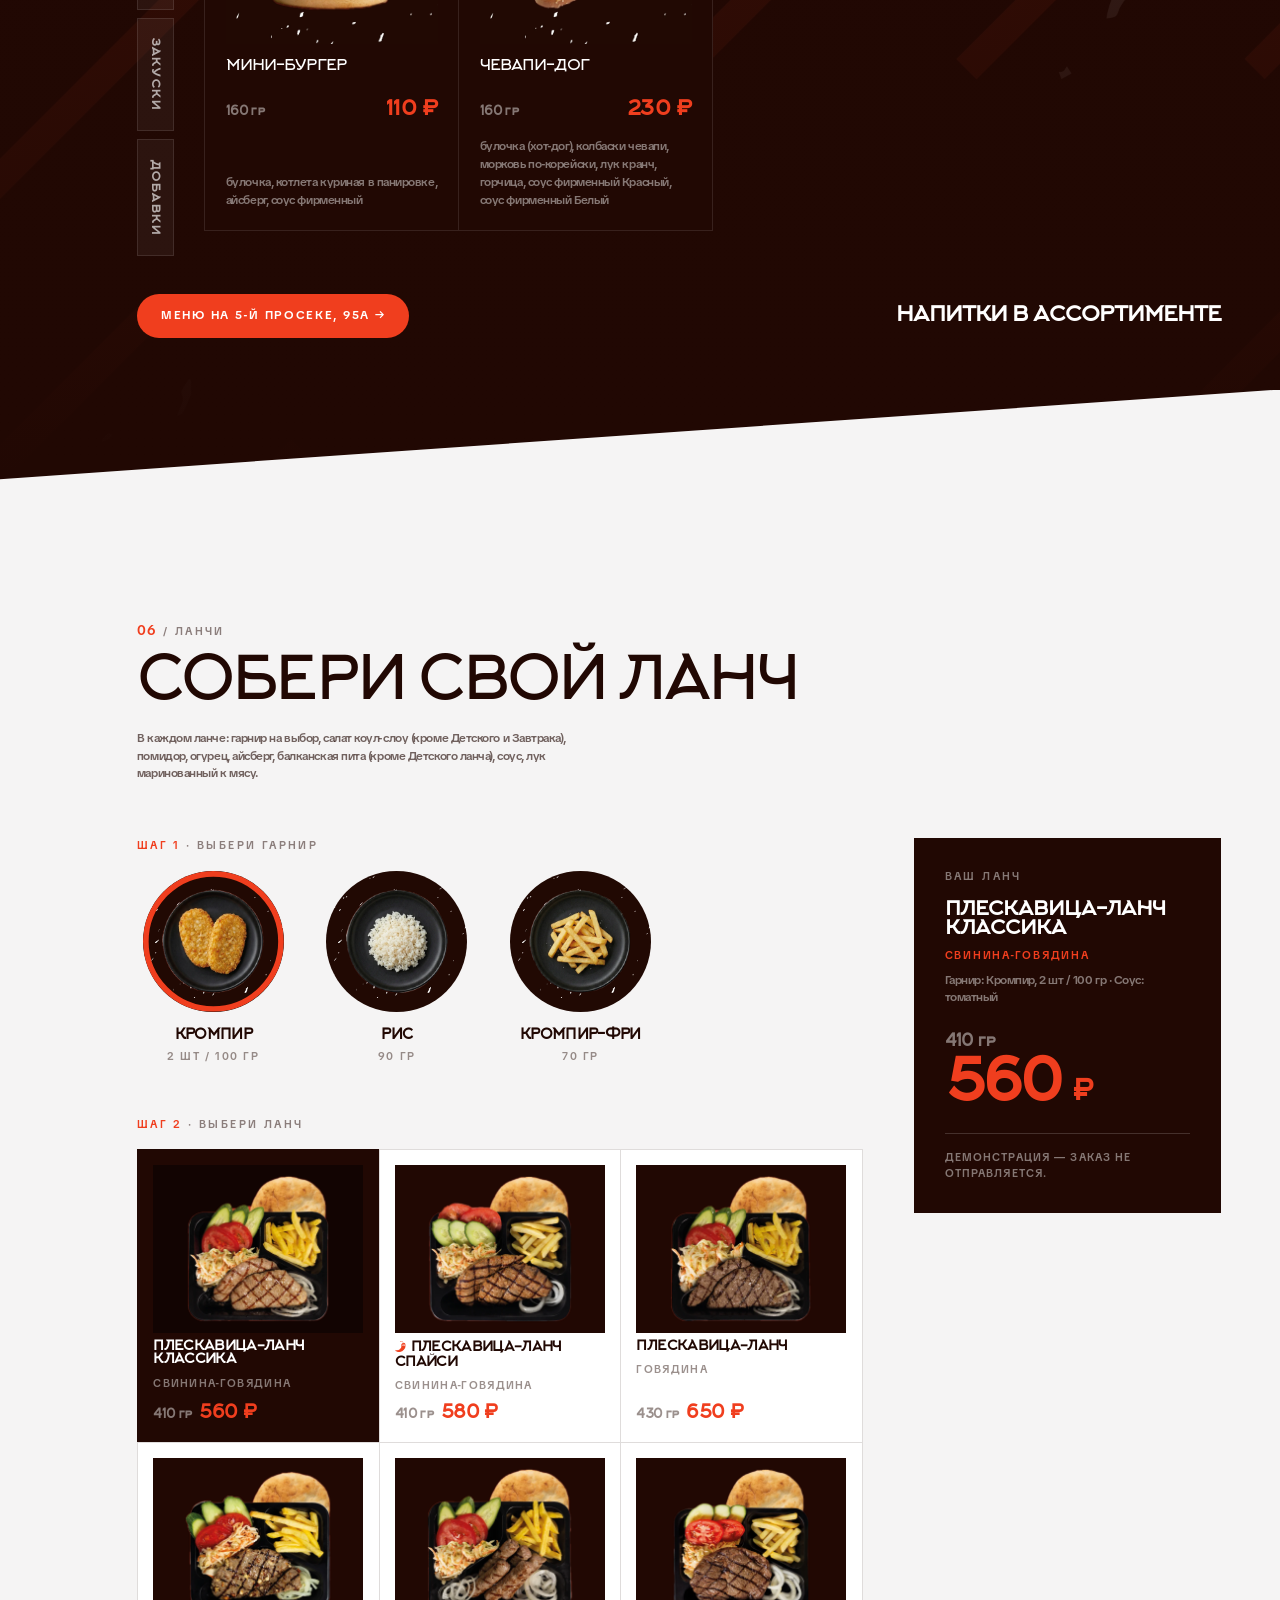
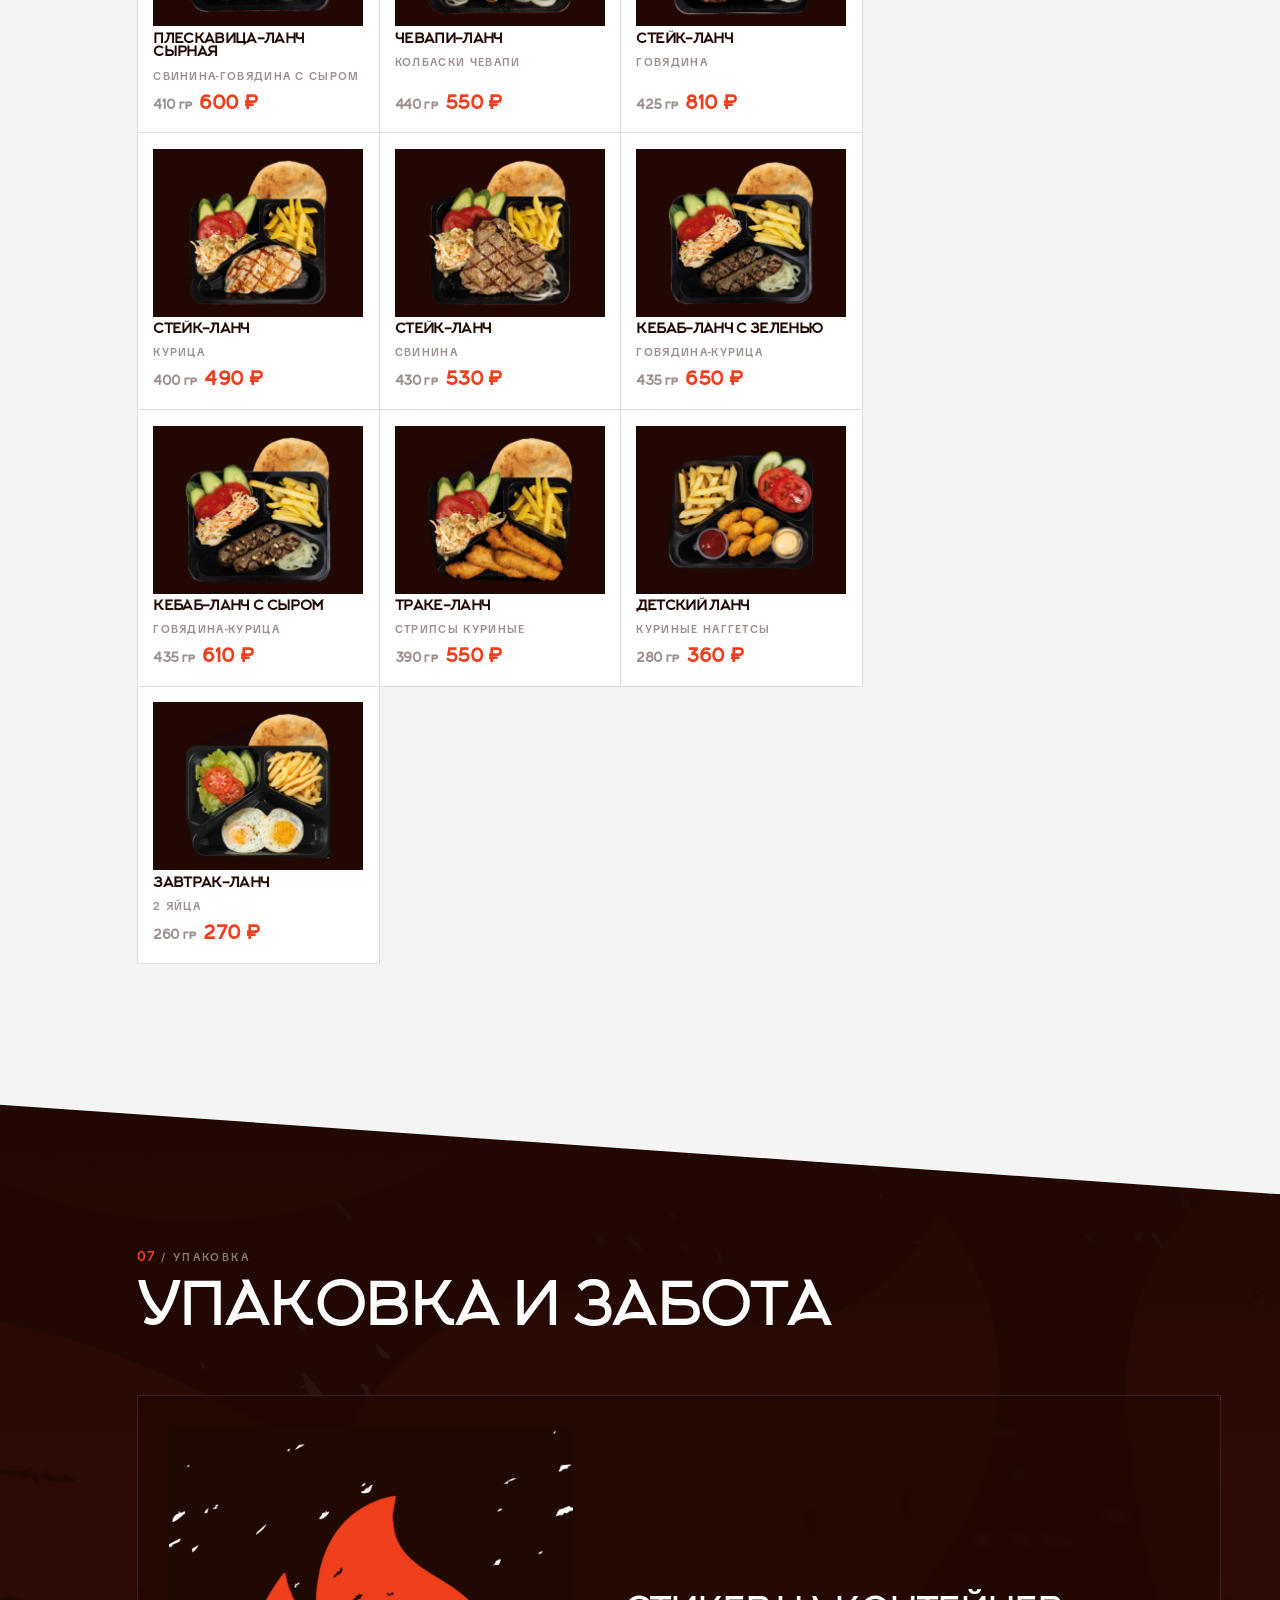
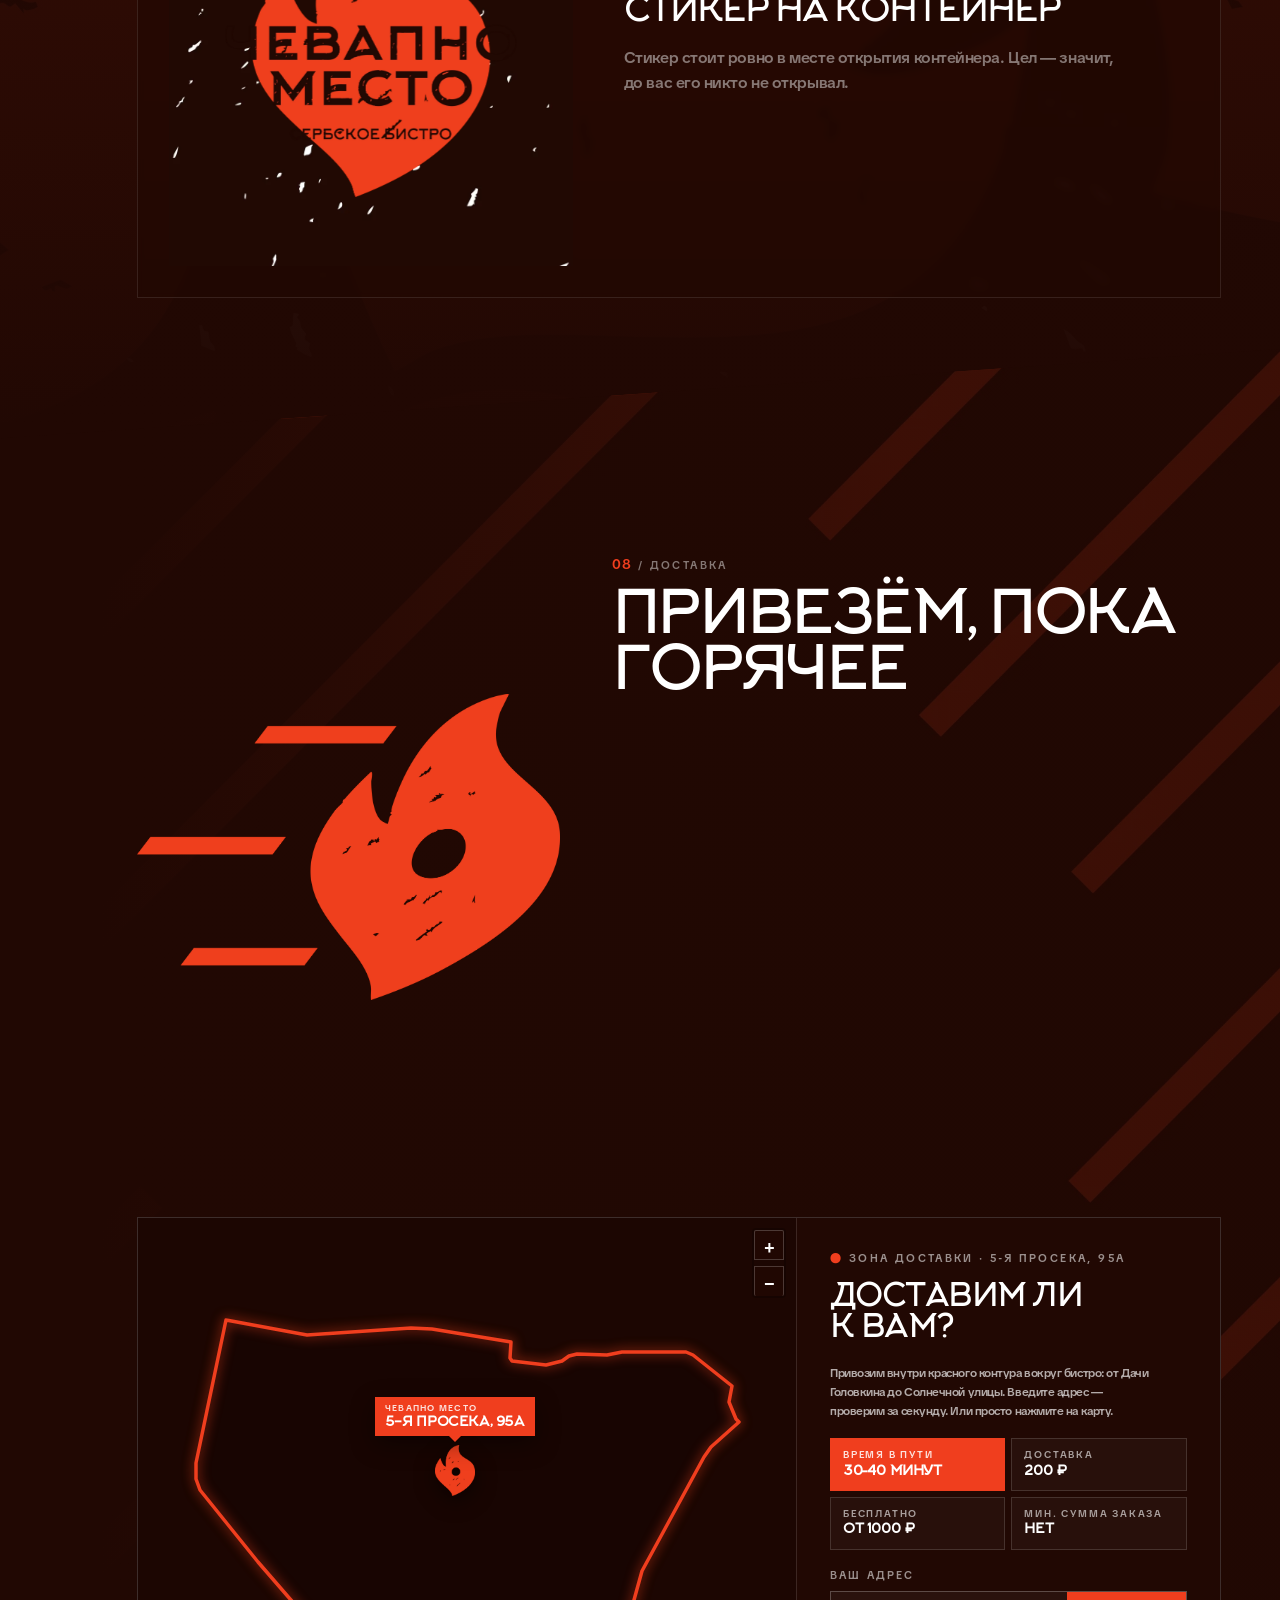
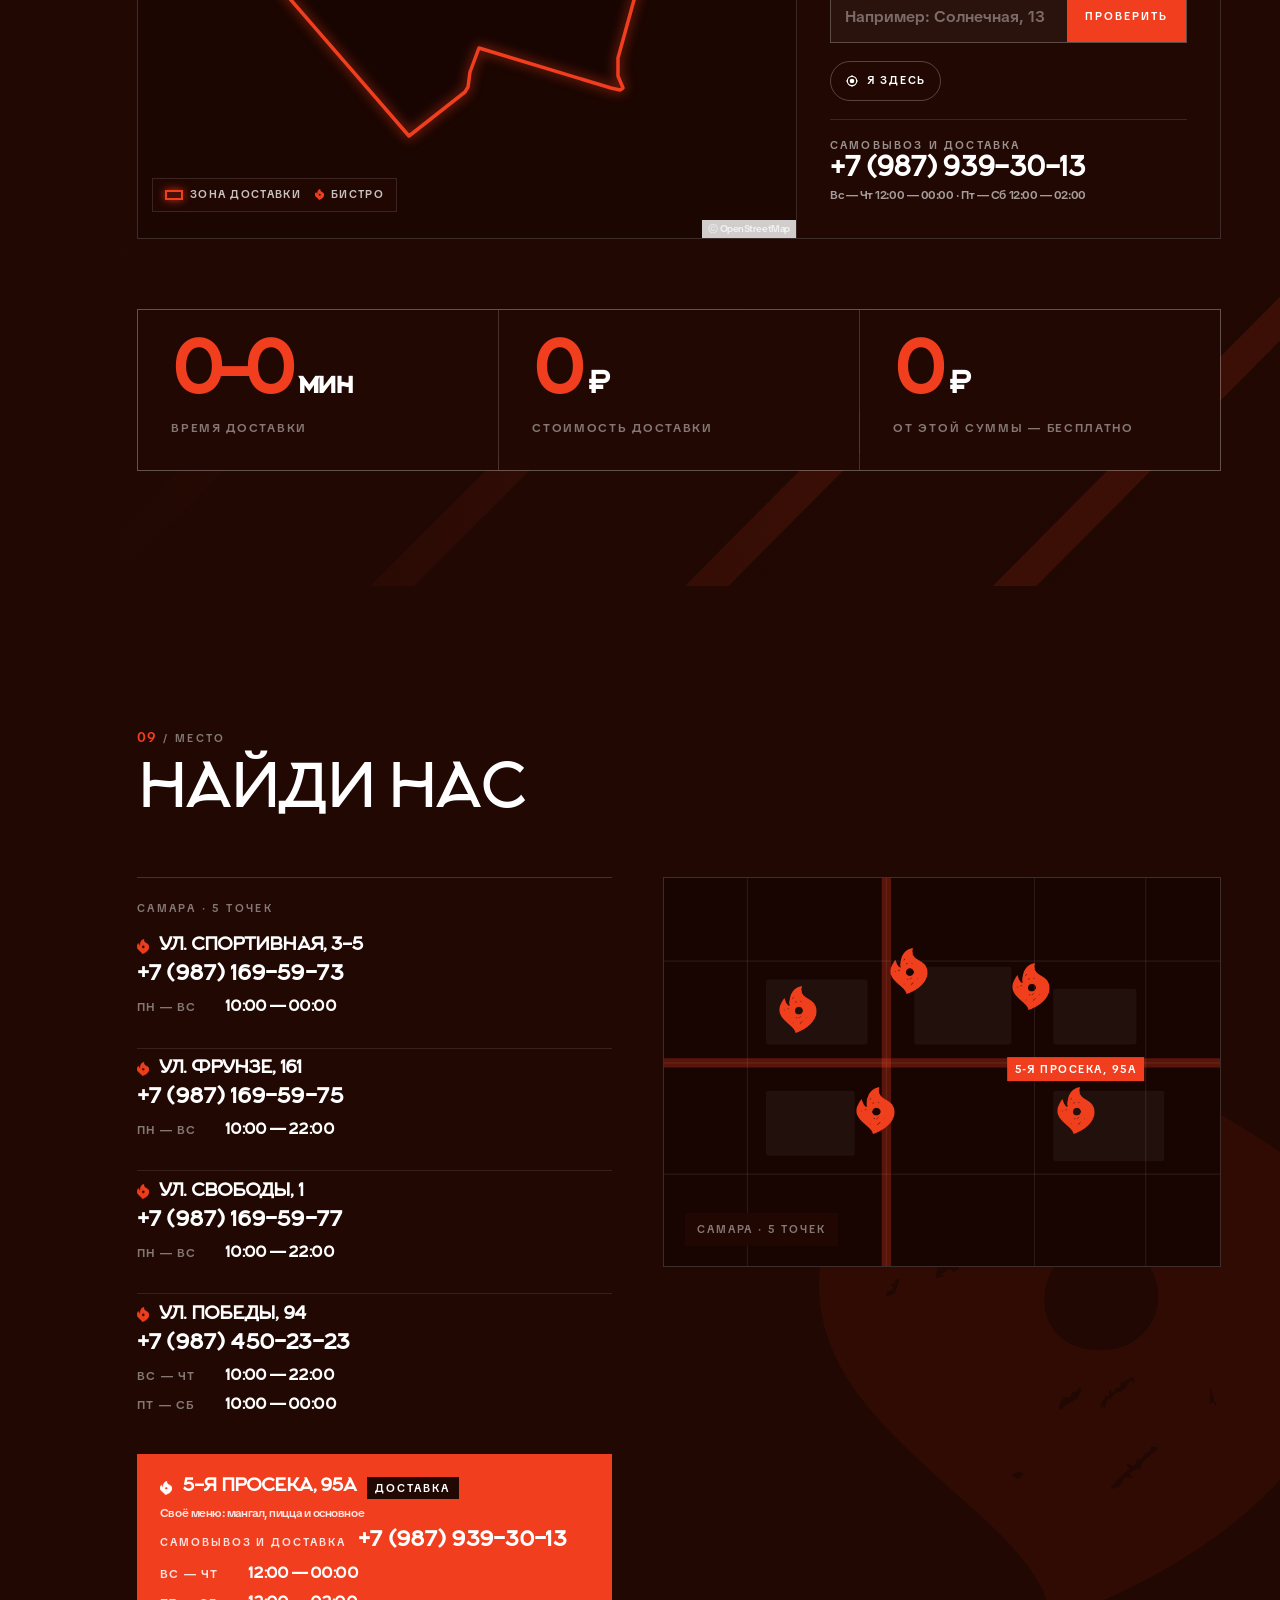
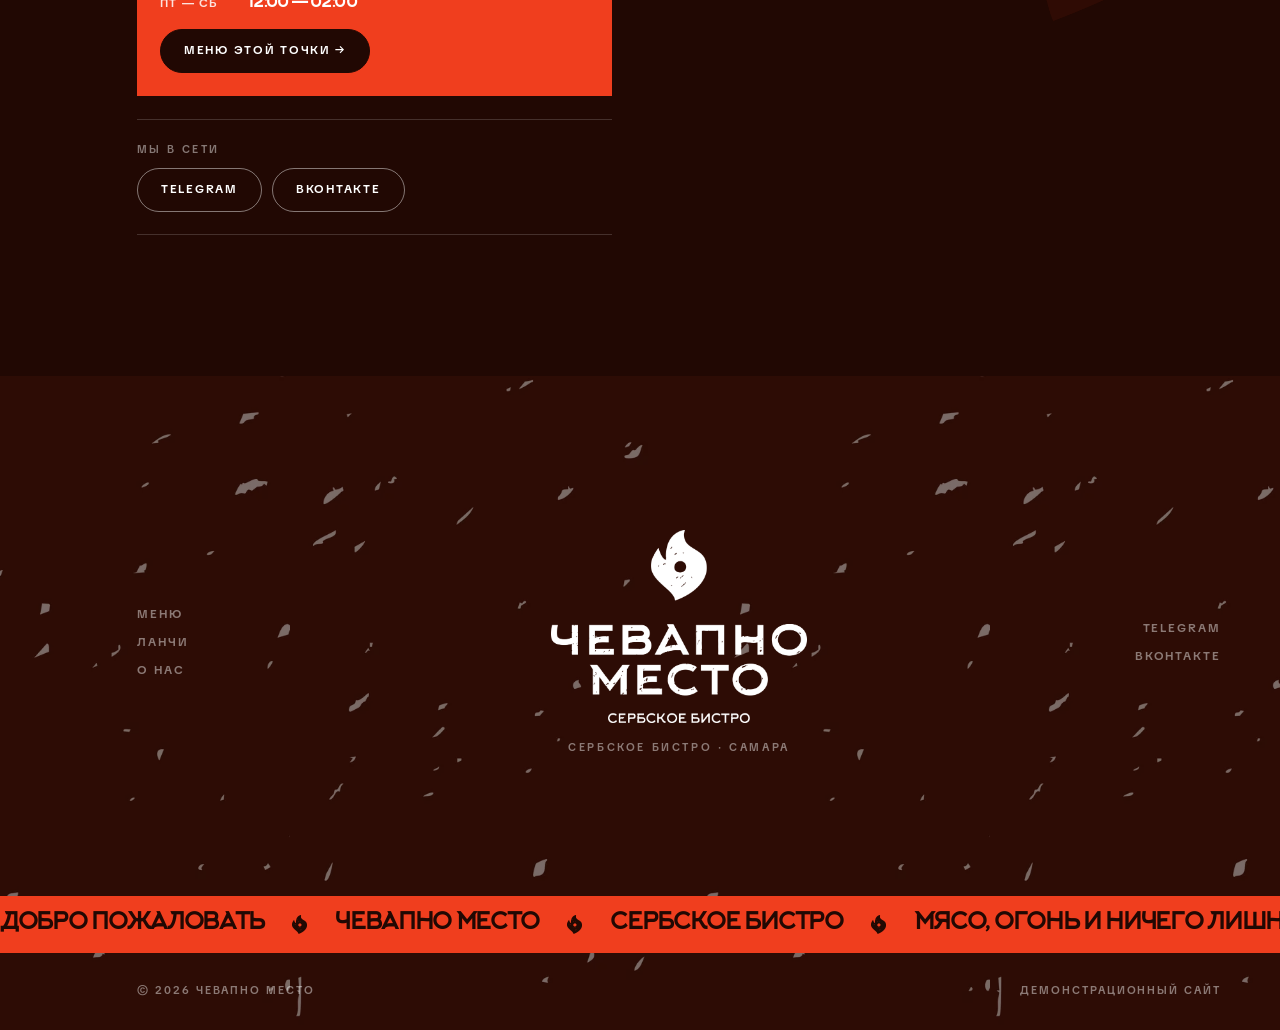
==== commit f69e2b9f: "Данные клиента: часы и телефоны 5 точек (Фрунзе 161 вместо Красноармейской 10), условия доставки, «З" ====
--- a/index.html
+++ b/index.html
@@ -4,7 +4,7 @@
 <meta charset="utf-8">
 <meta name="viewport" content="width=device-width, initial-scale=1, viewport-fit=cover">
 <title>Чевапно Место — сербское бистро на живом огне</title>
-<meta name="description" content="Сербское бистро «Чевапно Место»: чевапи, плескавица, заверотоны, питы и чорбы. Готовим на мангале — как готовят на Балканах.">
+<meta name="description" content="Сербское бистро «Чевапно Место»: чевапи, плескавица, завертоны, питы и чорбы. Готовим на мангале — как готовят на Балканах.">
 <meta name="theme-color" content="#210803">
 <link rel="icon" href="assets/img/el-loc-red.png" type="image/png">
 <link rel="preload" href="assets/fonts/arkhip.woff2" as="font" type="font/woff2" crossorigin>
--- a/css/style.css
+++ b/css/style.css
@@ -1121,6 +1121,7 @@
 .dlv__label { font-size: var(--fs-eyebrow); letter-spacing: .2em; text-transform: uppercase; opacity: .9; }
 .dlv__phone { font-family: 'Arkhip', sans-serif; letter-spacing: -.04em; font-size: clamp(1.8rem, 3.6vw, 3.4rem); line-height: 1; }
 .dlv__note { font-size: var(--fs-small); opacity: .85; }
+.dlv__terms { font-size: var(--fs-small); font-weight: 600; margin-top: .3em; padding-top: .6em; border-top: 1px solid rgba(255,255,255,.35); }
 .dlv__more { display: flex; flex-wrap: wrap; gap: 6px 22px; margin-top: 14px; }
 .dlv__menu { display: inline-block; font-size: var(--fs-small); color: var(--w-64); border-bottom: 1px solid var(--r-30); padding-bottom: 2px; }
 .dlv__menu:hover { color: #fff; border-color: var(--red); }
@@ -1202,7 +1203,7 @@
   background: var(--red);
   border-top: 0 !important;
 }
-.pt--accent .pt__note, .pt--accent .pt__phone span { color: rgba(255,255,255,.82); }
+.pt--accent .pt__note, .pt--accent .pt__phone span, .pt--accent .hours dt { color: rgba(255,255,255,.85); }
 .pt--accent .pt__phone a:hover { color: var(--dark); }
 .pt--accent .btn--red { background: var(--dark); border-color: var(--dark); color: #fff; }
 .pt__tag {
--- a/css/zone.css
+++ b/css/zone.css
@@ -252,6 +252,30 @@
 .zone__geo:hover { border-color: var(--red); background: rgba(240,62,30,.12); }
 .zone__geo svg { width: 14px; height: 14px; }
 
+/* Условия доставки — четыре плашки */
+.zone__terms { list-style: none; margin: 0; padding: 0; display: grid; grid-template-columns: repeat(2, minmax(0, 1fr)); gap: 6px; }
+.zone__terms:empty { display: none; }
+.zone__terms li {
+  padding: 10px 12px;
+  border: 1px solid rgba(255,255,255,.14);
+  background: rgba(255,255,255,.03);
+  font-family: 'Arkhip', sans-serif;
+  text-transform: uppercase;
+  letter-spacing: -.03em;
+  font-size: clamp(.82rem, .95vw, .95rem);
+  line-height: 1.15;
+}
+.zone__terms li:first-child { background: var(--red); border-color: var(--red); }
+.zone__terms small {
+  display: block;
+  margin-bottom: 4px;
+  font-family: 'TikTok Sans', sans-serif;
+  font-size: 10px;
+  letter-spacing: .18em;
+  color: rgba(255,255,255,.6);
+}
+.zone__terms li:first-child small { color: rgba(255,255,255,.85); }
+
 /* Ответ проверки */
 .zone__result { min-height: 0; }
 .zone__result:empty { display: none; }
@@ -292,6 +316,7 @@
 .zone__call span { font-size: var(--fs-eyebrow); letter-spacing: .2em; text-transform: uppercase; color: rgba(255,255,255,.55); }
 .zone__call a { font-family: 'Arkhip', sans-serif; letter-spacing: -.04em; font-size: clamp(1.3rem, 2vw, 1.8rem); line-height: 1; color: #fff; transition: color .3s var(--ease); }
 .zone__call a:hover { color: var(--red); }
+.zone__call em { font-style: normal; font-size: var(--fs-small); color: rgba(255,255,255,.6); }
 
 @media (max-width: 960px) {
   .zone { grid-template-columns: minmax(0, 1fr); }
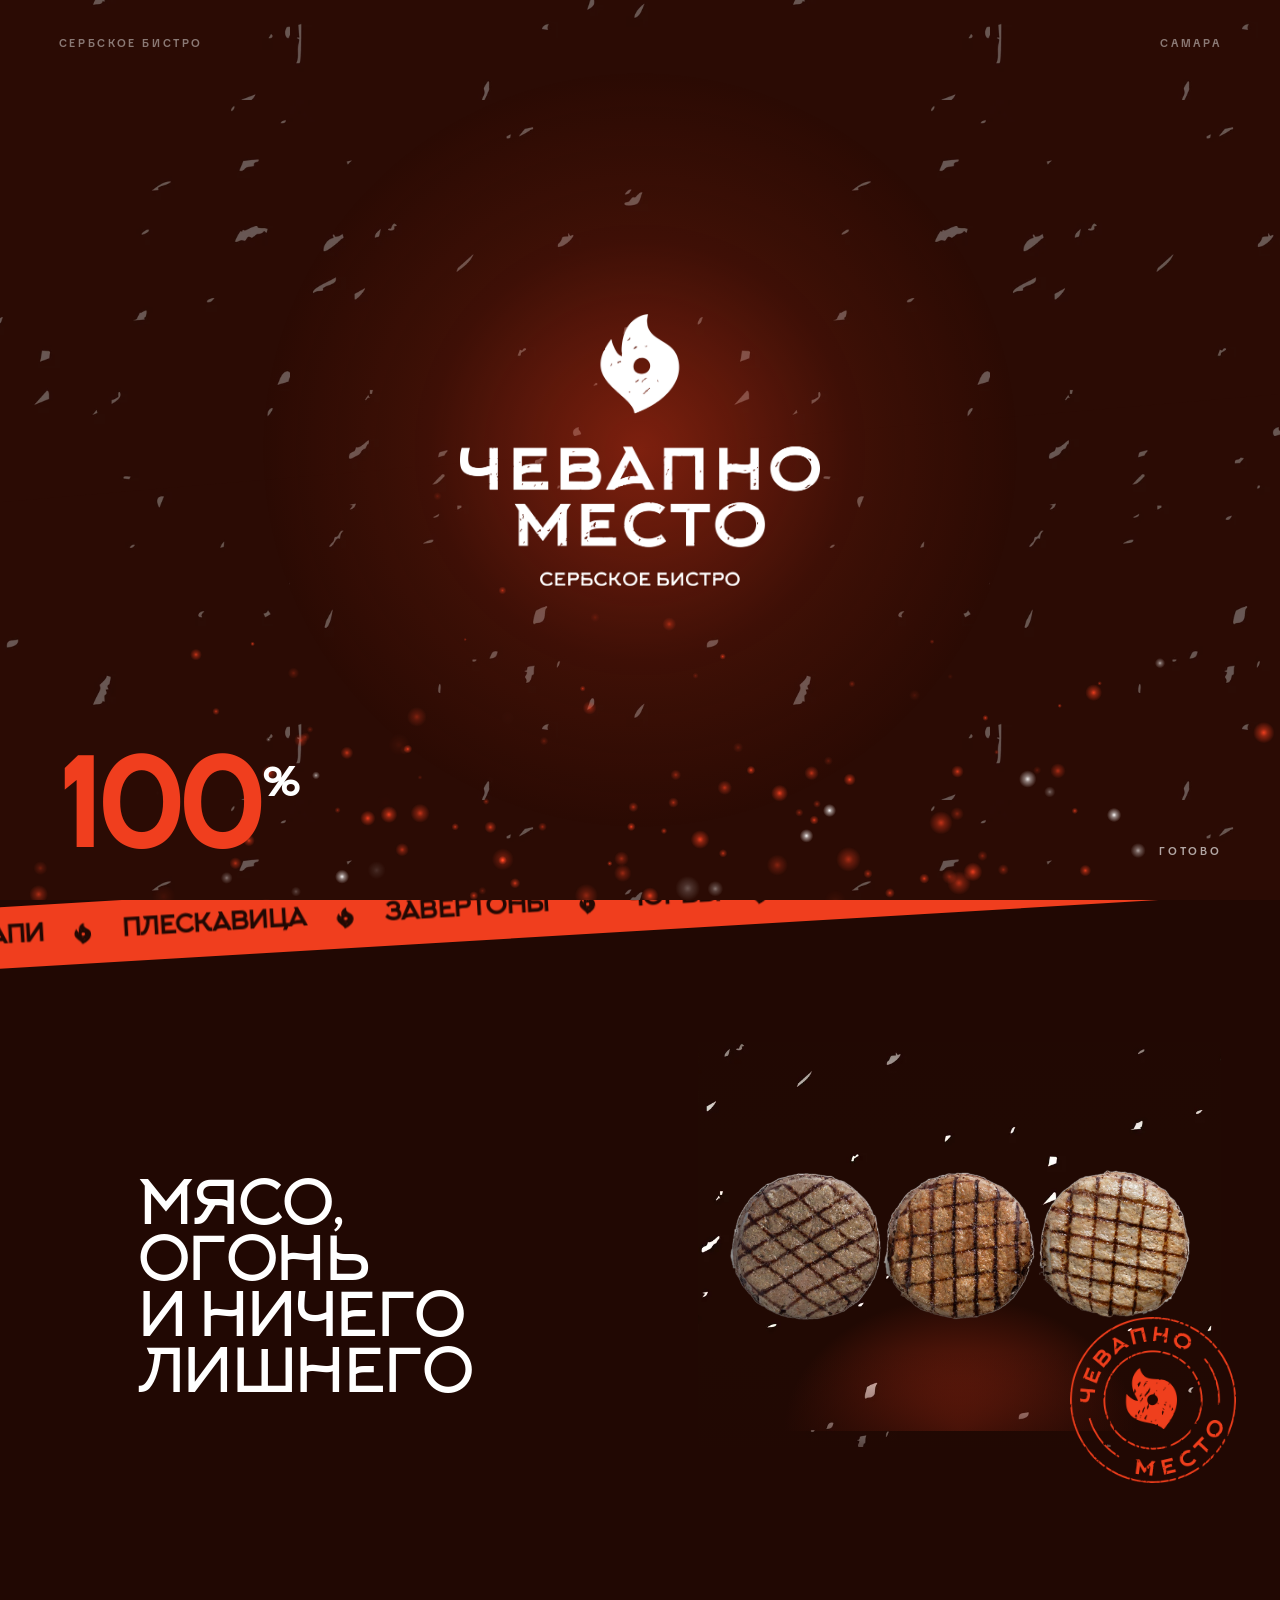
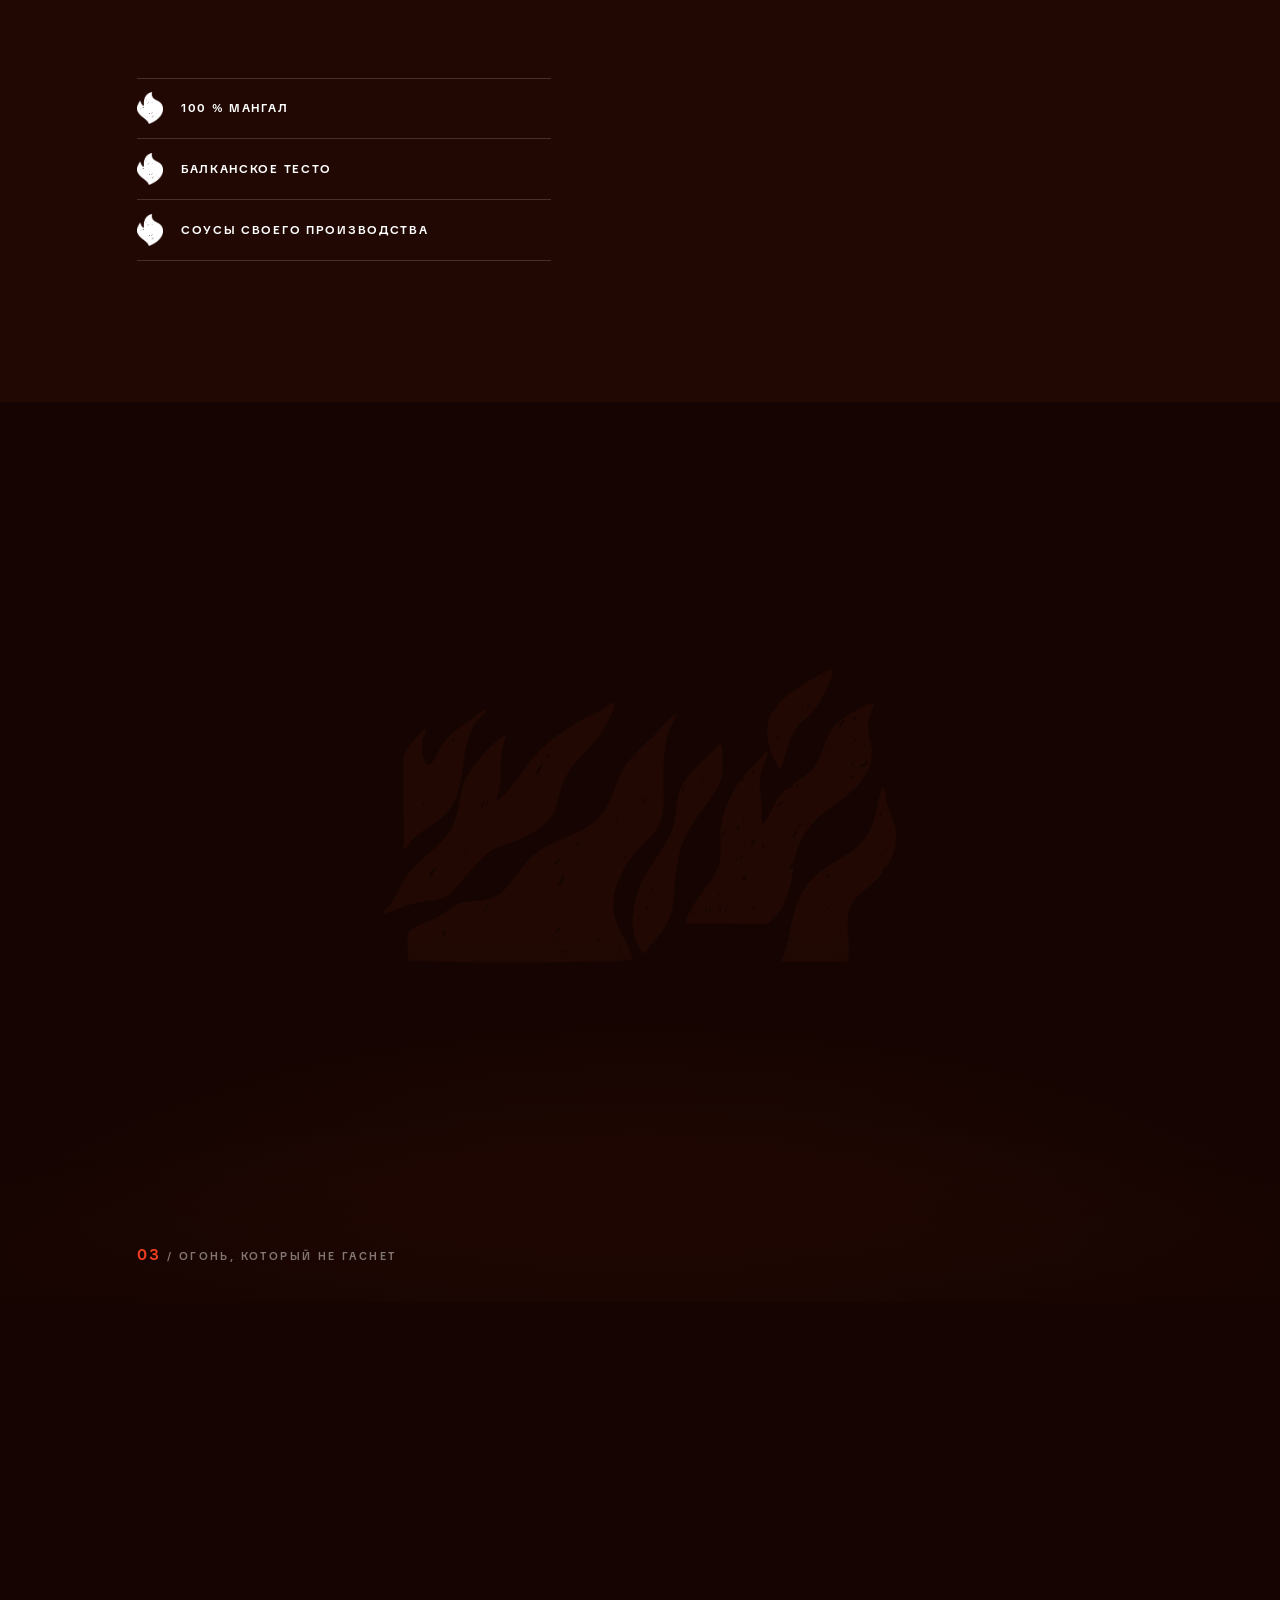
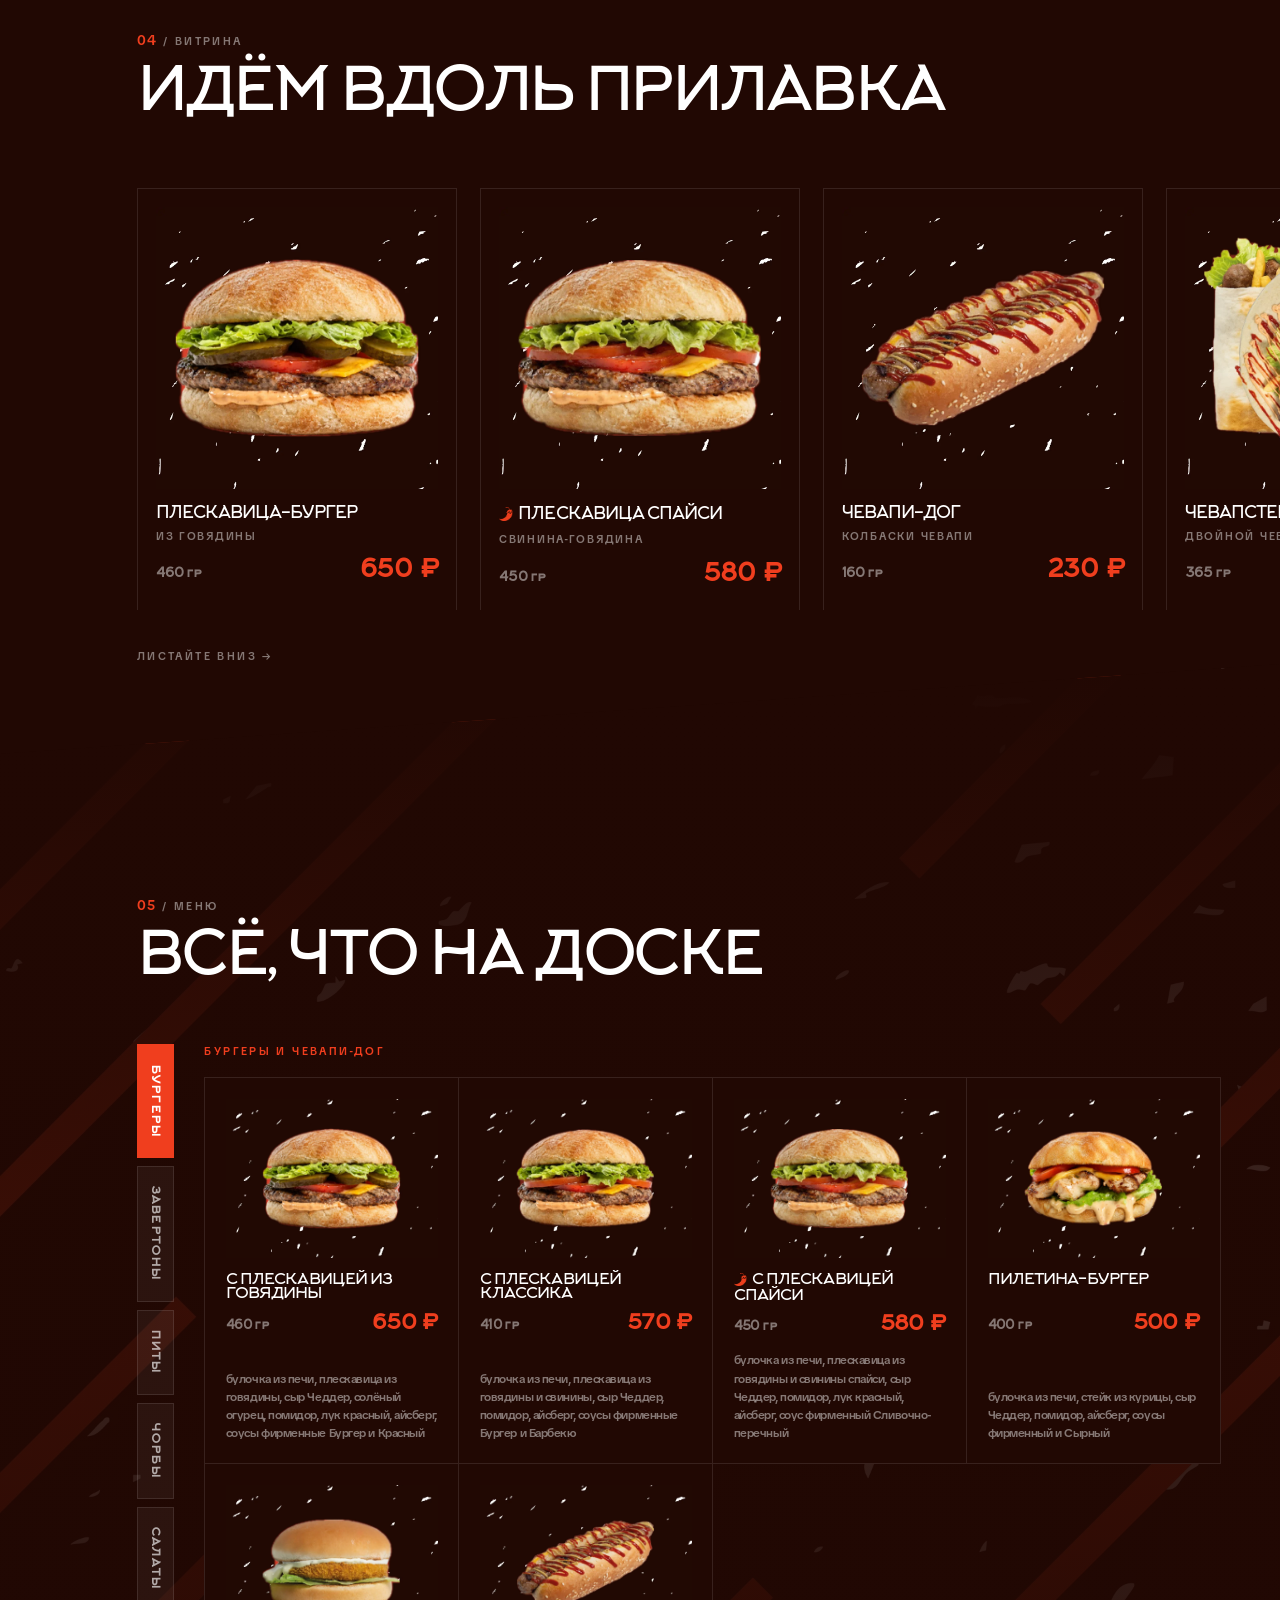
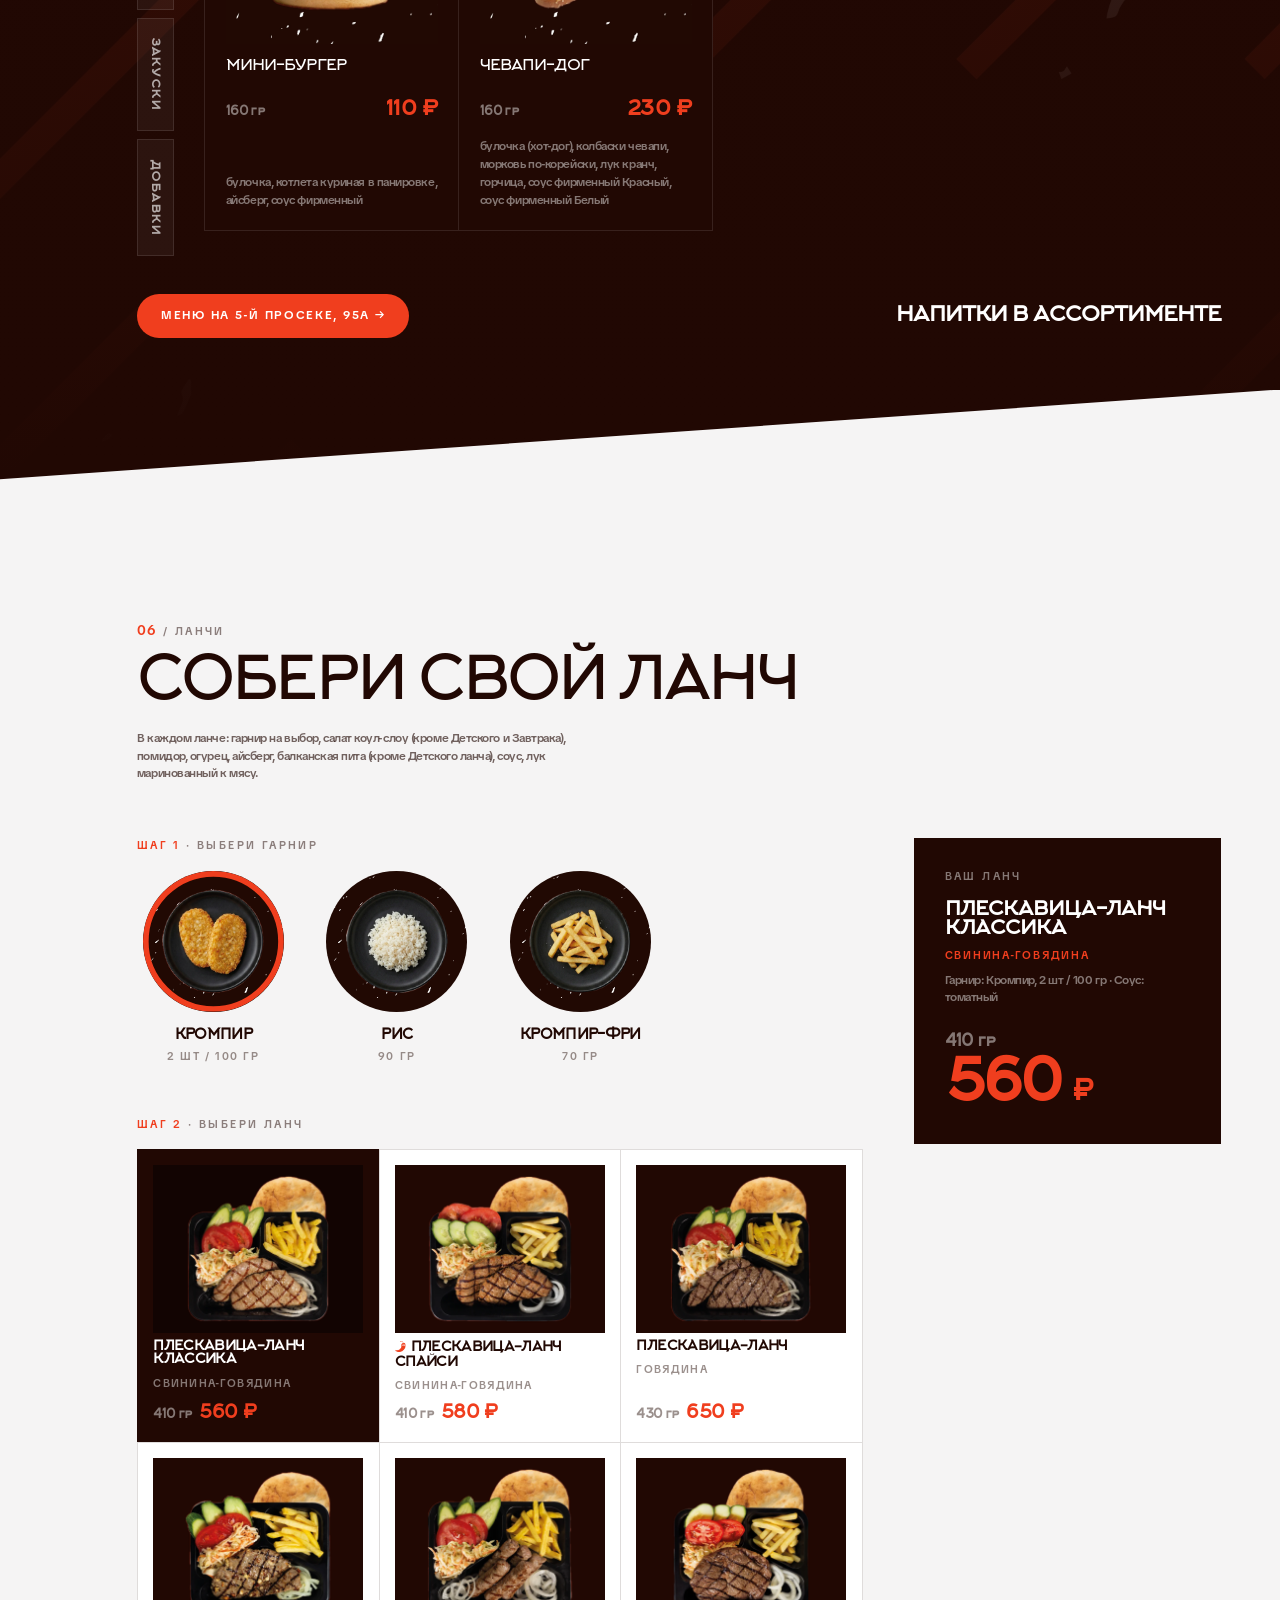
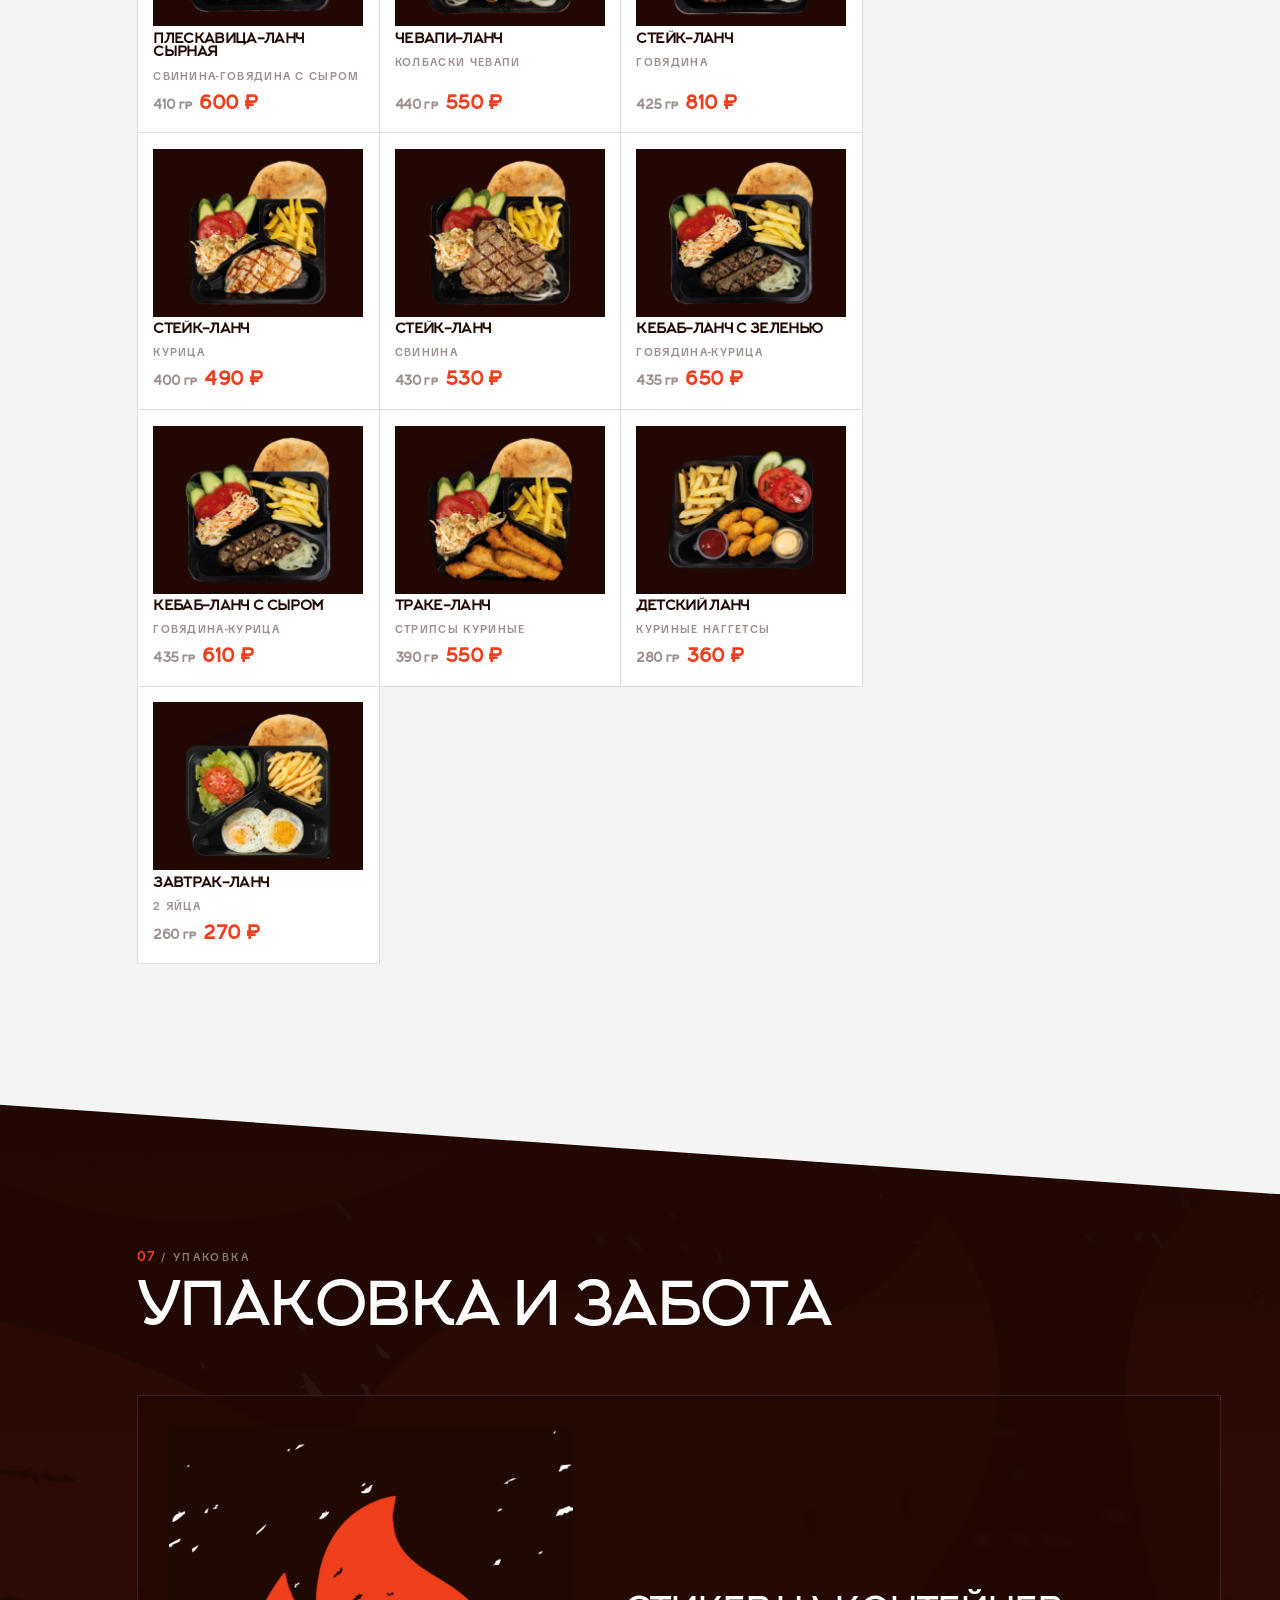
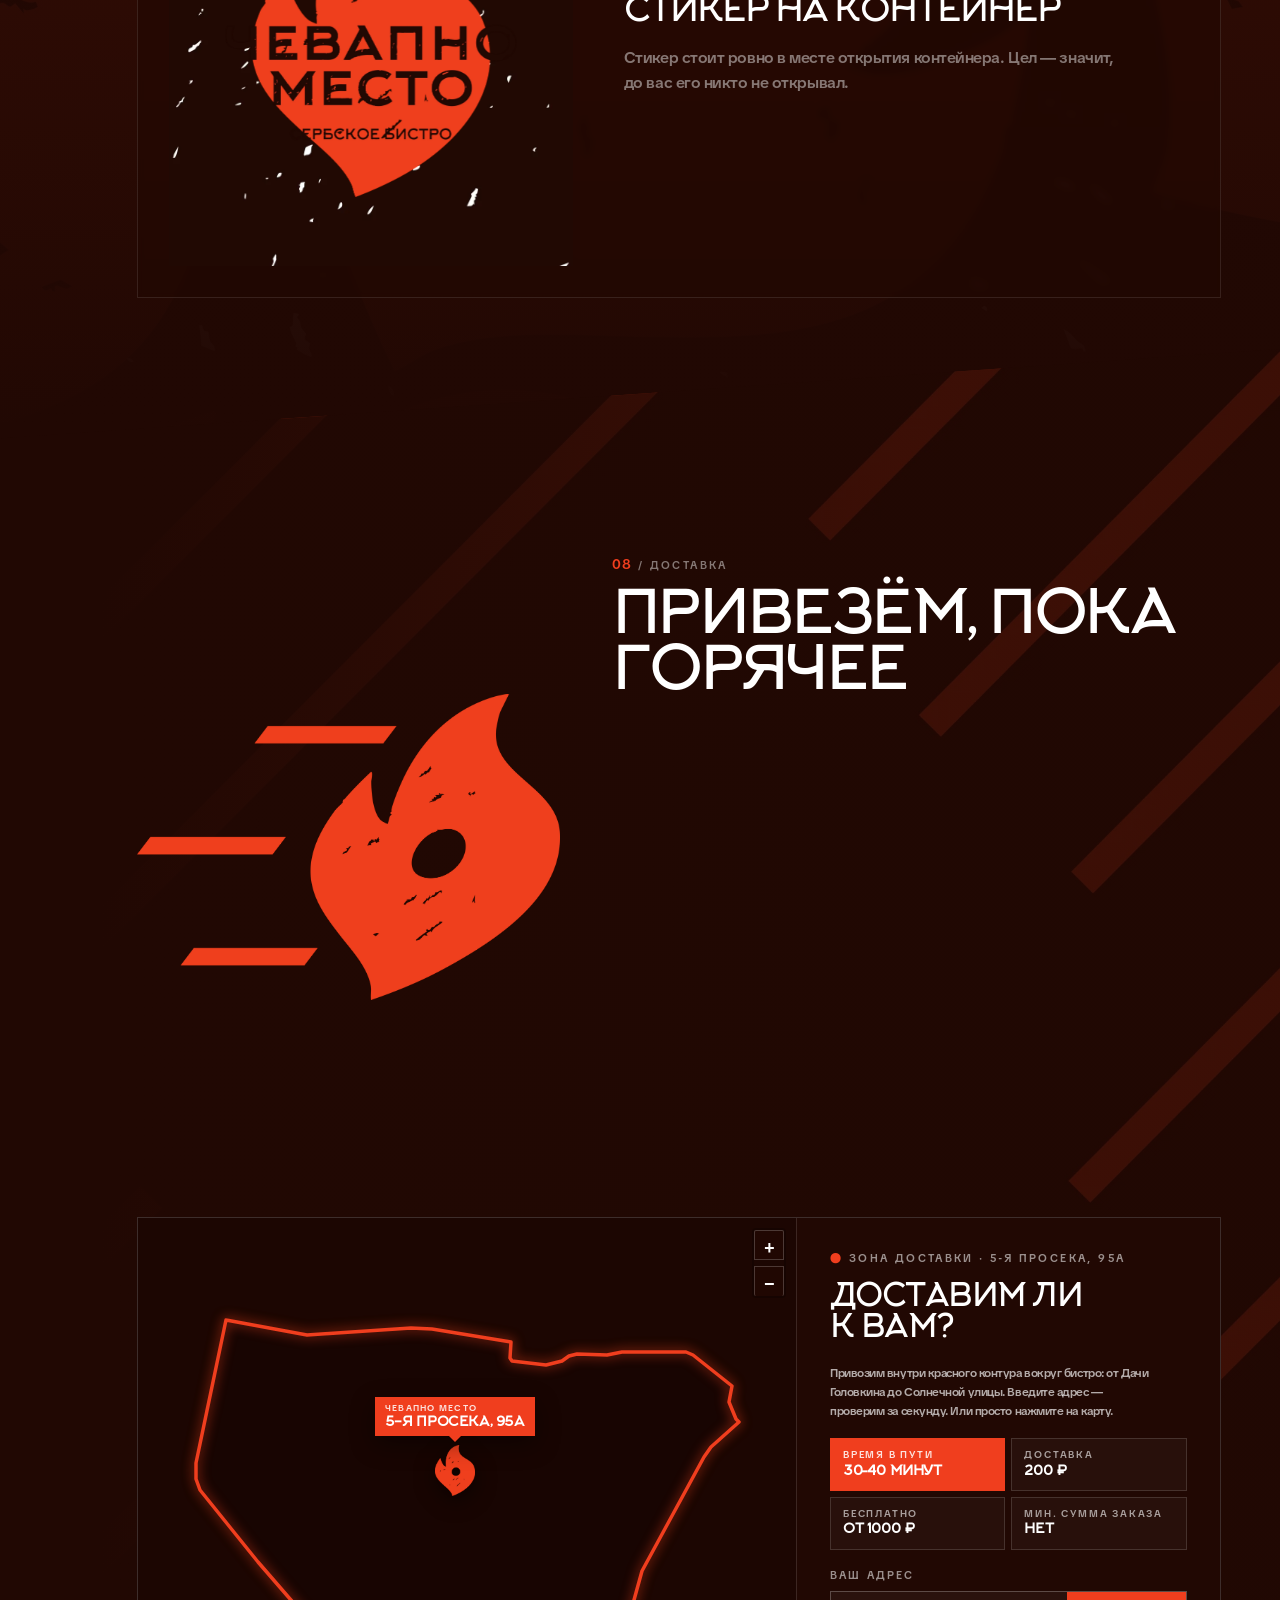
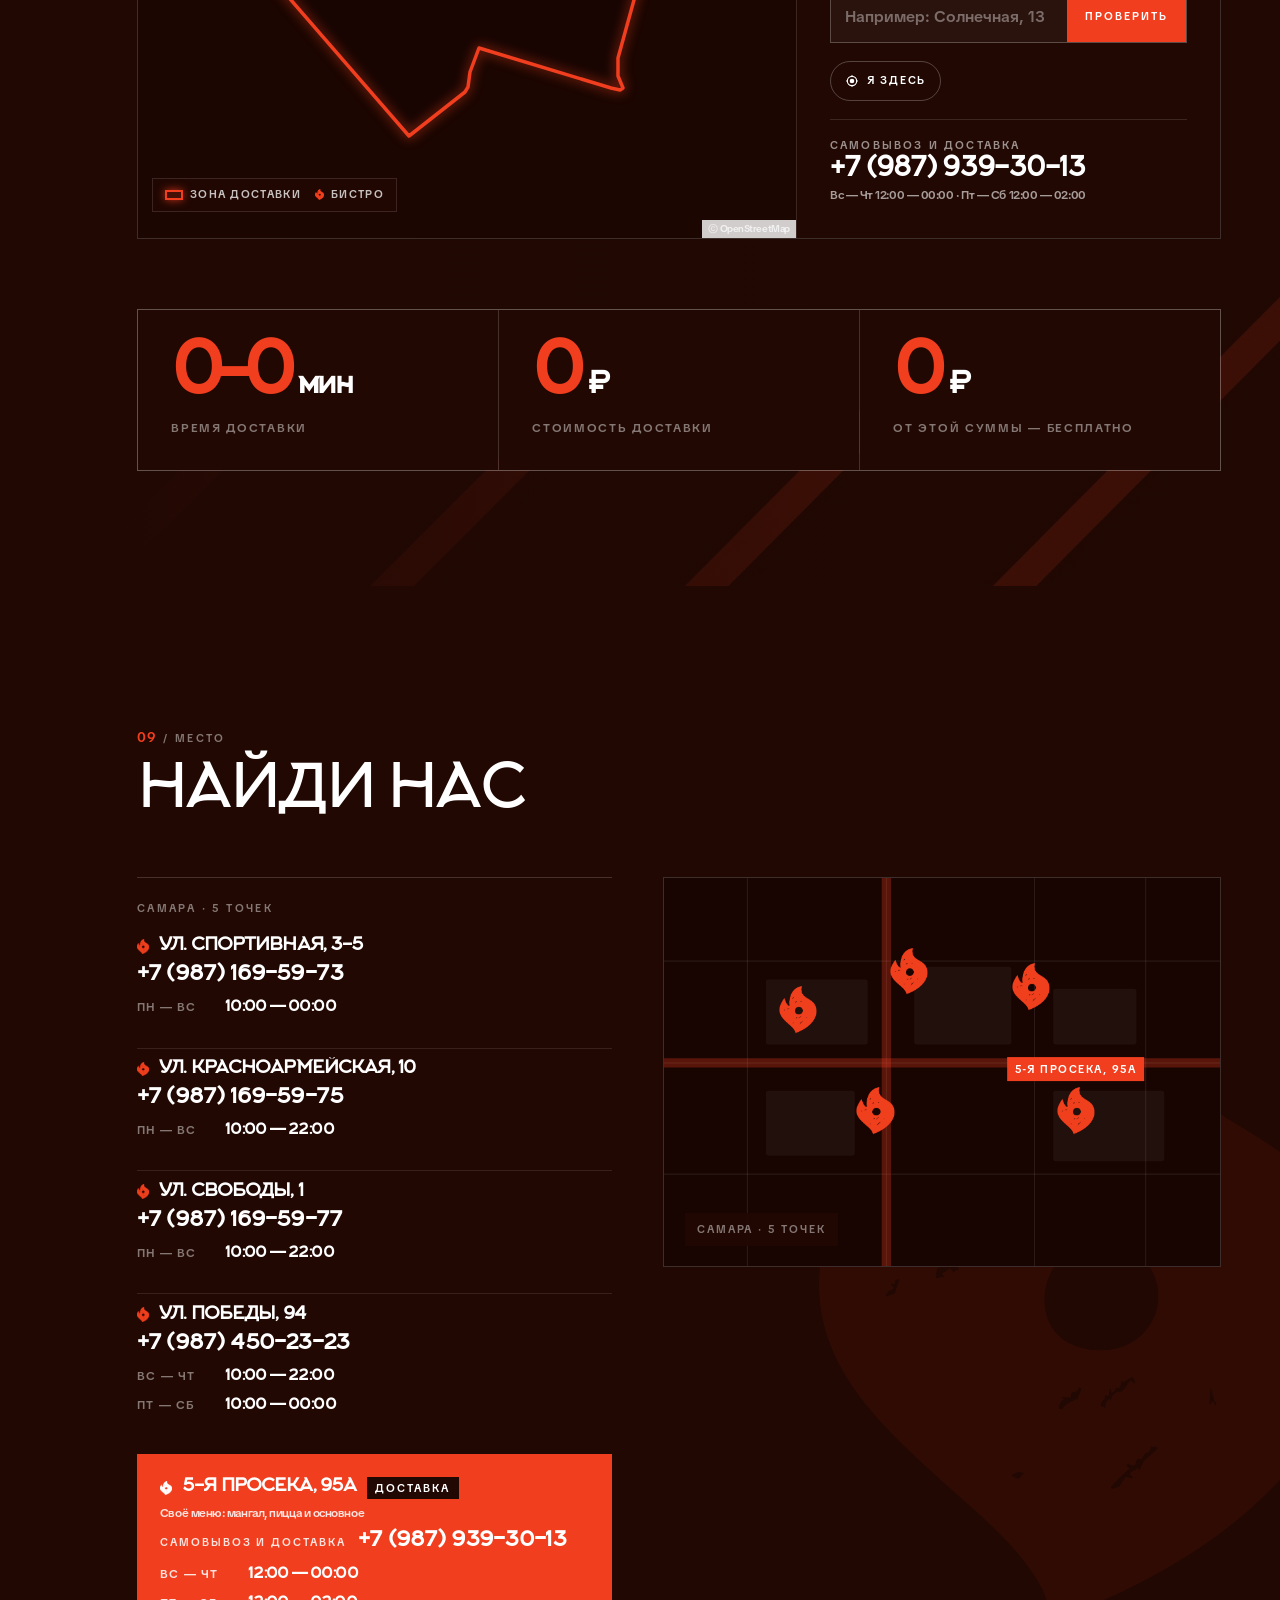
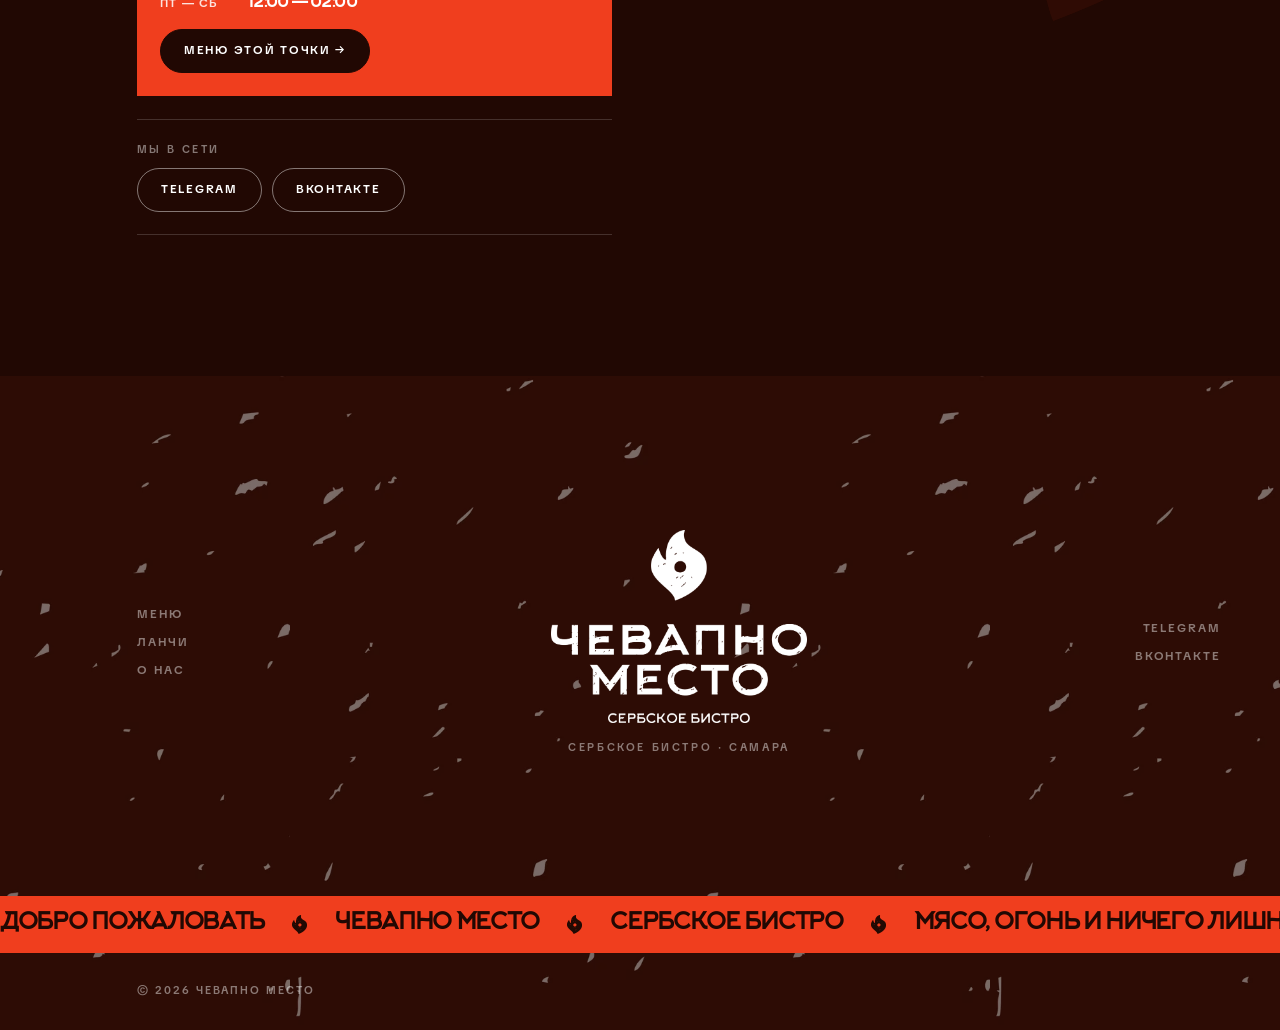
==== commit ad65b737: "Админка на PHP: меню, Просека, ланчи, витрина, история; данные в JSON - data/main.json, lunch.json, " ====
--- a/index.html
+++ b/index.html
@@ -248,7 +248,6 @@
         <p class="total__side" id="totalSide">гарнир не выбран</p>
         <p class="total__weight"><span id="totalWeight">0</span> гр</p>
         <p class="total__price"><span id="totalPrice">0</span> <i>₽</i></p>
-        <p class="total__hint">Демонстрация — заказ не отправляется.</p>
       </div>
     </aside>
   </div>
@@ -360,7 +359,6 @@
   </div>
   <div class="footer__bottom">
     <span>© 2026 Чевапно Место</span>
-    <span class="footer__demo">Демонстрационный сайт</span>
   </div>
 </footer>
 
--- a/css/style.css
+++ b/css/style.css
@@ -762,6 +762,28 @@
   letter-spacing: .16em;
   text-transform: uppercase;
 }
+/* Блюдо без фото (добавлено в админке, фото ещё не загрузили) */
+.mcard__media img[src$="el-loc-white.webp"], .dishcard__media img[src$="el-loc-white.webp"],
+.main__media img[src$="el-loc-white.webp"], .side__ring img[src$="el-loc-white.webp"] { object-fit: contain; padding: 24%; opacity: .22; }
+/* «от» перед ценой витрины: цена блюда с вариантами — минимальная */
+.dishcard__from { margin-left: auto; font-size: clamp(.82rem, .92vw, .96rem); color: var(--w-64); }
+.dishcard__from + .dishcard__p { margin-left: 0; }
+/* «Новинка» — тот же язык, что и ярлык витрины */
+.newmark {
+  display: inline-block;
+  vertical-align: middle;
+  margin-left: .6em;
+  background: var(--red);
+  color: var(--white);
+  padding: .38em .7em .32em;
+  font-family: 'TikTok Sans', sans-serif;
+  font-size: .62rem;
+  letter-spacing: .16em;
+  text-transform: uppercase;
+  line-height: 1;
+}
+.newmark--card { position: absolute; top: 12px; left: 12px; z-index: 2; margin: 0; }
+.main__media { position: relative; }
 /* Метка «остро» идёт в потоке текста, а не отдельным блоком —
    иначе длинное название сдвигает её на свою строку */
 .hot {
